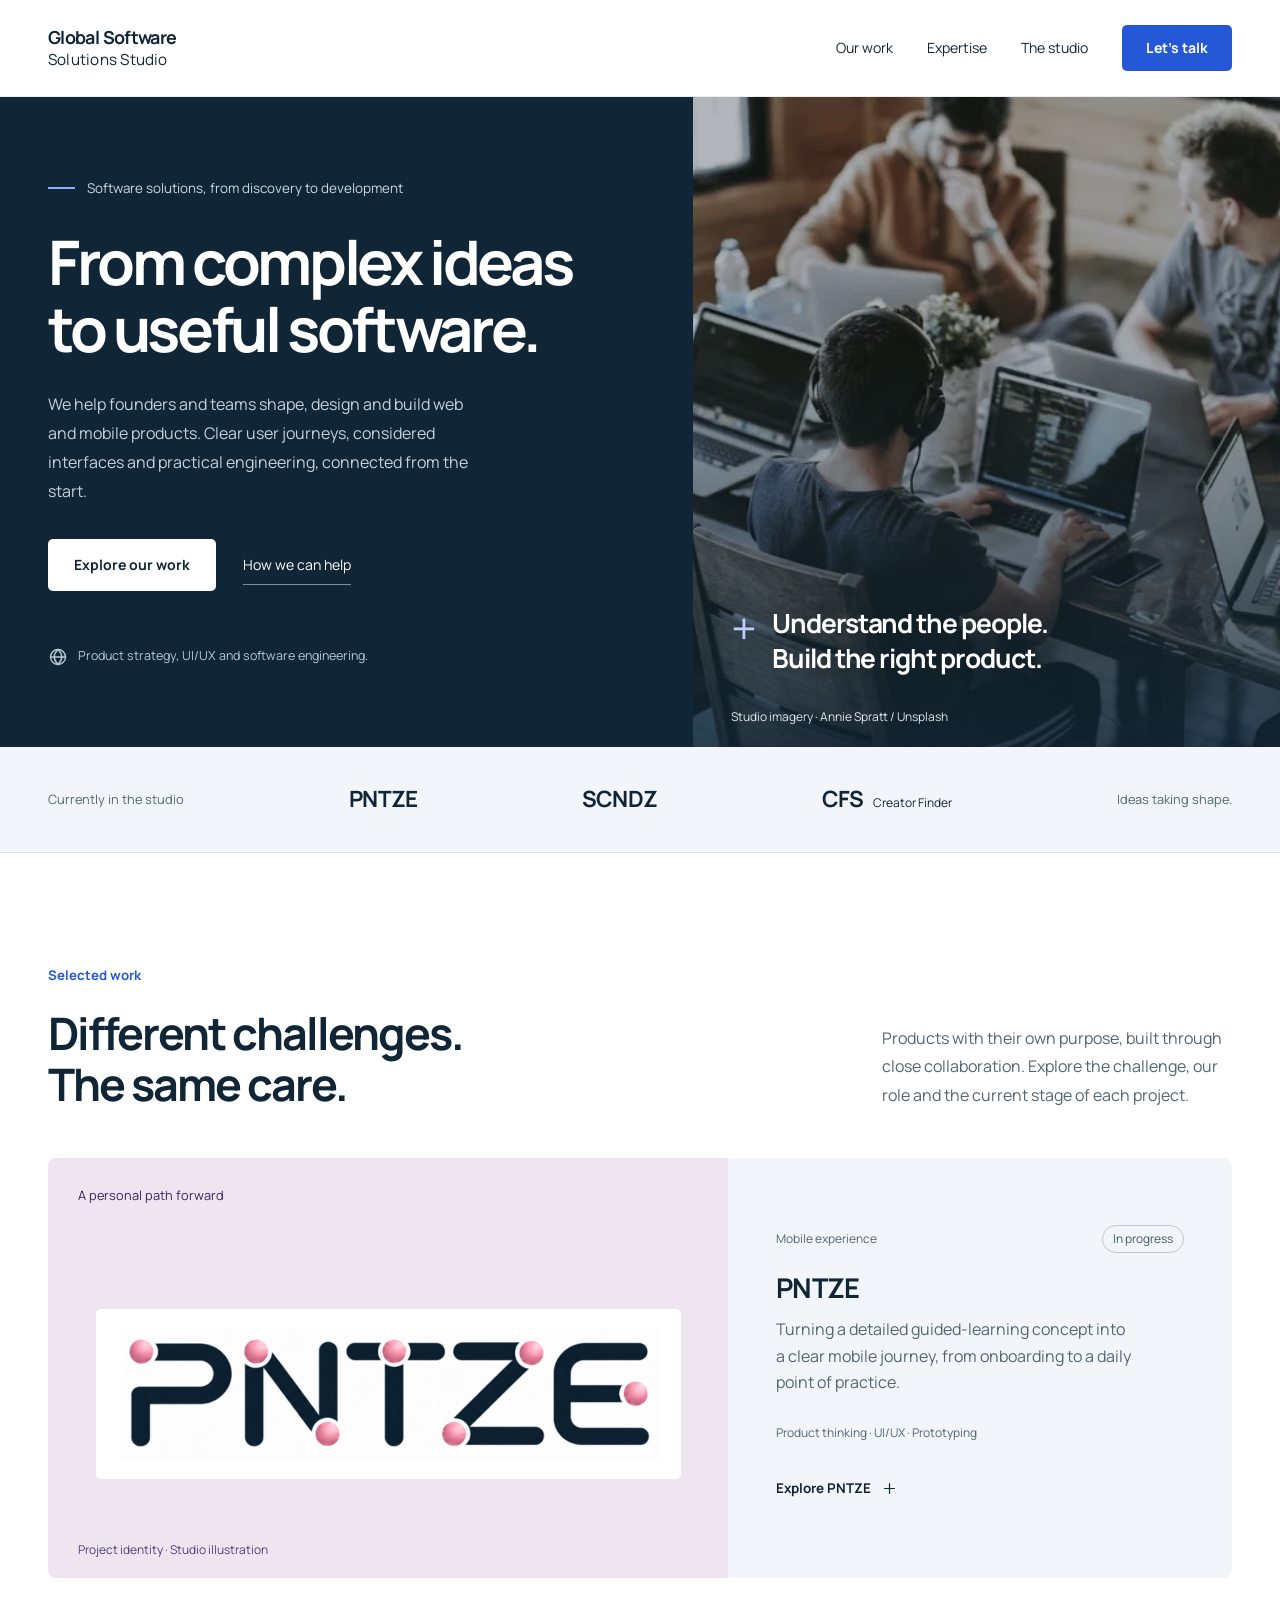
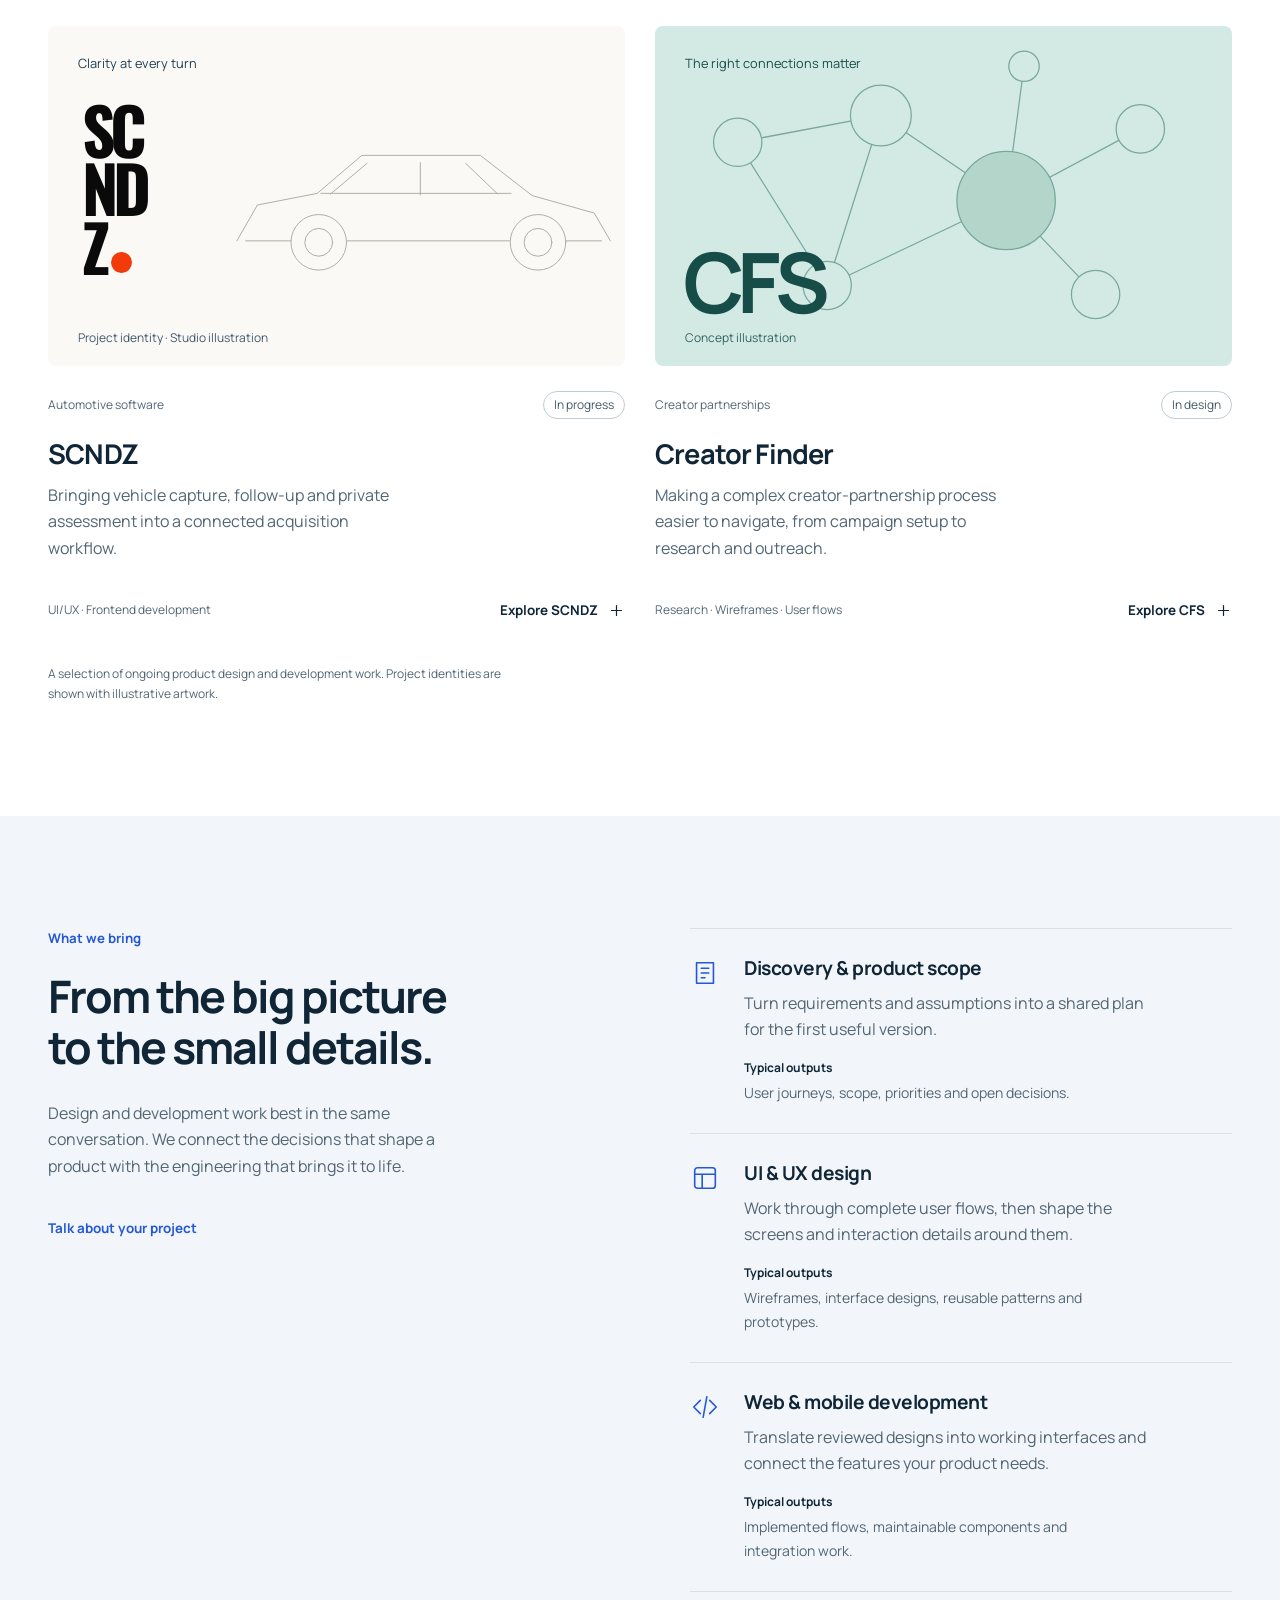
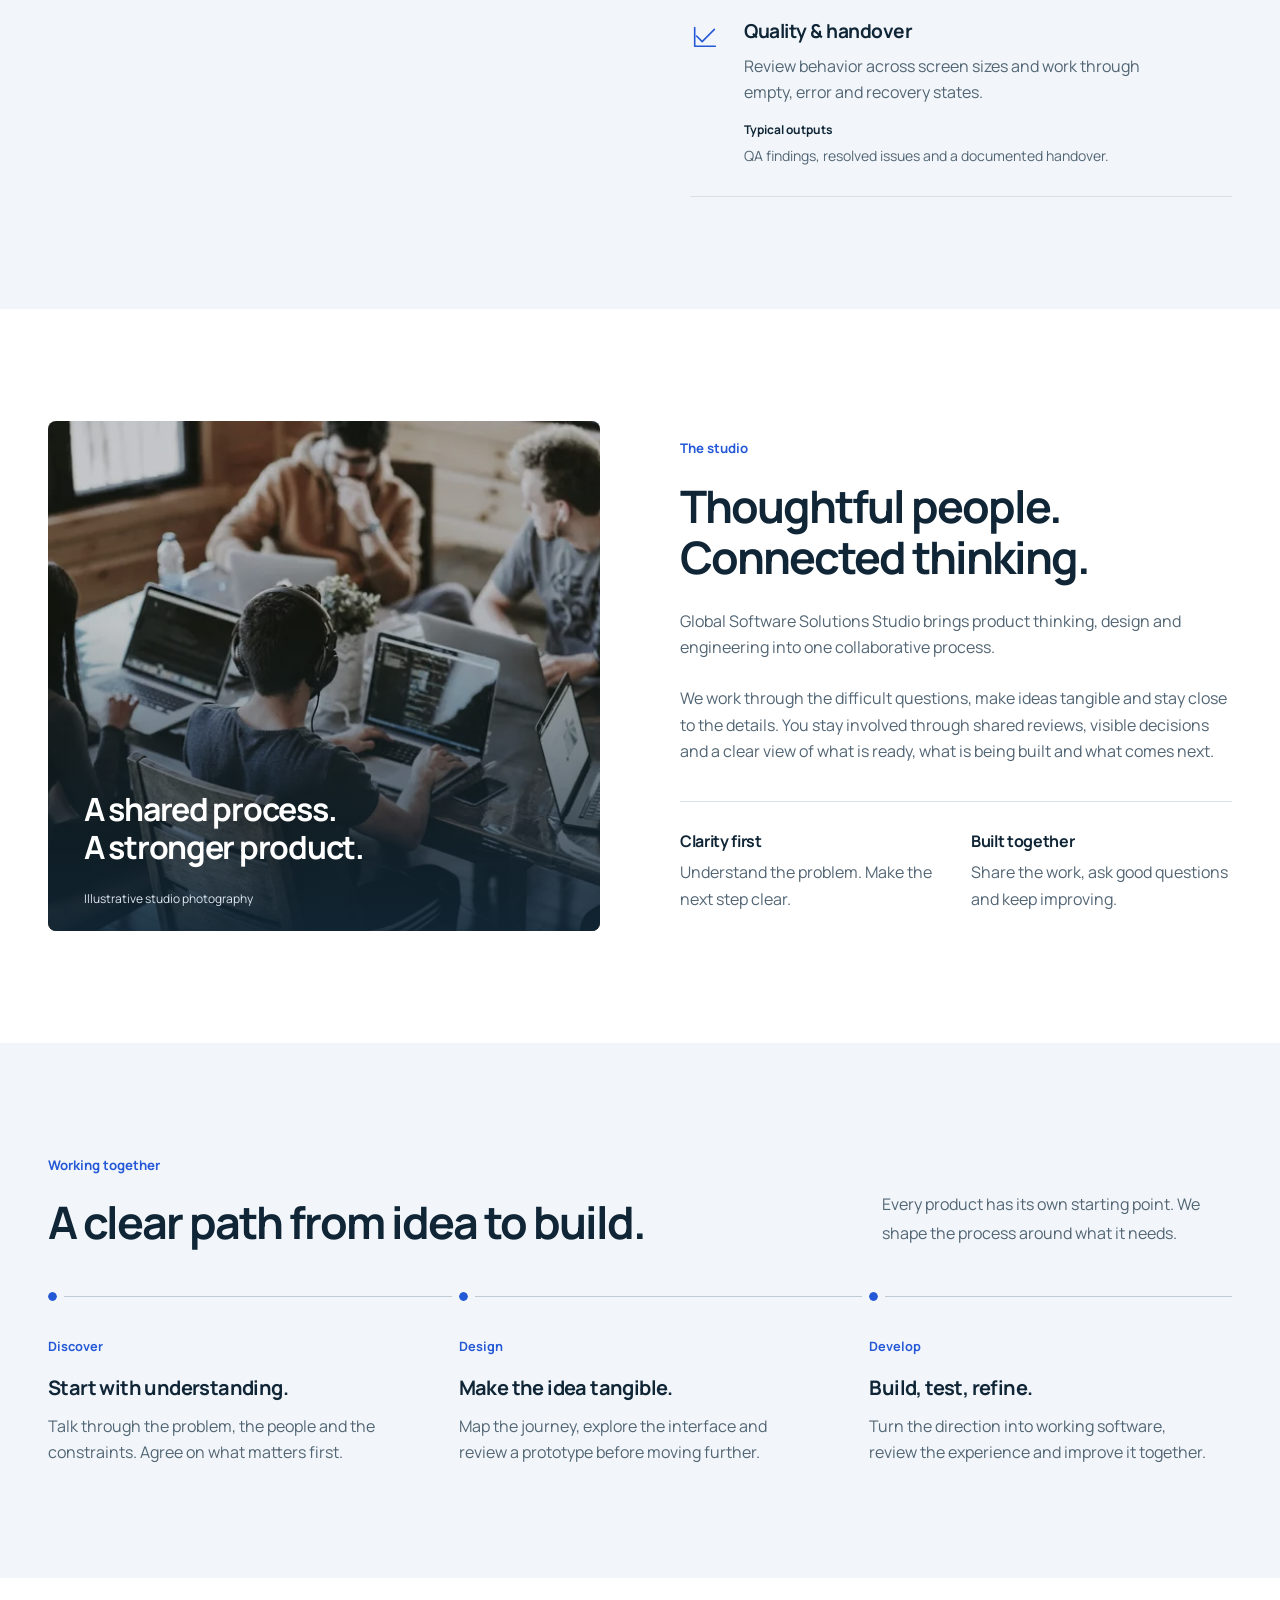
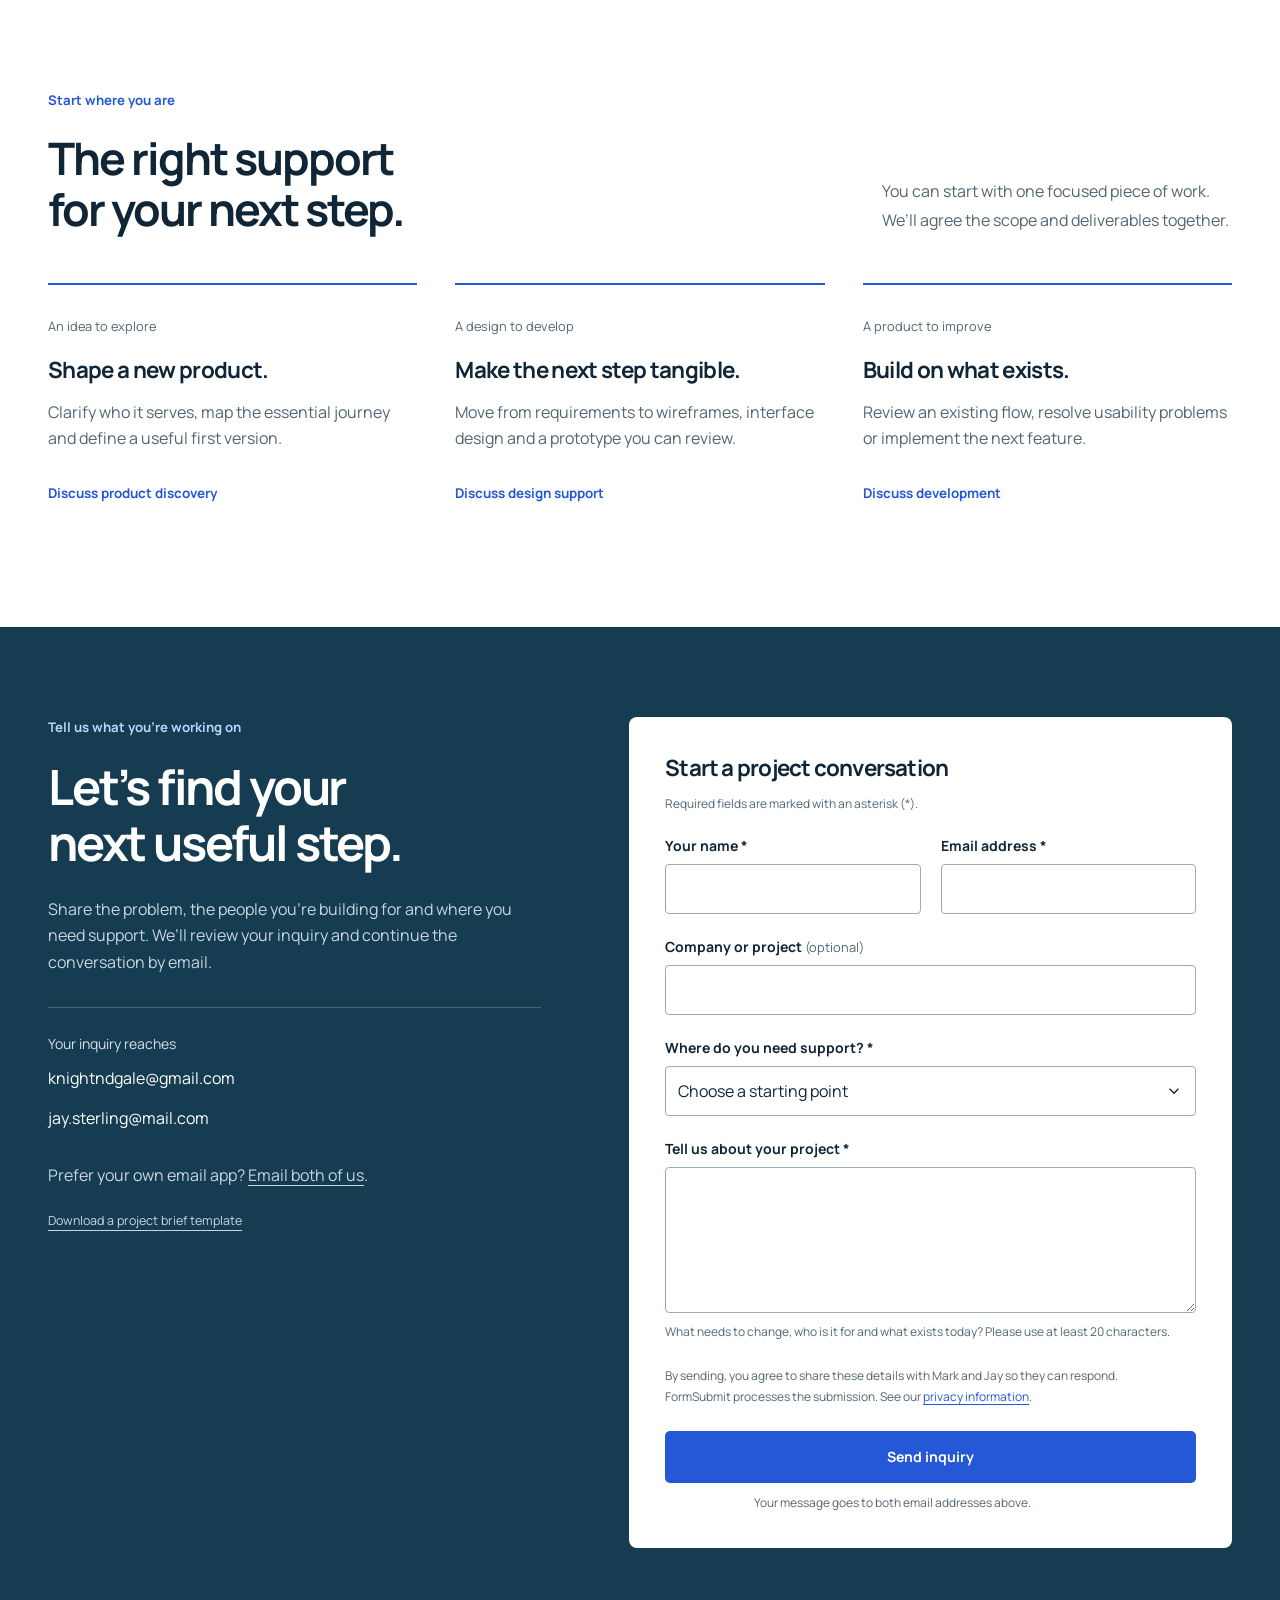
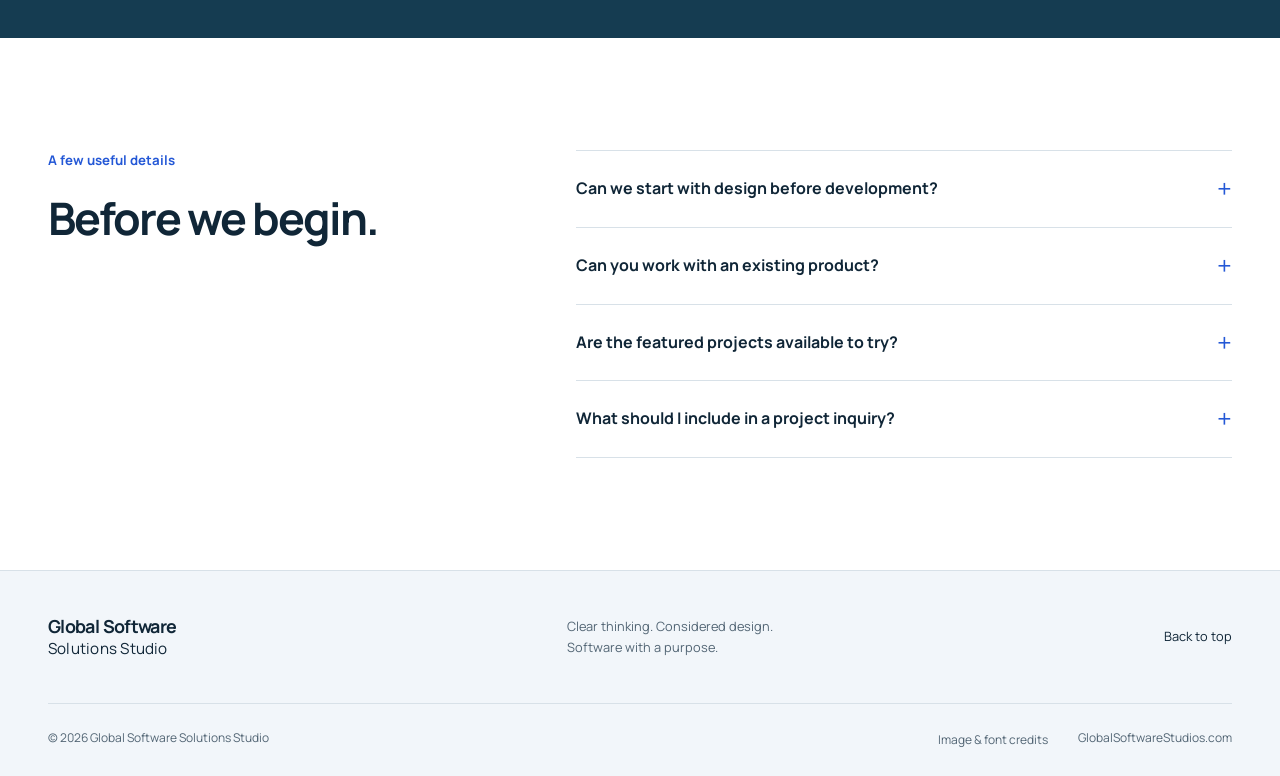
==== index.html @ b0d58d8c "Update studio identity, source project logos and email inquiry flow" ====
<!doctype html>
<html lang="en">
<head>
  <meta charset="utf-8">
  <meta name="viewport" content="width=device-width, initial-scale=1">
  <meta name="theme-color" content="#102637">
  <title>Global Software Solutions Studio — Web, mobile & product design</title>
  <meta name="description" content="Global Software Solutions Studio brings product thinking, UI/UX design and software engineering together. Explore our ongoing work on PNTZE, SCNDZ and CFS.">
  <meta property="og:type" content="website">
  <meta property="og:title" content="Global Software Solutions Studio">
  <meta property="og:description" content="We help founders and teams shape, design and build useful web and mobile products.">
  <meta property="og:url" content="https://globalsoftwarestudios.com/">
  <meta property="og:image" content="https://globalsoftwarestudios.com/assets/social-card.png">
  <meta name="twitter:card" content="summary_large_image">
  <link rel="canonical" href="https://globalsoftwarestudios.com/">
  <link rel="preload" href="assets/manrope-regular.woff2" as="font" type="font/woff2" crossorigin>
  <link rel="stylesheet" href="styles.css">
  <script src="script.js" defer></script>
<link rel="icon" href="data:,"></head>
<body>
  <a class="skip-link" href="#main">Skip to content</a>
  <header class="site-header">
    <div class="container header-inner">
      <a class="brand" href="#" aria-label="Global Software Solutions Studio home"><span>Global Software<span class="brand-second">Solutions Studio</span></span></a>
      <button class="menu-toggle" aria-expanded="false" aria-controls="navigation" hidden><span>Menu</span><svg viewBox="0 0 24 24" aria-hidden="true"><path d="M4 8h16M4 16h16"/></svg></button>
      <nav id="navigation" aria-label="Main navigation">
        <a href="#work">Our work</a><a href="#expertise">Expertise</a><a href="#studio">The studio</a><a class="button button-small" href="#contact">Let’s talk</a>
      </nav>
    </div>
  </header>
  <main id="main">
    <section class="hero" aria-labelledby="hero-title">
      <div class="container hero-grid">
        <div class="hero-copy">
          <p class="intro-label"><span class="line"></span> Software solutions, from discovery to development</p>
          <h1 id="hero-title">From complex ideas<br>to useful software.</h1>
          <p class="hero-description">We help founders and teams shape, design and build web and mobile products. Clear user journeys, considered interfaces and practical engineering, connected from the start.</p>
          <div class="hero-actions"><a class="button button-white" href="#work">Explore our work</a><a class="hero-text-link" href="#expertise">How we can help</a></div>
          <div class="hero-footnote"><svg viewBox="0 0 24 24" aria-hidden="true"><circle cx="12" cy="12" r="9"/><path d="M3 12h18M12 3c6 6 6 12 0 18-6-6-6-12 0-18Z"/></svg><span>Product strategy, UI/UX and software engineering.</span></div>
        </div>
        <div class="hero-art">
          <img class="hero-photo" src="assets/studio-team.webp" srcset="assets/studio-team-small.webp 750w, assets/studio-team.webp 1500w" sizes="(max-width: 620px) 100vw, 50vw" alt="People collaborating around a laptop in a shared workspace" width="1500" height="1001" fetchpriority="high">
          <div class="photo-shade"></div>
          <div class="photo-caption"><span class="caption-cross" aria-hidden="true">+</span><p>Understand the people.<br>Build the right product.</p></div>
          <span class="photo-credit">Studio imagery · Annie Spratt / Unsplash</span>
        </div>
      </div>
    </section>
    <div class="project-index"><div class="container index-inner"><span>Currently in the studio</span><a href="#pntze">PNTZE</a><a href="#scndz">SCNDZ</a><a href="#cfs">CFS <span class="index-detail">Creator Finder</span></a><span class="index-note">Ideas taking shape.</span></div></div>
    <section class="section work-section container" id="work" aria-labelledby="work-title">
      <div class="section-heading"><div><p class="section-kicker">Selected work</p><h2 id="work-title">Different challenges.<br>The same care.</h2></div><p>Products with their own purpose, built through close collaboration. Explore the challenge, our role and the current stage of each project.</p></div>
      <div class="projects">
        <article class="project project-featured" id="pntze">
          <div class="project-art pntze-art" aria-label="PNTZE source wordmark" role="img">
            <span class="art-note">A personal path forward</span>
            <div class="project-logo-panel"><img class="pntze-project-logo" src="assets/pntze-logo.png" alt="PNTZE" width="1020" height="249" loading="lazy"></div>
            <span class="visual-caption">Project identity · Studio illustration</span>
          </div>
          <div class="project-copy"><div class="project-meta"><span>Mobile experience</span><span class="status">In progress</span></div><h3>PNTZE</h3><p>Turning a detailed guided-learning concept into a clear mobile journey, from onboarding to a daily point of practice.</p><div class="project-bottom"><span>Product thinking · UI/UX · Prototyping</span><a class="text-link" href="#project-pntze" data-project="pntze">Explore PNTZE <svg viewBox="0 0 24 24" aria-hidden="true"><path d="M12 5v14M5 12h14"/></svg></a></div></div>
        </article>
        <article class="project" id="scndz">
          <div class="project-art scndz-art" role="img" aria-label="SCNDZ project wordmark and automotive illustration"><span class="art-note">Clarity at every turn</span><svg class="car-drawing" viewBox="0 0 600 250" aria-hidden="true"><path d="m45 164 28-49 82-16 61-52h162l71 55 85 24 22 38M57 164h62m77 0h222m77 0h49M160 99h260M223 58l-50 42m185-42 44 42M296 57v44"/><circle cx="157" cy="166" r="38"/><circle cx="457" cy="166" r="38"/><circle cx="157" cy="166" r="19"/><circle cx="457" cy="166" r="19"/></svg><span class="scndz-project-logo" role="img" aria-label="SCNDZ"><span>SC</span><span>ND</span><span>Z<i aria-hidden="true"></i></span></span><span class="visual-caption">Project identity · Studio illustration</span></div>
          <div class="project-copy"><div class="project-meta"><span>Automotive software</span><span class="status">In progress</span></div><h3>SCNDZ</h3><p>Bringing vehicle capture, follow-up and private assessment into a connected acquisition workflow.</p><div class="project-bottom"><span>UI/UX · Frontend development</span><a class="text-link" href="#project-scndz" data-project="scndz">Explore SCNDZ <svg viewBox="0 0 24 24" aria-hidden="true"><path d="M12 5v14M5 12h14"/></svg></a></div></div>
        </article>
        <article class="project" id="cfs">
          <div class="project-art cfs-art" role="img" aria-label="Abstract connected creator network for CFS"><span class="art-note">The right connections matter</span><svg class="network-lines" viewBox="0 0 600 380" aria-hidden="true"><path d="m70 130 160-30 140 95 150-80M230 100l-60 190 200-95 100 105M70 130l100 160m200-95 20-150"/><circle cx="70" cy="130" r="27"/><circle cx="230" cy="100" r="34"/><circle cx="170" cy="290" r="27"/><circle cx="520" cy="115" r="27"/><circle cx="470" cy="300" r="27"/><circle cx="390" cy="45" r="17"/><circle class="center-node" cx="370" cy="195" r="55"/></svg><span class="art-word cfs-word">CFS</span><span class="visual-caption">Concept illustration</span></div>
          <div class="project-copy"><div class="project-meta"><span>Creator partnerships</span><span class="status">In design</span></div><h3>Creator Finder</h3><p>Making a complex creator-partnership process easier to navigate, from campaign setup to research and outreach.</p><div class="project-bottom"><span>Research · Wireframes · User flows</span><a class="text-link" href="#project-cfs" data-project="cfs">Explore CFS <svg viewBox="0 0 24 24" aria-hidden="true"><path d="M12 5v14M5 12h14"/></svg></a></div></div>
        </article>
      </div>
      <p class="work-note">A selection of ongoing product design and development work. Project identities are shown with illustrative artwork.</p>
    </section>
    <section class="expertise-section section" id="expertise" aria-labelledby="expertise-title"><div class="container expertise-layout"><div class="expertise-intro"><p class="section-kicker">What we bring</p><h2 id="expertise-title">From the big picture<br>to the small details.</h2><p>Design and development work best in the same conversation. We connect the decisions that shape a product with the engineering that brings it to life.</p><a class="text-link" href="#contact">Talk about your project</a></div><div class="service-list"><div class="service"><svg viewBox="0 0 32 32" aria-hidden="true"><path d="M7 5h18v22H7zM12 11h8M12 16h8M12 21h4"/></svg><div><h3>Discovery & product scope</h3><p>Turn requirements and assumptions into a shared plan for the first useful version.</p><p class="service-output"><strong>Typical outputs</strong> User journeys, scope, priorities and open decisions.</p></div></div><div class="service"><svg viewBox="0 0 32 32" aria-hidden="true"><rect x="5" y="5" width="22" height="22" rx="3"/><path d="M5 12h22M13 12v15"/></svg><div><h3>UI & UX design</h3><p>Work through complete user flows, then shape the screens and interaction details around them.</p><p class="service-output"><strong>Typical outputs</strong> Wireframes, interface designs, reusable patterns and prototypes.</p></div></div><div class="service"><svg viewBox="0 0 32 32" aria-hidden="true"><path d="m11 9-7 7 7 7m10-14 7 7-7 7M18 5l-4 22"/></svg><div><h3>Web & mobile development</h3><p>Translate reviewed designs into working interfaces and connect the features your product needs.</p><p class="service-output"><strong>Typical outputs</strong> Implemented flows, maintainable components and integration work.</p></div></div><div class="service"><svg viewBox="0 0 32 32" aria-hidden="true"><path d="m7 16 6 6L26 9M5 7v20h22"/></svg><div><h3>Quality & handover</h3><p>Review behavior across screen sizes and work through empty, error and recovery states.</p><p class="service-output"><strong>Typical outputs</strong> QA findings, resolved issues and a documented handover.</p></div></div></div></div></section>
    <section class="studio-section section container" id="studio" aria-labelledby="studio-title"><div class="studio-visual"><img src="assets/studio-team.webp" srcset="assets/studio-team-small.webp 750w, assets/studio-team.webp 1500w" sizes="(max-width: 620px) 100vw, 50vw" alt="A collaborative workspace with laptops and people sharing ideas" width="1500" height="1001" loading="lazy"><div class="studio-image-label">A shared process.<br>A stronger product.</div><span class="studio-photo-note">Illustrative studio photography</span></div><div class="studio-copy"><p class="section-kicker">The studio</p><h2 id="studio-title">Thoughtful people.<br>Connected thinking.</h2><p>Global Software Solutions Studio brings product thinking, design and engineering into one collaborative process.</p><p>We work through the difficult questions, make ideas tangible and stay close to the details. You stay involved through shared reviews, visible decisions and a clear view of what is ready, what is being built and what comes next.</p><div class="studio-values"><div><h3>Clarity first</h3><p>Understand the problem. Make the next step clear.</p></div><div><h3>Built together</h3><p>Share the work, ask good questions and keep improving.</p></div></div></div></section>
    <section class="process-section section"><div class="container"><div class="section-heading"><div><p class="section-kicker">Working together</p><h2>A clear path from idea to build.</h2></div><p>Every product has its own starting point. We shape the process around what it needs.</p></div><div class="process-grid"><div><span class="process-step">Discover</span><h3>Start with understanding.</h3><p>Talk through the problem, the people and the constraints. Agree on what matters first.</p></div><div><span class="process-step">Design</span><h3>Make the idea tangible.</h3><p>Map the journey, explore the interface and review a prototype before moving further.</p></div><div><span class="process-step">Develop</span><h3>Build, test, refine.</h3><p>Turn the direction into working software, review the experience and improve it together.</p></div></div></div></section>
<section class="starting-section section container" aria-labelledby="starting-title">
<div class="section-heading"><div><p class="section-kicker">Start where you are</p><h2 id="starting-title">The right support<br>for your next step.</h2></div><p>You can start with one focused piece of work. We’ll agree the scope and deliverables together.</p></div>
<div class="starting-grid">
<article><span class="starting-label">An idea to explore</span><h3>Shape a new product.</h3><p>Clarify who it serves, map the essential journey and define a useful first version.</p><button type="button" class="text-link" data-inquiry-service="Discovery & product scope">Discuss product discovery</button></article>
<article><span class="starting-label">A design to develop</span><h3>Make the next step tangible.</h3><p>Move from requirements to wireframes, interface design and a prototype you can review.</p><button type="button" class="text-link" data-inquiry-service="UI & UX design">Discuss design support</button></article>
<article><span class="starting-label">A product to improve</span><h3>Build on what exists.</h3><p>Review an existing flow, resolve usability problems or implement the next feature.</p><button type="button" class="text-link" data-inquiry-service="Web & mobile development">Discuss development</button></article>
</div></section>
    <section class="contact-section" id="contact" aria-labelledby="contact-title"><div class="container contact-inner">
<div class="inquiry-intro"><p class="section-kicker">Tell us what you’re working on</p><h2 id="contact-title">Let’s find your<br>next useful step.</h2><p>Share the problem, the people you’re building for and where you need support. We’ll review your inquiry and continue the conversation by email.</p>
<div class="inquiry-route"><h3>Your inquiry reaches</h3><a href="mailto:knightndgale@gmail.com">knightndgale@gmail.com</a><a href="mailto:jay.sterling@mail.com">jay.sterling@mail.com</a></div>
<p class="contact-help">Prefer your own email app? <a href="mailto:knightndgale@gmail.com?cc=jay.sterling%40mail.com&amp;subject=Project%20inquiry%20%E2%80%94%20Global%20Software%20Solutions%20Studio">Email both of us</a>.</p><a class="contact-secondary" href="assets/project-brief.txt" download>Download a project brief template</a></div>
<form id="inquiry-form" class="inquiry-form" action="https://formsubmit.co/knightndgale@gmail.com" method="POST" aria-labelledby="inquiry-form-title">
<h3 id="inquiry-form-title">Start a project conversation</h3><p class="form-hint">Required fields are marked with an asterisk (*).</p>
<input type="hidden" name="_cc" value="jay.sterling@mail.com"><input type="hidden" name="_subject" value="New project inquiry — Global Software Solutions Studio"><input type="hidden" name="_template" value="table"><input type="hidden" name="_next" value="https://knightndgale.github.io/global-software-studios/thank-you.html"><input type="hidden" name="_url" value="https://knightndgale.github.io/global-software-studios/">
<div class="honey-field" aria-hidden="true"><label for="website-url">Leave this field empty</label><input id="website-url" name="_honey" type="text" tabindex="-1" autocomplete="off"></div>
<div class="form-row"><div class="form-field"><label for="inquiry-name">Your name *</label><input id="inquiry-name" name="name" autocomplete="name" maxlength="100" required aria-describedby="name-error"><span class="field-error" id="name-error"></span></div><div class="form-field"><label for="inquiry-email">Email address *</label><input id="inquiry-email" type="email" name="email" autocomplete="email" maxlength="254" required aria-describedby="email-error"><span class="field-error" id="email-error"></span></div></div>
<div class="form-field"><label for="inquiry-company">Company or project <span>(optional)</span></label><input id="inquiry-company" name="company" autocomplete="organization" maxlength="150"></div>
<div class="form-field"><label for="inquiry-service">Where do you need support? *</label><select id="inquiry-service" name="service" required aria-describedby="service-error"><option value="">Choose a starting point</option><option>Discovery & product scope</option><option>UI & UX design</option><option>Web & mobile development</option><option>Quality review & refinement</option><option>Help me define the scope</option></select><span class="field-error" id="service-error"></span></div>
<div class="form-field"><label for="inquiry-message">Tell us about your project *</label><textarea id="inquiry-message" name="message" rows="5" required minlength="20" maxlength="5000" aria-describedby="message-hint message-error"></textarea><span class="field-hint" id="message-hint">What needs to change, who is it for and what exists today? Please use at least 20 characters.</span><span class="field-error" id="message-error"></span></div>
<p class="form-privacy">By sending, you agree to share these details with Mark and Jay so they can respond. FormSubmit processes the submission. See our <a href="credits.html#privacy">privacy information</a>.</p>
<div id="inquiry-feedback" class="form-feedback" role="status" aria-live="polite" tabindex="-1" hidden></div>
<button type="submit" class="button inquiry-submit">Send inquiry</button><p class="form-hint submit-hint">Your message goes to both email addresses above.</p>
<noscript><p class="form-hint">You’ll continue to FormSubmit to complete any verification and send your inquiry.</p></noscript>
</form></div></section>
    <section class="faq-section section container" aria-labelledby="faq-title"><div><p class="section-kicker">A few useful details</p><h2 id="faq-title">Before we begin.</h2></div><div class="faq-list"><details><summary>Can we start with design before development?<span aria-hidden="true">+</span></summary><p>Yes. We can begin with product discovery, user flows, wireframes or a prototype, then use that work to define the development scope.</p></details><details><summary>Can you work with an existing product?<span aria-hidden="true">+</span></summary><p>Yes. We can review an existing experience, work through specific usability problems or help shape the next part of the product.</p></details><details><summary>Are the featured projects available to try?<span aria-hidden="true">+</span></summary><p>The featured work is ongoing. The project overviews describe the current design and development scope; public product demos are not linked at this stage.</p></details><details><summary>What should I include in a project inquiry?<span aria-hidden="true">+</span></summary><p>A short description of the problem, who the product is for, what already exists and any timing constraints is a useful start. Use the inquiry form above, or download the project brief template to organize your thoughts.</p></details></div></section>
  </main>
  <footer><div class="container footer-main"><a class="brand" href="#" aria-label="Global Software Solutions Studio home"><span>Global Software<span class="brand-second">Solutions Studio</span></span></a><p>Clear thinking. Considered design.<br>Software with a purpose.</p><a href="#main" class="back-top">Back to top</a></div><div class="container footer-bottom"><span>© <span id="year">2026</span> Global Software Solutions Studio</span><div><a href="credits.html">Image & font credits</a><span>GlobalSoftwareStudios.com</span></div></div></footer>
  <dialog id="project-dialog" aria-labelledby="dialog-title"><button class="dialog-close" aria-label="Close project overview"><svg viewBox="0 0 24 24" aria-hidden="true"><path d="m6 6 12 12M18 6 6 18"/></svg></button><div id="dialog-content"></div></dialog>
  <section class="project-fallbacks" aria-label="Project overviews">
    <article id="project-pntze"><h2>PNTZE</h2><p>A guided mobile experience focused on a personal journey. Current work includes product interpretation, UI/UX design and prototype planning. The product is ongoing; no public demo is available here.</p><a href="#pntze">Back to selected work</a></article>
    <article id="project-scndz"><h2>SCNDZ</h2><p>Vehicle acquisition software. Current work covers onboarding, acquisition capture, follow-up and assessment interfaces. Frontend implementation is ongoing; backend-connected behavior and newer design changes remain in progress.</p><a href="#scndz">Back to selected work</a></article>
    <article id="project-cfs"><h2>Creator Finder (CFS)</h2><p>A creator discovery and partnership workflow covering research, campaigns, outreach and partnerships. Current work is low-fidelity wireframes, user flows and specification alignment. This is design-stage work, not a released application.</p><a href="#cfs">Back to selected work</a></article>
  </section>
</body>
</html>
---- styles.css ----
@font-face{font-family:Manrope;src:url('assets/manrope-regular.woff2') format('woff2');font-weight:400 600;font-display:swap}@font-face{font-family:Manrope;src:url('assets/manrope-bold.woff2') format('woff2');font-weight:650 800;font-display:swap}
:root{--ink:#102637;--ocean:#153c51;--blue:#2458d6;--blue-hover:#1944ae;--mist:#f2f6fa;--paper:#fff;--muted:#526574;--line:#d8e1e8;--sea:#cde9e4;--radius:8px;--content:1280px}
*{box-sizing:border-box}html{scroll-behavior:auto;scroll-padding-top:110px}body{margin:0;font-family:Manrope,Arial,sans-serif;color:var(--ink);background:var(--paper);font-size:17px;line-height:1.65;-webkit-font-smoothing:antialiased}body.modal-open{overflow:hidden}button,a,summary{-webkit-tap-highlight-color:transparent;touch-action:manipulation}button,summary{cursor:pointer}a{color:inherit;text-decoration:none}button,input{font:inherit}button{color:inherit}a,button,summary{transition:background-color .18s,color .18s,border-color .18s}a:focus-visible,button:focus-visible,summary:focus-visible{outline:3px solid var(--blue);outline-offset:5px}.hero a:focus-visible,.contact-section a:focus-visible{outline-color:#fff}svg{width:24px;height:24px;fill:none;stroke:currentColor;stroke-width:1.7;stroke-linecap:round;stroke-linejoin:round;flex-shrink:0}img{display:block;max-width:100%}h1,h2,h3,p{margin:0}h1,h2,h3{font-weight:700;line-height:1.15;letter-spacing:-.045em;text-wrap:balance}h2{font-size:clamp(2rem,3.5vw,3.1rem)}h3{font-size:1.45rem;letter-spacing:-.03em}p{max-width:65ch}p+p{margin-top:20px}.container{width:min(var(--content),calc(100% - 96px));margin-inline:auto}.section{padding-block:112px}section[id],article[id]{scroll-margin-top:18px}.skip-link{position:fixed;z-index:100;top:12px;left:12px;padding:12px 20px;color:#fff;background:var(--ink);transform:translateY(-160%)}.skip-link:focus{transform:none}.site-header{position:sticky;top:0;z-index:20;background:#fffffff5;border-bottom:1px solid #e9eef2;backdrop-filter:blur(12px)}.header-inner{display:flex;align-items:center;justify-content:space-between;min-height:96px;gap:30px}.brand{display:inline-flex;align-items:center;gap:12px;font-size:1.02rem;font-weight:700;line-height:1.25;letter-spacing:-.02em}.brand-second{display:block}.header-inner nav{display:flex;align-items:center;gap:34px;font-size:.88rem;font-weight:600}.header-inner nav>a:not(.button){padding-block:12px}.header-inner nav>a:not(.button):hover{color:var(--blue)}.button{display:inline-flex;justify-content:center;align-items:center;gap:12px;min-height:52px;padding:14px 25px;border:1px solid transparent;border-radius:5px;background:var(--blue);color:#fff;font-weight:700;font-size:.88rem;line-height:1.4}.button:hover{background:var(--blue-hover)}.button:active{filter:brightness(.94)}.button-small{min-height:44px;padding:12px 23px}.button-white{color:var(--ink);background:#fff}.button-white:hover{background:#e3edf5}.menu-toggle{display:none;align-items:center;gap:9px;border:1px solid var(--line);border-radius:5px;padding:10px 12px;background:#fff;font-size:.88rem;min-height:44px}.hero{background:var(--ink);color:#fff;overflow:hidden}.hero-grid{display:grid;grid-template-columns:1.1fr 1fr;gap:52px;min-height:650px;align-items:center}.hero-copy{padding-block:64px}.intro-label{display:flex;align-items:center;gap:12px;font-size:.84rem;color:#c9d8e3;margin-bottom:30px}.line{height:2px;width:27px;background:#88b1fb;flex-shrink:0}h1{font-size:clamp(2.75rem,4.8vw,4.65rem);line-height:1.09;letter-spacing:-.055em}.hero-description{font-size:1.05rem;color:#c4d1dc;max-width:440px;line-height:1.8;margin-top:27px}.hero-actions{display:flex;align-items:center;gap:27px;margin-top:34px}.hero-text-link{font-size:.88rem;border-bottom:1px solid #7c8f9d;padding-block:8px}.hero-text-link:hover{color:#bdd4ff;border-color:#bdd4ff}.hero-footnote{margin-top:55px;display:flex;align-items:center;gap:10px;font-size:.78rem;color:#b7c8d5}.hero-footnote svg{width:20px;height:20px}.hero-art{position:relative;align-self:stretch;margin-right:calc((min(1280px,100vw - 96px) - 100vw)/2);min-height:560px;overflow:hidden}.hero-photo{height:100%;width:100%;object-fit:cover;object-position:48% center;filter:saturate(.65)}.photo-shade{position:absolute;inset:0;background:linear-gradient(180deg,rgba(16,38,55,.1) 40%,rgba(16,38,55,.8))}.hero-monogram{position:absolute;width:79%;height:83%;top:1%;left:6%;stroke:#fff;stroke-width:1.1;opacity:.36;fill:none}.photo-caption{position:absolute;bottom:72px;left:38px;display:flex;align-items:flex-start;gap:15px}.caption-cross{font-size:2.8rem;line-height:1;font-weight:400;color:#b9d0ff}.photo-caption p{font-size:1.65rem;line-height:1.3;font-weight:700;letter-spacing:-.04em}.photo-credit{position:absolute;bottom:20px;left:38px;font-size:.75rem;color:#e0e7ed}.project-index{background:var(--mist);border-bottom:1px solid var(--line)}.index-inner{display:flex;align-items:center;justify-content:space-between;gap:25px;min-height:105px}.index-inner>span:first-child{font-size:.8rem;color:var(--muted)}.index-inner>a{font-weight:700;font-size:1.4rem;letter-spacing:-.04em;padding:12px 0}.index-inner>a:hover{color:var(--blue)}.index-detail{font-size:.75rem;letter-spacing:0;font-weight:400;margin-left:6px}.index-note{font-size:.8rem;color:var(--muted)}.section-kicker{font-size:.83rem;font-weight:700;color:var(--blue);margin-bottom:20px}.section-heading{display:flex;justify-content:space-between;align-items:flex-end;gap:50px;margin-bottom:48px}.section-heading>p{max-width:350px;font-size:.95rem;color:var(--muted);line-height:1.8}.projects{display:grid;grid-template-columns:1fr 1fr;gap:48px 30px}.project{min-width:0}.project-featured{grid-column:1/-1;display:grid;grid-template-columns:1.35fr 1fr;background:var(--mist);border-radius:var(--radius);overflow:hidden}.project-art{height:340px;position:relative;overflow:hidden;border-radius:var(--radius)}.project-featured .project-art{height:420px;border-radius:0}.art-note{position:absolute;top:27px;left:30px;font-size:.8rem;z-index:2}.visual-caption{position:absolute;bottom:18px;left:30px;font-size:.75rem;z-index:2;opacity:.85}.art-word{position:absolute;font-weight:800;line-height:1;letter-spacing:-.08em}.pntze-art{background:#dcdcf1;color:#32275b;isolation:isolate}.pntze-word{font-size:6.6rem;top:145px;left:70px}.word-point{color:#6a4d98}.pntze-orbit{position:absolute;border:1px solid #b9b0d4;border-radius:50%;height:560px;width:560px;left:215px;top:-40px;transform:rotate(-25deg)}.orbit-two{width:700px;height:700px;left:145px;top:-110px}.orbit-three{width:850px;height:850px;left:70px;top:-185px}.pntze-point{position:absolute;z-index:1;border-radius:50%;background:#7968a0;border:9px solid #dcdcf1}.point-one{height:48px;width:48px;left:245px;top:74px}.point-two{height:65px;width:65px;right:100px;bottom:65px;background:#b48082}.point-three{height:30px;width:30px;left:130px;bottom:54px;background:#447c74}.project-copy{padding:25px 0 0}.project-featured .project-copy{padding:48px;display:flex;flex-direction:column;justify-content:center}.project-meta{display:flex;justify-content:space-between;gap:12px;font-size:.75rem;color:var(--muted);align-items:center}.status{border:1px solid #bfcbd3;border-radius:100px;padding:3px 10px;font-size:.75rem;color:#445968;white-space:nowrap}.project-copy h3{font-size:1.7rem;margin-top:19px}.project-copy>p{color:var(--muted);font-size:.95rem;margin-top:13px;max-width:36ch}.project-bottom{display:flex;flex-wrap:wrap;align-items:center;justify-content:space-between;gap:20px;margin-top:27px}.project-bottom>span{font-size:.75rem;color:var(--muted)}.project-featured .project-bottom{align-items:flex-start;flex-direction:column;gap:24px}.text-link{display:inline-flex;align-items:center;gap:10px;font-weight:700;font-size:.84rem;min-height:44px;line-height:1.4}.text-link svg{width:17px;height:17px}.text-link:hover{color:var(--blue);text-decoration:underline;text-underline-offset:5px}.scndz-art{background:#e6edf2;color:#233e55}.car-drawing{position:absolute;top:56px;left:5%;width:90%;height:auto;stroke:#70899e;stroke-width:1.5}.scndz-word{font-size:4.6rem;left:30px;bottom:45px;letter-spacing:.02em}.cfs-art{background:#d3e9e4;color:#174d49}.network-lines{position:absolute;inset:0;width:100%;height:100%;stroke:#79a79d;stroke-width:1.4}.network-lines circle{fill:#d3e9e4}.network-lines .center-node{fill:#b3d5ca}.cfs-word{font-size:5.2rem;left:28px;bottom:43px}.work-note{margin-top:32px;font-size:.75rem;color:var(--muted)}.expertise-section{background:var(--mist)}.expertise-layout{display:grid;grid-template-columns:1fr 1fr;gap:100px}.expertise-intro>p:not(.section-kicker){margin-top:27px;color:var(--muted);font-size:.95rem;max-width:42ch}.expertise-intro .text-link{margin-top:28px;color:var(--blue)}.service-list{border-top:1px solid var(--line)}.service{display:flex;gap:24px;padding:28px 0;border-bottom:1px solid var(--line)}.service>svg{width:30px;height:30px;color:var(--blue);margin-top:1px}.service h3{font-size:1.2rem;letter-spacing:-.025em}.service p{font-size:.9rem;color:var(--muted);margin-top:11px;max-width:42ch}.studio-section{display:grid;grid-template-columns:1fr 1fr;align-items:center;gap:80px}.studio-visual{position:relative;border-radius:var(--radius);overflow:hidden;min-height:510px;align-self:stretch}.studio-visual:after{content:'';position:absolute;inset:40% 0 0;background:linear-gradient(transparent,#102637d9)}.studio-visual img{width:100%;height:100%;position:absolute;inset:0;object-fit:cover;object-position:25% center;filter:saturate(.65)}.studio-image-label{position:absolute;bottom:64px;left:36px;z-index:1;font-size:2rem;font-weight:700;letter-spacing:-.04em;line-height:1.2;color:#fff}.studio-photo-note{position:absolute;z-index:1;bottom:22px;left:36px;font-size:.75rem;color:#dde7ef}.studio-copy>p:not(.section-kicker){color:var(--muted);font-size:.95rem;margin-top:25px}.studio-values{display:grid;grid-template-columns:1fr 1fr;gap:30px;margin-top:36px;padding-top:30px;border-top:1px solid var(--line)}.studio-values h3{font-size:1rem;letter-spacing:-.02em}.studio-values p{font-size:.82rem;line-height:1.7;color:var(--muted);margin-top:9px}.process-section{background:var(--mist)}.process-grid{display:grid;grid-template-columns:repeat(3,1fr);gap:48px;position:relative;padding-top:34px;border-top:1px solid #bfcbd5}.process-grid>div{position:relative}.process-grid>div:before{content:'';height:9px;width:9px;position:absolute;top:-39px;border-radius:50%;background:var(--blue);outline:7px solid var(--mist)}.process-step{font-size:.8rem;font-weight:700;color:var(--blue)}.process-grid h3{font-size:1.25rem;margin-top:17px}.process-grid p{font-size:.9rem;color:var(--muted);margin-top:14px;max-width:34ch}.contact-section{background:var(--ocean);color:#fff;padding-block:90px}.contact-inner{display:grid;grid-template-columns:1.5fr 1fr;gap:80px;align-items:center}.contact-section .section-kicker{color:#bcd4ff}.contact-section h2{font-size:clamp(2.25rem,3.8vw,3.4rem);max-width:20ch}.contact-inner>div>p:last-child{margin-top:26px;color:#c7d7e2;max-width:47ch;font-size:.95rem}.contact-actions{display:flex;align-items:flex-start;flex-direction:column;gap:16px;justify-self:end}.contact-actions .button{min-width:245px}.contact-caption{font-size:.78rem;color:#c7d7e2}.contact-secondary{font-size:.78rem;text-decoration:underline;text-underline-offset:5px;margin-top:12px;padding-block:10px}.contact-secondary:hover{color:#bcd4ff}.faq-section{display:grid;grid-template-columns:1fr 1.5fr;gap:90px}.faq-list{border-top:1px solid var(--line)}details{border-bottom:1px solid var(--line)}summary{display:flex;list-style:none;justify-content:space-between;gap:24px;align-items:center;padding:25px 0;font-size:.93rem;font-weight:700;line-height:1.6}summary::-webkit-details-marker{display:none}summary>span{font-size:1.6rem;line-height:1;color:var(--blue);font-weight:400}details[open] summary>span{transform:rotate(45deg)}details>p{padding:0 40px 26px 0;color:var(--muted);font-size:.9rem}summary:hover{color:var(--blue)}footer{border-top:1px solid var(--line);background:var(--mist)}.footer-main{display:flex;justify-content:space-between;gap:40px;align-items:center;padding-block:44px}.footer-main>p{font-size:.8rem;color:var(--muted)}.back-top{font-size:.8rem;display:flex;gap:12px;align-items:center;min-height:44px}.back-top svg{width:18px;height:18px}.back-top:hover{color:var(--blue)}.footer-bottom{display:flex;justify-content:space-between;gap:24px;border-top:1px solid var(--line);padding-block:24px;font-size:.75rem;color:var(--muted)}.footer-bottom>div{display:flex;gap:30px}.footer-bottom a:hover{text-decoration:underline}.footer-bottom a{display:inline-flex;align-items:center;min-height:24px}dialog{color:var(--ink);border:0;border-radius:12px;max-width:670px;width:calc(100% - 36px);max-height:calc(100dvh - 48px);padding:55px;box-shadow:0 20px 100px #10263740}dialog::backdrop{background:#102637b8;backdrop-filter:blur(4px)}.dialog-close{position:absolute;right:14px;top:14px;display:grid;place-items:center;width:44px;height:44px;border:0;background:var(--mist);border-radius:50%}.dialog-close:hover{background:#dce5ed}.dialog-status{font-size:.78rem;color:var(--blue);font-weight:700;margin-bottom:16px}.dialog-lead{font-size:1.08rem;color:var(--muted);margin-top:22px}dialog h3{font-size:1rem;letter-spacing:-.02em;margin-top:30px}dialog ul{padding-left:22px;font-size:.92rem;color:var(--muted)}dialog li+li{margin-top:9px}.dialog-note{padding:18px 20px;background:var(--mist);font-size:.82rem;margin-top:28px;border-radius:5px}dialog .button{margin-top:26px}.project-fallbacks{display:none}.project-fallbacks:has(article:target){display:block;padding:40px max(24px,calc((100vw - 1280px)/2));background:var(--mist)}.project-fallbacks article{display:none}.project-fallbacks article:target{display:block}.project-fallbacks h2{margin-bottom:20px}.project-fallbacks a{display:inline-block;text-decoration:underline;padding:15px 0}.credits-main{max-width:800px;padding-block:90px}.credits-main h1{font-size:3rem}.credits-main h2{font-size:1.6rem;margin-top:40px;margin-bottom:15px}.credits-main p{color:var(--muted)}.credits-main a:not(.button){color:var(--blue);text-decoration:underline}.credits-main .button{margin-top:35px}
@media(min-width:1500px){.hero-art{margin-right:0;border-radius:0 0 8px 8px}.hero-grid{gap:70px;min-height:680px}}
@media(max-width:1100px){.container{width:calc(100% - 64px)}.hero-grid{gap:30px;min-height:610px;grid-template-columns:1.15fr 1fr}.hero-art{margin-right:-32px}.hero-copy{padding-block:48px}.intro-label{font-size:.75rem}.hero-footnote{font-size:.75rem}.hero-actions{gap:18px}.hero-actions .button{padding-inline:18px}.hero-text-link{font-size:.8rem}.index-note{display:none}.expertise-layout{gap:55px}.studio-section{gap:45px}.project-featured .project-copy{padding:32px}.pntze-word{left:36px;font-size:5.8rem}.contact-inner{gap:45px}.faq-section{gap:50px}.header-inner nav{gap:24px}.section{padding-block:88px}}
@media(max-width:800px){html{scroll-padding-top:95px}.container{width:calc(100% - 48px)}.header-inner{min-height:80px}.brand{font-size:.9rem}.brand img{width:39px;height:39px}.header-inner nav{gap:18px;font-size:.8rem}.header-inner nav .button{padding:11px 16px}.hero-grid{grid-template-columns:1.2fr 1fr;gap:24px}.hero-copy{padding-block:48px}h1{font-size:3rem}.intro-label{font-size:.75rem;gap:8px;align-items:flex-start}.intro-label .line{margin-top:8px;width:18px}.hero-description{font-size:.9rem}.hero-actions{flex-direction:column;align-items:flex-start;gap:12px;margin-top:28px}.hero-footnote{margin-top:28px;align-items:flex-start}.hero-footnote svg{width:18px;height:18px}.hero-art{margin-right:-24px;min-height:500px}.photo-caption{left:22px;bottom:65px;gap:8px}.photo-caption p{font-size:1.3rem}.photo-credit{left:22px;max-width:160px;font-size:.75rem}.index-inner{min-height:90px;gap:24px}.index-inner>span:first-child{max-width:100px;line-height:1.5;font-size:.75rem}.index-inner>a{font-size:1.2rem}.index-detail{display:none}.section-heading{gap:32px;align-items:flex-start}.section-heading>p{max-width:260px;font-size:.86rem}.projects{gap:38px 24px}.project-featured{grid-template-columns:1.1fr 1fr}.project-featured .project-art{height:380px}.project-featured .project-copy{padding:25px}.pntze-word{font-size:4.6rem;left:26px;top:158px}.project-art{height:290px}.project-copy>p{font-size:.88rem}.art-note{left:22px;font-size:.75rem}.visual-caption{left:22px}.scndz-word{font-size:3.8rem;left:22px}.cfs-word{font-size:4.5rem;left:22px}.project-meta{font-size:.75rem;align-items:flex-start}.status{font-size:.75rem}.project-bottom{gap:7px}.expertise-layout{grid-template-columns:1fr;gap:40px}.expertise-intro{max-width:580px}.expertise-intro>p:not(.section-kicker){max-width:56ch}.service-list{display:grid;grid-template-columns:1fr 1fr;column-gap:38px}.service{gap:17px}.studio-section{gap:30px}.studio-visual{min-height:530px}.studio-image-label{left:24px;font-size:1.7rem}.studio-photo-note{left:24px;font-size:.75rem}.studio-copy>p:not(.section-kicker){font-size:.88rem}.studio-values{grid-template-columns:1fr;gap:22px;margin-top:26px}.process-grid{gap:28px}.process-grid h3{font-size:1.1rem}.process-grid p{font-size:.85rem}.contact-inner{grid-template-columns:1fr;gap:35px}.contact-actions{justify-self:start}.faq-section{grid-template-columns:1fr;gap:35px}.footer-main{gap:30px}.footer-main>p{display:none}.footer-bottom{font-size:.75rem;gap:16px}.footer-bottom>div{gap:20px}}
@media(max-width:620px){.container{width:calc(100% - 40px)}.section{padding-block:70px}.header-inner{min-height:76px}.menu-toggle:not([hidden]){display:flex}.js .header-inner nav{display:none;position:absolute;top:75px;left:0;right:0;background:#fff;padding:18px 20px 24px;border-bottom:1px solid var(--line);box-shadow:0 14px 18px #1026370a}.js .header-inner nav.is-open{display:flex;flex-direction:column;align-items:stretch;gap:6px}.js .header-inner nav>a:not(.button){padding:12px}.js .header-inner nav .button{margin-top:8px}.header-inner{flex-wrap:wrap;gap:0}.header-inner nav{flex-wrap:wrap;width:100%;padding:12px 0 18px;justify-content:space-between;gap:10px}.hero-grid{display:flex;flex-direction:column;align-items:stretch;gap:0}.hero-copy{padding:45px 0 40px}.intro-label{font-size:.75rem;margin-bottom:24px;align-items:center;gap:10px}.intro-label .line{margin:0}h1{font-size:clamp(2.7rem,10.8vw,4.1rem)}.hero-description{font-size:.95rem;max-width:43ch;margin-top:23px}.hero-actions{flex-direction:row;align-items:center;gap:24px}.hero-actions .button{padding-inline:20px}.hero-footnote{margin-top:32px;font-size:.75rem;align-items:center}.hero-art{margin-inline:-20px;height:315px;min-height:0}.hero-photo{object-position:50% 39%}.hero-monogram{width:65%;height:120%;top:-20%;left:32%}.photo-caption{left:24px;bottom:56px}.photo-caption p{font-size:1.45rem}.photo-credit{left:24px;max-width:none;font-size:.75rem}.photo-shade{background:linear-gradient(180deg,transparent,rgba(16,38,55,.8))}.index-inner{display:grid;grid-template-columns:repeat(3,1fr);gap:7px;text-align:center;padding:19px 0 20px}.index-inner>span:first-child{grid-column:1/-1;max-width:none;font-size:.75rem}.index-inner>a{font-size:1.2rem;padding:6px}.section-heading{flex-direction:column;gap:23px;margin-bottom:32px}.section-heading>p{max-width:43ch;font-size:.9rem}.section-kicker{font-size:.78rem;margin-bottom:16px}h2{font-size:2.2rem}.projects{grid-template-columns:1fr;gap:38px}.project-featured{display:block;background:none;border-radius:0}.project-featured .project-art{height:310px;border-radius:var(--radius)}.project-featured .project-copy{padding:22px 0 0}.project-art{height:300px}.pntze-word{top:119px;left:32px;font-size:5.4rem}.pntze-orbit{left:190px;top:-75px}.orbit-two{left:120px;top:-145px}.orbit-three{left:45px;top:-220px}.point-one{left:228px;top:24px}.point-two{right:35px;bottom:40px}.point-three{left:125px;bottom:43px}.project-meta{font-size:.75rem;align-items:center}.status{font-size:.75rem}.project-copy h3{font-size:1.5rem;margin-top:14px}.project-copy>p{font-size:.9rem;max-width:44ch;margin-top:10px}.project-bottom,.project-featured .project-bottom{flex-direction:row;align-items:center;gap:8px;margin-top:16px}.project-bottom>span{font-size:.75rem}.text-link{font-size:.8rem;gap:7px}.project-featured .project-bottom>span{flex-basis:100%}.scndz-word{font-size:4rem}.cfs-word{font-size:4.8rem}.work-note{font-size:.75rem;line-height:1.7}.expertise-layout{gap:35px}.expertise-intro>p:not(.section-kicker){margin-top:22px;font-size:.9rem}.expertise-intro .text-link{margin-top:18px}.service-list{grid-template-columns:1fr}.service{padding:25px 0;gap:20px}.service h3{font-size:1.15rem}.service p{font-size:.9rem}.studio-section{grid-template-columns:1fr;gap:40px}.studio-visual{min-height:350px}.studio-visual img{object-position:center 40%}.studio-image-label{font-size:1.8rem}.studio-copy>p:not(.section-kicker){font-size:.93rem;margin-top:22px}.studio-values{grid-template-columns:1fr 1fr;gap:26px}.studio-values p{font-size:.8rem}.process-grid{grid-template-columns:1fr;border:0;padding:0;gap:32px}.process-grid>div{padding-left:25px;border-left:1px solid #bfcbd5}.process-grid>div:before{left:-5px;top:7px;height:9px;width:9px;outline:5px solid var(--mist)}.process-grid h3{font-size:1.22rem;margin-top:9px}.process-grid p{max-width:40ch;font-size:.9rem;margin-top:12px}.contact-section{padding-block:65px}.contact-section h2{font-size:2.4rem}.contact-inner{gap:32px}.contact-inner>div>p:last-child{font-size:.9rem;margin-top:22px}.contact-actions{gap:13px;width:100%}.contact-actions .button{min-width:245px}.contact-secondary{margin-top:5px;font-size:.75rem}.faq-section{gap:25px}summary{font-size:.88rem;padding:22px 0;gap:17px}details>p{font-size:.86rem;padding-right:10px}.footer-main{padding-block:32px;gap:15px}.back-top{font-size:.75rem;gap:7px}.footer-bottom{flex-direction:column;padding-block:22px;gap:10px;font-size:.75rem}.footer-bottom>div{flex-wrap:wrap;gap:10px 24px}dialog{padding:52px 25px 28px}.dialog-lead{font-size:.98rem}dialog h2{font-size:2rem}.credits-main{padding-block:60px}.credits-main h1{font-size:2.4rem}}
@media(prefers-reduced-motion:reduce){html{scroll-behavior:auto}*,*:before,*:after{animation:none!important;transition:none!important}}
@media print{.site-header,.hero-art,.project-art,.contact-actions,.faq-section,footer,.hero-actions{display:none}.hero,.contact-section{background:#fff;color:#000}.container{width:100%}.section{padding-block:30px}.hero-grid{display:block;min-height:0}.hero-copy{padding:0}.hero-description,.hero-footnote,.contact-inner>div>p:last-child{color:#222}.project-featured{display:block}.project-featured .project-copy{padding:0}.projects{display:block}.project{break-inside:avoid;margin-bottom:30px}.expertise-layout,.studio-section,.contact-inner{display:block}.studio-visual{display:none}.section-kicker{color:#222}}

/* Readable prose at every breakpoint; compact sizes are reserved for metadata. */
.hero-description,.project-copy>p,.section-heading>p,.expertise-intro>p:not(.section-kicker),.service p,.studio-copy>p:not(.section-kicker),.studio-values p,.process-grid p,.contact-inner>div>p:last-child,details>p{font-size:1rem}
summary{font-size:1rem}

/* Revised studio identity, source project wordmarks and inquiry experience. */
@font-face{font-family:Oswald;src:url('assets/oswald-bold.woff2') format('woff2');font-weight:700 900;font-display:swap}
.brand{font-size:1.12rem;line-height:1.17;letter-spacing:-.035em}.brand-second{font-size:.85em;font-weight:400;letter-spacing:.015em;margin-top:3px}.hero-monogram{display:none}.project-logo-panel{position:absolute;left:7%;right:7%;top:36%;padding:19px 22px;background:#fff;border-radius:5px}.pntze-project-logo{width:100%;height:auto}.pntze-art{background:#eee5f1}.pntze-orbit{opacity:.55}.scndz-art{background:#faf9f6}.scndz-project-logo{position:absolute;left:34px;top:74px;display:flex;flex-direction:column;align-items:flex-start;color:#0a0a0a;font:900 65px/.9 Oswald,Arial,sans-serif;letter-spacing:-.08em}.scndz-project-logo>span{display:block}.scndz-project-logo i{display:inline-block;width:.32em;height:.32em;border-radius:50%;background:#f23a0a;margin-left:.1em;margin-bottom:.03em}.scndz-art .car-drawing{left:27%;top:95px;width:76%;stroke:#b0a99e;stroke-width:1.3}.service p.service-output{font-size:.875rem;color:var(--muted);margin-top:15px;line-height:1.7}.service-output strong{display:block;color:var(--ink);font-size:.75rem;font-weight:700;margin-bottom:3px}.starting-grid{display:grid;grid-template-columns:repeat(3,1fr);gap:38px}.starting-grid article{border-top:2px solid var(--blue);padding:26px 0 0}.starting-label{font-size:.8rem;color:var(--muted)}.starting-grid h3{font-size:1.4rem;margin-top:18px}.starting-grid p{margin-top:16px;color:var(--muted);font-size:1rem}.starting-grid button{border:0;background:none;color:var(--blue);padding:10px 0;margin-top:20px;text-align:left}.starting-grid button:hover{text-decoration:underline}.contact-inner{grid-template-columns:.9fr 1.1fr;gap:88px;align-items:start}.contact-section h2{font-size:clamp(2.5rem,3.8vw,3.5rem)}.inquiry-intro>p:not(.section-kicker){color:#c7d7e2;font-size:1rem;margin-top:25px}.inquiry-route{border-top:1px solid #476477;padding-top:28px;margin-top:32px;display:flex;flex-direction:column;align-items:flex-start;gap:8px}.inquiry-route h3{font-size:.875rem;letter-spacing:0;color:#d5e2ec;font-weight:400;margin-bottom:5px}.inquiry-route a{font-size:1rem;min-height:32px;overflow-wrap:anywhere}.inquiry-route a:hover,.contact-help a:hover{text-decoration:underline;text-underline-offset:5px}.inquiry-intro .contact-help{font-size:.875rem;margin-top:26px}.contact-help a{text-decoration:underline;text-underline-offset:4px}.inquiry-intro>.contact-secondary{display:inline-block;color:#c7d7e2}.inquiry-form{background:#fff;color:var(--ink);padding:36px;border-radius:8px;min-width:0}.inquiry-form>h3{font-size:1.4rem;letter-spacing:-.035em;line-height:1.35}.form-hint{font-size:.75rem;line-height:1.6;color:var(--muted);margin-top:10px}.form-row{display:grid;grid-template-columns:1fr 1fr;gap:20px}.form-field{display:flex;flex-direction:column;min-width:0;margin-top:22px}.form-field label{font-size:.875rem;font-weight:700;line-height:1.5;margin-bottom:8px}.form-field label>span{font-weight:400;color:var(--muted);font-size:.8rem}.form-field input,.form-field select,.form-field textarea{color:var(--ink);background:#fff;border:1px solid #9babb7;border-radius:4px;padding:12px;font:400 1rem/1.5 Manrope,Arial,sans-serif;min-height:48px;width:100%;max-width:100%}.form-field textarea{resize:vertical;min-height:130px}.form-field select{appearance:none;padding-right:38px;background-image:url("data:image/svg+xml,%3Csvg xmlns='http://www.w3.org/2000/svg' width='18' height='18' viewBox='0 0 24 24' fill='none' stroke='%23102637' stroke-width='1.7'%3E%3Cpath d='m6 9 6 6 6-6'/%3E%3C/svg%3E");background-repeat:no-repeat;background-position:right 12px center}.form-field input:focus-visible,.form-field select:focus-visible,.form-field textarea:focus-visible{outline:3px solid var(--blue);outline-offset:2px;border-color:var(--blue)}.form-field [aria-invalid=true]{border-color:#a92525;box-shadow:0 0 0 1px #a92525}.field-error{color:#a92525;font-size:.8rem;line-height:1.5;margin-top:6px}.field-error:empty{display:none}.field-hint{font-size:.75rem;line-height:1.6;color:var(--muted);margin-top:9px}.inquiry-form .form-privacy{font-size:.75rem;color:var(--muted);line-height:1.75;margin-top:24px}.form-privacy a{color:var(--blue);text-decoration:underline;text-underline-offset:3px}.inquiry-submit{width:100%;margin-top:24px;min-height:52px}.inquiry-submit:disabled{cursor:wait;opacity:.75}.submit-hint{text-align:center}.form-feedback{margin-top:22px;padding:17px 18px;border-left:3px solid var(--blue);background:var(--mist);font-size:.875rem;line-height:1.7}.form-feedback[data-state=error]{border-color:#a92525;background:#fff1f1;color:#751919}.form-feedback[data-state=success]{border-color:#25635b;background:#edf7f4;color:#174d49}.form-feedback:focus{outline:3px solid var(--blue);outline-offset:3px}.form-feedback ul{padding-left:20px;margin:8px 0 0}.form-feedback a{text-decoration:underline;text-underline-offset:3px}.honey-field{display:none}.inquiry-form a:focus-visible{outline-color:var(--blue)}
@media(max-width:1100px){.contact-inner{gap:45px;grid-template-columns:.85fr 1.15fr}.inquiry-form{padding:28px}.form-row{grid-template-columns:1fr;gap:0}.starting-grid{gap:28px}}
@media(max-width:800px){.brand{font-size:1rem}.contact-inner{grid-template-columns:1fr;gap:38px}.inquiry-intro{max-width:600px}.inquiry-form{max-width:680px;width:100%}.form-row{grid-template-columns:1fr 1fr;gap:18px}.starting-grid{grid-template-columns:1fr;gap:26px}.starting-grid article{display:grid;grid-template-columns:1fr 1fr;gap:0 35px}.starting-label,.starting-grid h3{grid-column:1}.starting-grid p{grid-column:2;grid-row:1/3;margin-top:0}.starting-grid button{grid-column:2;margin-top:10px}.starting-grid h3{margin-top:10px}.project-logo-panel{left:6%;right:6%;padding:13px}.scndz-project-logo{left:25px;font-size:57px}}
@media(max-width:620px){.brand{font-size:1rem}.brand-second{font-size:.83em}.hero-copy .intro-label{max-width:280px;align-items:flex-start}.hero-copy .intro-label .line{margin-top:9px}.hero-footnote{font-size:.75rem}.project-logo-panel{top:38%;padding:14px 15px;left:6%;right:6%}.scndz-project-logo{left:25px;top:76px;font-size:62px}.starting-grid article{display:block}.starting-grid h3{margin-top:12px}.starting-grid p{margin-top:14px}.starting-grid button{margin-top:10px}.contact-section h2{font-size:2.5rem}.contact-inner{gap:32px}.inquiry-form{padding:25px 20px}.form-row{grid-template-columns:1fr;gap:0}.form-field{margin-top:20px}.inquiry-form>h3{font-size:1.3rem}.inquiry-route a{font-size:.95rem}.inquiry-intro .contact-help{font-size:.875rem}.contact-inner>div>p:last-child{font-size:.875rem}.starting-grid{gap:28px}}
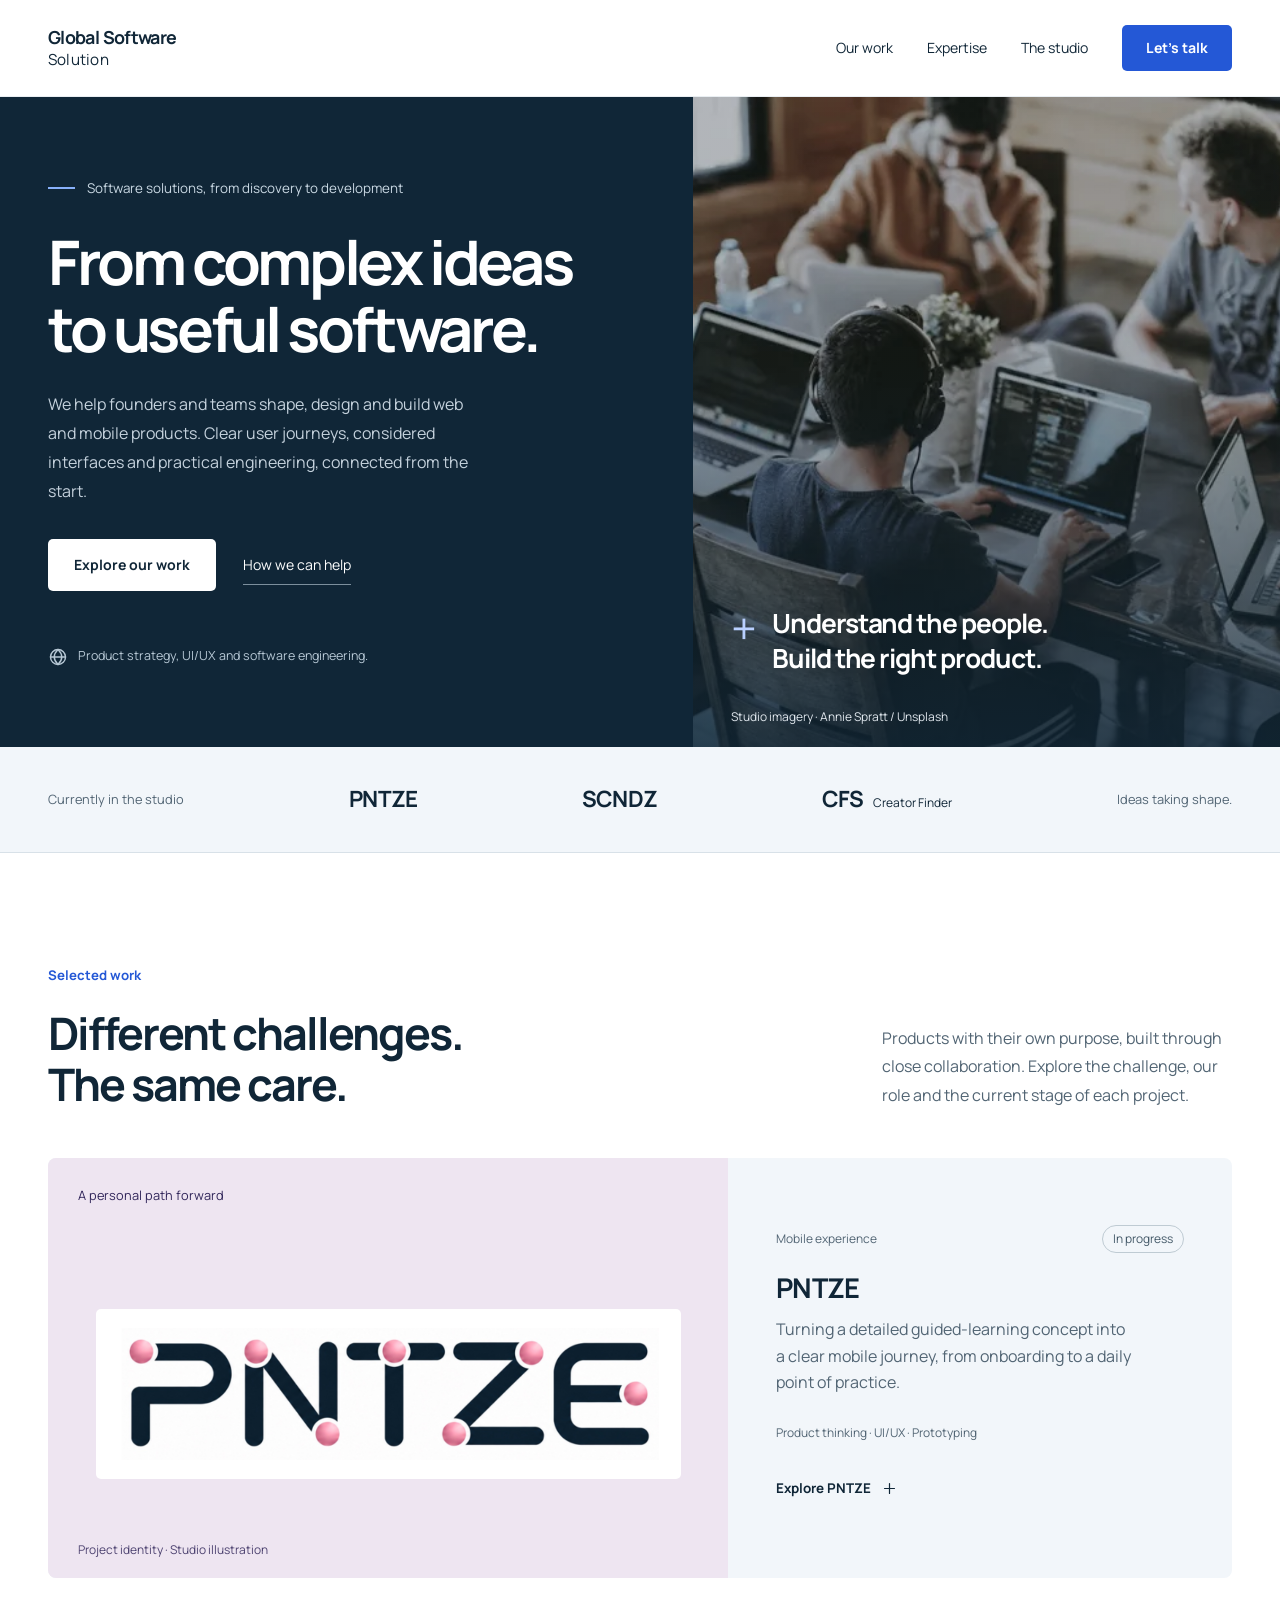
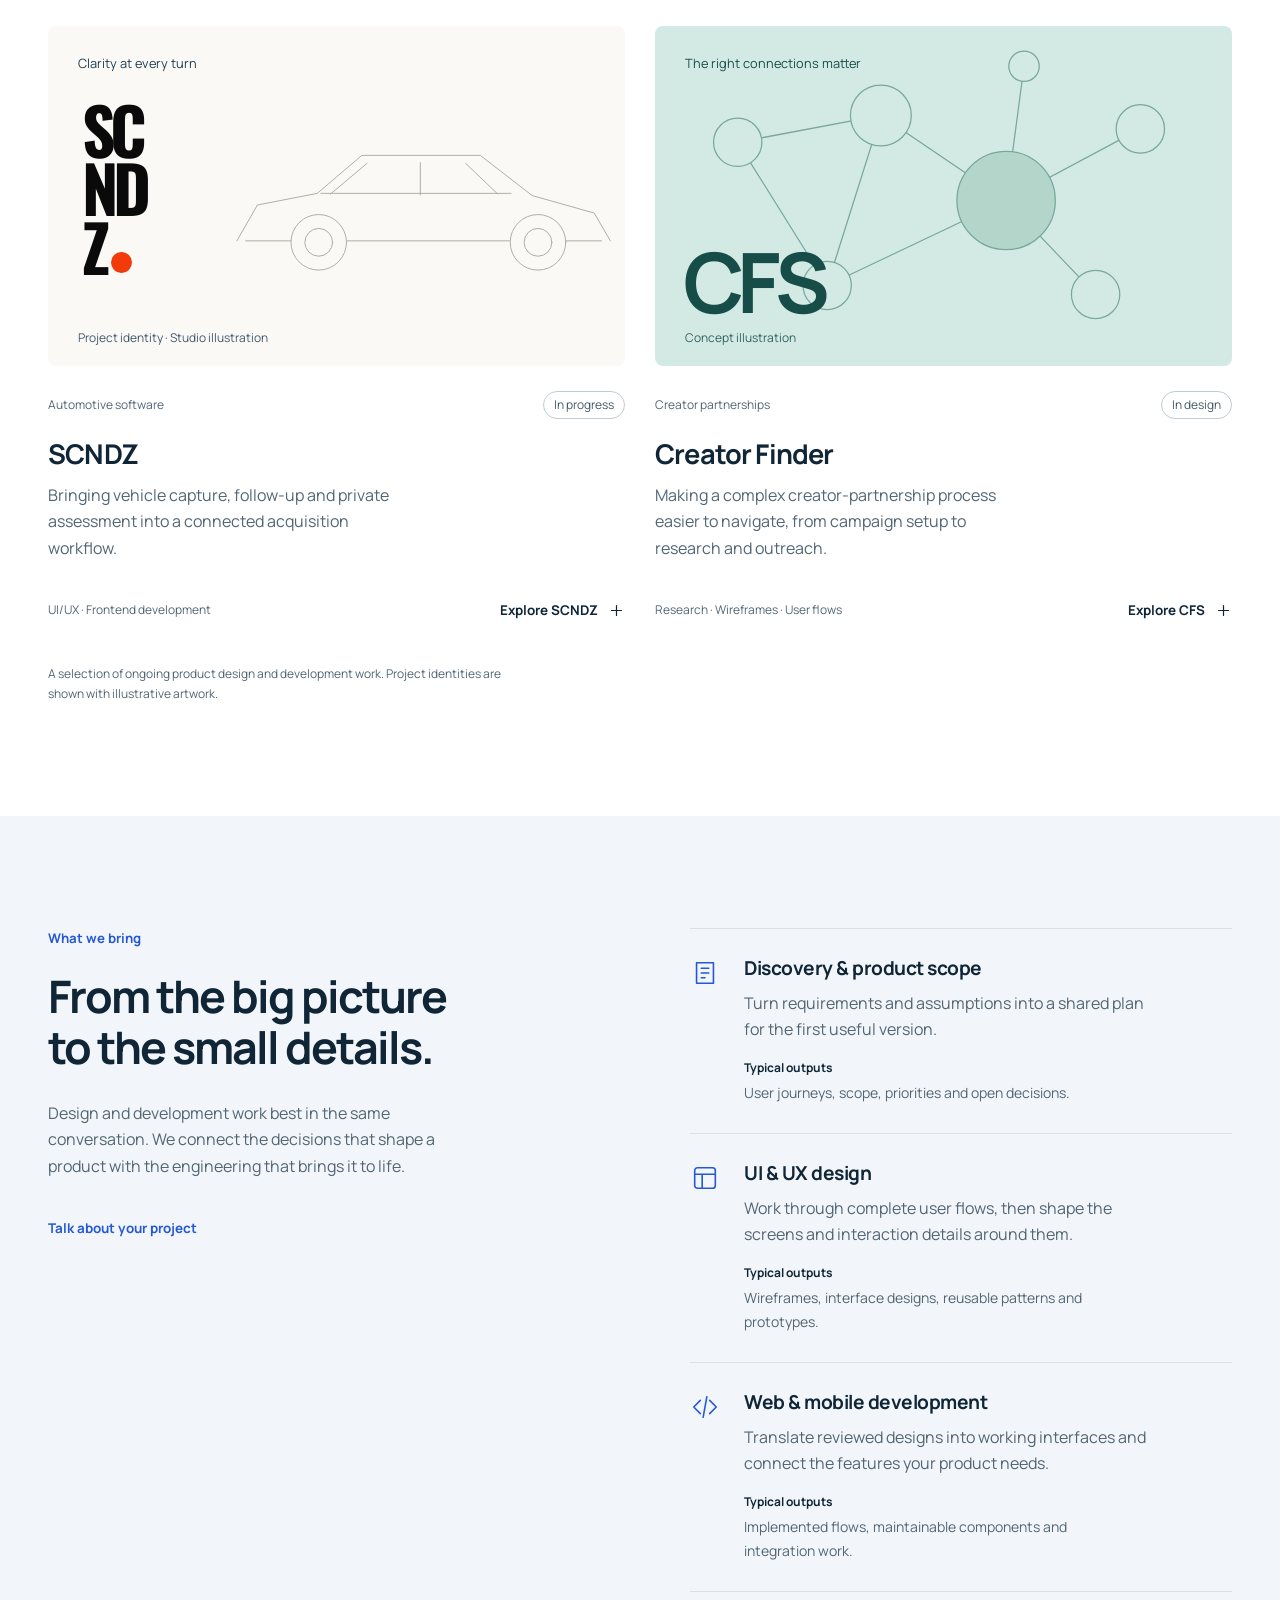
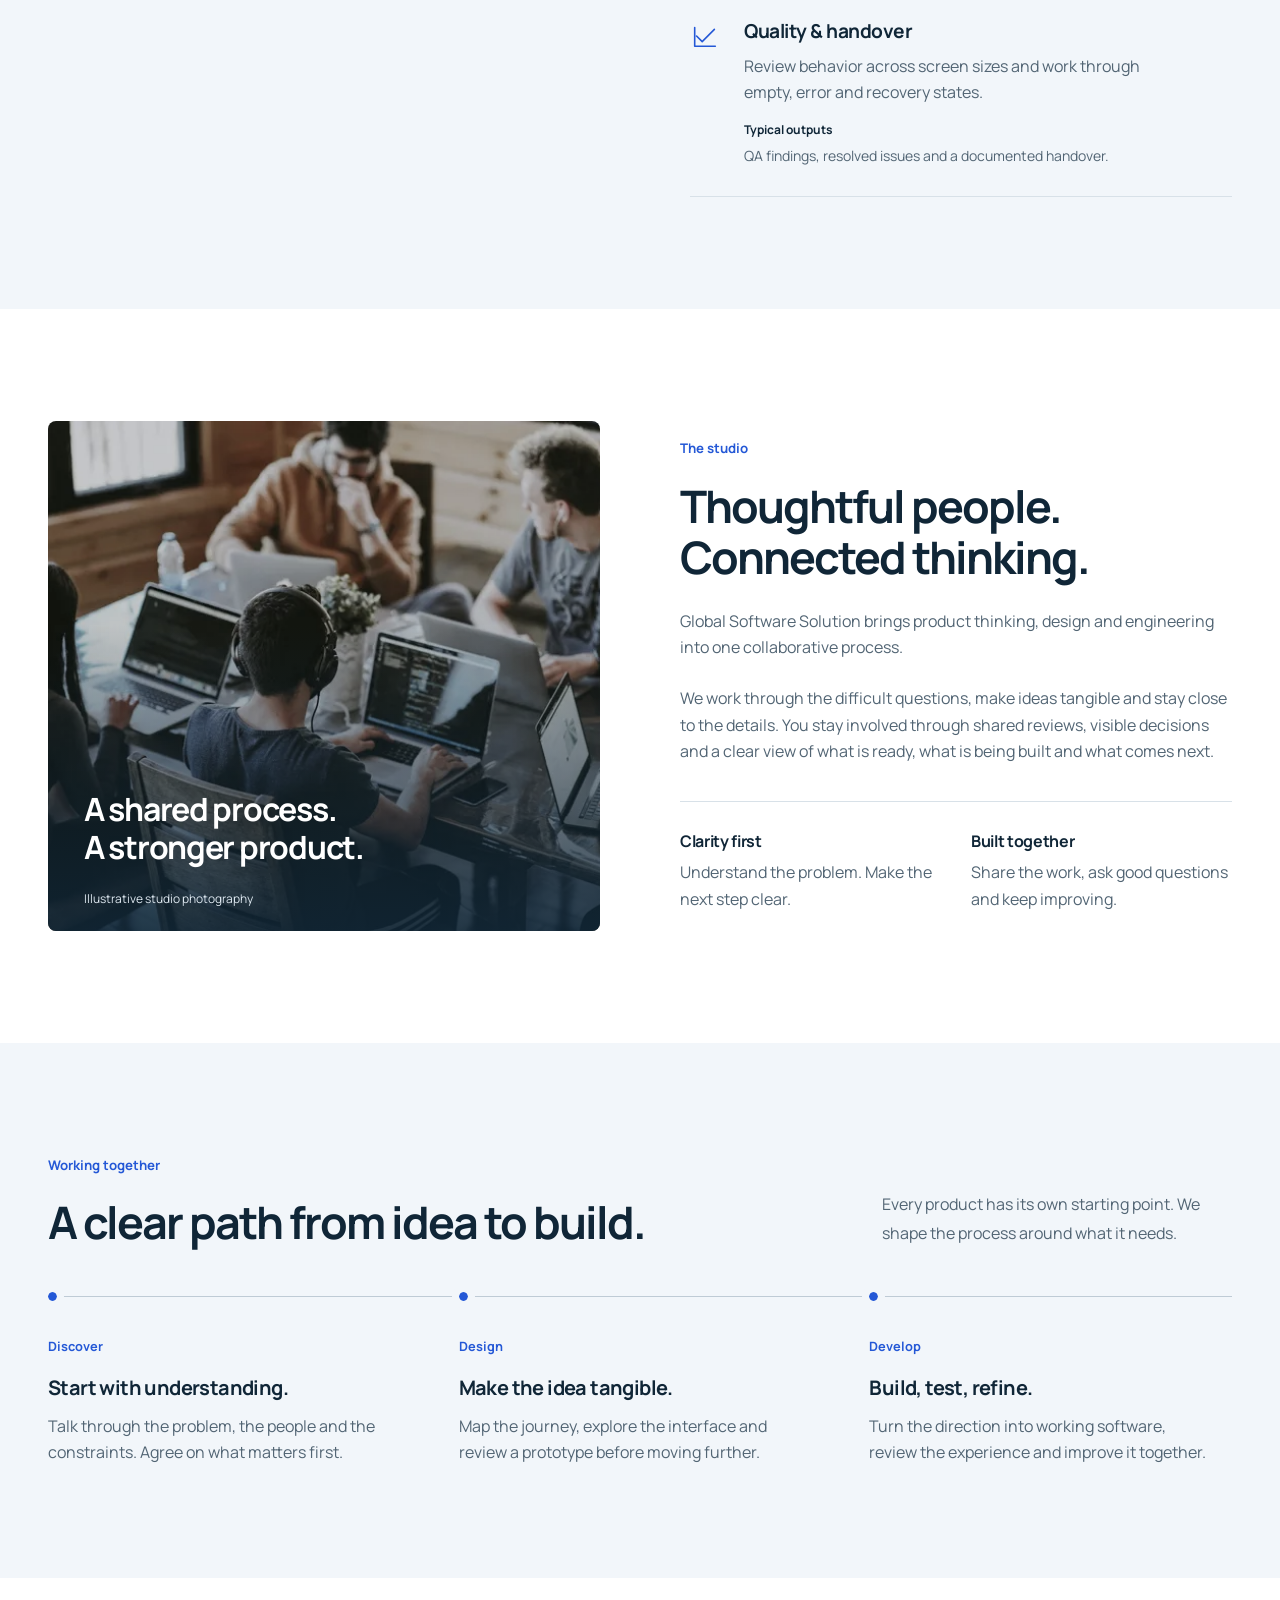
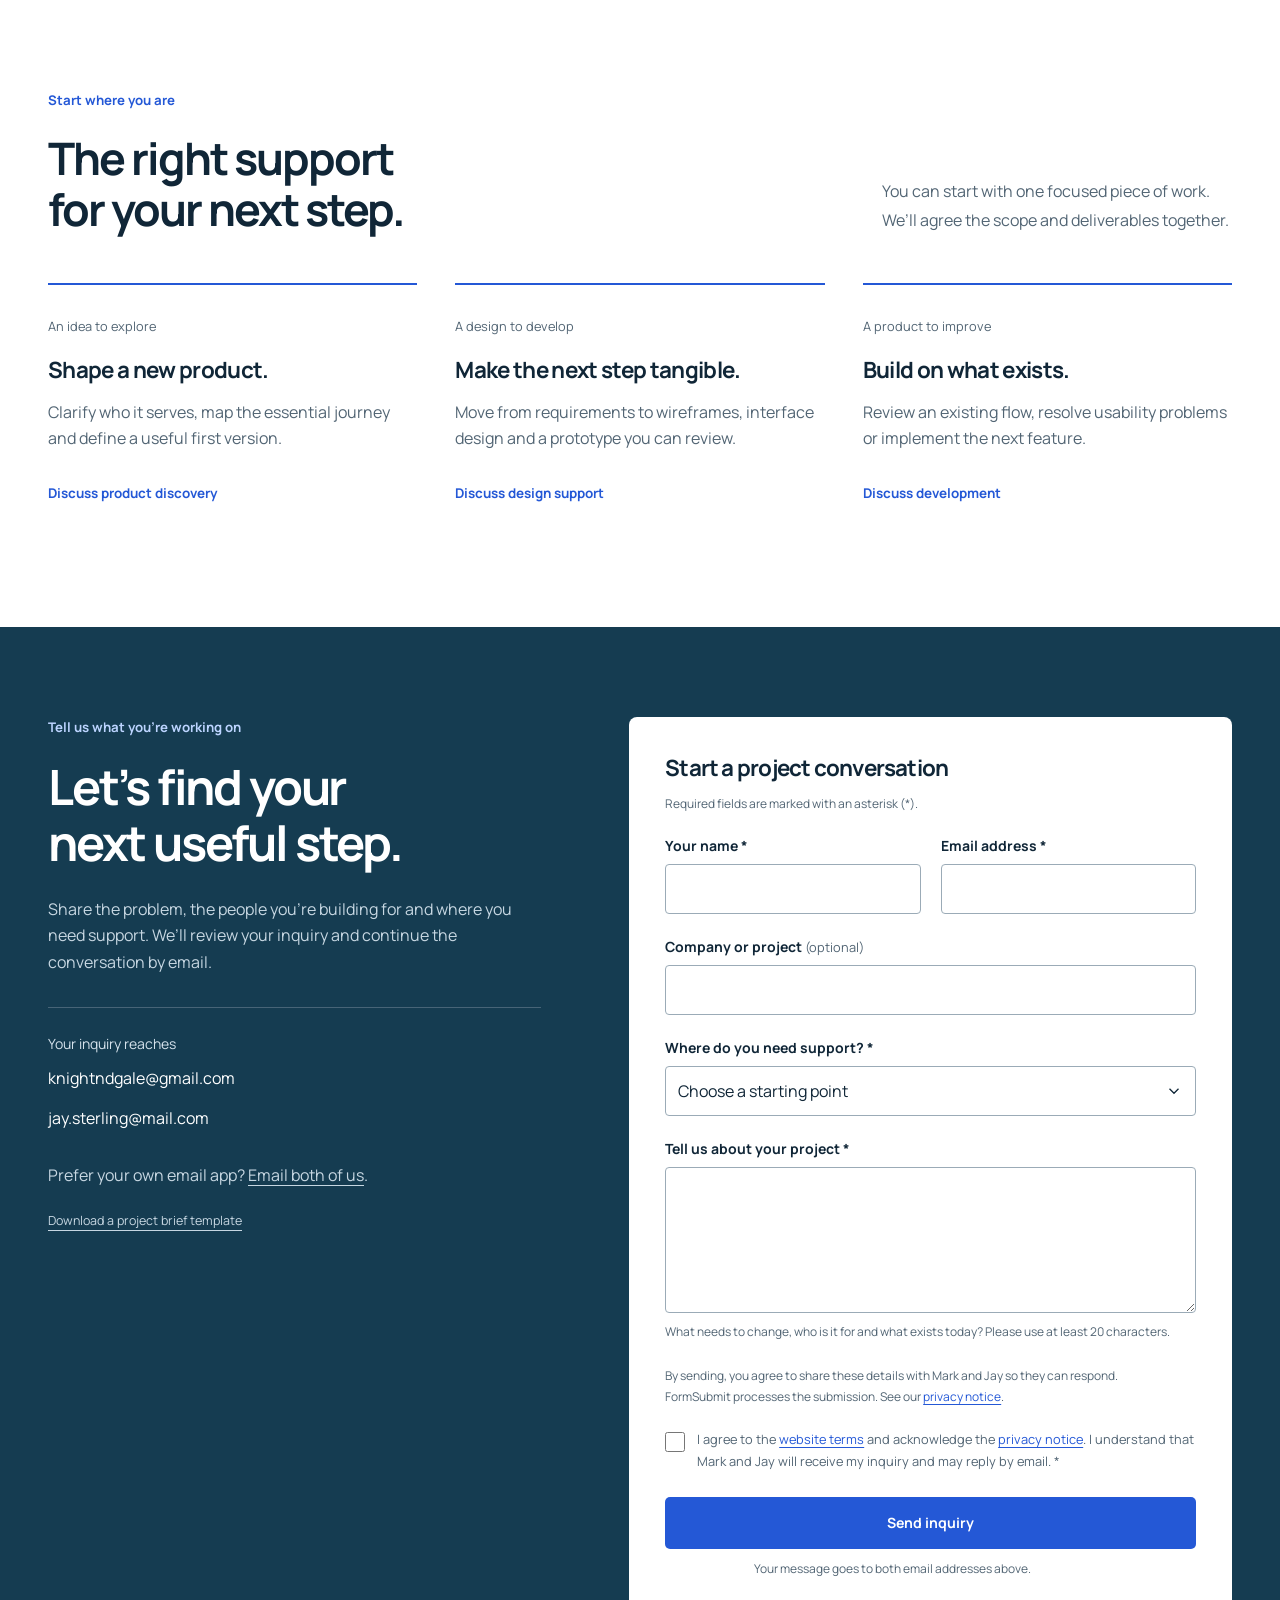
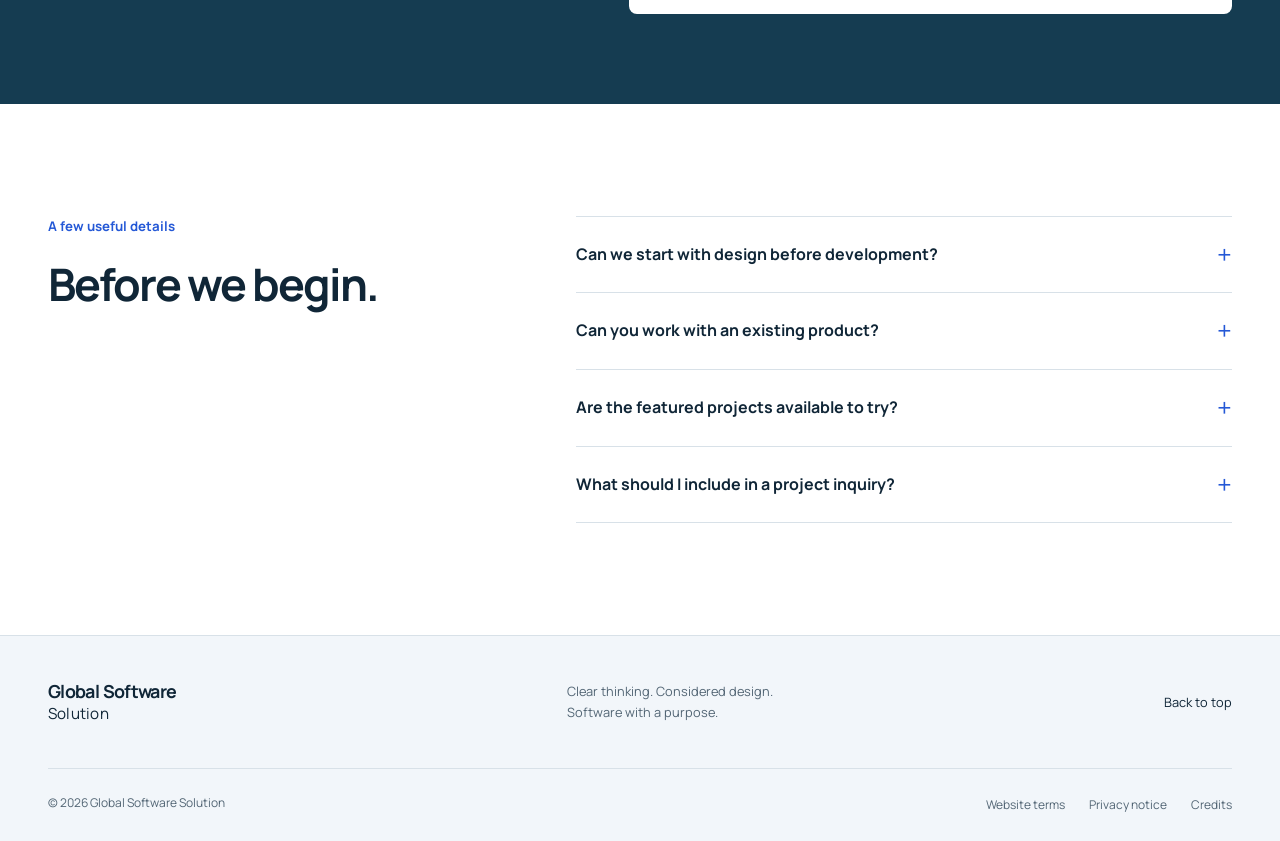
==== commit ed275800: "Rename to Global Software Solution and add SEO, website terms and security hardening" ====
--- a/index.html
+++ b/index.html
@@ -2,26 +2,43 @@
 <html lang="en">
 <head>
   <meta charset="utf-8">
+<meta http-equiv="Content-Security-Policy" content="default-src &#x27;none&#x27;; base-uri &#x27;none&#x27;; object-src &#x27;none&#x27;; script-src &#x27;self&#x27; &#x27;sha256-puVJmqgkwS+sCDdNh8s+AOS+agQoVk58NEGxx3ntono=&#x27;; script-src-attr &#x27;none&#x27;; style-src &#x27;self&#x27;; img-src &#x27;self&#x27; data:; font-src &#x27;self&#x27;; connect-src https://formsubmit.co; form-action https://formsubmit.co; frame-src &#x27;none&#x27;; manifest-src &#x27;self&#x27;; upgrade-insecure-requests">
+
   <meta name="viewport" content="width=device-width, initial-scale=1">
   <meta name="theme-color" content="#102637">
-  <title>Global Software Solutions Studio — Web, mobile & product design</title>
-  <meta name="description" content="Global Software Solutions Studio brings product thinking, UI/UX design and software engineering together. Explore our ongoing work on PNTZE, SCNDZ and CFS.">
-  <meta property="og:type" content="website">
-  <meta property="og:title" content="Global Software Solutions Studio">
-  <meta property="og:description" content="We help founders and teams shape, design and build useful web and mobile products.">
-  <meta property="og:url" content="https://globalsoftwarestudios.com/">
-  <meta property="og:image" content="https://globalsoftwarestudios.com/assets/social-card.png">
-  <meta name="twitter:card" content="summary_large_image">
-  <link rel="canonical" href="https://globalsoftwarestudios.com/">
+
   <link rel="preload" href="assets/manrope-regular.woff2" as="font" type="font/woff2" crossorigin>
   <link rel="stylesheet" href="styles.css">
   <script src="script.js" defer></script>
-<link rel="icon" href="data:,"></head>
+<link rel="icon" href="data:,">
+
+<title>Global Software Solution | Software Development &amp; UI/UX</title>
+<meta name="description" content="Global Software Solution helps founders and teams with software development, web and mobile apps, product discovery, and thoughtful UI/UX design.">
+<meta name="robots" content="index,follow,max-image-preview:large">
+<meta name="referrer" content="strict-origin-when-cross-origin">
+<meta name="author" content="Global Software Solution">
+<link rel="canonical" href="https://scndz-development.github.io/global-software-studios/">
+<meta property="og:type" content="website">
+<meta property="og:site_name" content="Global Software Solution">
+<meta property="og:title" content="Global Software Solution | Software Development &amp; UI/UX">
+<meta property="og:description" content="Global Software Solution helps founders and teams with software development, web and mobile apps, product discovery, and thoughtful UI/UX design.">
+<meta property="og:url" content="https://scndz-development.github.io/global-software-studios/">
+<meta property="og:image" content="https://scndz-development.github.io/global-software-studios/assets/social-card.png">
+<meta property="og:image:width" content="1200">
+<meta property="og:image:height" content="630">
+<meta property="og:image:alt" content="Global Software Solution — software development, web, mobile and UI/UX design">
+<meta name="twitter:card" content="summary_large_image">
+<meta name="twitter:title" content="Global Software Solution | Software Development &amp; UI/UX">
+<meta name="twitter:description" content="Global Software Solution helps founders and teams with software development, web and mobile apps, product discovery, and thoughtful UI/UX design.">
+<meta name="twitter:image" content="https://scndz-development.github.io/global-software-studios/assets/social-card.png">
+<meta name="twitter:image:alt" content="Global Software Solution — software development and UI/UX design">
+<script type="application/ld+json">{"@context":"https://schema.org","@graph":[{"@type":"Organization","@id":"https://scndz-development.github.io/global-software-studios/#organization","name":"Global Software Solution","url":"https://scndz-development.github.io/global-software-studios/","description":"Global Software Solution helps founders and teams with software development, web and mobile apps, product discovery, and thoughtful UI/UX design.","email":"knightndgale@gmail.com","contactPoint":[{"@type":"ContactPoint","contactType":"project inquiries","email":"knightndgale@gmail.com"},{"@type":"ContactPoint","contactType":"project inquiries","email":"jay.sterling@mail.com"}]},{"@type":"WebSite","@id":"https://scndz-development.github.io/global-software-studios/#website","url":"https://scndz-development.github.io/global-software-studios/","name":"Global Software Solution","publisher":{"@id":"https://scndz-development.github.io/global-software-studios/#organization"},"inLanguage":"en"},{"@type":"WebPage","@id":"https://scndz-development.github.io/global-software-studios/#webpage","url":"https://scndz-development.github.io/global-software-studios/","name":"Global Software Solution | Software Development & UI/UX","description":"Global Software Solution helps founders and teams with software development, web and mobile apps, product discovery, and thoughtful UI/UX design.","isPartOf":{"@id":"https://scndz-development.github.io/global-software-studios/#website"},"about":{"@id":"https://scndz-development.github.io/global-software-studios/#organization"},"inLanguage":"en"}]}</script>
+</head>
 <body>
   <a class="skip-link" href="#main">Skip to content</a>
   <header class="site-header">
     <div class="container header-inner">
-      <a class="brand" href="#" aria-label="Global Software Solutions Studio home"><span>Global Software<span class="brand-second">Solutions Studio</span></span></a>
+      <a class="brand" href="#" aria-label="Global Software Solution home"><span>Global Software <span class="brand-second">Solution</span></span></a>
       <button class="menu-toggle" aria-expanded="false" aria-controls="navigation" hidden><span>Menu</span><svg viewBox="0 0 24 24" aria-hidden="true"><path d="M4 8h16M4 16h16"/></svg></button>
       <nav id="navigation" aria-label="Main navigation">
         <a href="#work">Our work</a><a href="#expertise">Expertise</a><a href="#studio">The studio</a><a class="button button-small" href="#contact">Let’s talk</a>
@@ -70,7 +87,7 @@
       <p class="work-note">A selection of ongoing product design and development work. Project identities are shown with illustrative artwork.</p>
     </section>
     <section class="expertise-section section" id="expertise" aria-labelledby="expertise-title"><div class="container expertise-layout"><div class="expertise-intro"><p class="section-kicker">What we bring</p><h2 id="expertise-title">From the big picture<br>to the small details.</h2><p>Design and development work best in the same conversation. We connect the decisions that shape a product with the engineering that brings it to life.</p><a class="text-link" href="#contact">Talk about your project</a></div><div class="service-list"><div class="service"><svg viewBox="0 0 32 32" aria-hidden="true"><path d="M7 5h18v22H7zM12 11h8M12 16h8M12 21h4"/></svg><div><h3>Discovery & product scope</h3><p>Turn requirements and assumptions into a shared plan for the first useful version.</p><p class="service-output"><strong>Typical outputs</strong> User journeys, scope, priorities and open decisions.</p></div></div><div class="service"><svg viewBox="0 0 32 32" aria-hidden="true"><rect x="5" y="5" width="22" height="22" rx="3"/><path d="M5 12h22M13 12v15"/></svg><div><h3>UI & UX design</h3><p>Work through complete user flows, then shape the screens and interaction details around them.</p><p class="service-output"><strong>Typical outputs</strong> Wireframes, interface designs, reusable patterns and prototypes.</p></div></div><div class="service"><svg viewBox="0 0 32 32" aria-hidden="true"><path d="m11 9-7 7 7 7m10-14 7 7-7 7M18 5l-4 22"/></svg><div><h3>Web & mobile development</h3><p>Translate reviewed designs into working interfaces and connect the features your product needs.</p><p class="service-output"><strong>Typical outputs</strong> Implemented flows, maintainable components and integration work.</p></div></div><div class="service"><svg viewBox="0 0 32 32" aria-hidden="true"><path d="m7 16 6 6L26 9M5 7v20h22"/></svg><div><h3>Quality & handover</h3><p>Review behavior across screen sizes and work through empty, error and recovery states.</p><p class="service-output"><strong>Typical outputs</strong> QA findings, resolved issues and a documented handover.</p></div></div></div></div></section>
-    <section class="studio-section section container" id="studio" aria-labelledby="studio-title"><div class="studio-visual"><img src="assets/studio-team.webp" srcset="assets/studio-team-small.webp 750w, assets/studio-team.webp 1500w" sizes="(max-width: 620px) 100vw, 50vw" alt="A collaborative workspace with laptops and people sharing ideas" width="1500" height="1001" loading="lazy"><div class="studio-image-label">A shared process.<br>A stronger product.</div><span class="studio-photo-note">Illustrative studio photography</span></div><div class="studio-copy"><p class="section-kicker">The studio</p><h2 id="studio-title">Thoughtful people.<br>Connected thinking.</h2><p>Global Software Solutions Studio brings product thinking, design and engineering into one collaborative process.</p><p>We work through the difficult questions, make ideas tangible and stay close to the details. You stay involved through shared reviews, visible decisions and a clear view of what is ready, what is being built and what comes next.</p><div class="studio-values"><div><h3>Clarity first</h3><p>Understand the problem. Make the next step clear.</p></div><div><h3>Built together</h3><p>Share the work, ask good questions and keep improving.</p></div></div></div></section>
+    <section class="studio-section section container" id="studio" aria-labelledby="studio-title"><div class="studio-visual"><img src="assets/studio-team.webp" srcset="assets/studio-team-small.webp 750w, assets/studio-team.webp 1500w" sizes="(max-width: 620px) 100vw, 50vw" alt="A collaborative workspace with laptops and people sharing ideas" width="1500" height="1001" loading="lazy"><div class="studio-image-label">A shared process.<br>A stronger product.</div><span class="studio-photo-note">Illustrative studio photography</span></div><div class="studio-copy"><p class="section-kicker">The studio</p><h2 id="studio-title">Thoughtful people.<br>Connected thinking.</h2><p>Global Software Solution brings product thinking, design and engineering into one collaborative process.</p><p>We work through the difficult questions, make ideas tangible and stay close to the details. You stay involved through shared reviews, visible decisions and a clear view of what is ready, what is being built and what comes next.</p><div class="studio-values"><div><h3>Clarity first</h3><p>Understand the problem. Make the next step clear.</p></div><div><h3>Built together</h3><p>Share the work, ask good questions and keep improving.</p></div></div></div></section>
     <section class="process-section section"><div class="container"><div class="section-heading"><div><p class="section-kicker">Working together</p><h2>A clear path from idea to build.</h2></div><p>Every product has its own starting point. We shape the process around what it needs.</p></div><div class="process-grid"><div><span class="process-step">Discover</span><h3>Start with understanding.</h3><p>Talk through the problem, the people and the constraints. Agree on what matters first.</p></div><div><span class="process-step">Design</span><h3>Make the idea tangible.</h3><p>Map the journey, explore the interface and review a prototype before moving further.</p></div><div><span class="process-step">Develop</span><h3>Build, test, refine.</h3><p>Turn the direction into working software, review the experience and improve it together.</p></div></div></div></section>
 <section class="starting-section section container" aria-labelledby="starting-title">
 <div class="section-heading"><div><p class="section-kicker">Start where you are</p><h2 id="starting-title">The right support<br>for your next step.</h2></div><p>You can start with one focused piece of work. We’ll agree the scope and deliverables together.</p></div>
@@ -82,23 +99,25 @@
     <section class="contact-section" id="contact" aria-labelledby="contact-title"><div class="container contact-inner">
 <div class="inquiry-intro"><p class="section-kicker">Tell us what you’re working on</p><h2 id="contact-title">Let’s find your<br>next useful step.</h2><p>Share the problem, the people you’re building for and where you need support. We’ll review your inquiry and continue the conversation by email.</p>
 <div class="inquiry-route"><h3>Your inquiry reaches</h3><a href="mailto:knightndgale@gmail.com">knightndgale@gmail.com</a><a href="mailto:jay.sterling@mail.com">jay.sterling@mail.com</a></div>
-<p class="contact-help">Prefer your own email app? <a href="mailto:knightndgale@gmail.com?cc=jay.sterling%40mail.com&amp;subject=Project%20inquiry%20%E2%80%94%20Global%20Software%20Solutions%20Studio">Email both of us</a>.</p><a class="contact-secondary" href="assets/project-brief.txt" download>Download a project brief template</a></div>
+<p class="contact-help">Prefer your own email app? <a href="mailto:knightndgale@gmail.com?cc=jay.sterling%40mail.com&amp;subject=Project%20inquiry%20%E2%80%94%20Global%20Software%20Solution">Email both of us</a>.</p><a class="contact-secondary" href="assets/project-brief.txt" download>Download a project brief template</a></div>
 <form id="inquiry-form" class="inquiry-form" action="https://formsubmit.co/knightndgale@gmail.com" method="POST" aria-labelledby="inquiry-form-title">
 <h3 id="inquiry-form-title">Start a project conversation</h3><p class="form-hint">Required fields are marked with an asterisk (*).</p>
-<input type="hidden" name="_cc" value="jay.sterling@mail.com"><input type="hidden" name="_subject" value="New project inquiry — Global Software Solutions Studio"><input type="hidden" name="_template" value="table"><input type="hidden" name="_next" value="https://knightndgale.github.io/global-software-studios/thank-you.html"><input type="hidden" name="_url" value="https://knightndgale.github.io/global-software-studios/">
+<input type="hidden" name="_cc" value="jay.sterling@mail.com"><input type="hidden" name="_subject" value="New project inquiry — Global Software Solution"><input type="hidden" name="_template" value="table"><input type="hidden" name="_next" value="https://scndz-development.github.io/global-software-studios/thank-you.html"><input type="hidden" name="_url" value="https://scndz-development.github.io/global-software-studios/">
 <div class="honey-field" aria-hidden="true"><label for="website-url">Leave this field empty</label><input id="website-url" name="_honey" type="text" tabindex="-1" autocomplete="off"></div>
-<div class="form-row"><div class="form-field"><label for="inquiry-name">Your name *</label><input id="inquiry-name" name="name" autocomplete="name" maxlength="100" required aria-describedby="name-error"><span class="field-error" id="name-error"></span></div><div class="form-field"><label for="inquiry-email">Email address *</label><input id="inquiry-email" type="email" name="email" autocomplete="email" maxlength="254" required aria-describedby="email-error"><span class="field-error" id="email-error"></span></div></div>
+<div class="form-row"><div class="form-field"><label for="inquiry-name">Your name *</label><input id="inquiry-name" name="name" autocomplete="name" maxlength="100" required aria-describedby="name-error"><span class="field-error" id="name-error"></span></div><div class="form-field"><label for="inquiry-email">Email address *</label><input id="inquiry-email" inputmode="email" spellcheck="false" type="email" name="email" autocomplete="email" maxlength="254" required aria-describedby="email-error"><span class="field-error" id="email-error"></span></div></div>
 <div class="form-field"><label for="inquiry-company">Company or project <span>(optional)</span></label><input id="inquiry-company" name="company" autocomplete="organization" maxlength="150"></div>
 <div class="form-field"><label for="inquiry-service">Where do you need support? *</label><select id="inquiry-service" name="service" required aria-describedby="service-error"><option value="">Choose a starting point</option><option>Discovery & product scope</option><option>UI & UX design</option><option>Web & mobile development</option><option>Quality review & refinement</option><option>Help me define the scope</option></select><span class="field-error" id="service-error"></span></div>
 <div class="form-field"><label for="inquiry-message">Tell us about your project *</label><textarea id="inquiry-message" name="message" rows="5" required minlength="20" maxlength="5000" aria-describedby="message-hint message-error"></textarea><span class="field-hint" id="message-hint">What needs to change, who is it for and what exists today? Please use at least 20 characters.</span><span class="field-error" id="message-error"></span></div>
-<p class="form-privacy">By sending, you agree to share these details with Mark and Jay so they can respond. FormSubmit processes the submission. See our <a href="credits.html#privacy">privacy information</a>.</p>
+<p class="form-privacy">By sending, you agree to share these details with Mark and Jay so they can respond. FormSubmit processes the submission. See our <a href="privacy.html">privacy notice</a>.</p>
+<div class="form-field consent-field"><label class="consent-label" for="inquiry-consent"><input type="checkbox" id="inquiry-consent" name="consent" value="accepted" required aria-describedby="consent-error"><span>I agree to the <a href="terms.html" target="_blank" rel="noopener noreferrer">website terms</a> and acknowledge the <a href="privacy.html" target="_blank" rel="noopener noreferrer">privacy notice</a>. I understand that Mark and Jay will receive my inquiry and may reply by email. *</span></label><span class="field-error" id="consent-error"></span></div>
+<input type="hidden" name="terms_version" value="2026-11-26">
 <div id="inquiry-feedback" class="form-feedback" role="status" aria-live="polite" tabindex="-1" hidden></div>
 <button type="submit" class="button inquiry-submit">Send inquiry</button><p class="form-hint submit-hint">Your message goes to both email addresses above.</p>
 <noscript><p class="form-hint">You’ll continue to FormSubmit to complete any verification and send your inquiry.</p></noscript>
 </form></div></section>
     <section class="faq-section section container" aria-labelledby="faq-title"><div><p class="section-kicker">A few useful details</p><h2 id="faq-title">Before we begin.</h2></div><div class="faq-list"><details><summary>Can we start with design before development?<span aria-hidden="true">+</span></summary><p>Yes. We can begin with product discovery, user flows, wireframes or a prototype, then use that work to define the development scope.</p></details><details><summary>Can you work with an existing product?<span aria-hidden="true">+</span></summary><p>Yes. We can review an existing experience, work through specific usability problems or help shape the next part of the product.</p></details><details><summary>Are the featured projects available to try?<span aria-hidden="true">+</span></summary><p>The featured work is ongoing. The project overviews describe the current design and development scope; public product demos are not linked at this stage.</p></details><details><summary>What should I include in a project inquiry?<span aria-hidden="true">+</span></summary><p>A short description of the problem, who the product is for, what already exists and any timing constraints is a useful start. Use the inquiry form above, or download the project brief template to organize your thoughts.</p></details></div></section>
   </main>
-  <footer><div class="container footer-main"><a class="brand" href="#" aria-label="Global Software Solutions Studio home"><span>Global Software<span class="brand-second">Solutions Studio</span></span></a><p>Clear thinking. Considered design.<br>Software with a purpose.</p><a href="#main" class="back-top">Back to top</a></div><div class="container footer-bottom"><span>© <span id="year">2026</span> Global Software Solutions Studio</span><div><a href="credits.html">Image & font credits</a><span>GlobalSoftwareStudios.com</span></div></div></footer>
+  <footer><div class="container footer-main"><a class="brand" href="#" aria-label="Global Software Solution home"><span>Global Software <span class="brand-second">Solution</span></span></a><p>Clear thinking. Considered design.<br>Software with a purpose.</p><a href="#main" class="back-top">Back to top</a></div><div class="container footer-bottom"><span>© <span id="year">2026</span> Global Software Solution</span><nav aria-label="Legal and site information"><a href="terms.html">Website terms</a><a href="privacy.html">Privacy notice</a><a href="credits.html">Credits</a></nav></div></footer>
   <dialog id="project-dialog" aria-labelledby="dialog-title"><button class="dialog-close" aria-label="Close project overview"><svg viewBox="0 0 24 24" aria-hidden="true"><path d="m6 6 12 12M18 6 6 18"/></svg></button><div id="dialog-content"></div></dialog>
   <section class="project-fallbacks" aria-label="Project overviews">
     <article id="project-pntze"><h2>PNTZE</h2><p>A guided mobile experience focused on a personal journey. Current work includes product interpretation, UI/UX design and prototype planning. The product is ongoing; no public demo is available here.</p><a href="#pntze">Back to selected work</a></article>
--- a/styles.css
+++ b/styles.css
@@ -18,3 +18,6 @@
 @media(max-width:1100px){.contact-inner{gap:45px;grid-template-columns:.85fr 1.15fr}.inquiry-form{padding:28px}.form-row{grid-template-columns:1fr;gap:0}.starting-grid{gap:28px}}
 @media(max-width:800px){.brand{font-size:1rem}.contact-inner{grid-template-columns:1fr;gap:38px}.inquiry-intro{max-width:600px}.inquiry-form{max-width:680px;width:100%}.form-row{grid-template-columns:1fr 1fr;gap:18px}.starting-grid{grid-template-columns:1fr;gap:26px}.starting-grid article{display:grid;grid-template-columns:1fr 1fr;gap:0 35px}.starting-label,.starting-grid h3{grid-column:1}.starting-grid p{grid-column:2;grid-row:1/3;margin-top:0}.starting-grid button{grid-column:2;margin-top:10px}.starting-grid h3{margin-top:10px}.project-logo-panel{left:6%;right:6%;padding:13px}.scndz-project-logo{left:25px;font-size:57px}}
 @media(max-width:620px){.brand{font-size:1rem}.brand-second{font-size:.83em}.hero-copy .intro-label{max-width:280px;align-items:flex-start}.hero-copy .intro-label .line{margin-top:9px}.hero-footnote{font-size:.75rem}.project-logo-panel{top:38%;padding:14px 15px;left:6%;right:6%}.scndz-project-logo{left:25px;top:76px;font-size:62px}.starting-grid article{display:block}.starting-grid h3{margin-top:12px}.starting-grid p{margin-top:14px}.starting-grid button{margin-top:10px}.contact-section h2{font-size:2.5rem}.contact-inner{gap:32px}.inquiry-form{padding:25px 20px}.form-row{grid-template-columns:1fr;gap:0}.form-field{margin-top:20px}.inquiry-form>h3{font-size:1.3rem}.inquiry-route a{font-size:.95rem}.inquiry-intro .contact-help{font-size:.875rem}.contact-inner>div>p:last-child{font-size:.875rem}.starting-grid{gap:28px}}
+/* Legal documents and accessible inquiry agreement. */
+.legal-main{max-width:840px;padding-block:80px}.legal-main h1{font-size:clamp(2.5rem,5vw,4rem)}.legal-main h2{font-size:1.5rem;line-height:1.3;margin:38px 0 16px;letter-spacing:-.03em}.legal-main p{color:var(--muted);font-size:1rem;line-height:1.85}.legal-main .legal-date{font-size:.8rem;margin:22px 0 30px}.legal-main a:not(.button){color:var(--blue);text-decoration:underline;text-underline-offset:3px;overflow-wrap:anywhere}.legal-main .button{margin-top:32px}.footer-bottom nav{display:flex;flex-wrap:wrap;gap:12px 24px}.consent-label{display:flex;align-items:flex-start;gap:12px;font-weight:400!important;cursor:pointer;margin:0!important}.consent-label input{appearance:auto;width:20px;height:20px;min-height:20px;flex:0 0 20px;margin:3px 0 0;accent-color:var(--blue);padding:0}.consent-label>span{font-size:.8rem!important;color:var(--muted);line-height:1.7}.consent-label a{color:var(--blue);text-decoration:underline;text-underline-offset:3px}.not-found-page{min-height:100dvh;display:grid;place-items:center;background:var(--mist)}.not-found-page main{max-width:660px;padding:40px}.not-found-page h1{font-size:clamp(2.25rem,7vw,4rem)}.not-found-page p{margin-block:24px}.not-found-page main>a{display:inline-block;color:#fff;background:var(--blue);padding:14px 24px;border-radius:5px}
+@media(max-width:620px){.legal-main{padding-block:55px}.legal-main h2{font-size:1.35rem}.footer-bottom nav{gap:10px 18px}.consent-label>span{font-size:.8rem!important}}
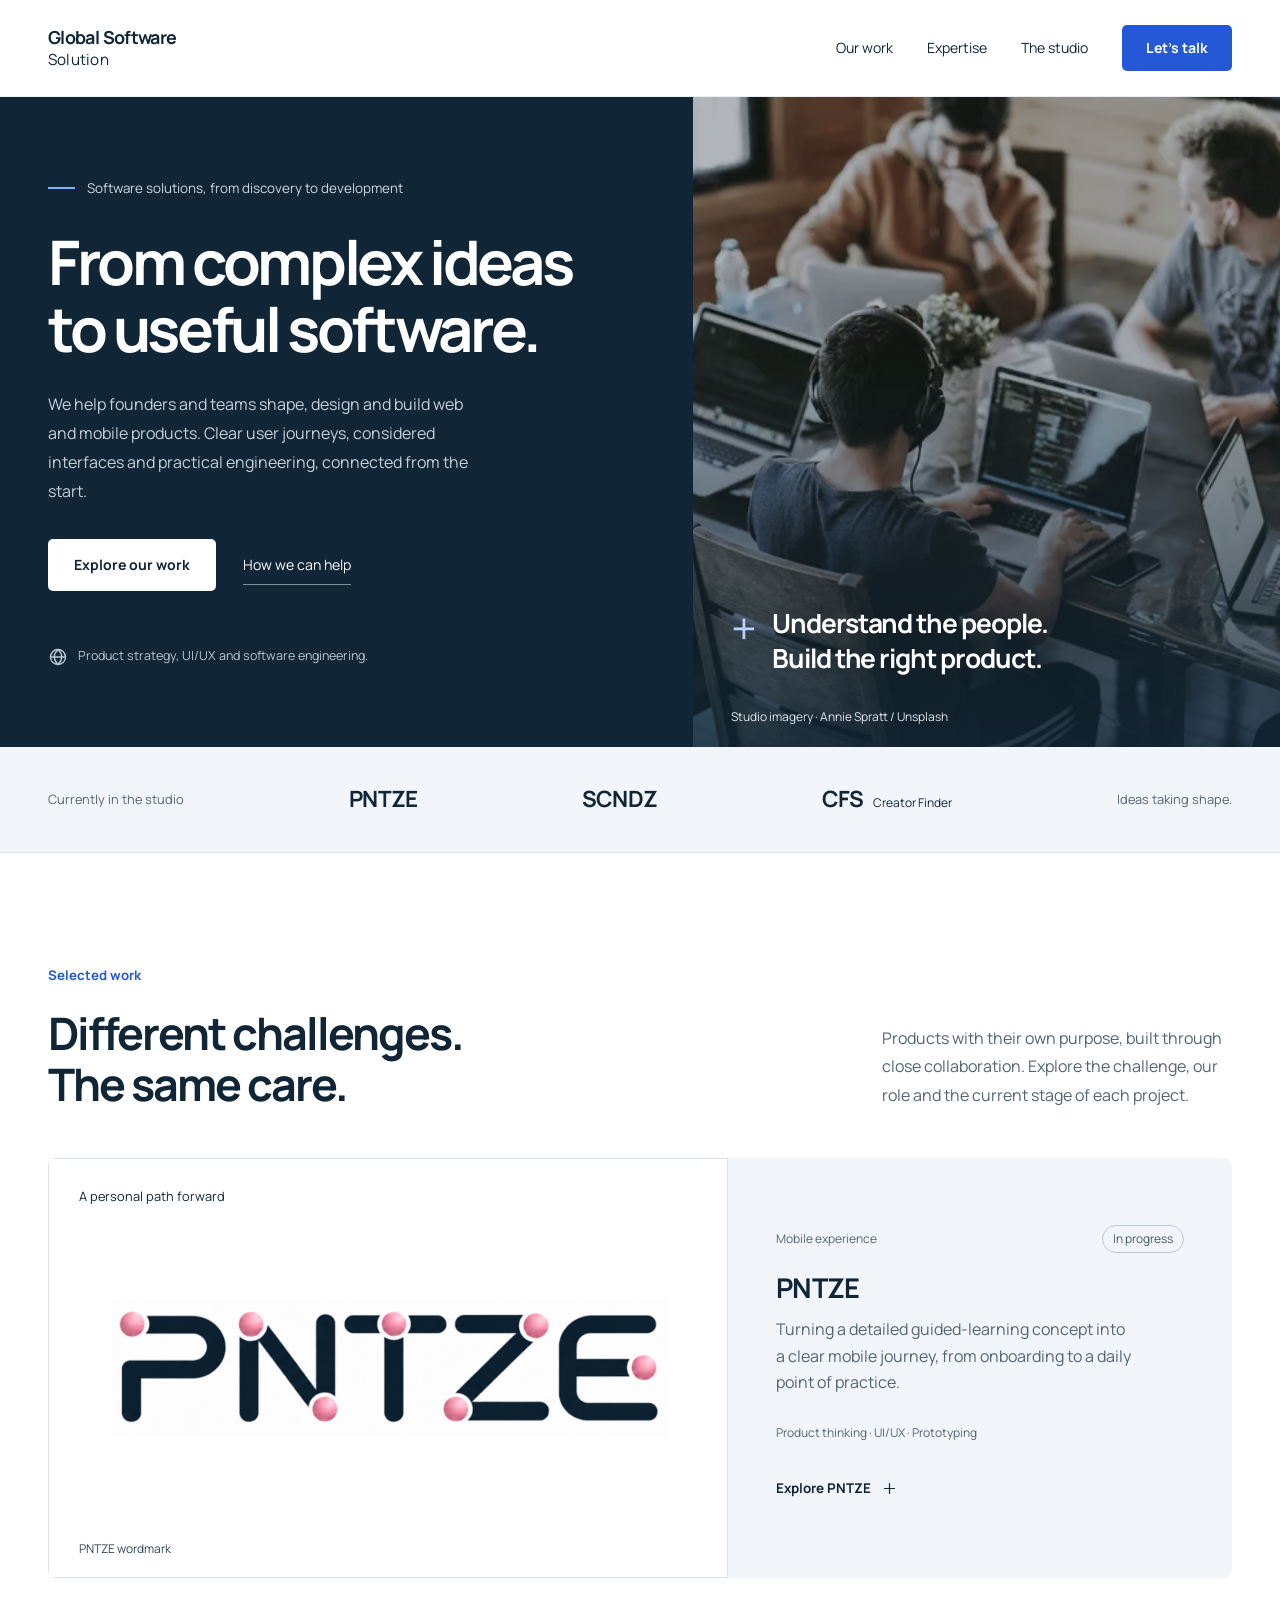
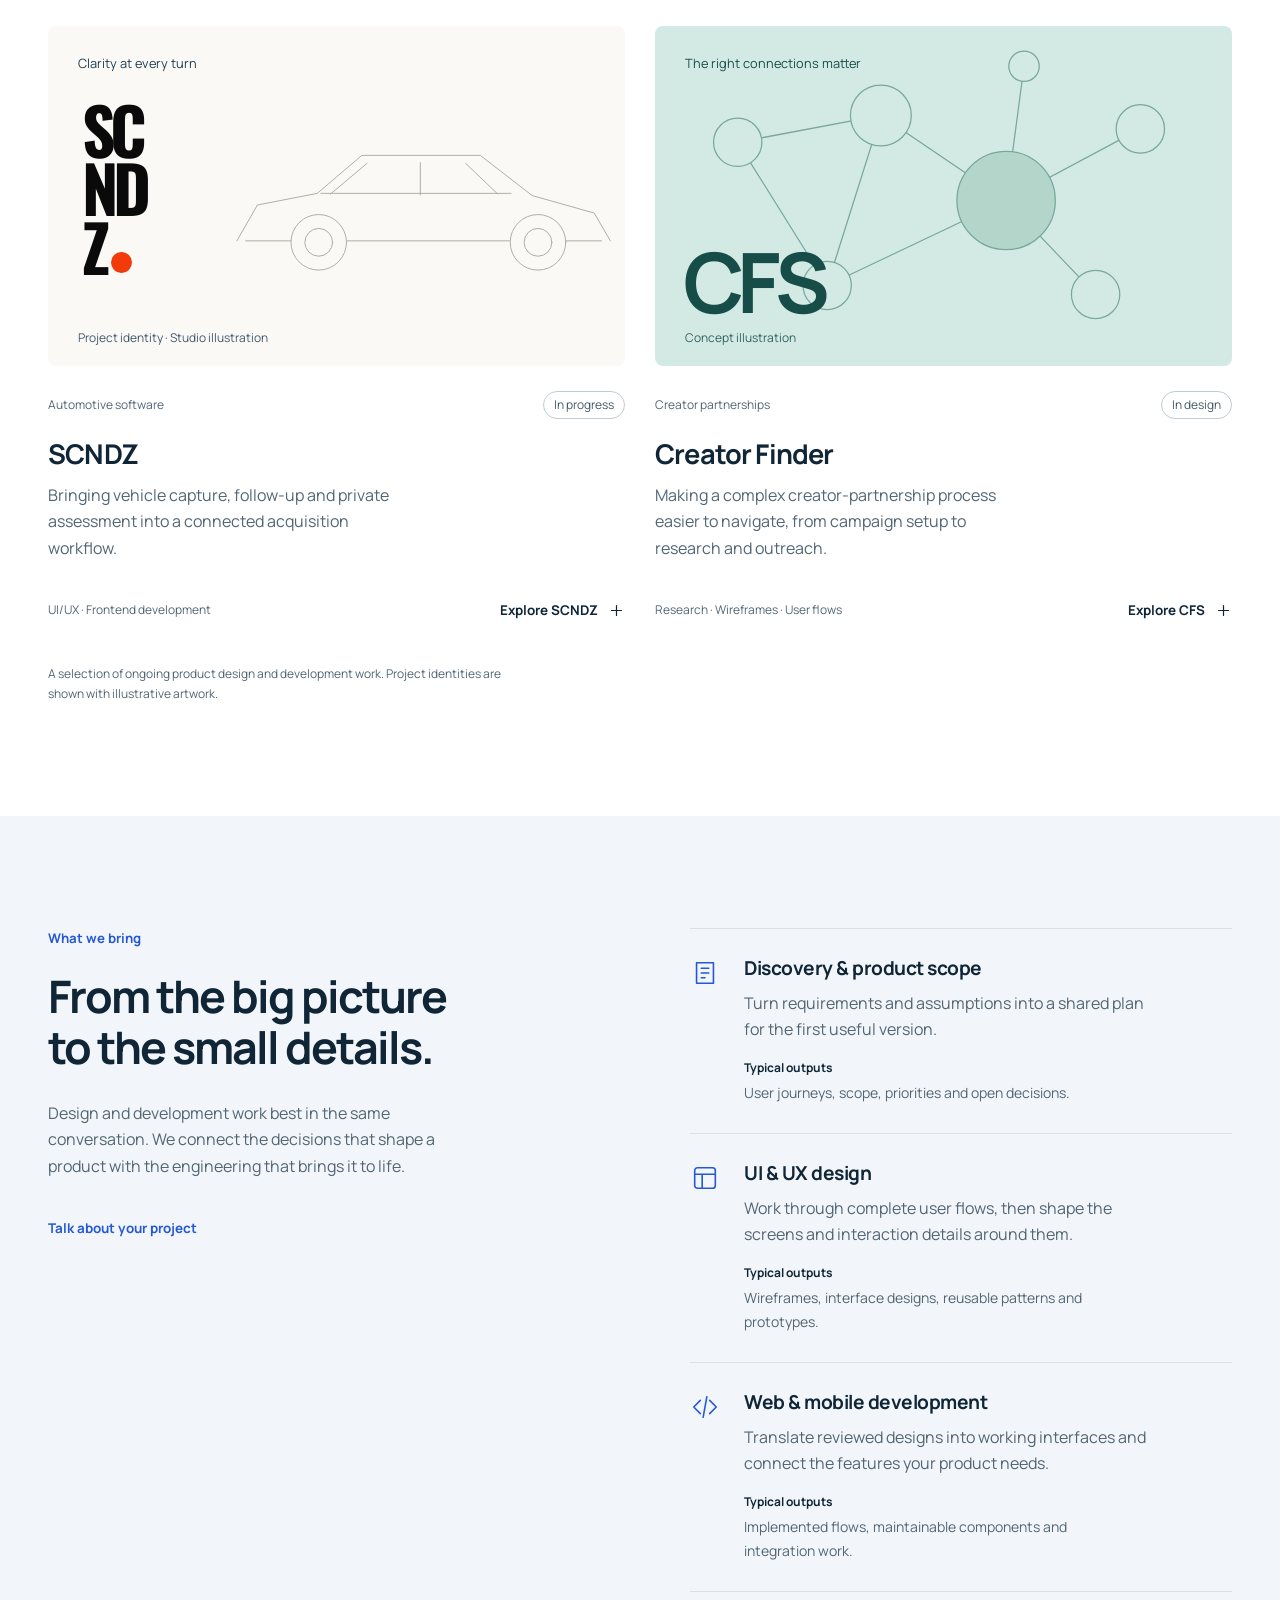
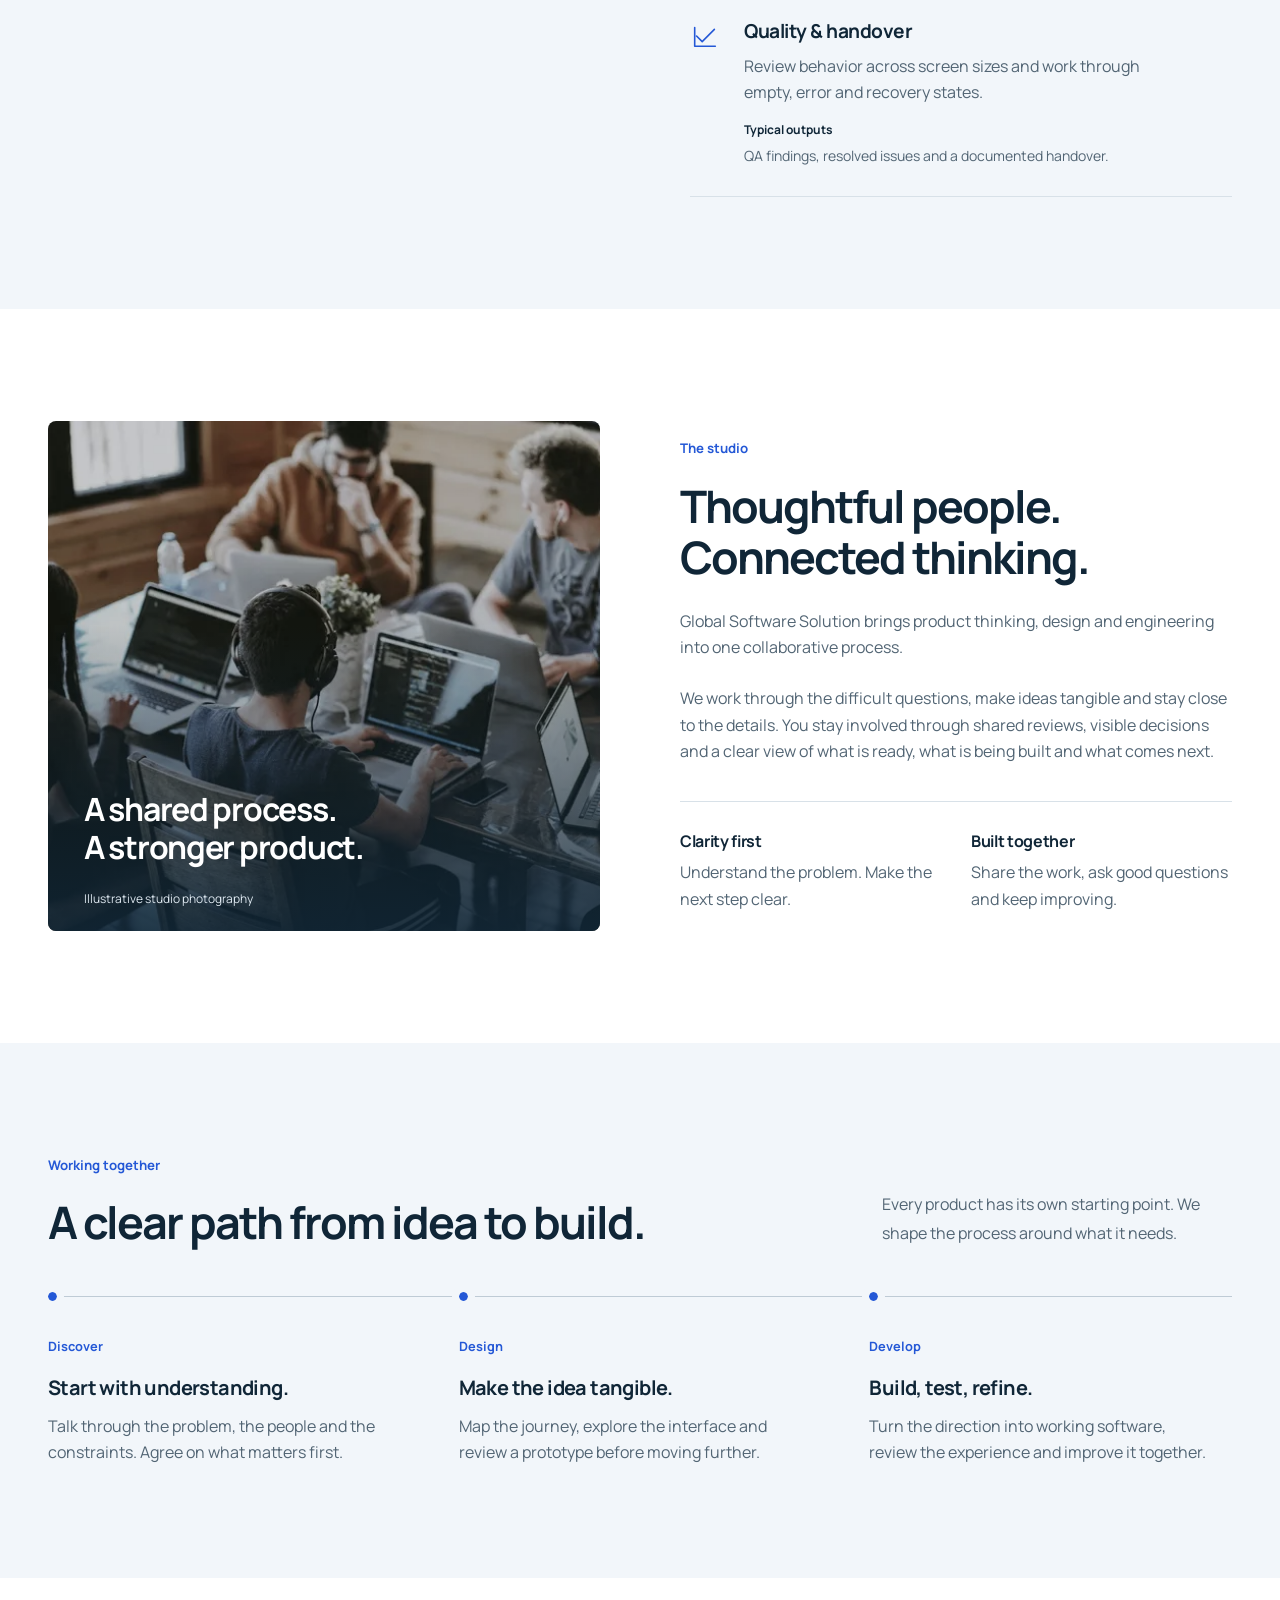
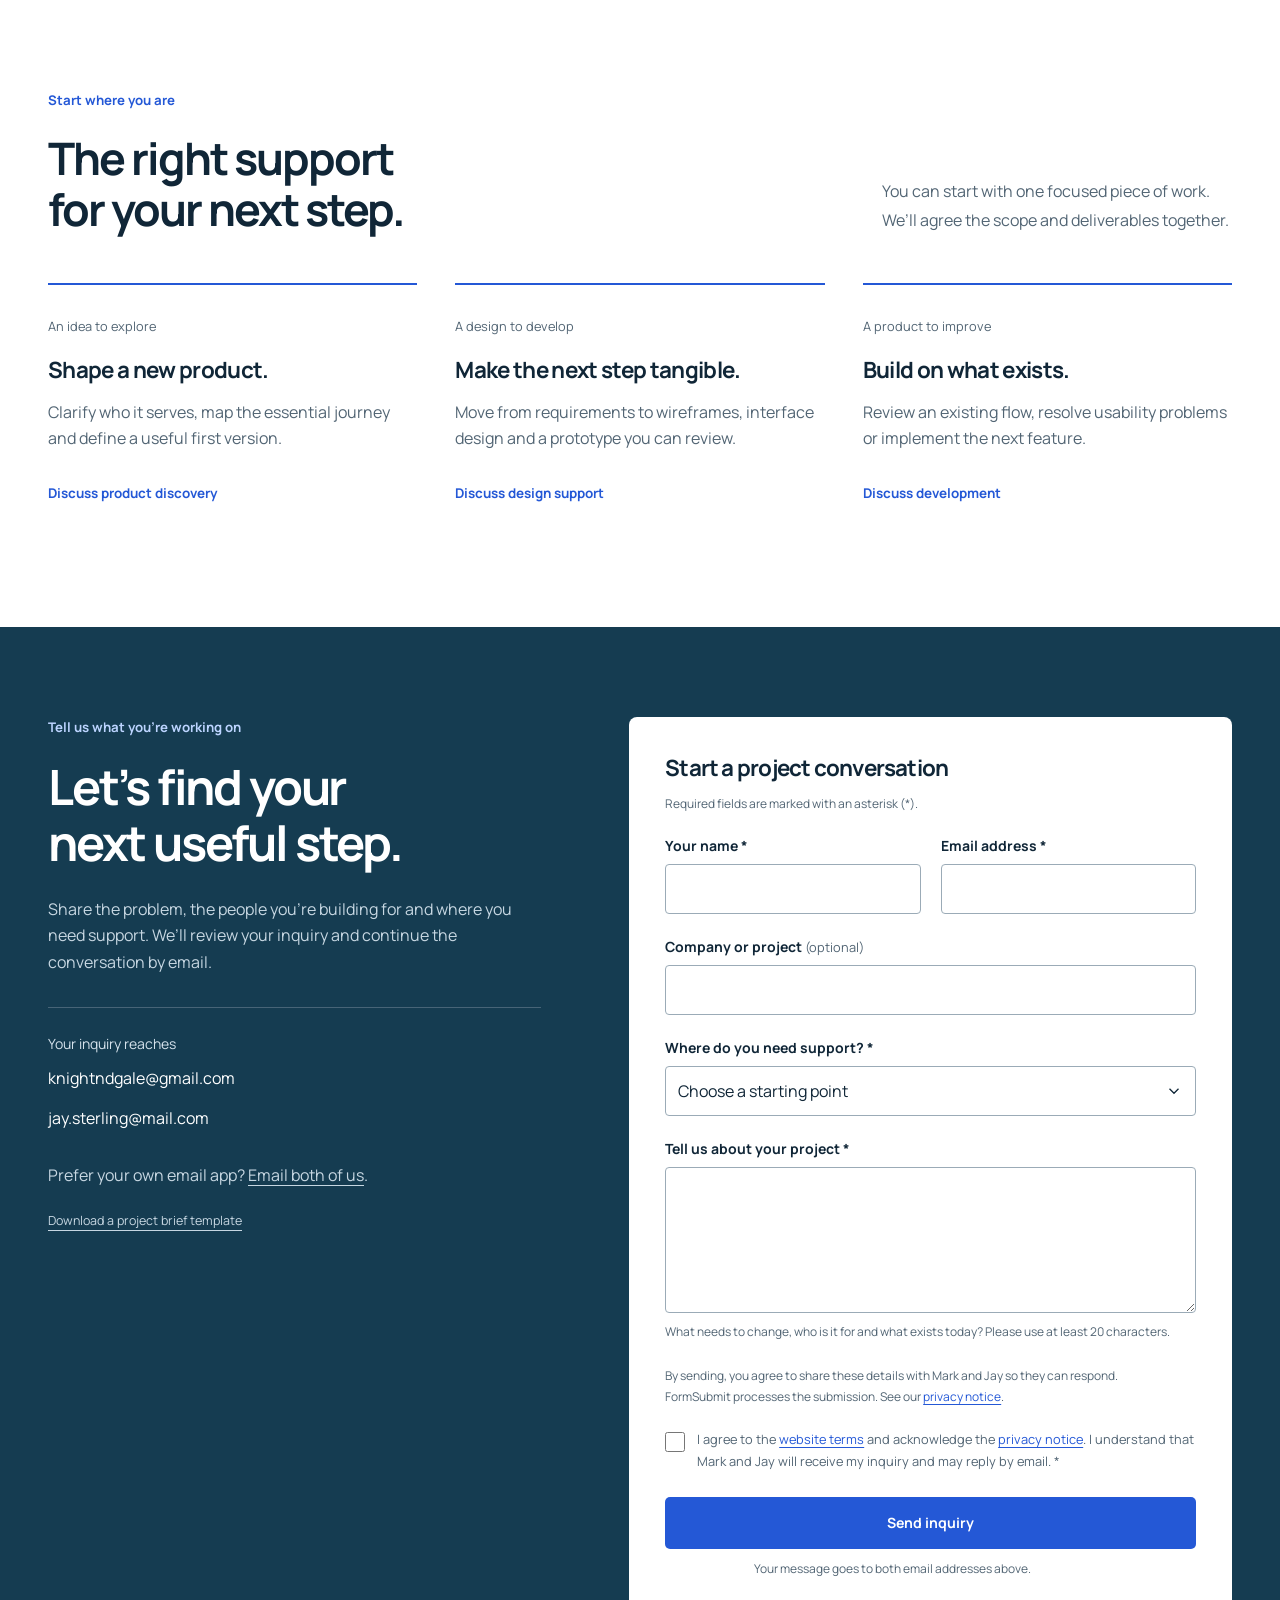
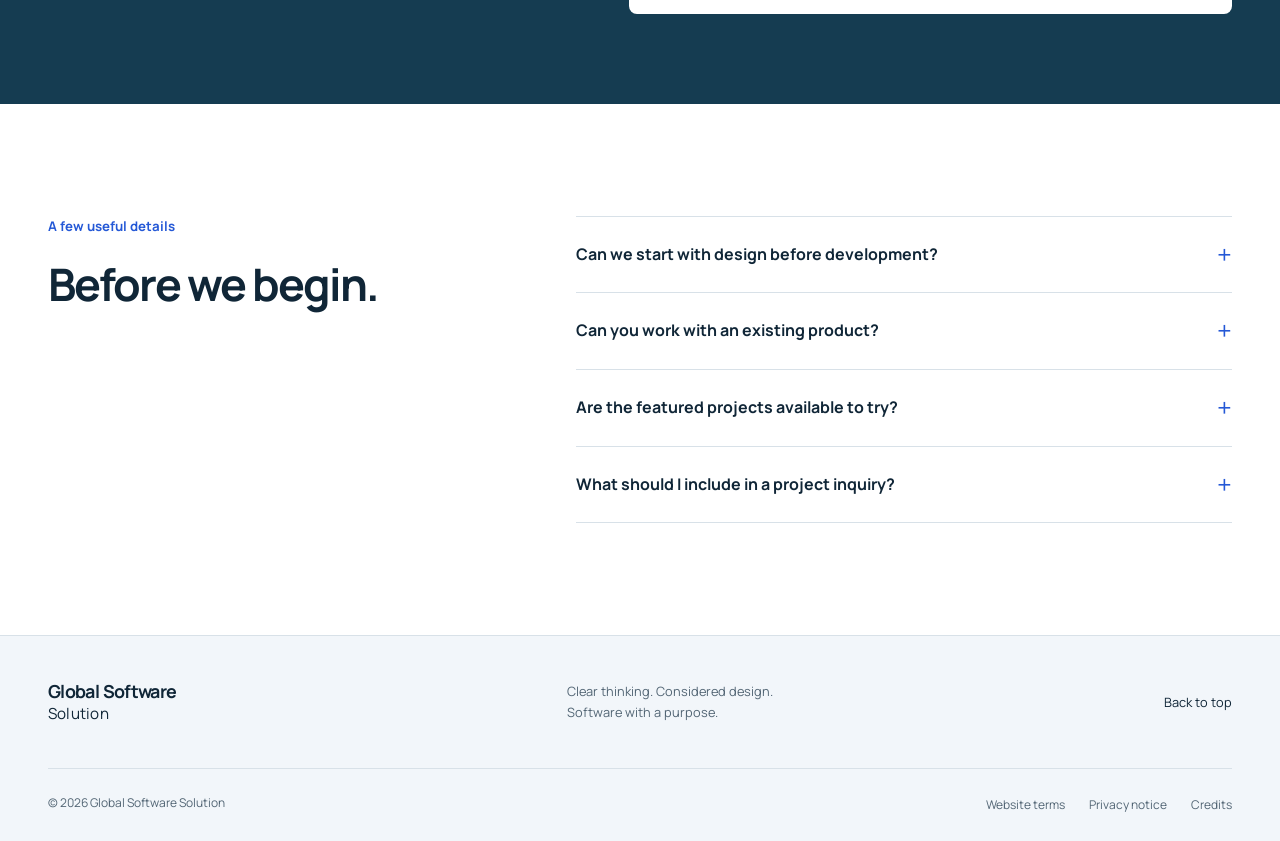
==== commit 40526ecd: "Unify PNTZE logo presentation on a clean white surface" ====
--- a/index.html
+++ b/index.html
@@ -71,7 +71,7 @@
           <div class="project-art pntze-art" aria-label="PNTZE source wordmark" role="img">
             <span class="art-note">A personal path forward</span>
             <div class="project-logo-panel"><img class="pntze-project-logo" src="assets/pntze-logo.png" alt="PNTZE" width="1020" height="249" loading="lazy"></div>
-            <span class="visual-caption">Project identity · Studio illustration</span>
+            <span class="visual-caption">PNTZE wordmark</span>
           </div>
           <div class="project-copy"><div class="project-meta"><span>Mobile experience</span><span class="status">In progress</span></div><h3>PNTZE</h3><p>Turning a detailed guided-learning concept into a clear mobile journey, from onboarding to a daily point of practice.</p><div class="project-bottom"><span>Product thinking · UI/UX · Prototyping</span><a class="text-link" href="#project-pntze" data-project="pntze">Explore PNTZE <svg viewBox="0 0 24 24" aria-hidden="true"><path d="M12 5v14M5 12h14"/></svg></a></div></div>
         </article>
--- a/styles.css
+++ b/styles.css
@@ -1,6 +1,6 @@
 @font-face{font-family:Manrope;src:url('assets/manrope-regular.woff2') format('woff2');font-weight:400 600;font-display:swap}@font-face{font-family:Manrope;src:url('assets/manrope-bold.woff2') format('woff2');font-weight:650 800;font-display:swap}
 :root{--ink:#102637;--ocean:#153c51;--blue:#2458d6;--blue-hover:#1944ae;--mist:#f2f6fa;--paper:#fff;--muted:#526574;--line:#d8e1e8;--sea:#cde9e4;--radius:8px;--content:1280px}
-*{box-sizing:border-box}html{scroll-behavior:auto;scroll-padding-top:110px}body{margin:0;font-family:Manrope,Arial,sans-serif;color:var(--ink);background:var(--paper);font-size:17px;line-height:1.65;-webkit-font-smoothing:antialiased}body.modal-open{overflow:hidden}button,a,summary{-webkit-tap-highlight-color:transparent;touch-action:manipulation}button,summary{cursor:pointer}a{color:inherit;text-decoration:none}button,input{font:inherit}button{color:inherit}a,button,summary{transition:background-color .18s,color .18s,border-color .18s}a:focus-visible,button:focus-visible,summary:focus-visible{outline:3px solid var(--blue);outline-offset:5px}.hero a:focus-visible,.contact-section a:focus-visible{outline-color:#fff}svg{width:24px;height:24px;fill:none;stroke:currentColor;stroke-width:1.7;stroke-linecap:round;stroke-linejoin:round;flex-shrink:0}img{display:block;max-width:100%}h1,h2,h3,p{margin:0}h1,h2,h3{font-weight:700;line-height:1.15;letter-spacing:-.045em;text-wrap:balance}h2{font-size:clamp(2rem,3.5vw,3.1rem)}h3{font-size:1.45rem;letter-spacing:-.03em}p{max-width:65ch}p+p{margin-top:20px}.container{width:min(var(--content),calc(100% - 96px));margin-inline:auto}.section{padding-block:112px}section[id],article[id]{scroll-margin-top:18px}.skip-link{position:fixed;z-index:100;top:12px;left:12px;padding:12px 20px;color:#fff;background:var(--ink);transform:translateY(-160%)}.skip-link:focus{transform:none}.site-header{position:sticky;top:0;z-index:20;background:#fffffff5;border-bottom:1px solid #e9eef2;backdrop-filter:blur(12px)}.header-inner{display:flex;align-items:center;justify-content:space-between;min-height:96px;gap:30px}.brand{display:inline-flex;align-items:center;gap:12px;font-size:1.02rem;font-weight:700;line-height:1.25;letter-spacing:-.02em}.brand-second{display:block}.header-inner nav{display:flex;align-items:center;gap:34px;font-size:.88rem;font-weight:600}.header-inner nav>a:not(.button){padding-block:12px}.header-inner nav>a:not(.button):hover{color:var(--blue)}.button{display:inline-flex;justify-content:center;align-items:center;gap:12px;min-height:52px;padding:14px 25px;border:1px solid transparent;border-radius:5px;background:var(--blue);color:#fff;font-weight:700;font-size:.88rem;line-height:1.4}.button:hover{background:var(--blue-hover)}.button:active{filter:brightness(.94)}.button-small{min-height:44px;padding:12px 23px}.button-white{color:var(--ink);background:#fff}.button-white:hover{background:#e3edf5}.menu-toggle{display:none;align-items:center;gap:9px;border:1px solid var(--line);border-radius:5px;padding:10px 12px;background:#fff;font-size:.88rem;min-height:44px}.hero{background:var(--ink);color:#fff;overflow:hidden}.hero-grid{display:grid;grid-template-columns:1.1fr 1fr;gap:52px;min-height:650px;align-items:center}.hero-copy{padding-block:64px}.intro-label{display:flex;align-items:center;gap:12px;font-size:.84rem;color:#c9d8e3;margin-bottom:30px}.line{height:2px;width:27px;background:#88b1fb;flex-shrink:0}h1{font-size:clamp(2.75rem,4.8vw,4.65rem);line-height:1.09;letter-spacing:-.055em}.hero-description{font-size:1.05rem;color:#c4d1dc;max-width:440px;line-height:1.8;margin-top:27px}.hero-actions{display:flex;align-items:center;gap:27px;margin-top:34px}.hero-text-link{font-size:.88rem;border-bottom:1px solid #7c8f9d;padding-block:8px}.hero-text-link:hover{color:#bdd4ff;border-color:#bdd4ff}.hero-footnote{margin-top:55px;display:flex;align-items:center;gap:10px;font-size:.78rem;color:#b7c8d5}.hero-footnote svg{width:20px;height:20px}.hero-art{position:relative;align-self:stretch;margin-right:calc((min(1280px,100vw - 96px) - 100vw)/2);min-height:560px;overflow:hidden}.hero-photo{height:100%;width:100%;object-fit:cover;object-position:48% center;filter:saturate(.65)}.photo-shade{position:absolute;inset:0;background:linear-gradient(180deg,rgba(16,38,55,.1) 40%,rgba(16,38,55,.8))}.hero-monogram{position:absolute;width:79%;height:83%;top:1%;left:6%;stroke:#fff;stroke-width:1.1;opacity:.36;fill:none}.photo-caption{position:absolute;bottom:72px;left:38px;display:flex;align-items:flex-start;gap:15px}.caption-cross{font-size:2.8rem;line-height:1;font-weight:400;color:#b9d0ff}.photo-caption p{font-size:1.65rem;line-height:1.3;font-weight:700;letter-spacing:-.04em}.photo-credit{position:absolute;bottom:20px;left:38px;font-size:.75rem;color:#e0e7ed}.project-index{background:var(--mist);border-bottom:1px solid var(--line)}.index-inner{display:flex;align-items:center;justify-content:space-between;gap:25px;min-height:105px}.index-inner>span:first-child{font-size:.8rem;color:var(--muted)}.index-inner>a{font-weight:700;font-size:1.4rem;letter-spacing:-.04em;padding:12px 0}.index-inner>a:hover{color:var(--blue)}.index-detail{font-size:.75rem;letter-spacing:0;font-weight:400;margin-left:6px}.index-note{font-size:.8rem;color:var(--muted)}.section-kicker{font-size:.83rem;font-weight:700;color:var(--blue);margin-bottom:20px}.section-heading{display:flex;justify-content:space-between;align-items:flex-end;gap:50px;margin-bottom:48px}.section-heading>p{max-width:350px;font-size:.95rem;color:var(--muted);line-height:1.8}.projects{display:grid;grid-template-columns:1fr 1fr;gap:48px 30px}.project{min-width:0}.project-featured{grid-column:1/-1;display:grid;grid-template-columns:1.35fr 1fr;background:var(--mist);border-radius:var(--radius);overflow:hidden}.project-art{height:340px;position:relative;overflow:hidden;border-radius:var(--radius)}.project-featured .project-art{height:420px;border-radius:0}.art-note{position:absolute;top:27px;left:30px;font-size:.8rem;z-index:2}.visual-caption{position:absolute;bottom:18px;left:30px;font-size:.75rem;z-index:2;opacity:.85}.art-word{position:absolute;font-weight:800;line-height:1;letter-spacing:-.08em}.pntze-art{background:#dcdcf1;color:#32275b;isolation:isolate}.pntze-word{font-size:6.6rem;top:145px;left:70px}.word-point{color:#6a4d98}.pntze-orbit{position:absolute;border:1px solid #b9b0d4;border-radius:50%;height:560px;width:560px;left:215px;top:-40px;transform:rotate(-25deg)}.orbit-two{width:700px;height:700px;left:145px;top:-110px}.orbit-three{width:850px;height:850px;left:70px;top:-185px}.pntze-point{position:absolute;z-index:1;border-radius:50%;background:#7968a0;border:9px solid #dcdcf1}.point-one{height:48px;width:48px;left:245px;top:74px}.point-two{height:65px;width:65px;right:100px;bottom:65px;background:#b48082}.point-three{height:30px;width:30px;left:130px;bottom:54px;background:#447c74}.project-copy{padding:25px 0 0}.project-featured .project-copy{padding:48px;display:flex;flex-direction:column;justify-content:center}.project-meta{display:flex;justify-content:space-between;gap:12px;font-size:.75rem;color:var(--muted);align-items:center}.status{border:1px solid #bfcbd3;border-radius:100px;padding:3px 10px;font-size:.75rem;color:#445968;white-space:nowrap}.project-copy h3{font-size:1.7rem;margin-top:19px}.project-copy>p{color:var(--muted);font-size:.95rem;margin-top:13px;max-width:36ch}.project-bottom{display:flex;flex-wrap:wrap;align-items:center;justify-content:space-between;gap:20px;margin-top:27px}.project-bottom>span{font-size:.75rem;color:var(--muted)}.project-featured .project-bottom{align-items:flex-start;flex-direction:column;gap:24px}.text-link{display:inline-flex;align-items:center;gap:10px;font-weight:700;font-size:.84rem;min-height:44px;line-height:1.4}.text-link svg{width:17px;height:17px}.text-link:hover{color:var(--blue);text-decoration:underline;text-underline-offset:5px}.scndz-art{background:#e6edf2;color:#233e55}.car-drawing{position:absolute;top:56px;left:5%;width:90%;height:auto;stroke:#70899e;stroke-width:1.5}.scndz-word{font-size:4.6rem;left:30px;bottom:45px;letter-spacing:.02em}.cfs-art{background:#d3e9e4;color:#174d49}.network-lines{position:absolute;inset:0;width:100%;height:100%;stroke:#79a79d;stroke-width:1.4}.network-lines circle{fill:#d3e9e4}.network-lines .center-node{fill:#b3d5ca}.cfs-word{font-size:5.2rem;left:28px;bottom:43px}.work-note{margin-top:32px;font-size:.75rem;color:var(--muted)}.expertise-section{background:var(--mist)}.expertise-layout{display:grid;grid-template-columns:1fr 1fr;gap:100px}.expertise-intro>p:not(.section-kicker){margin-top:27px;color:var(--muted);font-size:.95rem;max-width:42ch}.expertise-intro .text-link{margin-top:28px;color:var(--blue)}.service-list{border-top:1px solid var(--line)}.service{display:flex;gap:24px;padding:28px 0;border-bottom:1px solid var(--line)}.service>svg{width:30px;height:30px;color:var(--blue);margin-top:1px}.service h3{font-size:1.2rem;letter-spacing:-.025em}.service p{font-size:.9rem;color:var(--muted);margin-top:11px;max-width:42ch}.studio-section{display:grid;grid-template-columns:1fr 1fr;align-items:center;gap:80px}.studio-visual{position:relative;border-radius:var(--radius);overflow:hidden;min-height:510px;align-self:stretch}.studio-visual:after{content:'';position:absolute;inset:40% 0 0;background:linear-gradient(transparent,#102637d9)}.studio-visual img{width:100%;height:100%;position:absolute;inset:0;object-fit:cover;object-position:25% center;filter:saturate(.65)}.studio-image-label{position:absolute;bottom:64px;left:36px;z-index:1;font-size:2rem;font-weight:700;letter-spacing:-.04em;line-height:1.2;color:#fff}.studio-photo-note{position:absolute;z-index:1;bottom:22px;left:36px;font-size:.75rem;color:#dde7ef}.studio-copy>p:not(.section-kicker){color:var(--muted);font-size:.95rem;margin-top:25px}.studio-values{display:grid;grid-template-columns:1fr 1fr;gap:30px;margin-top:36px;padding-top:30px;border-top:1px solid var(--line)}.studio-values h3{font-size:1rem;letter-spacing:-.02em}.studio-values p{font-size:.82rem;line-height:1.7;color:var(--muted);margin-top:9px}.process-section{background:var(--mist)}.process-grid{display:grid;grid-template-columns:repeat(3,1fr);gap:48px;position:relative;padding-top:34px;border-top:1px solid #bfcbd5}.process-grid>div{position:relative}.process-grid>div:before{content:'';height:9px;width:9px;position:absolute;top:-39px;border-radius:50%;background:var(--blue);outline:7px solid var(--mist)}.process-step{font-size:.8rem;font-weight:700;color:var(--blue)}.process-grid h3{font-size:1.25rem;margin-top:17px}.process-grid p{font-size:.9rem;color:var(--muted);margin-top:14px;max-width:34ch}.contact-section{background:var(--ocean);color:#fff;padding-block:90px}.contact-inner{display:grid;grid-template-columns:1.5fr 1fr;gap:80px;align-items:center}.contact-section .section-kicker{color:#bcd4ff}.contact-section h2{font-size:clamp(2.25rem,3.8vw,3.4rem);max-width:20ch}.contact-inner>div>p:last-child{margin-top:26px;color:#c7d7e2;max-width:47ch;font-size:.95rem}.contact-actions{display:flex;align-items:flex-start;flex-direction:column;gap:16px;justify-self:end}.contact-actions .button{min-width:245px}.contact-caption{font-size:.78rem;color:#c7d7e2}.contact-secondary{font-size:.78rem;text-decoration:underline;text-underline-offset:5px;margin-top:12px;padding-block:10px}.contact-secondary:hover{color:#bcd4ff}.faq-section{display:grid;grid-template-columns:1fr 1.5fr;gap:90px}.faq-list{border-top:1px solid var(--line)}details{border-bottom:1px solid var(--line)}summary{display:flex;list-style:none;justify-content:space-between;gap:24px;align-items:center;padding:25px 0;font-size:.93rem;font-weight:700;line-height:1.6}summary::-webkit-details-marker{display:none}summary>span{font-size:1.6rem;line-height:1;color:var(--blue);font-weight:400}details[open] summary>span{transform:rotate(45deg)}details>p{padding:0 40px 26px 0;color:var(--muted);font-size:.9rem}summary:hover{color:var(--blue)}footer{border-top:1px solid var(--line);background:var(--mist)}.footer-main{display:flex;justify-content:space-between;gap:40px;align-items:center;padding-block:44px}.footer-main>p{font-size:.8rem;color:var(--muted)}.back-top{font-size:.8rem;display:flex;gap:12px;align-items:center;min-height:44px}.back-top svg{width:18px;height:18px}.back-top:hover{color:var(--blue)}.footer-bottom{display:flex;justify-content:space-between;gap:24px;border-top:1px solid var(--line);padding-block:24px;font-size:.75rem;color:var(--muted)}.footer-bottom>div{display:flex;gap:30px}.footer-bottom a:hover{text-decoration:underline}.footer-bottom a{display:inline-flex;align-items:center;min-height:24px}dialog{color:var(--ink);border:0;border-radius:12px;max-width:670px;width:calc(100% - 36px);max-height:calc(100dvh - 48px);padding:55px;box-shadow:0 20px 100px #10263740}dialog::backdrop{background:#102637b8;backdrop-filter:blur(4px)}.dialog-close{position:absolute;right:14px;top:14px;display:grid;place-items:center;width:44px;height:44px;border:0;background:var(--mist);border-radius:50%}.dialog-close:hover{background:#dce5ed}.dialog-status{font-size:.78rem;color:var(--blue);font-weight:700;margin-bottom:16px}.dialog-lead{font-size:1.08rem;color:var(--muted);margin-top:22px}dialog h3{font-size:1rem;letter-spacing:-.02em;margin-top:30px}dialog ul{padding-left:22px;font-size:.92rem;color:var(--muted)}dialog li+li{margin-top:9px}.dialog-note{padding:18px 20px;background:var(--mist);font-size:.82rem;margin-top:28px;border-radius:5px}dialog .button{margin-top:26px}.project-fallbacks{display:none}.project-fallbacks:has(article:target){display:block;padding:40px max(24px,calc((100vw - 1280px)/2));background:var(--mist)}.project-fallbacks article{display:none}.project-fallbacks article:target{display:block}.project-fallbacks h2{margin-bottom:20px}.project-fallbacks a{display:inline-block;text-decoration:underline;padding:15px 0}.credits-main{max-width:800px;padding-block:90px}.credits-main h1{font-size:3rem}.credits-main h2{font-size:1.6rem;margin-top:40px;margin-bottom:15px}.credits-main p{color:var(--muted)}.credits-main a:not(.button){color:var(--blue);text-decoration:underline}.credits-main .button{margin-top:35px}
+*{box-sizing:border-box}html{scroll-behavior:auto;scroll-padding-top:110px}body{margin:0;font-family:Manrope,Arial,sans-serif;color:var(--ink);background:var(--paper);font-size:17px;line-height:1.65;-webkit-font-smoothing:antialiased}body.modal-open{overflow:hidden}button,a,summary{-webkit-tap-highlight-color:transparent;touch-action:manipulation}button,summary{cursor:pointer}a{color:inherit;text-decoration:none}button,input{font:inherit}button{color:inherit}a,button,summary{transition:background-color .18s,color .18s,border-color .18s}a:focus-visible,button:focus-visible,summary:focus-visible{outline:3px solid var(--blue);outline-offset:5px}.hero a:focus-visible,.contact-section a:focus-visible{outline-color:#fff}svg{width:24px;height:24px;fill:none;stroke:currentColor;stroke-width:1.7;stroke-linecap:round;stroke-linejoin:round;flex-shrink:0}img{display:block;max-width:100%}h1,h2,h3,p{margin:0}h1,h2,h3{font-weight:700;line-height:1.15;letter-spacing:-.045em;text-wrap:balance}h2{font-size:clamp(2rem,3.5vw,3.1rem)}h3{font-size:1.45rem;letter-spacing:-.03em}p{max-width:65ch}p+p{margin-top:20px}.container{width:min(var(--content),calc(100% - 96px));margin-inline:auto}.section{padding-block:112px}section[id],article[id]{scroll-margin-top:18px}.skip-link{position:fixed;z-index:100;top:12px;left:12px;padding:12px 20px;color:#fff;background:var(--ink);transform:translateY(-160%)}.skip-link:focus{transform:none}.site-header{position:sticky;top:0;z-index:20;background:#fffffff5;border-bottom:1px solid #e9eef2;backdrop-filter:blur(12px)}.header-inner{display:flex;align-items:center;justify-content:space-between;min-height:96px;gap:30px}.brand{display:inline-flex;align-items:center;gap:12px;font-size:1.02rem;font-weight:700;line-height:1.25;letter-spacing:-.02em}.brand-second{display:block}.header-inner nav{display:flex;align-items:center;gap:34px;font-size:.88rem;font-weight:600}.header-inner nav>a:not(.button){padding-block:12px}.header-inner nav>a:not(.button):hover{color:var(--blue)}.button{display:inline-flex;justify-content:center;align-items:center;gap:12px;min-height:52px;padding:14px 25px;border:1px solid transparent;border-radius:5px;background:var(--blue);color:#fff;font-weight:700;font-size:.88rem;line-height:1.4}.button:hover{background:var(--blue-hover)}.button:active{filter:brightness(.94)}.button-small{min-height:44px;padding:12px 23px}.button-white{color:var(--ink);background:#fff}.button-white:hover{background:#e3edf5}.menu-toggle{display:none;align-items:center;gap:9px;border:1px solid var(--line);border-radius:5px;padding:10px 12px;background:#fff;font-size:.88rem;min-height:44px}.hero{background:var(--ink);color:#fff;overflow:hidden}.hero-grid{display:grid;grid-template-columns:1.1fr 1fr;gap:52px;min-height:650px;align-items:center}.hero-copy{padding-block:64px}.intro-label{display:flex;align-items:center;gap:12px;font-size:.84rem;color:#c9d8e3;margin-bottom:30px}.line{height:2px;width:27px;background:#88b1fb;flex-shrink:0}h1{font-size:clamp(2.75rem,4.8vw,4.65rem);line-height:1.09;letter-spacing:-.055em}.hero-description{font-size:1.05rem;color:#c4d1dc;max-width:440px;line-height:1.8;margin-top:27px}.hero-actions{display:flex;align-items:center;gap:27px;margin-top:34px}.hero-text-link{font-size:.88rem;border-bottom:1px solid #7c8f9d;padding-block:8px}.hero-text-link:hover{color:#bdd4ff;border-color:#bdd4ff}.hero-footnote{margin-top:55px;display:flex;align-items:center;gap:10px;font-size:.78rem;color:#b7c8d5}.hero-footnote svg{width:20px;height:20px}.hero-art{position:relative;align-self:stretch;margin-right:calc((min(1280px,100vw - 96px) - 100vw)/2);min-height:560px;overflow:hidden}.hero-photo{height:100%;width:100%;object-fit:cover;object-position:48% center;filter:saturate(.65)}.photo-shade{position:absolute;inset:0;background:linear-gradient(180deg,rgba(16,38,55,.1) 40%,rgba(16,38,55,.8))}.hero-monogram{position:absolute;width:79%;height:83%;top:1%;left:6%;stroke:#fff;stroke-width:1.1;opacity:.36;fill:none}.photo-caption{position:absolute;bottom:72px;left:38px;display:flex;align-items:flex-start;gap:15px}.caption-cross{font-size:2.8rem;line-height:1;font-weight:400;color:#b9d0ff}.photo-caption p{font-size:1.65rem;line-height:1.3;font-weight:700;letter-spacing:-.04em}.photo-credit{position:absolute;bottom:20px;left:38px;font-size:.75rem;color:#e0e7ed}.project-index{background:var(--mist);border-bottom:1px solid var(--line)}.index-inner{display:flex;align-items:center;justify-content:space-between;gap:25px;min-height:105px}.index-inner>span:first-child{font-size:.8rem;color:var(--muted)}.index-inner>a{font-weight:700;font-size:1.4rem;letter-spacing:-.04em;padding:12px 0}.index-inner>a:hover{color:var(--blue)}.index-detail{font-size:.75rem;letter-spacing:0;font-weight:400;margin-left:6px}.index-note{font-size:.8rem;color:var(--muted)}.section-kicker{font-size:.83rem;font-weight:700;color:var(--blue);margin-bottom:20px}.section-heading{display:flex;justify-content:space-between;align-items:flex-end;gap:50px;margin-bottom:48px}.section-heading>p{max-width:350px;font-size:.95rem;color:var(--muted);line-height:1.8}.projects{display:grid;grid-template-columns:1fr 1fr;gap:48px 30px}.project{min-width:0}.project-featured{grid-column:1/-1;display:grid;grid-template-columns:1.35fr 1fr;background:var(--mist);border-radius:var(--radius);overflow:hidden}.project-art{height:340px;position:relative;overflow:hidden;border-radius:var(--radius)}.project-featured .project-art{height:420px;border-radius:0}.art-note{position:absolute;top:27px;left:30px;font-size:.8rem;z-index:2}.visual-caption{position:absolute;bottom:18px;left:30px;font-size:.75rem;z-index:2;opacity:.85}.art-word{position:absolute;font-weight:800;line-height:1;letter-spacing:-.08em}.pntze-art{background:var(--paper);color:var(--ink);isolation:isolate;display:grid;place-items:center;border:1px solid var(--line)}.pntze-word{font-size:6.6rem;top:145px;left:70px}.word-point{color:#6a4d98}.pntze-orbit{position:absolute;border:1px solid #b9b0d4;border-radius:50%;height:560px;width:560px;left:215px;top:-40px;transform:rotate(-25deg)}.orbit-two{width:700px;height:700px;left:145px;top:-110px}.orbit-three{width:850px;height:850px;left:70px;top:-185px}.pntze-point{position:absolute;z-index:1;border-radius:50%;background:#7968a0;border:9px solid #dcdcf1}.point-one{height:48px;width:48px;left:245px;top:74px}.point-two{height:65px;width:65px;right:100px;bottom:65px;background:#b48082}.point-three{height:30px;width:30px;left:130px;bottom:54px;background:#447c74}.project-copy{padding:25px 0 0}.project-featured .project-copy{padding:48px;display:flex;flex-direction:column;justify-content:center}.project-meta{display:flex;justify-content:space-between;gap:12px;font-size:.75rem;color:var(--muted);align-items:center}.status{border:1px solid #bfcbd3;border-radius:100px;padding:3px 10px;font-size:.75rem;color:#445968;white-space:nowrap}.project-copy h3{font-size:1.7rem;margin-top:19px}.project-copy>p{color:var(--muted);font-size:.95rem;margin-top:13px;max-width:36ch}.project-bottom{display:flex;flex-wrap:wrap;align-items:center;justify-content:space-between;gap:20px;margin-top:27px}.project-bottom>span{font-size:.75rem;color:var(--muted)}.project-featured .project-bottom{align-items:flex-start;flex-direction:column;gap:24px}.text-link{display:inline-flex;align-items:center;gap:10px;font-weight:700;font-size:.84rem;min-height:44px;line-height:1.4}.text-link svg{width:17px;height:17px}.text-link:hover{color:var(--blue);text-decoration:underline;text-underline-offset:5px}.scndz-art{background:#e6edf2;color:#233e55}.car-drawing{position:absolute;top:56px;left:5%;width:90%;height:auto;stroke:#70899e;stroke-width:1.5}.scndz-word{font-size:4.6rem;left:30px;bottom:45px;letter-spacing:.02em}.cfs-art{background:#d3e9e4;color:#174d49}.network-lines{position:absolute;inset:0;width:100%;height:100%;stroke:#79a79d;stroke-width:1.4}.network-lines circle{fill:#d3e9e4}.network-lines .center-node{fill:#b3d5ca}.cfs-word{font-size:5.2rem;left:28px;bottom:43px}.work-note{margin-top:32px;font-size:.75rem;color:var(--muted)}.expertise-section{background:var(--mist)}.expertise-layout{display:grid;grid-template-columns:1fr 1fr;gap:100px}.expertise-intro>p:not(.section-kicker){margin-top:27px;color:var(--muted);font-size:.95rem;max-width:42ch}.expertise-intro .text-link{margin-top:28px;color:var(--blue)}.service-list{border-top:1px solid var(--line)}.service{display:flex;gap:24px;padding:28px 0;border-bottom:1px solid var(--line)}.service>svg{width:30px;height:30px;color:var(--blue);margin-top:1px}.service h3{font-size:1.2rem;letter-spacing:-.025em}.service p{font-size:.9rem;color:var(--muted);margin-top:11px;max-width:42ch}.studio-section{display:grid;grid-template-columns:1fr 1fr;align-items:center;gap:80px}.studio-visual{position:relative;border-radius:var(--radius);overflow:hidden;min-height:510px;align-self:stretch}.studio-visual:after{content:'';position:absolute;inset:40% 0 0;background:linear-gradient(transparent,#102637d9)}.studio-visual img{width:100%;height:100%;position:absolute;inset:0;object-fit:cover;object-position:25% center;filter:saturate(.65)}.studio-image-label{position:absolute;bottom:64px;left:36px;z-index:1;font-size:2rem;font-weight:700;letter-spacing:-.04em;line-height:1.2;color:#fff}.studio-photo-note{position:absolute;z-index:1;bottom:22px;left:36px;font-size:.75rem;color:#dde7ef}.studio-copy>p:not(.section-kicker){color:var(--muted);font-size:.95rem;margin-top:25px}.studio-values{display:grid;grid-template-columns:1fr 1fr;gap:30px;margin-top:36px;padding-top:30px;border-top:1px solid var(--line)}.studio-values h3{font-size:1rem;letter-spacing:-.02em}.studio-values p{font-size:.82rem;line-height:1.7;color:var(--muted);margin-top:9px}.process-section{background:var(--mist)}.process-grid{display:grid;grid-template-columns:repeat(3,1fr);gap:48px;position:relative;padding-top:34px;border-top:1px solid #bfcbd5}.process-grid>div{position:relative}.process-grid>div:before{content:'';height:9px;width:9px;position:absolute;top:-39px;border-radius:50%;background:var(--blue);outline:7px solid var(--mist)}.process-step{font-size:.8rem;font-weight:700;color:var(--blue)}.process-grid h3{font-size:1.25rem;margin-top:17px}.process-grid p{font-size:.9rem;color:var(--muted);margin-top:14px;max-width:34ch}.contact-section{background:var(--ocean);color:#fff;padding-block:90px}.contact-inner{display:grid;grid-template-columns:1.5fr 1fr;gap:80px;align-items:center}.contact-section .section-kicker{color:#bcd4ff}.contact-section h2{font-size:clamp(2.25rem,3.8vw,3.4rem);max-width:20ch}.contact-inner>div>p:last-child{margin-top:26px;color:#c7d7e2;max-width:47ch;font-size:.95rem}.contact-actions{display:flex;align-items:flex-start;flex-direction:column;gap:16px;justify-self:end}.contact-actions .button{min-width:245px}.contact-caption{font-size:.78rem;color:#c7d7e2}.contact-secondary{font-size:.78rem;text-decoration:underline;text-underline-offset:5px;margin-top:12px;padding-block:10px}.contact-secondary:hover{color:#bcd4ff}.faq-section{display:grid;grid-template-columns:1fr 1.5fr;gap:90px}.faq-list{border-top:1px solid var(--line)}details{border-bottom:1px solid var(--line)}summary{display:flex;list-style:none;justify-content:space-between;gap:24px;align-items:center;padding:25px 0;font-size:.93rem;font-weight:700;line-height:1.6}summary::-webkit-details-marker{display:none}summary>span{font-size:1.6rem;line-height:1;color:var(--blue);font-weight:400}details[open] summary>span{transform:rotate(45deg)}details>p{padding:0 40px 26px 0;color:var(--muted);font-size:.9rem}summary:hover{color:var(--blue)}footer{border-top:1px solid var(--line);background:var(--mist)}.footer-main{display:flex;justify-content:space-between;gap:40px;align-items:center;padding-block:44px}.footer-main>p{font-size:.8rem;color:var(--muted)}.back-top{font-size:.8rem;display:flex;gap:12px;align-items:center;min-height:44px}.back-top svg{width:18px;height:18px}.back-top:hover{color:var(--blue)}.footer-bottom{display:flex;justify-content:space-between;gap:24px;border-top:1px solid var(--line);padding-block:24px;font-size:.75rem;color:var(--muted)}.footer-bottom>div{display:flex;gap:30px}.footer-bottom a:hover{text-decoration:underline}.footer-bottom a{display:inline-flex;align-items:center;min-height:24px}dialog{color:var(--ink);border:0;border-radius:12px;max-width:670px;width:calc(100% - 36px);max-height:calc(100dvh - 48px);padding:55px;box-shadow:0 20px 100px #10263740}dialog::backdrop{background:#102637b8;backdrop-filter:blur(4px)}.dialog-close{position:absolute;right:14px;top:14px;display:grid;place-items:center;width:44px;height:44px;border:0;background:var(--mist);border-radius:50%}.dialog-close:hover{background:#dce5ed}.dialog-status{font-size:.78rem;color:var(--blue);font-weight:700;margin-bottom:16px}.dialog-lead{font-size:1.08rem;color:var(--muted);margin-top:22px}dialog h3{font-size:1rem;letter-spacing:-.02em;margin-top:30px}dialog ul{padding-left:22px;font-size:.92rem;color:var(--muted)}dialog li+li{margin-top:9px}.dialog-note{padding:18px 20px;background:var(--mist);font-size:.82rem;margin-top:28px;border-radius:5px}dialog .button{margin-top:26px}.project-fallbacks{display:none}.project-fallbacks:has(article:target){display:block;padding:40px max(24px,calc((100vw - 1280px)/2));background:var(--mist)}.project-fallbacks article{display:none}.project-fallbacks article:target{display:block}.project-fallbacks h2{margin-bottom:20px}.project-fallbacks a{display:inline-block;text-decoration:underline;padding:15px 0}.credits-main{max-width:800px;padding-block:90px}.credits-main h1{font-size:3rem}.credits-main h2{font-size:1.6rem;margin-top:40px;margin-bottom:15px}.credits-main p{color:var(--muted)}.credits-main a:not(.button){color:var(--blue);text-decoration:underline}.credits-main .button{margin-top:35px}
 @media(min-width:1500px){.hero-art{margin-right:0;border-radius:0 0 8px 8px}.hero-grid{gap:70px;min-height:680px}}
 @media(max-width:1100px){.container{width:calc(100% - 64px)}.hero-grid{gap:30px;min-height:610px;grid-template-columns:1.15fr 1fr}.hero-art{margin-right:-32px}.hero-copy{padding-block:48px}.intro-label{font-size:.75rem}.hero-footnote{font-size:.75rem}.hero-actions{gap:18px}.hero-actions .button{padding-inline:18px}.hero-text-link{font-size:.8rem}.index-note{display:none}.expertise-layout{gap:55px}.studio-section{gap:45px}.project-featured .project-copy{padding:32px}.pntze-word{left:36px;font-size:5.8rem}.contact-inner{gap:45px}.faq-section{gap:50px}.header-inner nav{gap:24px}.section{padding-block:88px}}
 @media(max-width:800px){html{scroll-padding-top:95px}.container{width:calc(100% - 48px)}.header-inner{min-height:80px}.brand{font-size:.9rem}.brand img{width:39px;height:39px}.header-inner nav{gap:18px;font-size:.8rem}.header-inner nav .button{padding:11px 16px}.hero-grid{grid-template-columns:1.2fr 1fr;gap:24px}.hero-copy{padding-block:48px}h1{font-size:3rem}.intro-label{font-size:.75rem;gap:8px;align-items:flex-start}.intro-label .line{margin-top:8px;width:18px}.hero-description{font-size:.9rem}.hero-actions{flex-direction:column;align-items:flex-start;gap:12px;margin-top:28px}.hero-footnote{margin-top:28px;align-items:flex-start}.hero-footnote svg{width:18px;height:18px}.hero-art{margin-right:-24px;min-height:500px}.photo-caption{left:22px;bottom:65px;gap:8px}.photo-caption p{font-size:1.3rem}.photo-credit{left:22px;max-width:160px;font-size:.75rem}.index-inner{min-height:90px;gap:24px}.index-inner>span:first-child{max-width:100px;line-height:1.5;font-size:.75rem}.index-inner>a{font-size:1.2rem}.index-detail{display:none}.section-heading{gap:32px;align-items:flex-start}.section-heading>p{max-width:260px;font-size:.86rem}.projects{gap:38px 24px}.project-featured{grid-template-columns:1.1fr 1fr}.project-featured .project-art{height:380px}.project-featured .project-copy{padding:25px}.pntze-word{font-size:4.6rem;left:26px;top:158px}.project-art{height:290px}.project-copy>p{font-size:.88rem}.art-note{left:22px;font-size:.75rem}.visual-caption{left:22px}.scndz-word{font-size:3.8rem;left:22px}.cfs-word{font-size:4.5rem;left:22px}.project-meta{font-size:.75rem;align-items:flex-start}.status{font-size:.75rem}.project-bottom{gap:7px}.expertise-layout{grid-template-columns:1fr;gap:40px}.expertise-intro{max-width:580px}.expertise-intro>p:not(.section-kicker){max-width:56ch}.service-list{display:grid;grid-template-columns:1fr 1fr;column-gap:38px}.service{gap:17px}.studio-section{gap:30px}.studio-visual{min-height:530px}.studio-image-label{left:24px;font-size:1.7rem}.studio-photo-note{left:24px;font-size:.75rem}.studio-copy>p:not(.section-kicker){font-size:.88rem}.studio-values{grid-template-columns:1fr;gap:22px;margin-top:26px}.process-grid{gap:28px}.process-grid h3{font-size:1.1rem}.process-grid p{font-size:.85rem}.contact-inner{grid-template-columns:1fr;gap:35px}.contact-actions{justify-self:start}.faq-section{grid-template-columns:1fr;gap:35px}.footer-main{gap:30px}.footer-main>p{display:none}.footer-bottom{font-size:.75rem;gap:16px}.footer-bottom>div{gap:20px}}
@@ -14,10 +14,10 @@
 
 /* Revised studio identity, source project wordmarks and inquiry experience. */
 @font-face{font-family:Oswald;src:url('assets/oswald-bold.woff2') format('woff2');font-weight:700 900;font-display:swap}
-.brand{font-size:1.12rem;line-height:1.17;letter-spacing:-.035em}.brand-second{font-size:.85em;font-weight:400;letter-spacing:.015em;margin-top:3px}.hero-monogram{display:none}.project-logo-panel{position:absolute;left:7%;right:7%;top:36%;padding:19px 22px;background:#fff;border-radius:5px}.pntze-project-logo{width:100%;height:auto}.pntze-art{background:#eee5f1}.pntze-orbit{opacity:.55}.scndz-art{background:#faf9f6}.scndz-project-logo{position:absolute;left:34px;top:74px;display:flex;flex-direction:column;align-items:flex-start;color:#0a0a0a;font:900 65px/.9 Oswald,Arial,sans-serif;letter-spacing:-.08em}.scndz-project-logo>span{display:block}.scndz-project-logo i{display:inline-block;width:.32em;height:.32em;border-radius:50%;background:#f23a0a;margin-left:.1em;margin-bottom:.03em}.scndz-art .car-drawing{left:27%;top:95px;width:76%;stroke:#b0a99e;stroke-width:1.3}.service p.service-output{font-size:.875rem;color:var(--muted);margin-top:15px;line-height:1.7}.service-output strong{display:block;color:var(--ink);font-size:.75rem;font-weight:700;margin-bottom:3px}.starting-grid{display:grid;grid-template-columns:repeat(3,1fr);gap:38px}.starting-grid article{border-top:2px solid var(--blue);padding:26px 0 0}.starting-label{font-size:.8rem;color:var(--muted)}.starting-grid h3{font-size:1.4rem;margin-top:18px}.starting-grid p{margin-top:16px;color:var(--muted);font-size:1rem}.starting-grid button{border:0;background:none;color:var(--blue);padding:10px 0;margin-top:20px;text-align:left}.starting-grid button:hover{text-decoration:underline}.contact-inner{grid-template-columns:.9fr 1.1fr;gap:88px;align-items:start}.contact-section h2{font-size:clamp(2.5rem,3.8vw,3.5rem)}.inquiry-intro>p:not(.section-kicker){color:#c7d7e2;font-size:1rem;margin-top:25px}.inquiry-route{border-top:1px solid #476477;padding-top:28px;margin-top:32px;display:flex;flex-direction:column;align-items:flex-start;gap:8px}.inquiry-route h3{font-size:.875rem;letter-spacing:0;color:#d5e2ec;font-weight:400;margin-bottom:5px}.inquiry-route a{font-size:1rem;min-height:32px;overflow-wrap:anywhere}.inquiry-route a:hover,.contact-help a:hover{text-decoration:underline;text-underline-offset:5px}.inquiry-intro .contact-help{font-size:.875rem;margin-top:26px}.contact-help a{text-decoration:underline;text-underline-offset:4px}.inquiry-intro>.contact-secondary{display:inline-block;color:#c7d7e2}.inquiry-form{background:#fff;color:var(--ink);padding:36px;border-radius:8px;min-width:0}.inquiry-form>h3{font-size:1.4rem;letter-spacing:-.035em;line-height:1.35}.form-hint{font-size:.75rem;line-height:1.6;color:var(--muted);margin-top:10px}.form-row{display:grid;grid-template-columns:1fr 1fr;gap:20px}.form-field{display:flex;flex-direction:column;min-width:0;margin-top:22px}.form-field label{font-size:.875rem;font-weight:700;line-height:1.5;margin-bottom:8px}.form-field label>span{font-weight:400;color:var(--muted);font-size:.8rem}.form-field input,.form-field select,.form-field textarea{color:var(--ink);background:#fff;border:1px solid #9babb7;border-radius:4px;padding:12px;font:400 1rem/1.5 Manrope,Arial,sans-serif;min-height:48px;width:100%;max-width:100%}.form-field textarea{resize:vertical;min-height:130px}.form-field select{appearance:none;padding-right:38px;background-image:url("data:image/svg+xml,%3Csvg xmlns='http://www.w3.org/2000/svg' width='18' height='18' viewBox='0 0 24 24' fill='none' stroke='%23102637' stroke-width='1.7'%3E%3Cpath d='m6 9 6 6 6-6'/%3E%3C/svg%3E");background-repeat:no-repeat;background-position:right 12px center}.form-field input:focus-visible,.form-field select:focus-visible,.form-field textarea:focus-visible{outline:3px solid var(--blue);outline-offset:2px;border-color:var(--blue)}.form-field [aria-invalid=true]{border-color:#a92525;box-shadow:0 0 0 1px #a92525}.field-error{color:#a92525;font-size:.8rem;line-height:1.5;margin-top:6px}.field-error:empty{display:none}.field-hint{font-size:.75rem;line-height:1.6;color:var(--muted);margin-top:9px}.inquiry-form .form-privacy{font-size:.75rem;color:var(--muted);line-height:1.75;margin-top:24px}.form-privacy a{color:var(--blue);text-decoration:underline;text-underline-offset:3px}.inquiry-submit{width:100%;margin-top:24px;min-height:52px}.inquiry-submit:disabled{cursor:wait;opacity:.75}.submit-hint{text-align:center}.form-feedback{margin-top:22px;padding:17px 18px;border-left:3px solid var(--blue);background:var(--mist);font-size:.875rem;line-height:1.7}.form-feedback[data-state=error]{border-color:#a92525;background:#fff1f1;color:#751919}.form-feedback[data-state=success]{border-color:#25635b;background:#edf7f4;color:#174d49}.form-feedback:focus{outline:3px solid var(--blue);outline-offset:3px}.form-feedback ul{padding-left:20px;margin:8px 0 0}.form-feedback a{text-decoration:underline;text-underline-offset:3px}.honey-field{display:none}.inquiry-form a:focus-visible{outline-color:var(--blue)}
+.brand{font-size:1.12rem;line-height:1.17;letter-spacing:-.035em}.brand-second{font-size:.85em;font-weight:400;letter-spacing:.015em;margin-top:3px}.hero-monogram{display:none}.project-logo-panel{width:84%;max-width:560px;min-width:0}.pntze-project-logo{width:100%;height:auto}.pntze-orbit{opacity:.55}.scndz-art{background:#faf9f6}.scndz-project-logo{position:absolute;left:34px;top:74px;display:flex;flex-direction:column;align-items:flex-start;color:#0a0a0a;font:900 65px/.9 Oswald,Arial,sans-serif;letter-spacing:-.08em}.scndz-project-logo>span{display:block}.scndz-project-logo i{display:inline-block;width:.32em;height:.32em;border-radius:50%;background:#f23a0a;margin-left:.1em;margin-bottom:.03em}.scndz-art .car-drawing{left:27%;top:95px;width:76%;stroke:#b0a99e;stroke-width:1.3}.service p.service-output{font-size:.875rem;color:var(--muted);margin-top:15px;line-height:1.7}.service-output strong{display:block;color:var(--ink);font-size:.75rem;font-weight:700;margin-bottom:3px}.starting-grid{display:grid;grid-template-columns:repeat(3,1fr);gap:38px}.starting-grid article{border-top:2px solid var(--blue);padding:26px 0 0}.starting-label{font-size:.8rem;color:var(--muted)}.starting-grid h3{font-size:1.4rem;margin-top:18px}.starting-grid p{margin-top:16px;color:var(--muted);font-size:1rem}.starting-grid button{border:0;background:none;color:var(--blue);padding:10px 0;margin-top:20px;text-align:left}.starting-grid button:hover{text-decoration:underline}.contact-inner{grid-template-columns:.9fr 1.1fr;gap:88px;align-items:start}.contact-section h2{font-size:clamp(2.5rem,3.8vw,3.5rem)}.inquiry-intro>p:not(.section-kicker){color:#c7d7e2;font-size:1rem;margin-top:25px}.inquiry-route{border-top:1px solid #476477;padding-top:28px;margin-top:32px;display:flex;flex-direction:column;align-items:flex-start;gap:8px}.inquiry-route h3{font-size:.875rem;letter-spacing:0;color:#d5e2ec;font-weight:400;margin-bottom:5px}.inquiry-route a{font-size:1rem;min-height:32px;overflow-wrap:anywhere}.inquiry-route a:hover,.contact-help a:hover{text-decoration:underline;text-underline-offset:5px}.inquiry-intro .contact-help{font-size:.875rem;margin-top:26px}.contact-help a{text-decoration:underline;text-underline-offset:4px}.inquiry-intro>.contact-secondary{display:inline-block;color:#c7d7e2}.inquiry-form{background:#fff;color:var(--ink);padding:36px;border-radius:8px;min-width:0}.inquiry-form>h3{font-size:1.4rem;letter-spacing:-.035em;line-height:1.35}.form-hint{font-size:.75rem;line-height:1.6;color:var(--muted);margin-top:10px}.form-row{display:grid;grid-template-columns:1fr 1fr;gap:20px}.form-field{display:flex;flex-direction:column;min-width:0;margin-top:22px}.form-field label{font-size:.875rem;font-weight:700;line-height:1.5;margin-bottom:8px}.form-field label>span{font-weight:400;color:var(--muted);font-size:.8rem}.form-field input,.form-field select,.form-field textarea{color:var(--ink);background:#fff;border:1px solid #9babb7;border-radius:4px;padding:12px;font:400 1rem/1.5 Manrope,Arial,sans-serif;min-height:48px;width:100%;max-width:100%}.form-field textarea{resize:vertical;min-height:130px}.form-field select{appearance:none;padding-right:38px;background-image:url("data:image/svg+xml,%3Csvg xmlns='http://www.w3.org/2000/svg' width='18' height='18' viewBox='0 0 24 24' fill='none' stroke='%23102637' stroke-width='1.7'%3E%3Cpath d='m6 9 6 6 6-6'/%3E%3C/svg%3E");background-repeat:no-repeat;background-position:right 12px center}.form-field input:focus-visible,.form-field select:focus-visible,.form-field textarea:focus-visible{outline:3px solid var(--blue);outline-offset:2px;border-color:var(--blue)}.form-field [aria-invalid=true]{border-color:#a92525;box-shadow:0 0 0 1px #a92525}.field-error{color:#a92525;font-size:.8rem;line-height:1.5;margin-top:6px}.field-error:empty{display:none}.field-hint{font-size:.75rem;line-height:1.6;color:var(--muted);margin-top:9px}.inquiry-form .form-privacy{font-size:.75rem;color:var(--muted);line-height:1.75;margin-top:24px}.form-privacy a{color:var(--blue);text-decoration:underline;text-underline-offset:3px}.inquiry-submit{width:100%;margin-top:24px;min-height:52px}.inquiry-submit:disabled{cursor:wait;opacity:.75}.submit-hint{text-align:center}.form-feedback{margin-top:22px;padding:17px 18px;border-left:3px solid var(--blue);background:var(--mist);font-size:.875rem;line-height:1.7}.form-feedback[data-state=error]{border-color:#a92525;background:#fff1f1;color:#751919}.form-feedback[data-state=success]{border-color:#25635b;background:#edf7f4;color:#174d49}.form-feedback:focus{outline:3px solid var(--blue);outline-offset:3px}.form-feedback ul{padding-left:20px;margin:8px 0 0}.form-feedback a{text-decoration:underline;text-underline-offset:3px}.honey-field{display:none}.inquiry-form a:focus-visible{outline-color:var(--blue)}
 @media(max-width:1100px){.contact-inner{gap:45px;grid-template-columns:.85fr 1.15fr}.inquiry-form{padding:28px}.form-row{grid-template-columns:1fr;gap:0}.starting-grid{gap:28px}}
-@media(max-width:800px){.brand{font-size:1rem}.contact-inner{grid-template-columns:1fr;gap:38px}.inquiry-intro{max-width:600px}.inquiry-form{max-width:680px;width:100%}.form-row{grid-template-columns:1fr 1fr;gap:18px}.starting-grid{grid-template-columns:1fr;gap:26px}.starting-grid article{display:grid;grid-template-columns:1fr 1fr;gap:0 35px}.starting-label,.starting-grid h3{grid-column:1}.starting-grid p{grid-column:2;grid-row:1/3;margin-top:0}.starting-grid button{grid-column:2;margin-top:10px}.starting-grid h3{margin-top:10px}.project-logo-panel{left:6%;right:6%;padding:13px}.scndz-project-logo{left:25px;font-size:57px}}
-@media(max-width:620px){.brand{font-size:1rem}.brand-second{font-size:.83em}.hero-copy .intro-label{max-width:280px;align-items:flex-start}.hero-copy .intro-label .line{margin-top:9px}.hero-footnote{font-size:.75rem}.project-logo-panel{top:38%;padding:14px 15px;left:6%;right:6%}.scndz-project-logo{left:25px;top:76px;font-size:62px}.starting-grid article{display:block}.starting-grid h3{margin-top:12px}.starting-grid p{margin-top:14px}.starting-grid button{margin-top:10px}.contact-section h2{font-size:2.5rem}.contact-inner{gap:32px}.inquiry-form{padding:25px 20px}.form-row{grid-template-columns:1fr;gap:0}.form-field{margin-top:20px}.inquiry-form>h3{font-size:1.3rem}.inquiry-route a{font-size:.95rem}.inquiry-intro .contact-help{font-size:.875rem}.contact-inner>div>p:last-child{font-size:.875rem}.starting-grid{gap:28px}}
+@media(max-width:800px){.brand{font-size:1rem}.contact-inner{grid-template-columns:1fr;gap:38px}.inquiry-intro{max-width:600px}.inquiry-form{max-width:680px;width:100%}.form-row{grid-template-columns:1fr 1fr;gap:18px}.starting-grid{grid-template-columns:1fr;gap:26px}.starting-grid article{display:grid;grid-template-columns:1fr 1fr;gap:0 35px}.starting-label,.starting-grid h3{grid-column:1}.starting-grid p{grid-column:2;grid-row:1/3;margin-top:0}.starting-grid button{grid-column:2;margin-top:10px}.starting-grid h3{margin-top:10px}.scndz-project-logo{left:25px;font-size:57px}}
+@media(max-width:620px){.brand{font-size:1rem}.brand-second{font-size:.83em}.hero-copy .intro-label{max-width:280px;align-items:flex-start}.hero-copy .intro-label .line{margin-top:9px}.hero-footnote{font-size:.75rem}.scndz-project-logo{left:25px;top:76px;font-size:62px}.starting-grid article{display:block}.starting-grid h3{margin-top:12px}.starting-grid p{margin-top:14px}.starting-grid button{margin-top:10px}.contact-section h2{font-size:2.5rem}.contact-inner{gap:32px}.inquiry-form{padding:25px 20px}.form-row{grid-template-columns:1fr;gap:0}.form-field{margin-top:20px}.inquiry-form>h3{font-size:1.3rem}.inquiry-route a{font-size:.95rem}.inquiry-intro .contact-help{font-size:.875rem}.contact-inner>div>p:last-child{font-size:.875rem}.starting-grid{gap:28px}}
 /* Legal documents and accessible inquiry agreement. */
 .legal-main{max-width:840px;padding-block:80px}.legal-main h1{font-size:clamp(2.5rem,5vw,4rem)}.legal-main h2{font-size:1.5rem;line-height:1.3;margin:38px 0 16px;letter-spacing:-.03em}.legal-main p{color:var(--muted);font-size:1rem;line-height:1.85}.legal-main .legal-date{font-size:.8rem;margin:22px 0 30px}.legal-main a:not(.button){color:var(--blue);text-decoration:underline;text-underline-offset:3px;overflow-wrap:anywhere}.legal-main .button{margin-top:32px}.footer-bottom nav{display:flex;flex-wrap:wrap;gap:12px 24px}.consent-label{display:flex;align-items:flex-start;gap:12px;font-weight:400!important;cursor:pointer;margin:0!important}.consent-label input{appearance:auto;width:20px;height:20px;min-height:20px;flex:0 0 20px;margin:3px 0 0;accent-color:var(--blue);padding:0}.consent-label>span{font-size:.8rem!important;color:var(--muted);line-height:1.7}.consent-label a{color:var(--blue);text-decoration:underline;text-underline-offset:3px}.not-found-page{min-height:100dvh;display:grid;place-items:center;background:var(--mist)}.not-found-page main{max-width:660px;padding:40px}.not-found-page h1{font-size:clamp(2.25rem,7vw,4rem)}.not-found-page p{margin-block:24px}.not-found-page main>a{display:inline-block;color:#fff;background:var(--blue);padding:14px 24px;border-radius:5px}
 @media(max-width:620px){.legal-main{padding-block:55px}.legal-main h2{font-size:1.35rem}.footer-bottom nav{gap:10px 18px}.consent-label>span{font-size:.8rem!important}}
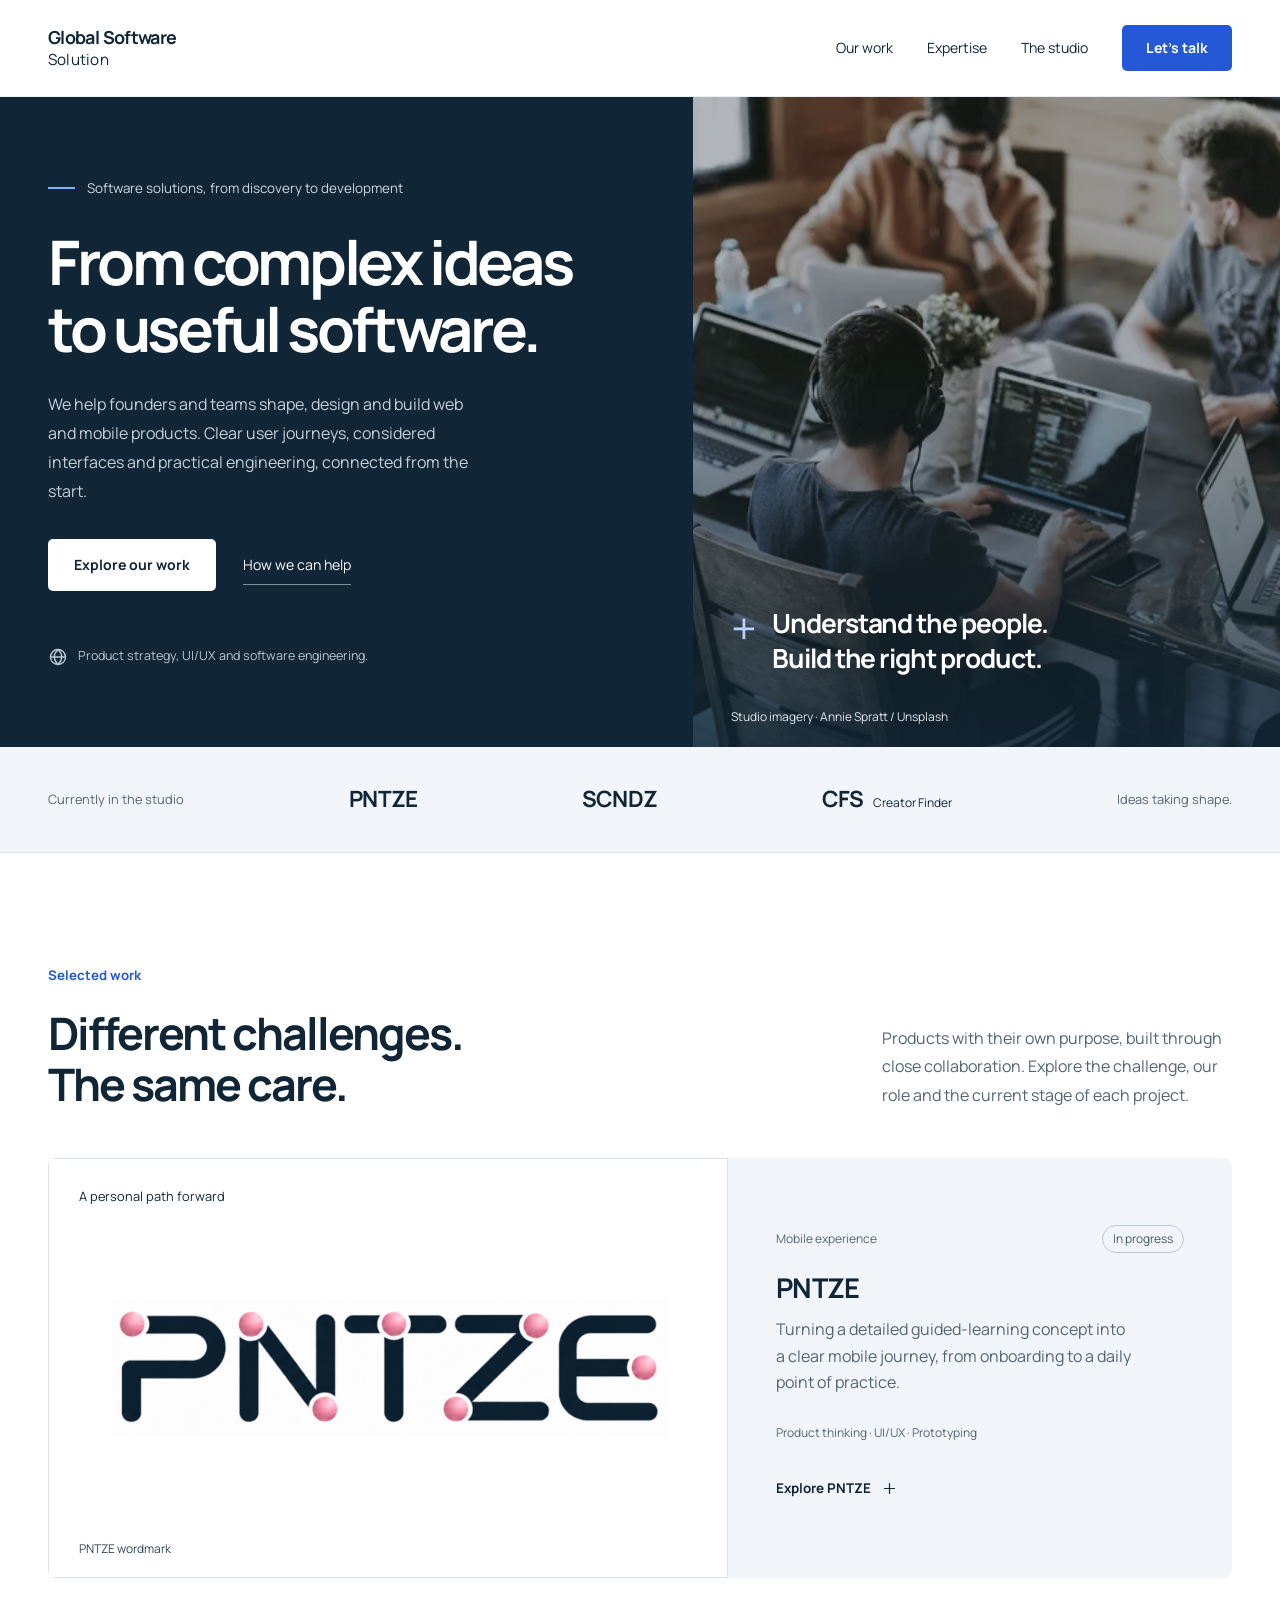
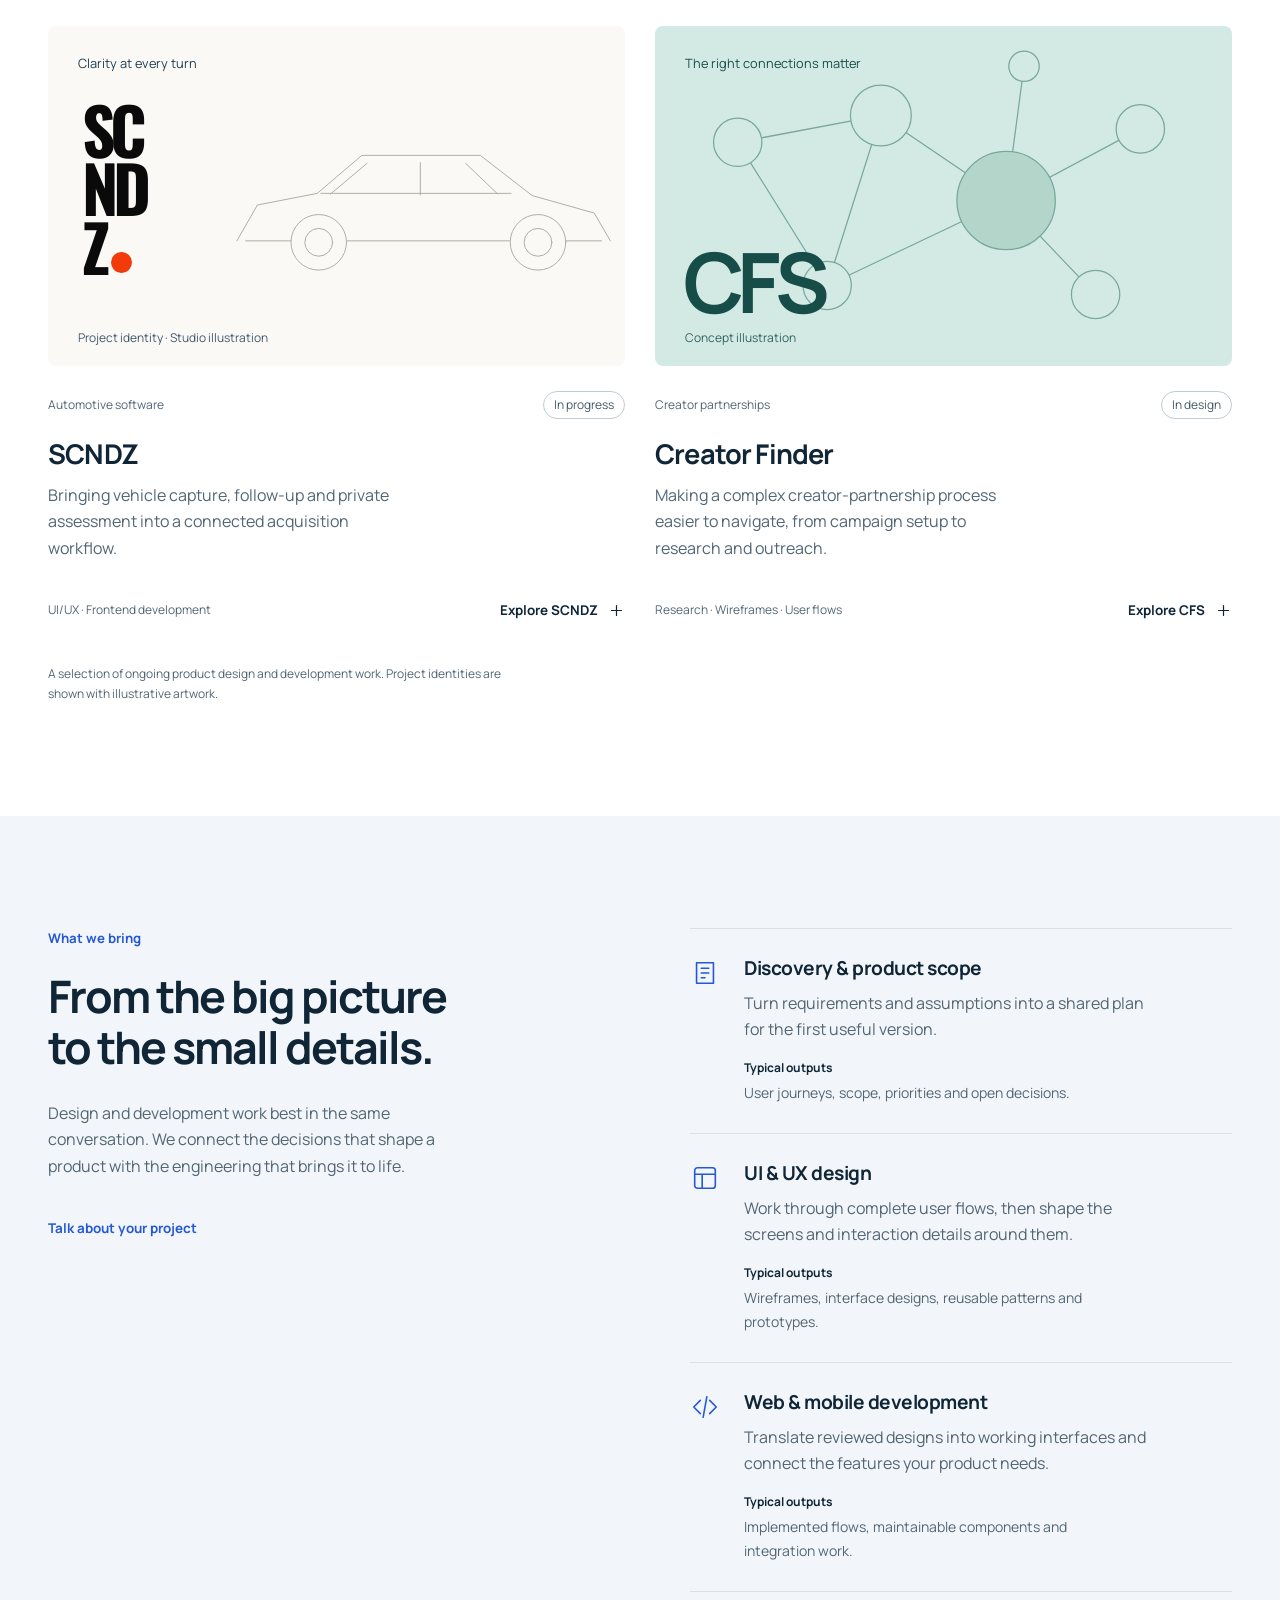
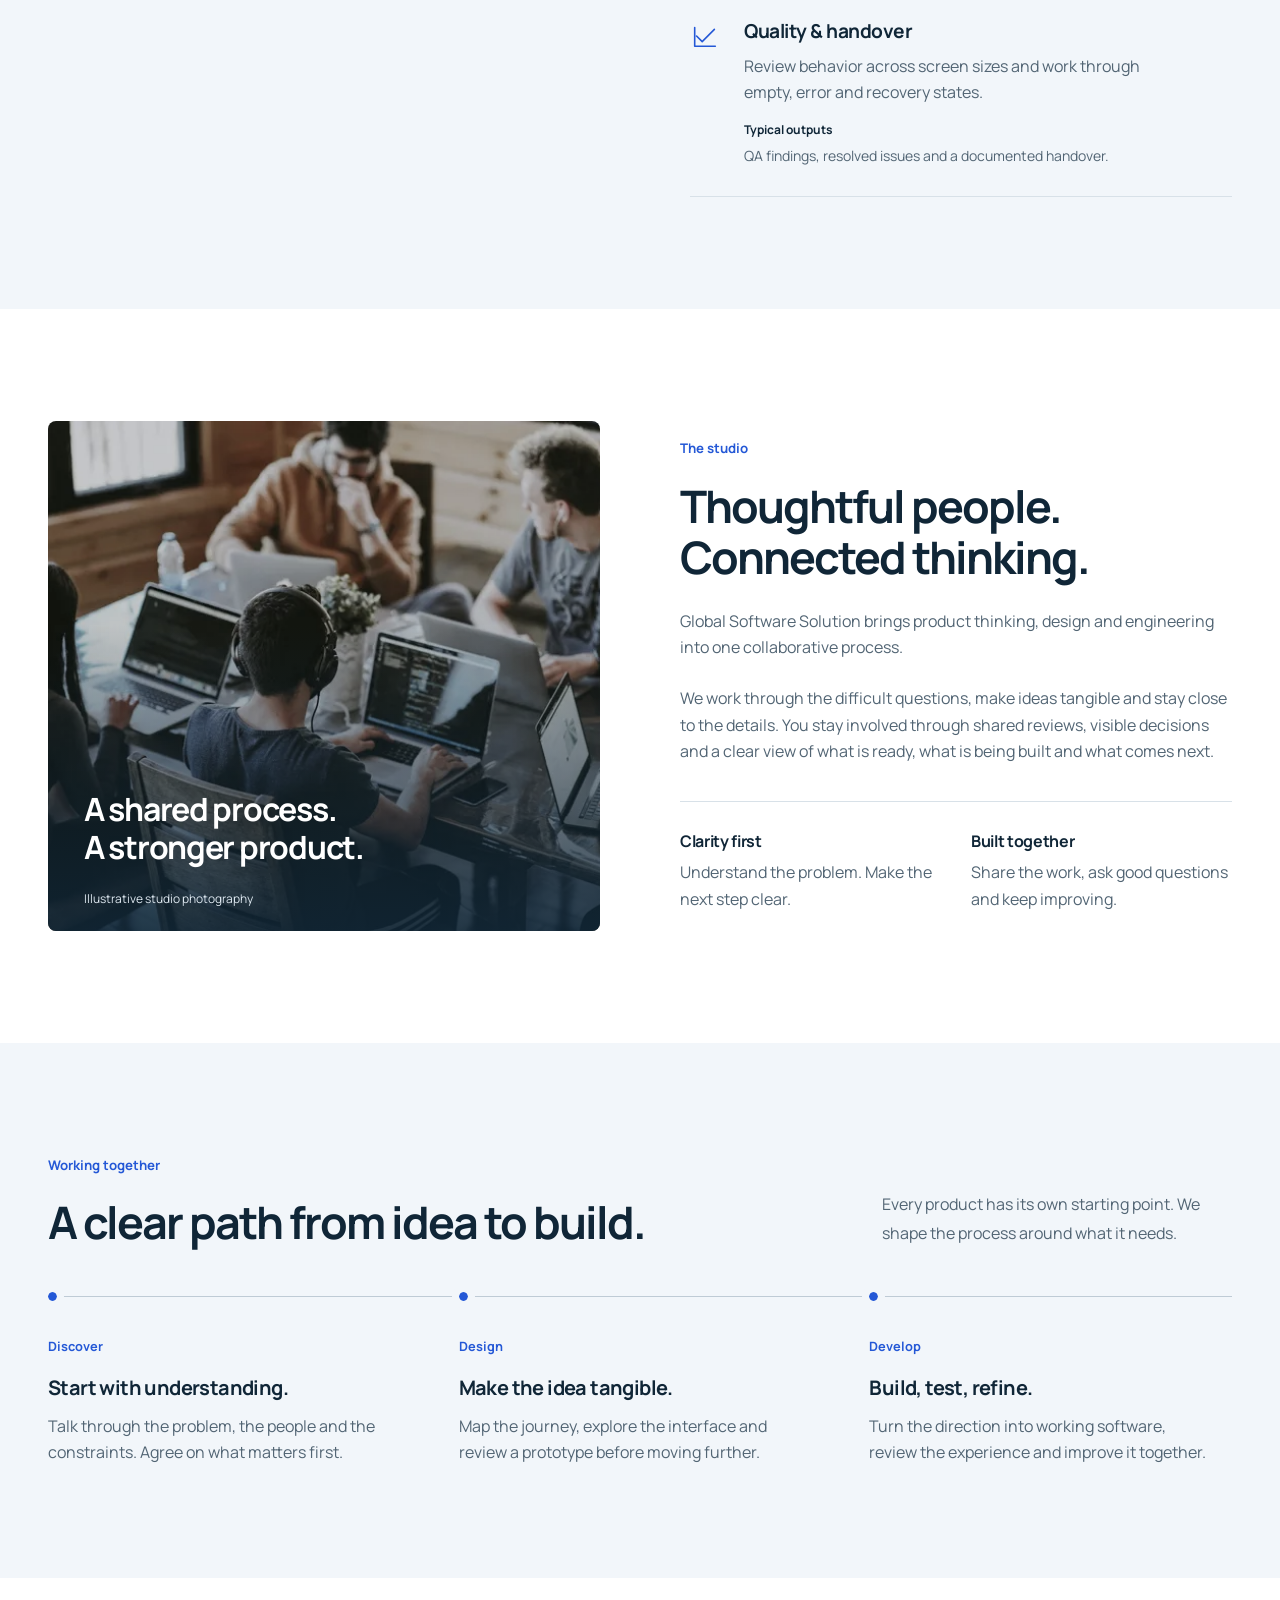
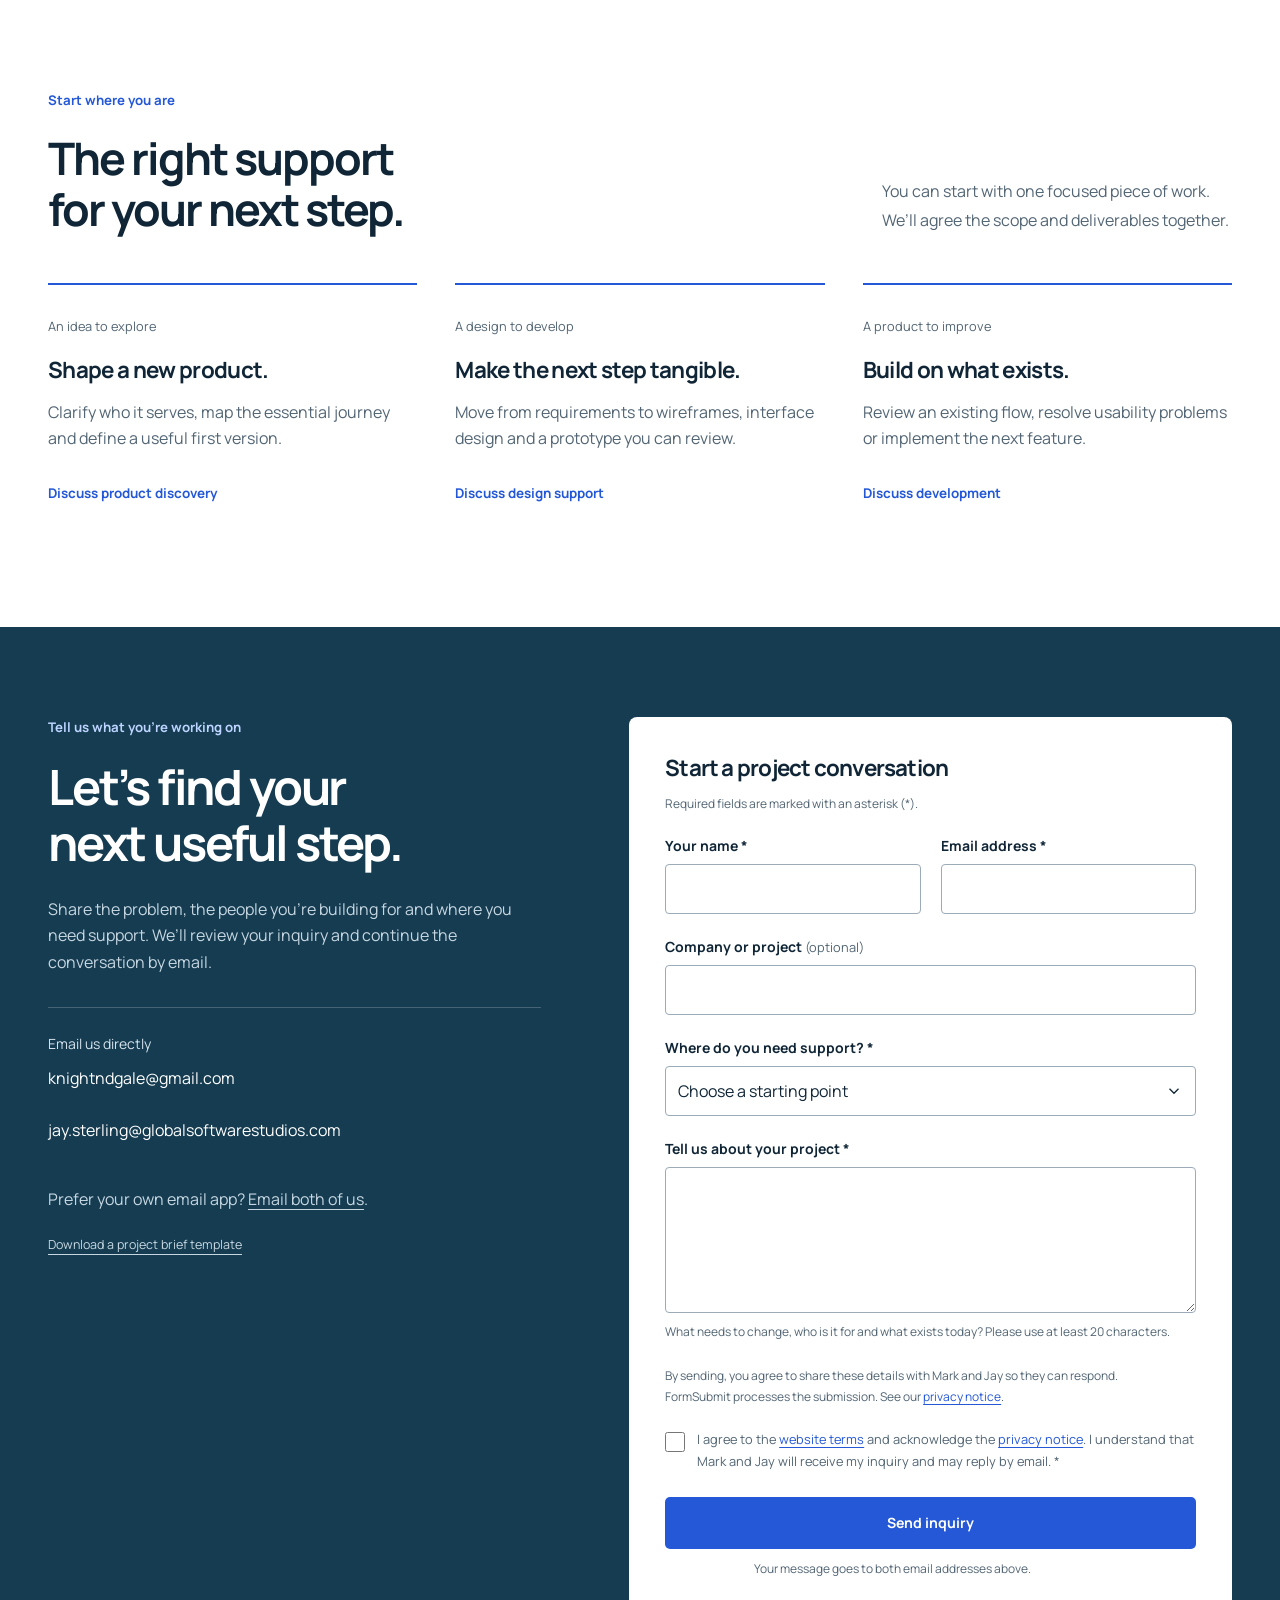
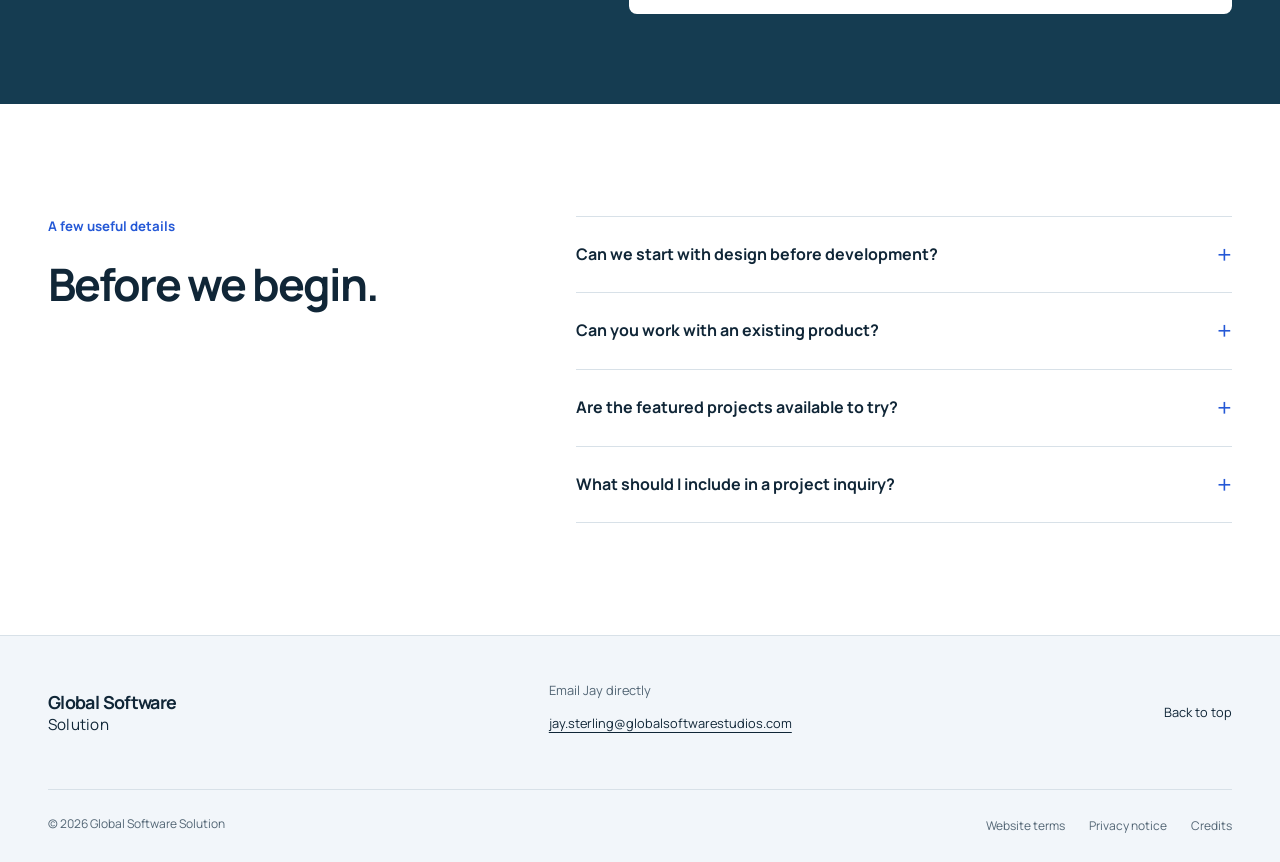
==== commit 8cc4d5ca: "Update Jay contact email and expose direct contact links" ====
--- a/index.html
+++ b/index.html
@@ -2,7 +2,7 @@
 <html lang="en">
 <head>
   <meta charset="utf-8">
-<meta http-equiv="Content-Security-Policy" content="default-src &#x27;none&#x27;; base-uri &#x27;none&#x27;; object-src &#x27;none&#x27;; script-src &#x27;self&#x27; &#x27;sha256-puVJmqgkwS+sCDdNh8s+AOS+agQoVk58NEGxx3ntono=&#x27;; script-src-attr &#x27;none&#x27;; style-src &#x27;self&#x27;; img-src &#x27;self&#x27; data:; font-src &#x27;self&#x27;; connect-src https://formsubmit.co; form-action https://formsubmit.co; frame-src &#x27;none&#x27;; manifest-src &#x27;self&#x27;; upgrade-insecure-requests">
+<meta http-equiv="Content-Security-Policy" content="default-src &#x27;none&#x27;; base-uri &#x27;none&#x27;; object-src &#x27;none&#x27;; script-src &#x27;self&#x27; &#x27;sha256-OFUl+fofadjNLdyvsOQYJw3C6TkaP2KH8nqJeXRxBQU=&#x27;; script-src-attr &#x27;none&#x27;; style-src &#x27;self&#x27;; img-src &#x27;self&#x27; data:; font-src &#x27;self&#x27;; connect-src https://formsubmit.co; form-action https://formsubmit.co; frame-src &#x27;none&#x27;; manifest-src &#x27;self&#x27;; upgrade-insecure-requests">
 
   <meta name="viewport" content="width=device-width, initial-scale=1">
   <meta name="theme-color" content="#102637">
@@ -32,7 +32,7 @@
 <meta name="twitter:description" content="Global Software Solution helps founders and teams with software development, web and mobile apps, product discovery, and thoughtful UI/UX design.">
 <meta name="twitter:image" content="https://scndz-development.github.io/global-software-studios/assets/social-card.png">
 <meta name="twitter:image:alt" content="Global Software Solution — software development and UI/UX design">
-<script type="application/ld+json">{"@context":"https://schema.org","@graph":[{"@type":"Organization","@id":"https://scndz-development.github.io/global-software-studios/#organization","name":"Global Software Solution","url":"https://scndz-development.github.io/global-software-studios/","description":"Global Software Solution helps founders and teams with software development, web and mobile apps, product discovery, and thoughtful UI/UX design.","email":"knightndgale@gmail.com","contactPoint":[{"@type":"ContactPoint","contactType":"project inquiries","email":"knightndgale@gmail.com"},{"@type":"ContactPoint","contactType":"project inquiries","email":"jay.sterling@mail.com"}]},{"@type":"WebSite","@id":"https://scndz-development.github.io/global-software-studios/#website","url":"https://scndz-development.github.io/global-software-studios/","name":"Global Software Solution","publisher":{"@id":"https://scndz-development.github.io/global-software-studios/#organization"},"inLanguage":"en"},{"@type":"WebPage","@id":"https://scndz-development.github.io/global-software-studios/#webpage","url":"https://scndz-development.github.io/global-software-studios/","name":"Global Software Solution | Software Development & UI/UX","description":"Global Software Solution helps founders and teams with software development, web and mobile apps, product discovery, and thoughtful UI/UX design.","isPartOf":{"@id":"https://scndz-development.github.io/global-software-studios/#website"},"about":{"@id":"https://scndz-development.github.io/global-software-studios/#organization"},"inLanguage":"en"}]}</script>
+<script type="application/ld+json">{"@context":"https://schema.org","@graph":[{"@type":"Organization","@id":"https://scndz-development.github.io/global-software-studios/#organization","name":"Global Software Solution","url":"https://scndz-development.github.io/global-software-studios/","description":"Global Software Solution helps founders and teams with software development, web and mobile apps, product discovery, and thoughtful UI/UX design.","email":"knightndgale@gmail.com","contactPoint":[{"@type":"ContactPoint","contactType":"project inquiries","email":"knightndgale@gmail.com"},{"@type":"ContactPoint","contactType":"project inquiries","email":"jay.sterling@globalsoftwarestudios.com"}]},{"@type":"WebSite","@id":"https://scndz-development.github.io/global-software-studios/#website","url":"https://scndz-development.github.io/global-software-studios/","name":"Global Software Solution","publisher":{"@id":"https://scndz-development.github.io/global-software-studios/#organization"},"inLanguage":"en"},{"@type":"WebPage","@id":"https://scndz-development.github.io/global-software-studios/#webpage","url":"https://scndz-development.github.io/global-software-studios/","name":"Global Software Solution | Software Development & UI/UX","description":"Global Software Solution helps founders and teams with software development, web and mobile apps, product discovery, and thoughtful UI/UX design.","isPartOf":{"@id":"https://scndz-development.github.io/global-software-studios/#website"},"about":{"@id":"https://scndz-development.github.io/global-software-studios/#organization"},"inLanguage":"en"}]}</script>
 </head>
 <body>
   <a class="skip-link" href="#main">Skip to content</a>
@@ -98,11 +98,11 @@
 </div></section>
     <section class="contact-section" id="contact" aria-labelledby="contact-title"><div class="container contact-inner">
 <div class="inquiry-intro"><p class="section-kicker">Tell us what you’re working on</p><h2 id="contact-title">Let’s find your<br>next useful step.</h2><p>Share the problem, the people you’re building for and where you need support. We’ll review your inquiry and continue the conversation by email.</p>
-<div class="inquiry-route"><h3>Your inquiry reaches</h3><a href="mailto:knightndgale@gmail.com">knightndgale@gmail.com</a><a href="mailto:jay.sterling@mail.com">jay.sterling@mail.com</a></div>
-<p class="contact-help">Prefer your own email app? <a href="mailto:knightndgale@gmail.com?cc=jay.sterling%40mail.com&amp;subject=Project%20inquiry%20%E2%80%94%20Global%20Software%20Solution">Email both of us</a>.</p><a class="contact-secondary" href="assets/project-brief.txt" download>Download a project brief template</a></div>
+<div class="inquiry-route"><h3>Email us directly</h3><a href="mailto:knightndgale@gmail.com">knightndgale@gmail.com</a><a href="mailto:jay.sterling@globalsoftwarestudios.com">jay.sterling@globalsoftwarestudios.com</a></div>
+<p class="contact-help">Prefer your own email app? <a href="mailto:knightndgale@gmail.com?cc=jay.sterling%40globalsoftwarestudios.com&amp;subject=Project%20inquiry%20%E2%80%94%20Global%20Software%20Solution">Email both of us</a>.</p><a class="contact-secondary" href="assets/project-brief.txt" download>Download a project brief template</a></div>
 <form id="inquiry-form" class="inquiry-form" action="https://formsubmit.co/knightndgale@gmail.com" method="POST" aria-labelledby="inquiry-form-title">
 <h3 id="inquiry-form-title">Start a project conversation</h3><p class="form-hint">Required fields are marked with an asterisk (*).</p>
-<input type="hidden" name="_cc" value="jay.sterling@mail.com"><input type="hidden" name="_subject" value="New project inquiry — Global Software Solution"><input type="hidden" name="_template" value="table"><input type="hidden" name="_next" value="https://scndz-development.github.io/global-software-studios/thank-you.html"><input type="hidden" name="_url" value="https://scndz-development.github.io/global-software-studios/">
+<input type="hidden" name="_cc" value="jay.sterling@globalsoftwarestudios.com"><input type="hidden" name="_subject" value="New project inquiry — Global Software Solution"><input type="hidden" name="_template" value="table"><input type="hidden" name="_next" value="https://scndz-development.github.io/global-software-studios/thank-you.html"><input type="hidden" name="_url" value="https://scndz-development.github.io/global-software-studios/">
 <div class="honey-field" aria-hidden="true"><label for="website-url">Leave this field empty</label><input id="website-url" name="_honey" type="text" tabindex="-1" autocomplete="off"></div>
 <div class="form-row"><div class="form-field"><label for="inquiry-name">Your name *</label><input id="inquiry-name" name="name" autocomplete="name" maxlength="100" required aria-describedby="name-error"><span class="field-error" id="name-error"></span></div><div class="form-field"><label for="inquiry-email">Email address *</label><input id="inquiry-email" inputmode="email" spellcheck="false" type="email" name="email" autocomplete="email" maxlength="254" required aria-describedby="email-error"><span class="field-error" id="email-error"></span></div></div>
 <div class="form-field"><label for="inquiry-company">Company or project <span>(optional)</span></label><input id="inquiry-company" name="company" autocomplete="organization" maxlength="150"></div>
@@ -117,7 +117,7 @@
 </form></div></section>
     <section class="faq-section section container" aria-labelledby="faq-title"><div><p class="section-kicker">A few useful details</p><h2 id="faq-title">Before we begin.</h2></div><div class="faq-list"><details><summary>Can we start with design before development?<span aria-hidden="true">+</span></summary><p>Yes. We can begin with product discovery, user flows, wireframes or a prototype, then use that work to define the development scope.</p></details><details><summary>Can you work with an existing product?<span aria-hidden="true">+</span></summary><p>Yes. We can review an existing experience, work through specific usability problems or help shape the next part of the product.</p></details><details><summary>Are the featured projects available to try?<span aria-hidden="true">+</span></summary><p>The featured work is ongoing. The project overviews describe the current design and development scope; public product demos are not linked at this stage.</p></details><details><summary>What should I include in a project inquiry?<span aria-hidden="true">+</span></summary><p>A short description of the problem, who the product is for, what already exists and any timing constraints is a useful start. Use the inquiry form above, or download the project brief template to organize your thoughts.</p></details></div></section>
   </main>
-  <footer><div class="container footer-main"><a class="brand" href="#" aria-label="Global Software Solution home"><span>Global Software <span class="brand-second">Solution</span></span></a><p>Clear thinking. Considered design.<br>Software with a purpose.</p><a href="#main" class="back-top">Back to top</a></div><div class="container footer-bottom"><span>© <span id="year">2026</span> Global Software Solution</span><nav aria-label="Legal and site information"><a href="terms.html">Website terms</a><a href="privacy.html">Privacy notice</a><a href="credits.html">Credits</a></nav></div></footer>
+  <footer><div class="container footer-main"><a class="brand" href="#" aria-label="Global Software Solution home"><span>Global Software <span class="brand-second">Solution</span></span></a><div class="footer-contact"><span>Email Jay directly</span><a href="mailto:jay.sterling@globalsoftwarestudios.com">jay.sterling@globalsoftwarestudios.com</a></div><a href="#main" class="back-top">Back to top</a></div><div class="container footer-bottom"><span>© <span id="year">2026</span> Global Software Solution</span><nav aria-label="Legal and site information"><a href="terms.html">Website terms</a><a href="privacy.html">Privacy notice</a><a href="credits.html">Credits</a></nav></div></footer>
   <dialog id="project-dialog" aria-labelledby="dialog-title"><button class="dialog-close" aria-label="Close project overview"><svg viewBox="0 0 24 24" aria-hidden="true"><path d="m6 6 12 12M18 6 6 18"/></svg></button><div id="dialog-content"></div></dialog>
   <section class="project-fallbacks" aria-label="Project overviews">
     <article id="project-pntze"><h2>PNTZE</h2><p>A guided mobile experience focused on a personal journey. Current work includes product interpretation, UI/UX design and prototype planning. The product is ongoing; no public demo is available here.</p><a href="#pntze">Back to selected work</a></article>
--- a/styles.css
+++ b/styles.css
@@ -21,3 +21,5 @@
 /* Legal documents and accessible inquiry agreement. */
 .legal-main{max-width:840px;padding-block:80px}.legal-main h1{font-size:clamp(2.5rem,5vw,4rem)}.legal-main h2{font-size:1.5rem;line-height:1.3;margin:38px 0 16px;letter-spacing:-.03em}.legal-main p{color:var(--muted);font-size:1rem;line-height:1.85}.legal-main .legal-date{font-size:.8rem;margin:22px 0 30px}.legal-main a:not(.button){color:var(--blue);text-decoration:underline;text-underline-offset:3px;overflow-wrap:anywhere}.legal-main .button{margin-top:32px}.footer-bottom nav{display:flex;flex-wrap:wrap;gap:12px 24px}.consent-label{display:flex;align-items:flex-start;gap:12px;font-weight:400!important;cursor:pointer;margin:0!important}.consent-label input{appearance:auto;width:20px;height:20px;min-height:20px;flex:0 0 20px;margin:3px 0 0;accent-color:var(--blue);padding:0}.consent-label>span{font-size:.8rem!important;color:var(--muted);line-height:1.7}.consent-label a{color:var(--blue);text-decoration:underline;text-underline-offset:3px}.not-found-page{min-height:100dvh;display:grid;place-items:center;background:var(--mist)}.not-found-page main{max-width:660px;padding:40px}.not-found-page h1{font-size:clamp(2.25rem,7vw,4rem)}.not-found-page p{margin-block:24px}.not-found-page main>a{display:inline-block;color:#fff;background:var(--blue);padding:14px 24px;border-radius:5px}
 @media(max-width:620px){.legal-main{padding-block:55px}.legal-main h2{font-size:1.35rem}.footer-bottom nav{gap:10px 18px}.consent-label>span{font-size:.8rem!important}}
+
+.footer-contact{min-width:0;font-size:.8rem}.footer-contact>span{display:block;color:var(--muted)}.footer-contact a{display:inline-flex;align-items:center;min-height:44px;overflow-wrap:anywhere;text-decoration:underline;text-underline-offset:4px}.inquiry-route a{min-height:44px}@media(max-width:620px){.footer-main{flex-wrap:wrap}.footer-contact{order:3;flex-basis:100%}}
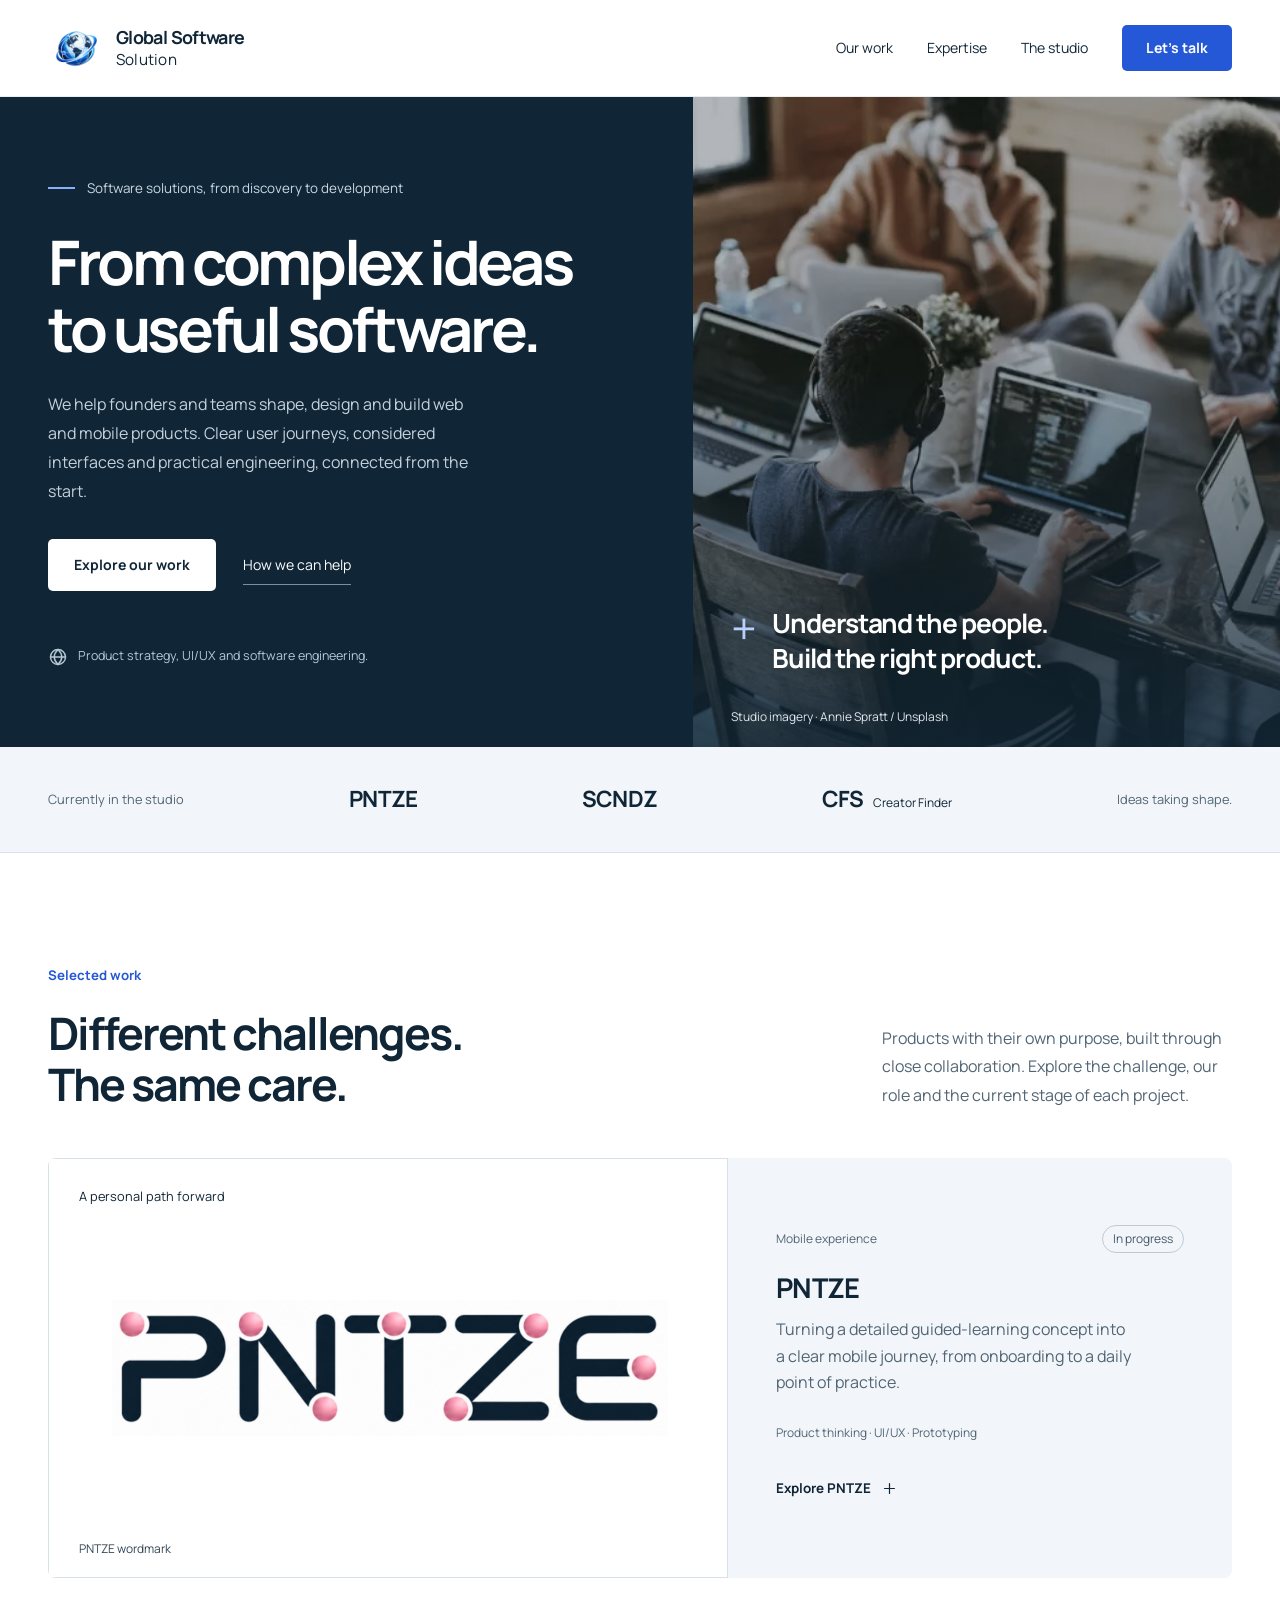
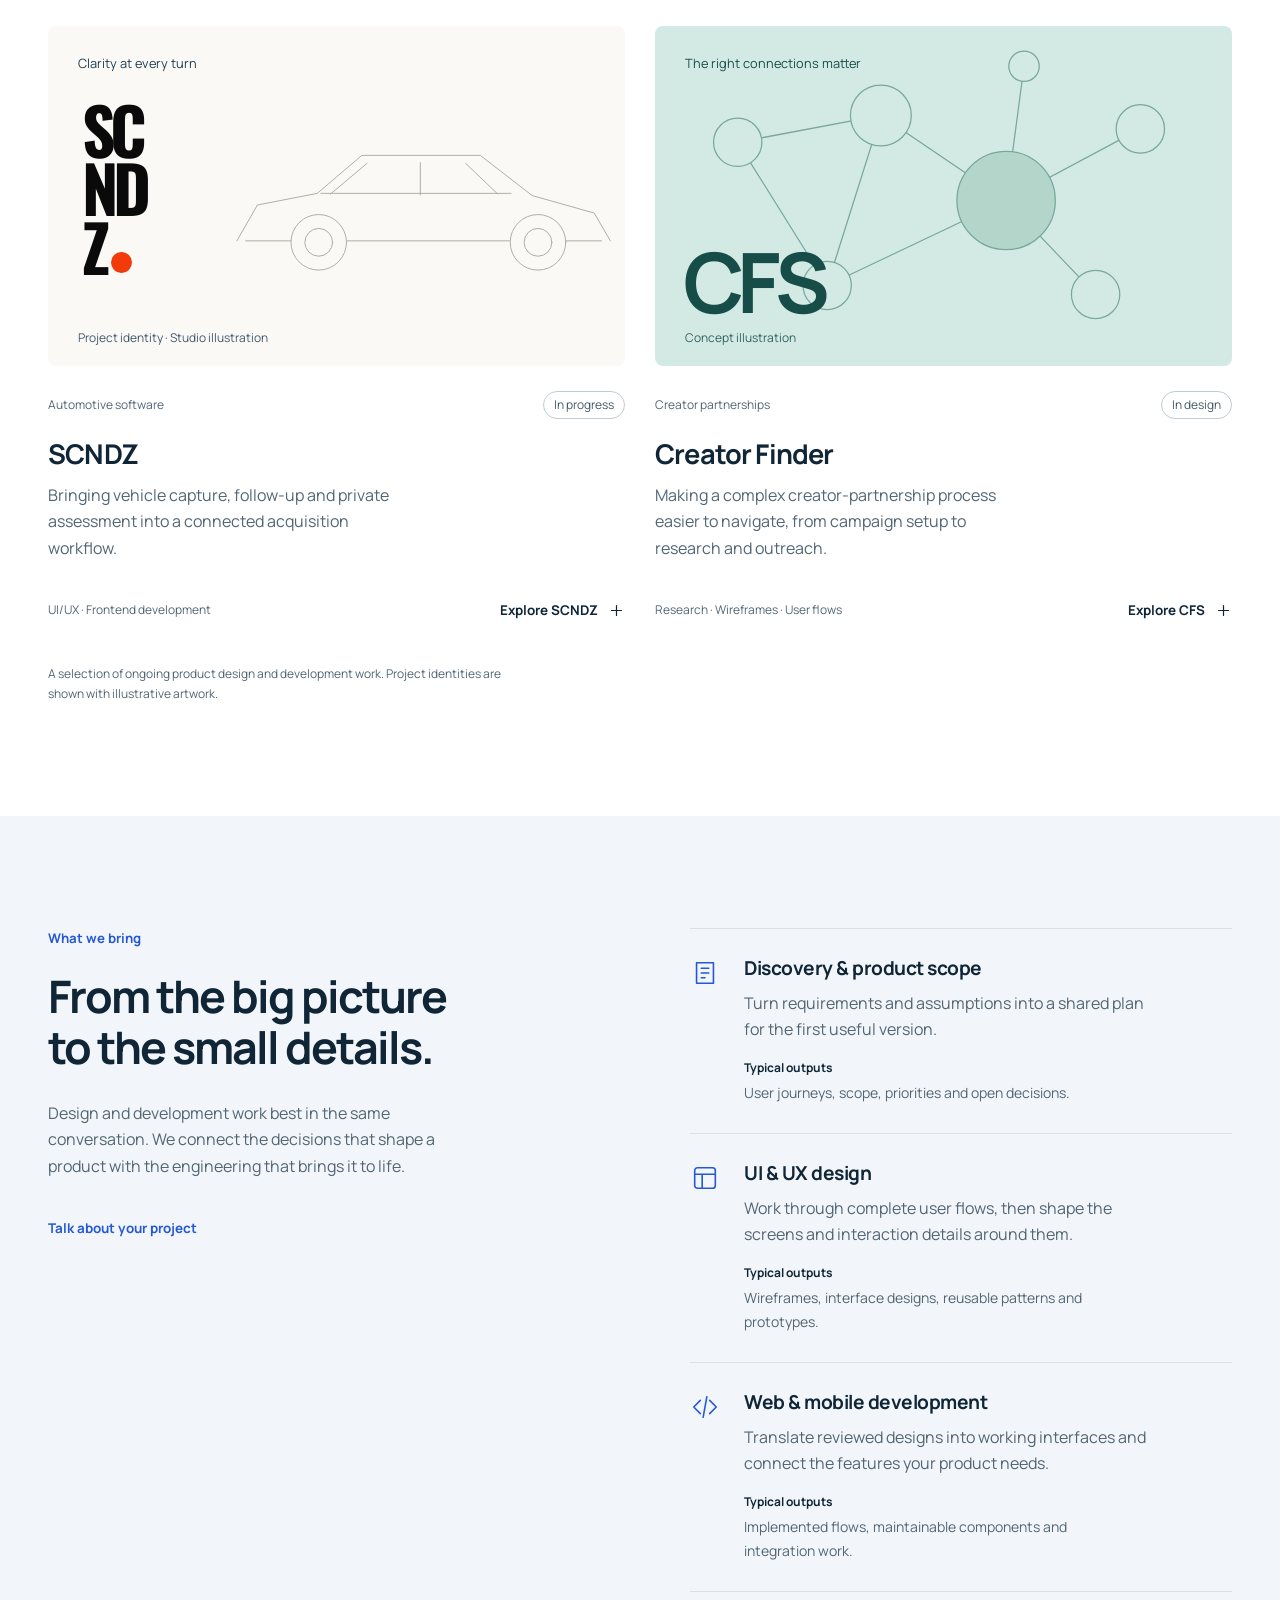
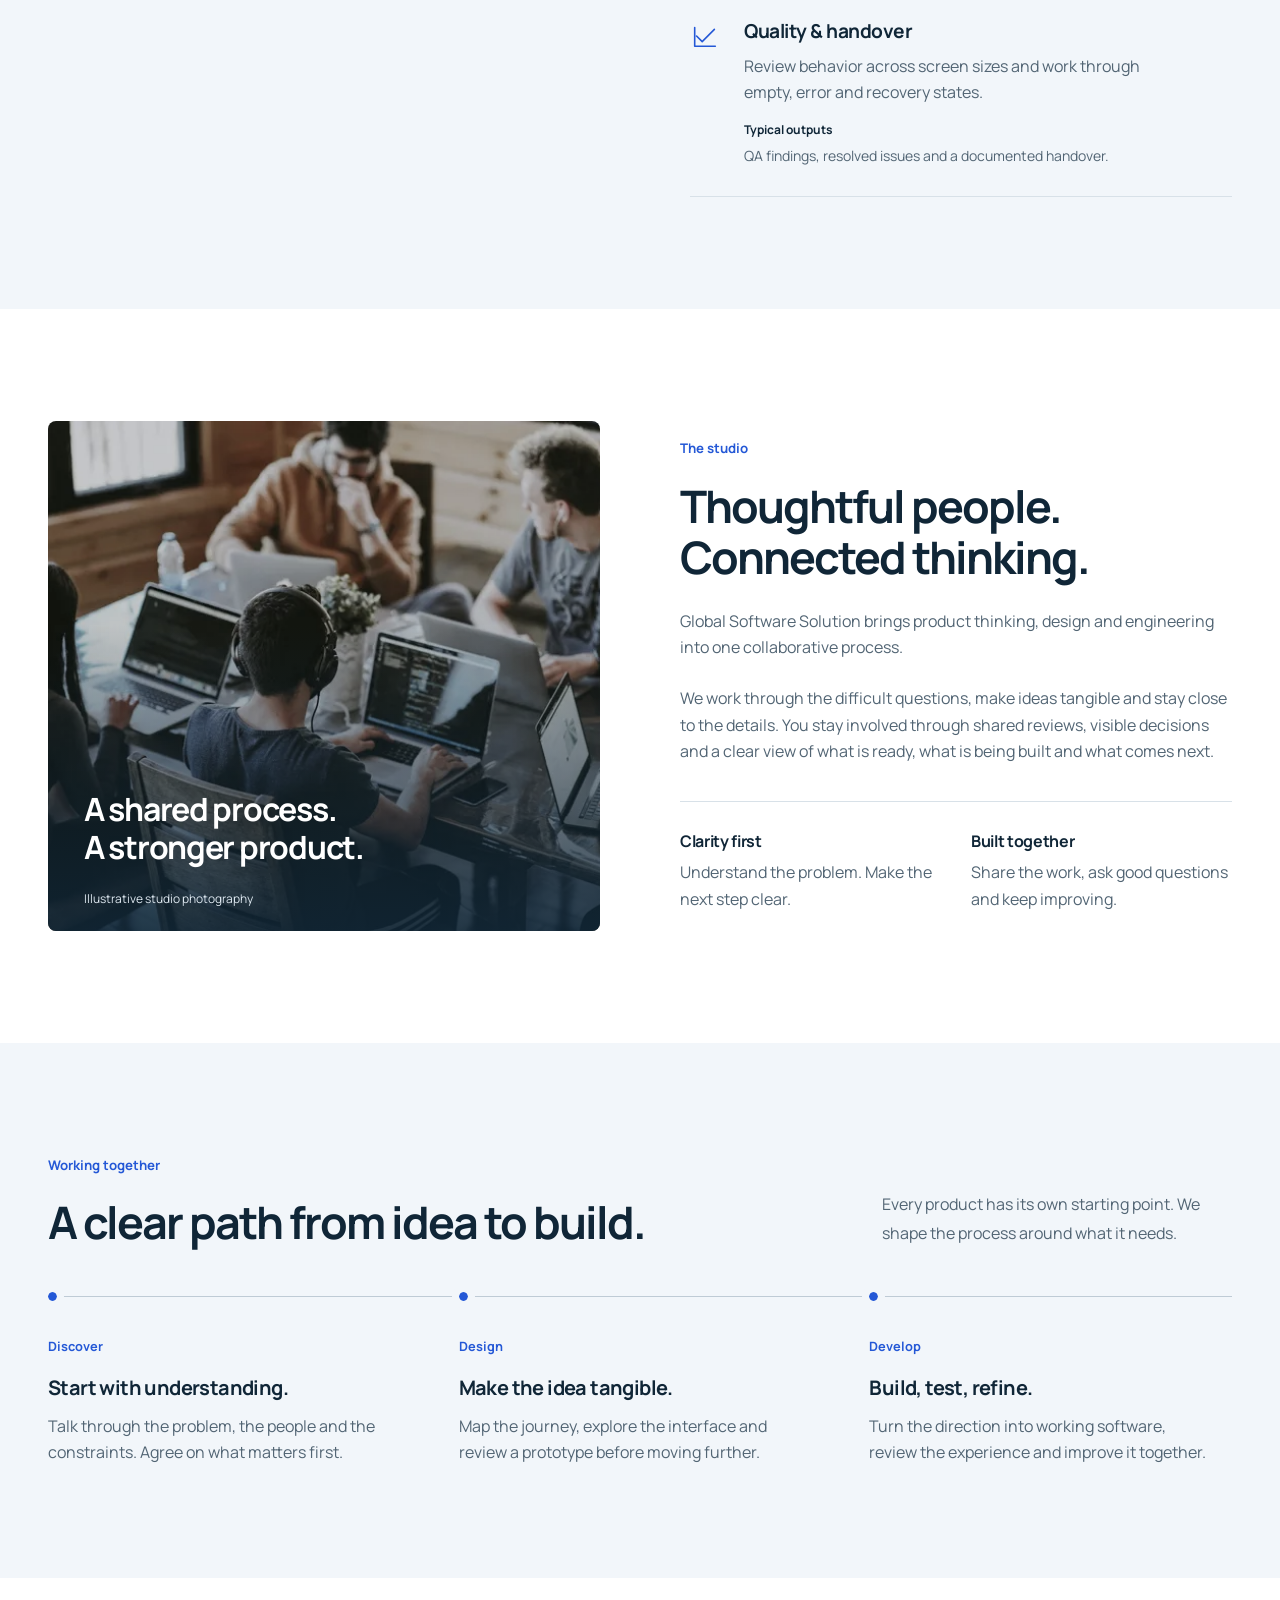
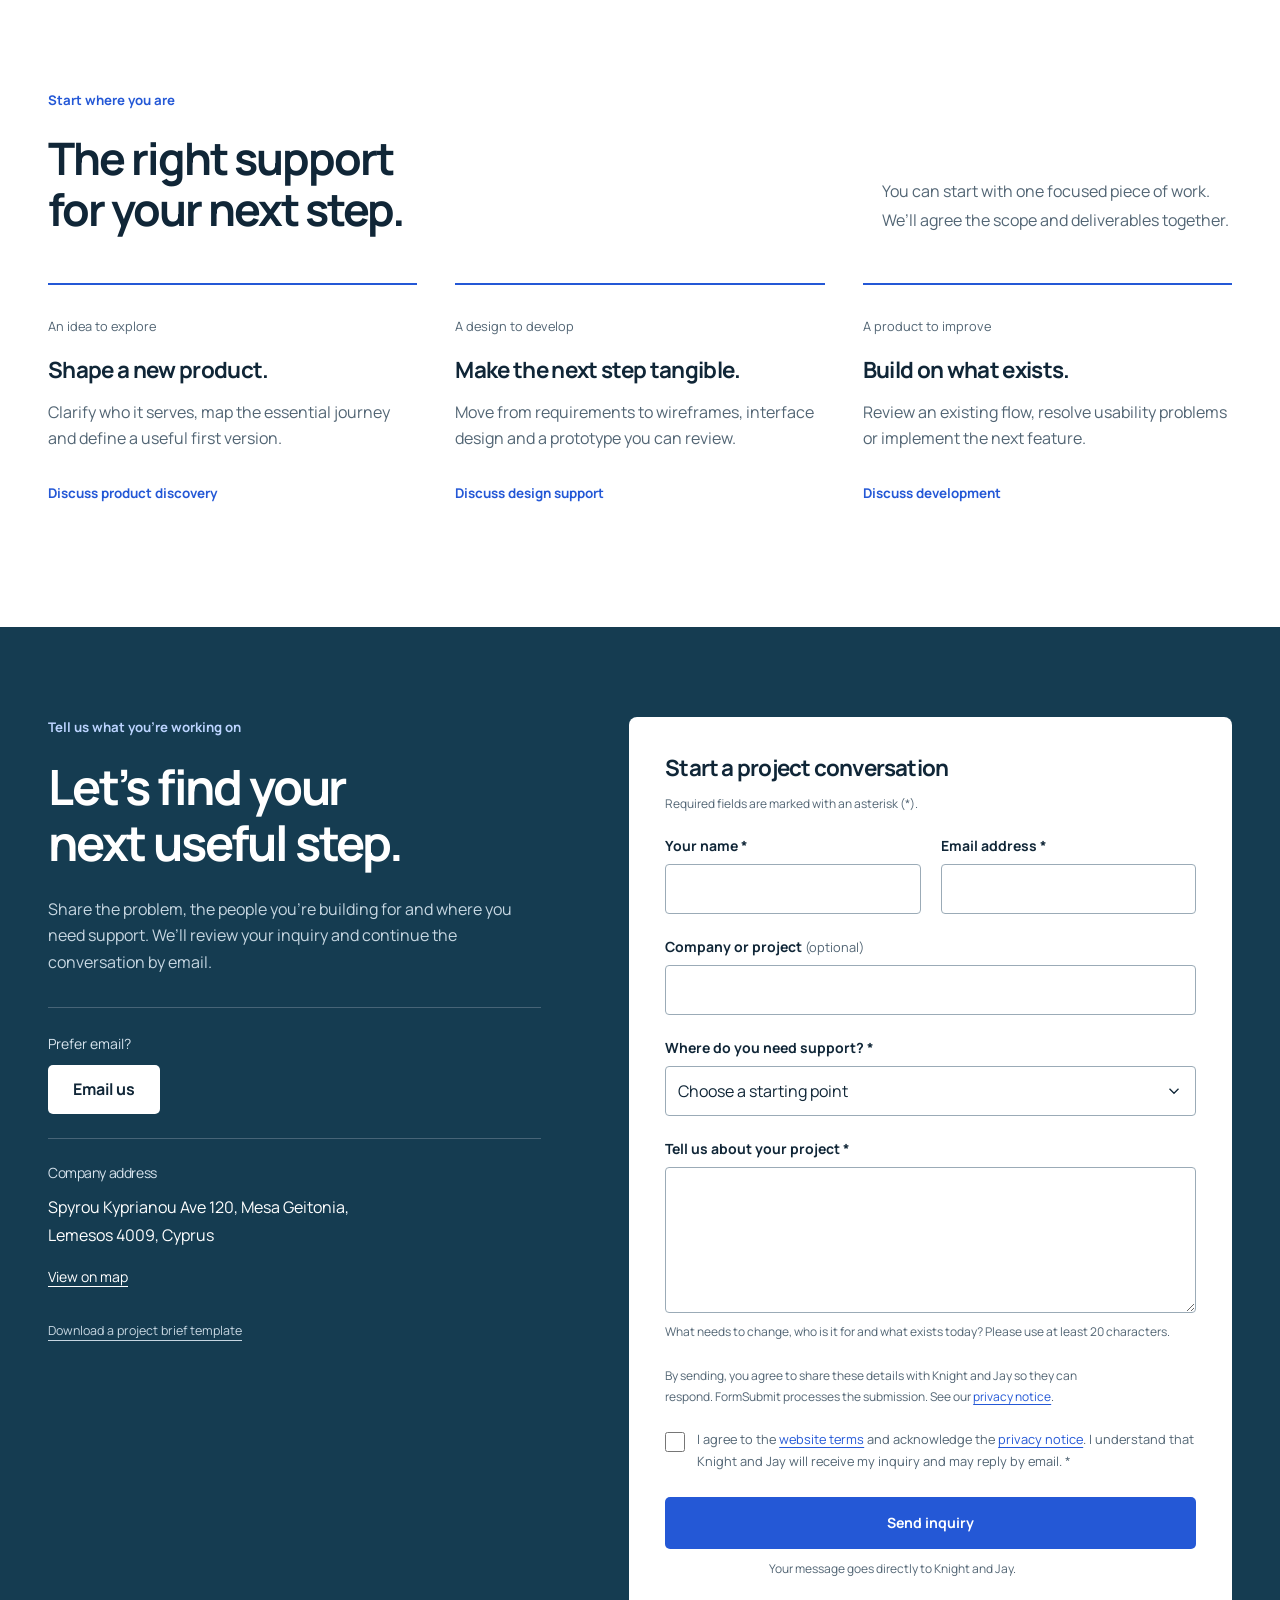
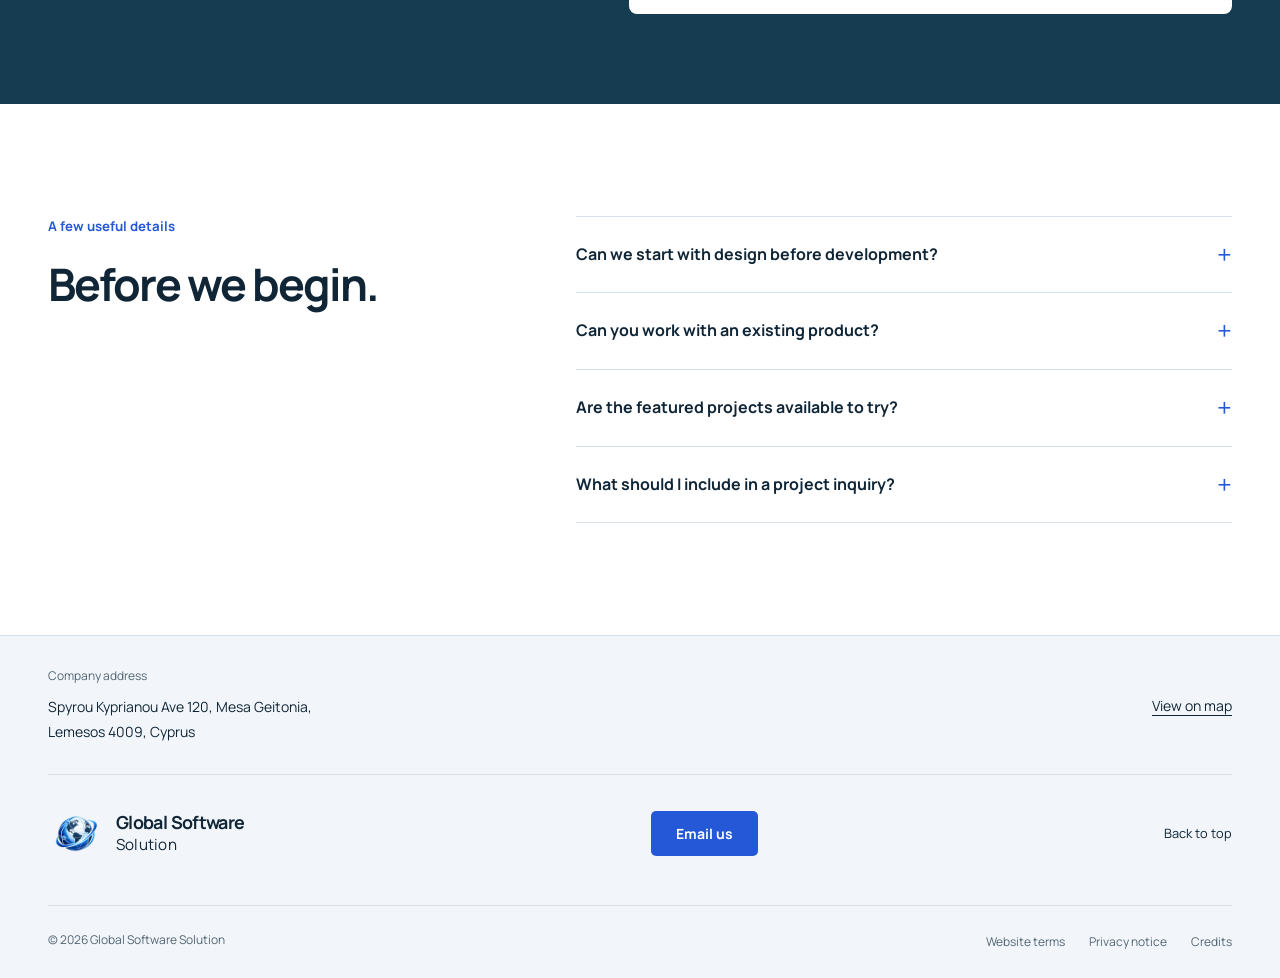
==== commit a2389aa4: "Add globe branding, Cyprus address and discreet email contact buttons" ====
--- a/index.html
+++ b/index.html
@@ -2,7 +2,7 @@
 <html lang="en">
 <head>
   <meta charset="utf-8">
-<meta http-equiv="Content-Security-Policy" content="default-src &#x27;none&#x27;; base-uri &#x27;none&#x27;; object-src &#x27;none&#x27;; script-src &#x27;self&#x27; &#x27;sha256-OFUl+fofadjNLdyvsOQYJw3C6TkaP2KH8nqJeXRxBQU=&#x27;; script-src-attr &#x27;none&#x27;; style-src &#x27;self&#x27;; img-src &#x27;self&#x27; data:; font-src &#x27;self&#x27;; connect-src https://formsubmit.co; form-action https://formsubmit.co; frame-src &#x27;none&#x27;; manifest-src &#x27;self&#x27;; upgrade-insecure-requests">
+<meta http-equiv="Content-Security-Policy" content="default-src &#x27;none&#x27;; base-uri &#x27;none&#x27;; object-src &#x27;none&#x27;; script-src &#x27;self&#x27; &#x27;sha256-yvL3pnUNTHCL8IyqZlwhKdg6uucOcuVKdAGLNqWfsmY=&#x27;; script-src-attr &#x27;none&#x27;; style-src &#x27;self&#x27;; img-src &#x27;self&#x27; data:; font-src &#x27;self&#x27;; connect-src https://formsubmit.co; form-action https://formsubmit.co; frame-src &#x27;none&#x27;; manifest-src &#x27;self&#x27;; upgrade-insecure-requests">
 
   <meta name="viewport" content="width=device-width, initial-scale=1">
   <meta name="theme-color" content="#102637">
@@ -10,35 +10,35 @@
   <link rel="preload" href="assets/manrope-regular.woff2" as="font" type="font/woff2" crossorigin>
   <link rel="stylesheet" href="styles.css">
   <script src="script.js" defer></script>
-<link rel="icon" href="data:,">
+<link rel="icon" type="image/png" sizes="256x256" href="assets/company-globe.png">
 
 <title>Global Software Solution | Software Development &amp; UI/UX</title>
 <meta name="description" content="Global Software Solution helps founders and teams with software development, web and mobile apps, product discovery, and thoughtful UI/UX design.">
 <meta name="robots" content="index,follow,max-image-preview:large">
 <meta name="referrer" content="strict-origin-when-cross-origin">
 <meta name="author" content="Global Software Solution">
-<link rel="canonical" href="https://scndz-development.github.io/global-software-studios/">
+<link rel="canonical" href="https://globalsoftwarestudios.com/">
 <meta property="og:type" content="website">
 <meta property="og:site_name" content="Global Software Solution">
 <meta property="og:title" content="Global Software Solution | Software Development &amp; UI/UX">
 <meta property="og:description" content="Global Software Solution helps founders and teams with software development, web and mobile apps, product discovery, and thoughtful UI/UX design.">
-<meta property="og:url" content="https://scndz-development.github.io/global-software-studios/">
-<meta property="og:image" content="https://scndz-development.github.io/global-software-studios/assets/social-card.png">
+<meta property="og:url" content="https://globalsoftwarestudios.com/">
+<meta property="og:image" content="https://globalsoftwarestudios.com/assets/social-card.png">
 <meta property="og:image:width" content="1200">
 <meta property="og:image:height" content="630">
 <meta property="og:image:alt" content="Global Software Solution — software development, web, mobile and UI/UX design">
 <meta name="twitter:card" content="summary_large_image">
 <meta name="twitter:title" content="Global Software Solution | Software Development &amp; UI/UX">
 <meta name="twitter:description" content="Global Software Solution helps founders and teams with software development, web and mobile apps, product discovery, and thoughtful UI/UX design.">
-<meta name="twitter:image" content="https://scndz-development.github.io/global-software-studios/assets/social-card.png">
+<meta name="twitter:image" content="https://globalsoftwarestudios.com/assets/social-card.png">
 <meta name="twitter:image:alt" content="Global Software Solution — software development and UI/UX design">
-<script type="application/ld+json">{"@context":"https://schema.org","@graph":[{"@type":"Organization","@id":"https://scndz-development.github.io/global-software-studios/#organization","name":"Global Software Solution","url":"https://scndz-development.github.io/global-software-studios/","description":"Global Software Solution helps founders and teams with software development, web and mobile apps, product discovery, and thoughtful UI/UX design.","email":"knightndgale@gmail.com","contactPoint":[{"@type":"ContactPoint","contactType":"project inquiries","email":"knightndgale@gmail.com"},{"@type":"ContactPoint","contactType":"project inquiries","email":"jay.sterling@globalsoftwarestudios.com"}]},{"@type":"WebSite","@id":"https://scndz-development.github.io/global-software-studios/#website","url":"https://scndz-development.github.io/global-software-studios/","name":"Global Software Solution","publisher":{"@id":"https://scndz-development.github.io/global-software-studios/#organization"},"inLanguage":"en"},{"@type":"WebPage","@id":"https://scndz-development.github.io/global-software-studios/#webpage","url":"https://scndz-development.github.io/global-software-studios/","name":"Global Software Solution | Software Development & UI/UX","description":"Global Software Solution helps founders and teams with software development, web and mobile apps, product discovery, and thoughtful UI/UX design.","isPartOf":{"@id":"https://scndz-development.github.io/global-software-studios/#website"},"about":{"@id":"https://scndz-development.github.io/global-software-studios/#organization"},"inLanguage":"en"}]}</script>
+<script type="application/ld+json">{"@context":"https://schema.org","@graph":[{"@type":"Organization","@id":"https://globalsoftwarestudios.com/#organization","name":"Global Software Solution","url":"https://globalsoftwarestudios.com/","description":"Global Software Solution helps founders and teams with software development, web and mobile apps, product discovery, and thoughtful UI/UX design.","email":"jay.sterling@globalsoftwarestudios.com","logo":{"@type":"ImageObject","url":"https://globalsoftwarestudios.com/assets/company-globe.png","width":256,"height":256},"address":{"@type":"PostalAddress","streetAddress":"Spyrou Kyprianou Ave 120, Mesa Geitonia","addressLocality":"Lemesos","postalCode":"4009","addressCountry":"CY"},"contactPoint":[{"@type":"ContactPoint","contactType":"project inquiries","email":"jay.sterling@globalsoftwarestudios.com"}]},{"@type":"WebSite","@id":"https://globalsoftwarestudios.com/#website","url":"https://globalsoftwarestudios.com/","name":"Global Software Solution","publisher":{"@id":"https://globalsoftwarestudios.com/#organization"},"inLanguage":"en"},{"@type":"WebPage","@id":"https://globalsoftwarestudios.com/#webpage","url":"https://globalsoftwarestudios.com/","name":"Global Software Solution | Software Development & UI/UX","description":"Global Software Solution helps founders and teams with software development, web and mobile apps, product discovery, and thoughtful UI/UX design.","isPartOf":{"@id":"https://globalsoftwarestudios.com/#website"},"about":{"@id":"https://globalsoftwarestudios.com/#organization"},"inLanguage":"en"}]}</script>
 </head>
 <body>
   <a class="skip-link" href="#main">Skip to content</a>
   <header class="site-header">
     <div class="container header-inner">
-      <a class="brand" href="#" aria-label="Global Software Solution home"><span>Global Software <span class="brand-second">Solution</span></span></a>
+      <a class="brand" href="#" aria-label="Global Software Solution home"><img class="brand-globe" src="assets/company-globe.png" width="256" height="256" alt=""><span>Global Software <span class="brand-second">Solution</span></span></a>
       <button class="menu-toggle" aria-expanded="false" aria-controls="navigation" hidden><span>Menu</span><svg viewBox="0 0 24 24" aria-hidden="true"><path d="M4 8h16M4 16h16"/></svg></button>
       <nav id="navigation" aria-label="Main navigation">
         <a href="#work">Our work</a><a href="#expertise">Expertise</a><a href="#studio">The studio</a><a class="button button-small" href="#contact">Let’s talk</a>
@@ -98,26 +98,26 @@
 </div></section>
     <section class="contact-section" id="contact" aria-labelledby="contact-title"><div class="container contact-inner">
 <div class="inquiry-intro"><p class="section-kicker">Tell us what you’re working on</p><h2 id="contact-title">Let’s find your<br>next useful step.</h2><p>Share the problem, the people you’re building for and where you need support. We’ll review your inquiry and continue the conversation by email.</p>
-<div class="inquiry-route"><h3>Email us directly</h3><a href="mailto:knightndgale@gmail.com">knightndgale@gmail.com</a><a href="mailto:jay.sterling@globalsoftwarestudios.com">jay.sterling@globalsoftwarestudios.com</a></div>
-<p class="contact-help">Prefer your own email app? <a href="mailto:knightndgale@gmail.com?cc=jay.sterling%40globalsoftwarestudios.com&amp;subject=Project%20inquiry%20%E2%80%94%20Global%20Software%20Solution">Email both of us</a>.</p><a class="contact-secondary" href="assets/project-brief.txt" download>Download a project brief template</a></div>
+<div class="inquiry-route"><h3>Prefer email?</h3><a class="button contact-email" href="mailto:jay.sterling@globalsoftwarestudios.com">Email us</a></div>
+<div class="contact-location"><h3>Company address</h3><address>Spyrou Kyprianou Ave 120, Mesa Geitonia,<br>Lemesos 4009, Cyprus</address><a href="https://www.google.com/maps/search/?api=1&amp;query=Spyrou%20Kyprianou%20Ave%20120%2C%20Mesa%20Geitonia%2C%20Lemesos%204009%2C%20Cyprus" target="_blank" rel="noopener noreferrer">View on map</a></div><a class="contact-secondary" href="assets/project-brief.txt" download>Download a project brief template</a></div>
 <form id="inquiry-form" class="inquiry-form" action="https://formsubmit.co/knightndgale@gmail.com" method="POST" aria-labelledby="inquiry-form-title">
 <h3 id="inquiry-form-title">Start a project conversation</h3><p class="form-hint">Required fields are marked with an asterisk (*).</p>
-<input type="hidden" name="_cc" value="jay.sterling@globalsoftwarestudios.com"><input type="hidden" name="_subject" value="New project inquiry — Global Software Solution"><input type="hidden" name="_template" value="table"><input type="hidden" name="_next" value="https://scndz-development.github.io/global-software-studios/thank-you.html"><input type="hidden" name="_url" value="https://scndz-development.github.io/global-software-studios/">
+<input type="hidden" name="_cc" value="jay.sterling@globalsoftwarestudios.com"><input type="hidden" name="_subject" value="New project inquiry — Global Software Solution"><input type="hidden" name="_template" value="table"><input type="hidden" name="_next" value="https://globalsoftwarestudios.com/thank-you.html"><input type="hidden" name="_url" value="https://globalsoftwarestudios.com/">
 <div class="honey-field" aria-hidden="true"><label for="website-url">Leave this field empty</label><input id="website-url" name="_honey" type="text" tabindex="-1" autocomplete="off"></div>
 <div class="form-row"><div class="form-field"><label for="inquiry-name">Your name *</label><input id="inquiry-name" name="name" autocomplete="name" maxlength="100" required aria-describedby="name-error"><span class="field-error" id="name-error"></span></div><div class="form-field"><label for="inquiry-email">Email address *</label><input id="inquiry-email" inputmode="email" spellcheck="false" type="email" name="email" autocomplete="email" maxlength="254" required aria-describedby="email-error"><span class="field-error" id="email-error"></span></div></div>
 <div class="form-field"><label for="inquiry-company">Company or project <span>(optional)</span></label><input id="inquiry-company" name="company" autocomplete="organization" maxlength="150"></div>
 <div class="form-field"><label for="inquiry-service">Where do you need support? *</label><select id="inquiry-service" name="service" required aria-describedby="service-error"><option value="">Choose a starting point</option><option>Discovery & product scope</option><option>UI & UX design</option><option>Web & mobile development</option><option>Quality review & refinement</option><option>Help me define the scope</option></select><span class="field-error" id="service-error"></span></div>
 <div class="form-field"><label for="inquiry-message">Tell us about your project *</label><textarea id="inquiry-message" name="message" rows="5" required minlength="20" maxlength="5000" aria-describedby="message-hint message-error"></textarea><span class="field-hint" id="message-hint">What needs to change, who is it for and what exists today? Please use at least 20 characters.</span><span class="field-error" id="message-error"></span></div>
-<p class="form-privacy">By sending, you agree to share these details with Mark and Jay so they can respond. FormSubmit processes the submission. See our <a href="privacy.html">privacy notice</a>.</p>
-<div class="form-field consent-field"><label class="consent-label" for="inquiry-consent"><input type="checkbox" id="inquiry-consent" name="consent" value="accepted" required aria-describedby="consent-error"><span>I agree to the <a href="terms.html" target="_blank" rel="noopener noreferrer">website terms</a> and acknowledge the <a href="privacy.html" target="_blank" rel="noopener noreferrer">privacy notice</a>. I understand that Mark and Jay will receive my inquiry and may reply by email. *</span></label><span class="field-error" id="consent-error"></span></div>
+<p class="form-privacy">By sending, you agree to share these details with Knight and Jay so they can respond. FormSubmit processes the submission. See our <a href="privacy.html">privacy notice</a>.</p>
+<div class="form-field consent-field"><label class="consent-label" for="inquiry-consent"><input type="checkbox" id="inquiry-consent" name="consent" value="accepted" required aria-describedby="consent-error"><span>I agree to the <a href="terms.html" target="_blank" rel="noopener noreferrer">website terms</a> and acknowledge the <a href="privacy.html" target="_blank" rel="noopener noreferrer">privacy notice</a>. I understand that Knight and Jay will receive my inquiry and may reply by email. *</span></label><span class="field-error" id="consent-error"></span></div>
 <input type="hidden" name="terms_version" value="2026-11-26">
 <div id="inquiry-feedback" class="form-feedback" role="status" aria-live="polite" tabindex="-1" hidden></div>
-<button type="submit" class="button inquiry-submit">Send inquiry</button><p class="form-hint submit-hint">Your message goes to both email addresses above.</p>
+<button type="submit" class="button inquiry-submit">Send inquiry</button><p class="form-hint submit-hint">Your message goes directly to Knight and Jay.</p>
 <noscript><p class="form-hint">You’ll continue to FormSubmit to complete any verification and send your inquiry.</p></noscript>
 </form></div></section>
     <section class="faq-section section container" aria-labelledby="faq-title"><div><p class="section-kicker">A few useful details</p><h2 id="faq-title">Before we begin.</h2></div><div class="faq-list"><details><summary>Can we start with design before development?<span aria-hidden="true">+</span></summary><p>Yes. We can begin with product discovery, user flows, wireframes or a prototype, then use that work to define the development scope.</p></details><details><summary>Can you work with an existing product?<span aria-hidden="true">+</span></summary><p>Yes. We can review an existing experience, work through specific usability problems or help shape the next part of the product.</p></details><details><summary>Are the featured projects available to try?<span aria-hidden="true">+</span></summary><p>The featured work is ongoing. The project overviews describe the current design and development scope; public product demos are not linked at this stage.</p></details><details><summary>What should I include in a project inquiry?<span aria-hidden="true">+</span></summary><p>A short description of the problem, who the product is for, what already exists and any timing constraints is a useful start. Use the inquiry form above, or download the project brief template to organize your thoughts.</p></details></div></section>
   </main>
-  <footer><div class="container footer-main"><a class="brand" href="#" aria-label="Global Software Solution home"><span>Global Software <span class="brand-second">Solution</span></span></a><div class="footer-contact"><span>Email Jay directly</span><a href="mailto:jay.sterling@globalsoftwarestudios.com">jay.sterling@globalsoftwarestudios.com</a></div><a href="#main" class="back-top">Back to top</a></div><div class="container footer-bottom"><span>© <span id="year">2026</span> Global Software Solution</span><nav aria-label="Legal and site information"><a href="terms.html">Website terms</a><a href="privacy.html">Privacy notice</a><a href="credits.html">Credits</a></nav></div></footer>
+  <footer><div class="container footer-address"><div><span>Company address</span><address>Spyrou Kyprianou Ave 120, Mesa Geitonia,<br>Lemesos 4009, Cyprus</address></div><a href="https://www.google.com/maps/search/?api=1&amp;query=Spyrou%20Kyprianou%20Ave%20120%2C%20Mesa%20Geitonia%2C%20Lemesos%204009%2C%20Cyprus" target="_blank" rel="noopener noreferrer">View on map</a></div><div class="container footer-main"><a class="brand" href="#" aria-label="Global Software Solution home"><img class="brand-globe" src="assets/company-globe.png" width="256" height="256" alt=""><span>Global Software <span class="brand-second">Solution</span></span></a><div class="footer-contact"><a class="button" href="mailto:jay.sterling@globalsoftwarestudios.com">Email us</a></div><a href="#main" class="back-top">Back to top</a></div><div class="container footer-bottom"><span>© <span id="year">2026</span> Global Software Solution</span><nav aria-label="Legal and site information"><a href="terms.html">Website terms</a><a href="privacy.html">Privacy notice</a><a href="credits.html">Credits</a></nav></div></footer>
   <dialog id="project-dialog" aria-labelledby="dialog-title"><button class="dialog-close" aria-label="Close project overview"><svg viewBox="0 0 24 24" aria-hidden="true"><path d="m6 6 12 12M18 6 6 18"/></svg></button><div id="dialog-content"></div></dialog>
   <section class="project-fallbacks" aria-label="Project overviews">
     <article id="project-pntze"><h2>PNTZE</h2><p>A guided mobile experience focused on a personal journey. Current work includes product interpretation, UI/UX design and prototype planning. The product is ongoing; no public demo is available here.</p><a href="#pntze">Back to selected work</a></article>
--- a/styles.css
+++ b/styles.css
@@ -23,3 +23,8 @@
 @media(max-width:620px){.legal-main{padding-block:55px}.legal-main h2{font-size:1.35rem}.footer-bottom nav{gap:10px 18px}.consent-label>span{font-size:.8rem!important}}
 
 .footer-contact{min-width:0;font-size:.8rem}.footer-contact>span{display:block;color:var(--muted)}.footer-contact a{display:inline-flex;align-items:center;min-height:44px;overflow-wrap:anywhere;text-decoration:underline;text-underline-offset:4px}.inquiry-route a{min-height:44px}@media(max-width:620px){.footer-main{flex-wrap:wrap}.footer-contact{order:3;flex-basis:100%}}
+
+/* Owner-supplied globe identity and company location. */
+.brand .brand-globe{width:56px;height:56px;object-fit:contain;flex:0 0 56px}.contact-location{border-top:1px solid #476477;padding-top:26px;margin-top:24px}.contact-location h3{font-size:.875rem;font-weight:400;color:#d5e2ec;margin-bottom:12px}.contact-location address{font-style:normal;font-size:1rem;line-height:1.75;color:#fff}.contact-location a{display:inline-flex;align-items:center;min-height:44px;margin-top:6px;text-decoration:underline;text-underline-offset:4px;font-size:.875rem}.footer-address{display:flex;align-items:center;justify-content:space-between;gap:24px;padding-block:30px;border-bottom:1px solid var(--line)}.footer-address span{display:block;color:var(--muted);font-size:.75rem;margin-bottom:8px}.footer-address address{font-style:normal;font-size:.875rem;line-height:1.8}.footer-address>a{display:inline-flex;align-items:center;min-height:44px;font-size:.875rem;text-decoration:underline;text-underline-offset:4px}.footer-address+.footer-main{padding-top:30px}@media(max-width:620px){.brand .brand-globe{width:44px;height:44px;flex-basis:44px}.brand{gap:8px}.footer-address{align-items:flex-start;flex-direction:column;gap:8px}.footer-address address{font-size:.8rem}.contact-location address{font-size:.95rem}}
+
+.inquiry-route .contact-email{background:#fff;color:var(--ink);min-height:48px;padding:12px 24px;text-decoration:none}.inquiry-route .contact-email:hover{background:#e5eef5}.footer-contact .button{padding:12px 24px;color:#fff;text-decoration:none;font-size:.875rem}
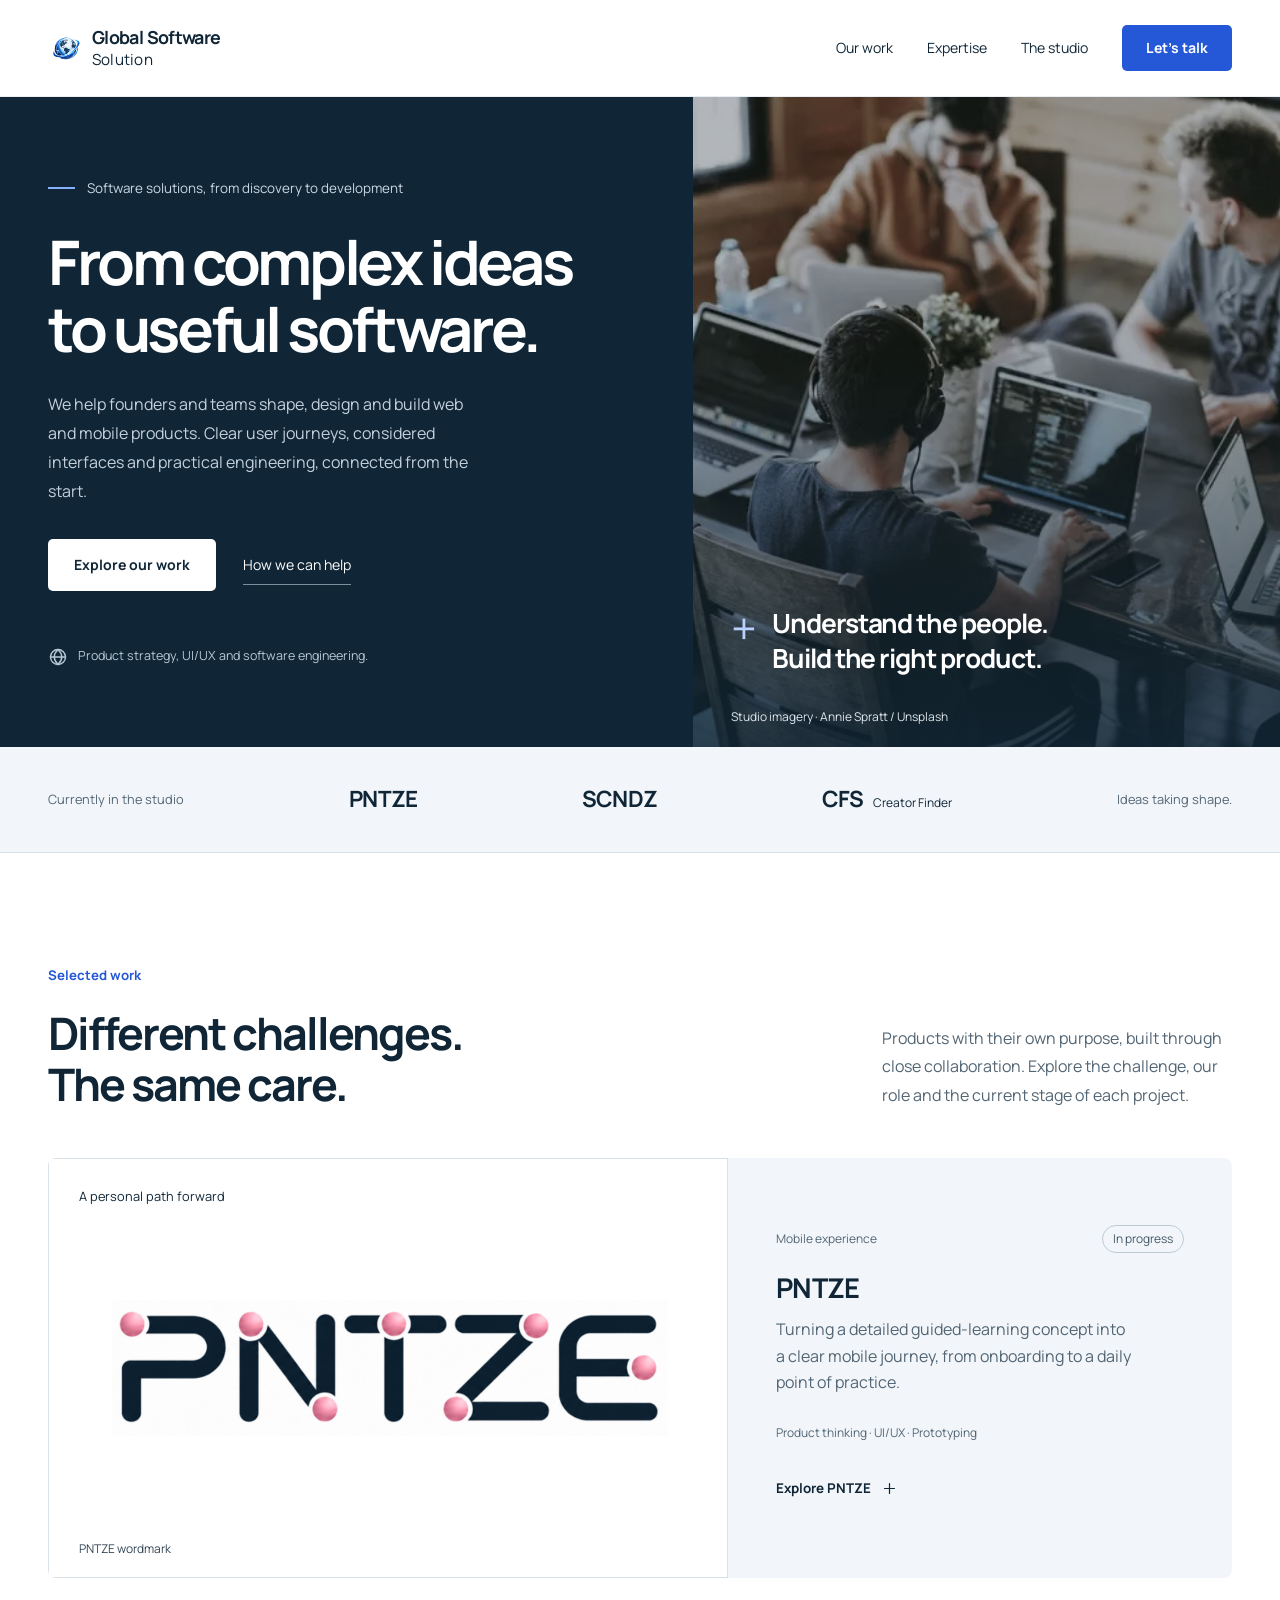
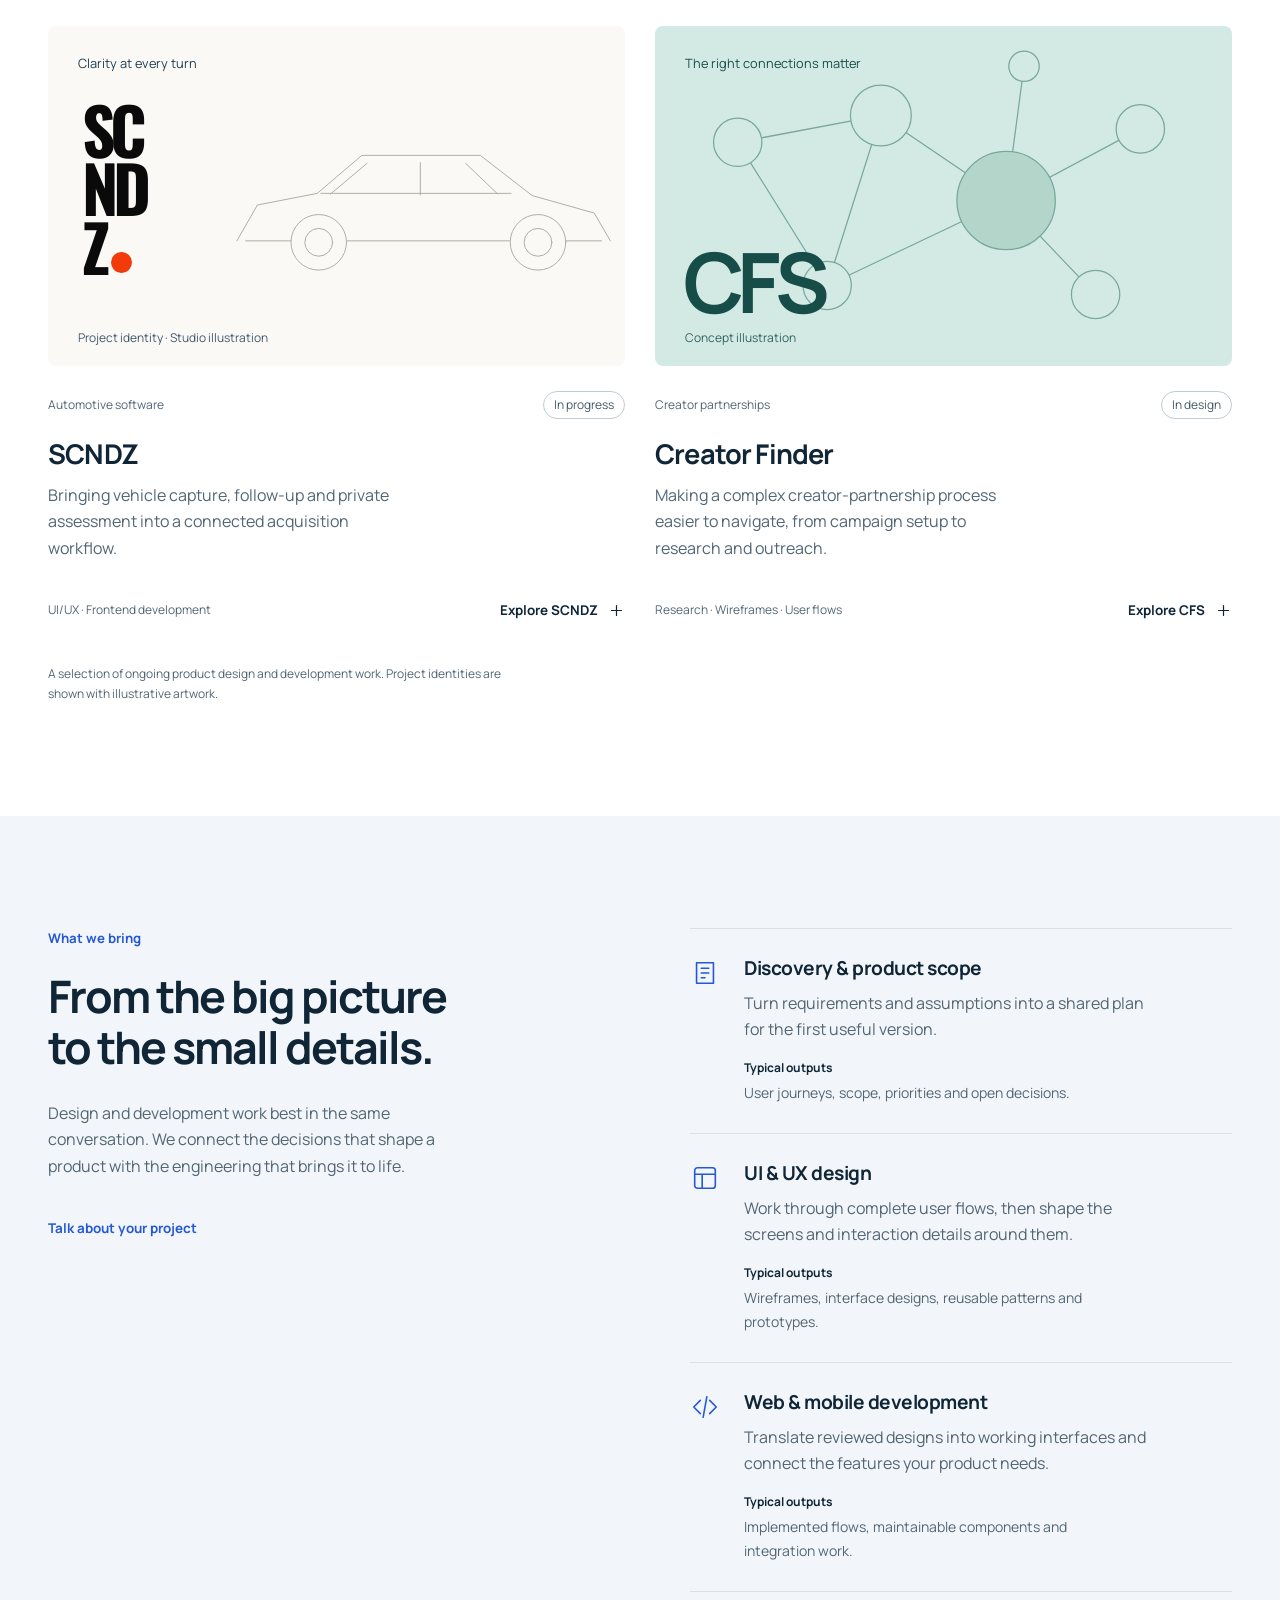
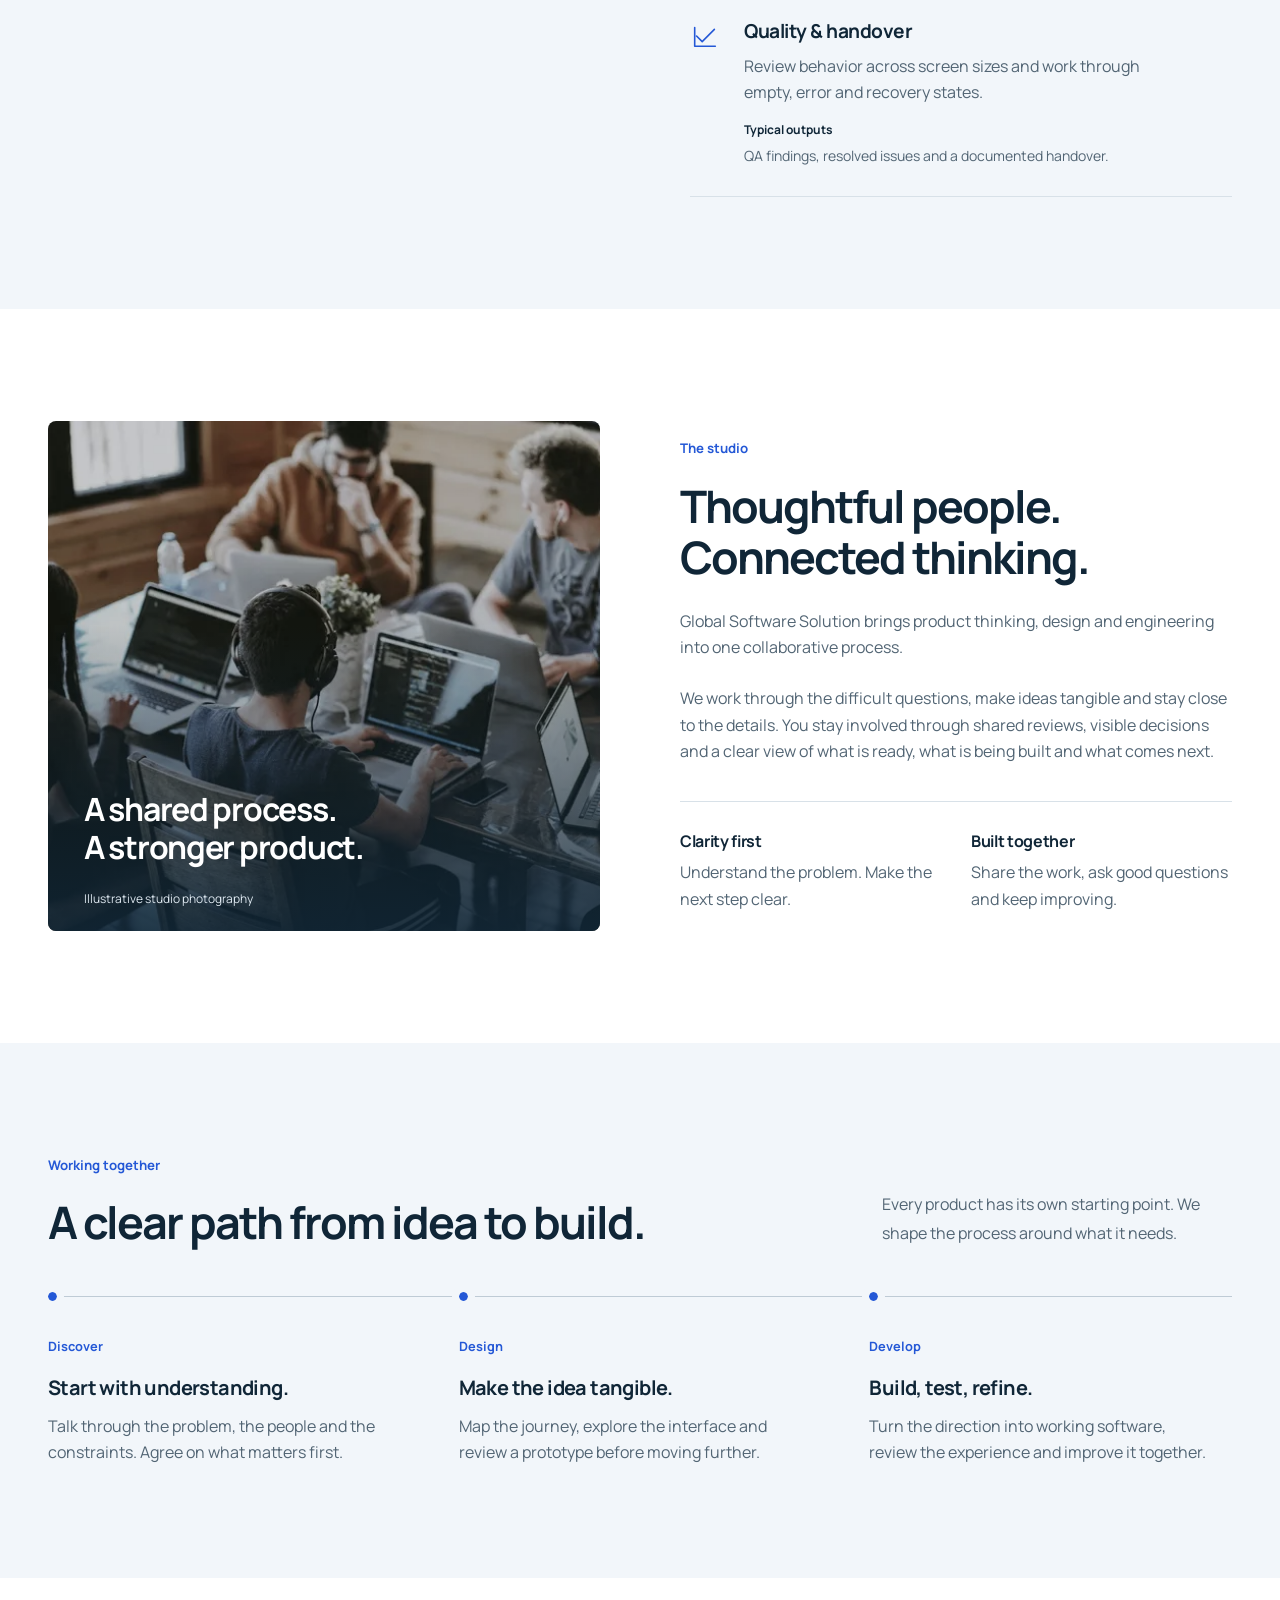
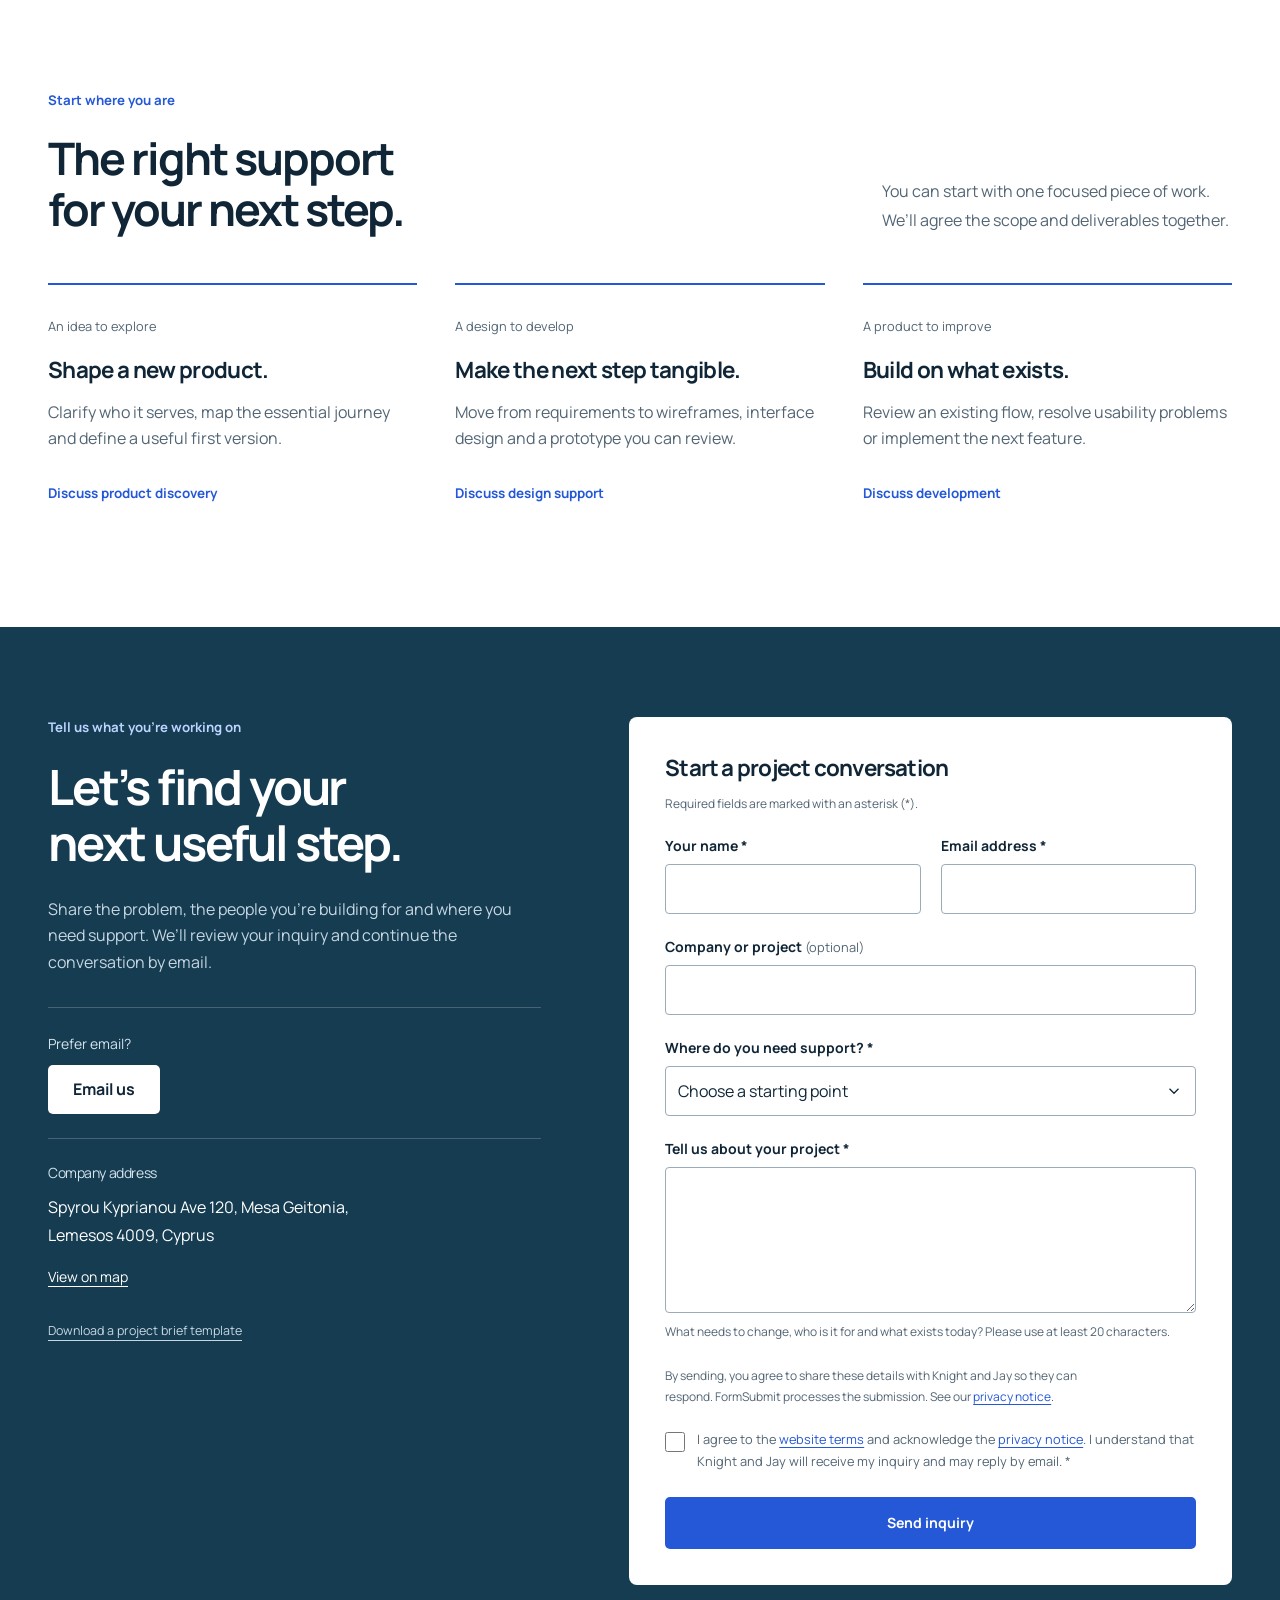
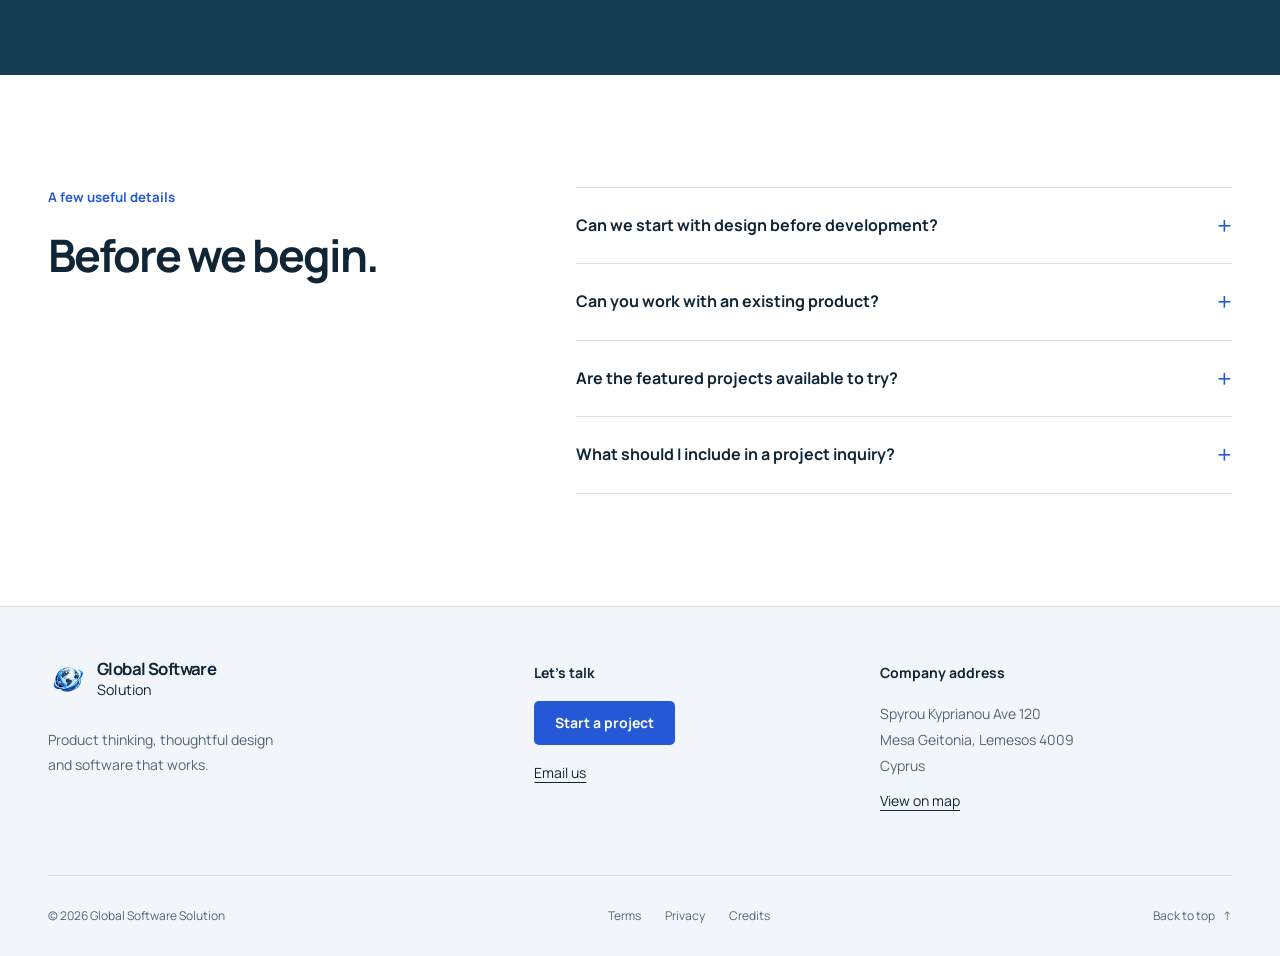
==== commit 11f9ba62: "Refine footer hierarchy, compact navigation logo and ship favicon package" ====
--- a/index.html
+++ b/index.html
@@ -10,7 +10,10 @@
   <link rel="preload" href="assets/manrope-regular.woff2" as="font" type="font/woff2" crossorigin>
   <link rel="stylesheet" href="styles.css">
   <script src="script.js" defer></script>
-<link rel="icon" type="image/png" sizes="256x256" href="assets/company-globe.png">
+<link rel="icon" type="image/x-icon" href="/favicon.ico?v=2" sizes="16x16 32x32 48x48">
+<link rel="icon" type="image/png" sizes="32x32" href="/assets/favicon-32x32.png?v=2">
+<link rel="icon" type="image/png" sizes="16x16" href="/assets/favicon-16x16.png?v=2">
+<link rel="apple-touch-icon" sizes="180x180" href="/assets/apple-touch-icon.png?v=2">
 
 <title>Global Software Solution | Software Development &amp; UI/UX</title>
 <meta name="description" content="Global Software Solution helps founders and teams with software development, web and mobile apps, product discovery, and thoughtful UI/UX design.">
@@ -112,12 +115,33 @@
 <div class="form-field consent-field"><label class="consent-label" for="inquiry-consent"><input type="checkbox" id="inquiry-consent" name="consent" value="accepted" required aria-describedby="consent-error"><span>I agree to the <a href="terms.html" target="_blank" rel="noopener noreferrer">website terms</a> and acknowledge the <a href="privacy.html" target="_blank" rel="noopener noreferrer">privacy notice</a>. I understand that Knight and Jay will receive my inquiry and may reply by email. *</span></label><span class="field-error" id="consent-error"></span></div>
 <input type="hidden" name="terms_version" value="2026-11-26">
 <div id="inquiry-feedback" class="form-feedback" role="status" aria-live="polite" tabindex="-1" hidden></div>
-<button type="submit" class="button inquiry-submit">Send inquiry</button><p class="form-hint submit-hint">Your message goes directly to Knight and Jay.</p>
+<button type="submit" class="button inquiry-submit">Send inquiry</button>
 <noscript><p class="form-hint">You’ll continue to FormSubmit to complete any verification and send your inquiry.</p></noscript>
 </form></div></section>
     <section class="faq-section section container" aria-labelledby="faq-title"><div><p class="section-kicker">A few useful details</p><h2 id="faq-title">Before we begin.</h2></div><div class="faq-list"><details><summary>Can we start with design before development?<span aria-hidden="true">+</span></summary><p>Yes. We can begin with product discovery, user flows, wireframes or a prototype, then use that work to define the development scope.</p></details><details><summary>Can you work with an existing product?<span aria-hidden="true">+</span></summary><p>Yes. We can review an existing experience, work through specific usability problems or help shape the next part of the product.</p></details><details><summary>Are the featured projects available to try?<span aria-hidden="true">+</span></summary><p>The featured work is ongoing. The project overviews describe the current design and development scope; public product demos are not linked at this stage.</p></details><details><summary>What should I include in a project inquiry?<span aria-hidden="true">+</span></summary><p>A short description of the problem, who the product is for, what already exists and any timing constraints is a useful start. Use the inquiry form above, or download the project brief template to organize your thoughts.</p></details></div></section>
   </main>
-  <footer><div class="container footer-address"><div><span>Company address</span><address>Spyrou Kyprianou Ave 120, Mesa Geitonia,<br>Lemesos 4009, Cyprus</address></div><a href="https://www.google.com/maps/search/?api=1&amp;query=Spyrou%20Kyprianou%20Ave%20120%2C%20Mesa%20Geitonia%2C%20Lemesos%204009%2C%20Cyprus" target="_blank" rel="noopener noreferrer">View on map</a></div><div class="container footer-main"><a class="brand" href="#" aria-label="Global Software Solution home"><img class="brand-globe" src="assets/company-globe.png" width="256" height="256" alt=""><span>Global Software <span class="brand-second">Solution</span></span></a><div class="footer-contact"><a class="button" href="mailto:jay.sterling@globalsoftwarestudios.com">Email us</a></div><a href="#main" class="back-top">Back to top</a></div><div class="container footer-bottom"><span>© <span id="year">2026</span> Global Software Solution</span><nav aria-label="Legal and site information"><a href="terms.html">Website terms</a><a href="privacy.html">Privacy notice</a><a href="credits.html">Credits</a></nav></div></footer>
+  <footer class="site-footer" id="footer">
+  <div class="container footer-grid">
+    <div class="footer-brand">
+      <a class="brand" href="./" aria-label="Global Software Solution home"><img class="brand-globe" src="assets/company-globe.png" width="256" height="256" alt=""><span>Global Software <span class="brand-second">Solution</span></span></a>
+      <p>Product thinking, thoughtful design<br>and software that works.</p>
+    </div>
+    <div class="footer-column">
+      <h2 class="footer-heading">Let’s talk</h2>
+      <div class="footer-actions"><a class="button" href="./#contact">Start a project</a><a class="footer-link" href="mailto:jay.sterling@globalsoftwarestudios.com">Email us</a></div>
+    </div>
+    <div class="footer-column">
+      <h2 class="footer-heading">Company address</h2>
+      <address>Spyrou Kyprianou Ave 120<br>Mesa Geitonia, Lemesos 4009<br>Cyprus</address>
+      <a class="footer-link" href="https://www.google.com/maps/search/?api=1&amp;query=Spyrou%20Kyprianou%20Ave%20120%2C%20Mesa%20Geitonia%2C%20Lemesos%204009%2C%20Cyprus" target="_blank" rel="noopener noreferrer">View on map</a>
+    </div>
+  </div>
+  <div class="container footer-meta">
+    <span>© 2026 Global Software Solution</span>
+    <nav aria-label="Legal and site information"><a href="terms.html">Terms</a><a href="privacy.html">Privacy</a><a href="credits.html">Credits</a></nav>
+    <a class="footer-top" href="#main">Back to top <span aria-hidden="true">↑</span></a>
+  </div>
+</footer>
   <dialog id="project-dialog" aria-labelledby="dialog-title"><button class="dialog-close" aria-label="Close project overview"><svg viewBox="0 0 24 24" aria-hidden="true"><path d="m6 6 12 12M18 6 6 18"/></svg></button><div id="dialog-content"></div></dialog>
   <section class="project-fallbacks" aria-label="Project overviews">
     <article id="project-pntze"><h2>PNTZE</h2><p>A guided mobile experience focused on a personal journey. Current work includes product interpretation, UI/UX design and prototype planning. The product is ongoing; no public demo is available here.</p><a href="#pntze">Back to selected work</a></article>
--- a/styles.css
+++ b/styles.css
@@ -1,10 +1,10 @@
 @font-face{font-family:Manrope;src:url('assets/manrope-regular.woff2') format('woff2');font-weight:400 600;font-display:swap}@font-face{font-family:Manrope;src:url('assets/manrope-bold.woff2') format('woff2');font-weight:650 800;font-display:swap}
 :root{--ink:#102637;--ocean:#153c51;--blue:#2458d6;--blue-hover:#1944ae;--mist:#f2f6fa;--paper:#fff;--muted:#526574;--line:#d8e1e8;--sea:#cde9e4;--radius:8px;--content:1280px}
-*{box-sizing:border-box}html{scroll-behavior:auto;scroll-padding-top:110px}body{margin:0;font-family:Manrope,Arial,sans-serif;color:var(--ink);background:var(--paper);font-size:17px;line-height:1.65;-webkit-font-smoothing:antialiased}body.modal-open{overflow:hidden}button,a,summary{-webkit-tap-highlight-color:transparent;touch-action:manipulation}button,summary{cursor:pointer}a{color:inherit;text-decoration:none}button,input{font:inherit}button{color:inherit}a,button,summary{transition:background-color .18s,color .18s,border-color .18s}a:focus-visible,button:focus-visible,summary:focus-visible{outline:3px solid var(--blue);outline-offset:5px}.hero a:focus-visible,.contact-section a:focus-visible{outline-color:#fff}svg{width:24px;height:24px;fill:none;stroke:currentColor;stroke-width:1.7;stroke-linecap:round;stroke-linejoin:round;flex-shrink:0}img{display:block;max-width:100%}h1,h2,h3,p{margin:0}h1,h2,h3{font-weight:700;line-height:1.15;letter-spacing:-.045em;text-wrap:balance}h2{font-size:clamp(2rem,3.5vw,3.1rem)}h3{font-size:1.45rem;letter-spacing:-.03em}p{max-width:65ch}p+p{margin-top:20px}.container{width:min(var(--content),calc(100% - 96px));margin-inline:auto}.section{padding-block:112px}section[id],article[id]{scroll-margin-top:18px}.skip-link{position:fixed;z-index:100;top:12px;left:12px;padding:12px 20px;color:#fff;background:var(--ink);transform:translateY(-160%)}.skip-link:focus{transform:none}.site-header{position:sticky;top:0;z-index:20;background:#fffffff5;border-bottom:1px solid #e9eef2;backdrop-filter:blur(12px)}.header-inner{display:flex;align-items:center;justify-content:space-between;min-height:96px;gap:30px}.brand{display:inline-flex;align-items:center;gap:12px;font-size:1.02rem;font-weight:700;line-height:1.25;letter-spacing:-.02em}.brand-second{display:block}.header-inner nav{display:flex;align-items:center;gap:34px;font-size:.88rem;font-weight:600}.header-inner nav>a:not(.button){padding-block:12px}.header-inner nav>a:not(.button):hover{color:var(--blue)}.button{display:inline-flex;justify-content:center;align-items:center;gap:12px;min-height:52px;padding:14px 25px;border:1px solid transparent;border-radius:5px;background:var(--blue);color:#fff;font-weight:700;font-size:.88rem;line-height:1.4}.button:hover{background:var(--blue-hover)}.button:active{filter:brightness(.94)}.button-small{min-height:44px;padding:12px 23px}.button-white{color:var(--ink);background:#fff}.button-white:hover{background:#e3edf5}.menu-toggle{display:none;align-items:center;gap:9px;border:1px solid var(--line);border-radius:5px;padding:10px 12px;background:#fff;font-size:.88rem;min-height:44px}.hero{background:var(--ink);color:#fff;overflow:hidden}.hero-grid{display:grid;grid-template-columns:1.1fr 1fr;gap:52px;min-height:650px;align-items:center}.hero-copy{padding-block:64px}.intro-label{display:flex;align-items:center;gap:12px;font-size:.84rem;color:#c9d8e3;margin-bottom:30px}.line{height:2px;width:27px;background:#88b1fb;flex-shrink:0}h1{font-size:clamp(2.75rem,4.8vw,4.65rem);line-height:1.09;letter-spacing:-.055em}.hero-description{font-size:1.05rem;color:#c4d1dc;max-width:440px;line-height:1.8;margin-top:27px}.hero-actions{display:flex;align-items:center;gap:27px;margin-top:34px}.hero-text-link{font-size:.88rem;border-bottom:1px solid #7c8f9d;padding-block:8px}.hero-text-link:hover{color:#bdd4ff;border-color:#bdd4ff}.hero-footnote{margin-top:55px;display:flex;align-items:center;gap:10px;font-size:.78rem;color:#b7c8d5}.hero-footnote svg{width:20px;height:20px}.hero-art{position:relative;align-self:stretch;margin-right:calc((min(1280px,100vw - 96px) - 100vw)/2);min-height:560px;overflow:hidden}.hero-photo{height:100%;width:100%;object-fit:cover;object-position:48% center;filter:saturate(.65)}.photo-shade{position:absolute;inset:0;background:linear-gradient(180deg,rgba(16,38,55,.1) 40%,rgba(16,38,55,.8))}.hero-monogram{position:absolute;width:79%;height:83%;top:1%;left:6%;stroke:#fff;stroke-width:1.1;opacity:.36;fill:none}.photo-caption{position:absolute;bottom:72px;left:38px;display:flex;align-items:flex-start;gap:15px}.caption-cross{font-size:2.8rem;line-height:1;font-weight:400;color:#b9d0ff}.photo-caption p{font-size:1.65rem;line-height:1.3;font-weight:700;letter-spacing:-.04em}.photo-credit{position:absolute;bottom:20px;left:38px;font-size:.75rem;color:#e0e7ed}.project-index{background:var(--mist);border-bottom:1px solid var(--line)}.index-inner{display:flex;align-items:center;justify-content:space-between;gap:25px;min-height:105px}.index-inner>span:first-child{font-size:.8rem;color:var(--muted)}.index-inner>a{font-weight:700;font-size:1.4rem;letter-spacing:-.04em;padding:12px 0}.index-inner>a:hover{color:var(--blue)}.index-detail{font-size:.75rem;letter-spacing:0;font-weight:400;margin-left:6px}.index-note{font-size:.8rem;color:var(--muted)}.section-kicker{font-size:.83rem;font-weight:700;color:var(--blue);margin-bottom:20px}.section-heading{display:flex;justify-content:space-between;align-items:flex-end;gap:50px;margin-bottom:48px}.section-heading>p{max-width:350px;font-size:.95rem;color:var(--muted);line-height:1.8}.projects{display:grid;grid-template-columns:1fr 1fr;gap:48px 30px}.project{min-width:0}.project-featured{grid-column:1/-1;display:grid;grid-template-columns:1.35fr 1fr;background:var(--mist);border-radius:var(--radius);overflow:hidden}.project-art{height:340px;position:relative;overflow:hidden;border-radius:var(--radius)}.project-featured .project-art{height:420px;border-radius:0}.art-note{position:absolute;top:27px;left:30px;font-size:.8rem;z-index:2}.visual-caption{position:absolute;bottom:18px;left:30px;font-size:.75rem;z-index:2;opacity:.85}.art-word{position:absolute;font-weight:800;line-height:1;letter-spacing:-.08em}.pntze-art{background:var(--paper);color:var(--ink);isolation:isolate;display:grid;place-items:center;border:1px solid var(--line)}.pntze-word{font-size:6.6rem;top:145px;left:70px}.word-point{color:#6a4d98}.pntze-orbit{position:absolute;border:1px solid #b9b0d4;border-radius:50%;height:560px;width:560px;left:215px;top:-40px;transform:rotate(-25deg)}.orbit-two{width:700px;height:700px;left:145px;top:-110px}.orbit-three{width:850px;height:850px;left:70px;top:-185px}.pntze-point{position:absolute;z-index:1;border-radius:50%;background:#7968a0;border:9px solid #dcdcf1}.point-one{height:48px;width:48px;left:245px;top:74px}.point-two{height:65px;width:65px;right:100px;bottom:65px;background:#b48082}.point-three{height:30px;width:30px;left:130px;bottom:54px;background:#447c74}.project-copy{padding:25px 0 0}.project-featured .project-copy{padding:48px;display:flex;flex-direction:column;justify-content:center}.project-meta{display:flex;justify-content:space-between;gap:12px;font-size:.75rem;color:var(--muted);align-items:center}.status{border:1px solid #bfcbd3;border-radius:100px;padding:3px 10px;font-size:.75rem;color:#445968;white-space:nowrap}.project-copy h3{font-size:1.7rem;margin-top:19px}.project-copy>p{color:var(--muted);font-size:.95rem;margin-top:13px;max-width:36ch}.project-bottom{display:flex;flex-wrap:wrap;align-items:center;justify-content:space-between;gap:20px;margin-top:27px}.project-bottom>span{font-size:.75rem;color:var(--muted)}.project-featured .project-bottom{align-items:flex-start;flex-direction:column;gap:24px}.text-link{display:inline-flex;align-items:center;gap:10px;font-weight:700;font-size:.84rem;min-height:44px;line-height:1.4}.text-link svg{width:17px;height:17px}.text-link:hover{color:var(--blue);text-decoration:underline;text-underline-offset:5px}.scndz-art{background:#e6edf2;color:#233e55}.car-drawing{position:absolute;top:56px;left:5%;width:90%;height:auto;stroke:#70899e;stroke-width:1.5}.scndz-word{font-size:4.6rem;left:30px;bottom:45px;letter-spacing:.02em}.cfs-art{background:#d3e9e4;color:#174d49}.network-lines{position:absolute;inset:0;width:100%;height:100%;stroke:#79a79d;stroke-width:1.4}.network-lines circle{fill:#d3e9e4}.network-lines .center-node{fill:#b3d5ca}.cfs-word{font-size:5.2rem;left:28px;bottom:43px}.work-note{margin-top:32px;font-size:.75rem;color:var(--muted)}.expertise-section{background:var(--mist)}.expertise-layout{display:grid;grid-template-columns:1fr 1fr;gap:100px}.expertise-intro>p:not(.section-kicker){margin-top:27px;color:var(--muted);font-size:.95rem;max-width:42ch}.expertise-intro .text-link{margin-top:28px;color:var(--blue)}.service-list{border-top:1px solid var(--line)}.service{display:flex;gap:24px;padding:28px 0;border-bottom:1px solid var(--line)}.service>svg{width:30px;height:30px;color:var(--blue);margin-top:1px}.service h3{font-size:1.2rem;letter-spacing:-.025em}.service p{font-size:.9rem;color:var(--muted);margin-top:11px;max-width:42ch}.studio-section{display:grid;grid-template-columns:1fr 1fr;align-items:center;gap:80px}.studio-visual{position:relative;border-radius:var(--radius);overflow:hidden;min-height:510px;align-self:stretch}.studio-visual:after{content:'';position:absolute;inset:40% 0 0;background:linear-gradient(transparent,#102637d9)}.studio-visual img{width:100%;height:100%;position:absolute;inset:0;object-fit:cover;object-position:25% center;filter:saturate(.65)}.studio-image-label{position:absolute;bottom:64px;left:36px;z-index:1;font-size:2rem;font-weight:700;letter-spacing:-.04em;line-height:1.2;color:#fff}.studio-photo-note{position:absolute;z-index:1;bottom:22px;left:36px;font-size:.75rem;color:#dde7ef}.studio-copy>p:not(.section-kicker){color:var(--muted);font-size:.95rem;margin-top:25px}.studio-values{display:grid;grid-template-columns:1fr 1fr;gap:30px;margin-top:36px;padding-top:30px;border-top:1px solid var(--line)}.studio-values h3{font-size:1rem;letter-spacing:-.02em}.studio-values p{font-size:.82rem;line-height:1.7;color:var(--muted);margin-top:9px}.process-section{background:var(--mist)}.process-grid{display:grid;grid-template-columns:repeat(3,1fr);gap:48px;position:relative;padding-top:34px;border-top:1px solid #bfcbd5}.process-grid>div{position:relative}.process-grid>div:before{content:'';height:9px;width:9px;position:absolute;top:-39px;border-radius:50%;background:var(--blue);outline:7px solid var(--mist)}.process-step{font-size:.8rem;font-weight:700;color:var(--blue)}.process-grid h3{font-size:1.25rem;margin-top:17px}.process-grid p{font-size:.9rem;color:var(--muted);margin-top:14px;max-width:34ch}.contact-section{background:var(--ocean);color:#fff;padding-block:90px}.contact-inner{display:grid;grid-template-columns:1.5fr 1fr;gap:80px;align-items:center}.contact-section .section-kicker{color:#bcd4ff}.contact-section h2{font-size:clamp(2.25rem,3.8vw,3.4rem);max-width:20ch}.contact-inner>div>p:last-child{margin-top:26px;color:#c7d7e2;max-width:47ch;font-size:.95rem}.contact-actions{display:flex;align-items:flex-start;flex-direction:column;gap:16px;justify-self:end}.contact-actions .button{min-width:245px}.contact-caption{font-size:.78rem;color:#c7d7e2}.contact-secondary{font-size:.78rem;text-decoration:underline;text-underline-offset:5px;margin-top:12px;padding-block:10px}.contact-secondary:hover{color:#bcd4ff}.faq-section{display:grid;grid-template-columns:1fr 1.5fr;gap:90px}.faq-list{border-top:1px solid var(--line)}details{border-bottom:1px solid var(--line)}summary{display:flex;list-style:none;justify-content:space-between;gap:24px;align-items:center;padding:25px 0;font-size:.93rem;font-weight:700;line-height:1.6}summary::-webkit-details-marker{display:none}summary>span{font-size:1.6rem;line-height:1;color:var(--blue);font-weight:400}details[open] summary>span{transform:rotate(45deg)}details>p{padding:0 40px 26px 0;color:var(--muted);font-size:.9rem}summary:hover{color:var(--blue)}footer{border-top:1px solid var(--line);background:var(--mist)}.footer-main{display:flex;justify-content:space-between;gap:40px;align-items:center;padding-block:44px}.footer-main>p{font-size:.8rem;color:var(--muted)}.back-top{font-size:.8rem;display:flex;gap:12px;align-items:center;min-height:44px}.back-top svg{width:18px;height:18px}.back-top:hover{color:var(--blue)}.footer-bottom{display:flex;justify-content:space-between;gap:24px;border-top:1px solid var(--line);padding-block:24px;font-size:.75rem;color:var(--muted)}.footer-bottom>div{display:flex;gap:30px}.footer-bottom a:hover{text-decoration:underline}.footer-bottom a{display:inline-flex;align-items:center;min-height:24px}dialog{color:var(--ink);border:0;border-radius:12px;max-width:670px;width:calc(100% - 36px);max-height:calc(100dvh - 48px);padding:55px;box-shadow:0 20px 100px #10263740}dialog::backdrop{background:#102637b8;backdrop-filter:blur(4px)}.dialog-close{position:absolute;right:14px;top:14px;display:grid;place-items:center;width:44px;height:44px;border:0;background:var(--mist);border-radius:50%}.dialog-close:hover{background:#dce5ed}.dialog-status{font-size:.78rem;color:var(--blue);font-weight:700;margin-bottom:16px}.dialog-lead{font-size:1.08rem;color:var(--muted);margin-top:22px}dialog h3{font-size:1rem;letter-spacing:-.02em;margin-top:30px}dialog ul{padding-left:22px;font-size:.92rem;color:var(--muted)}dialog li+li{margin-top:9px}.dialog-note{padding:18px 20px;background:var(--mist);font-size:.82rem;margin-top:28px;border-radius:5px}dialog .button{margin-top:26px}.project-fallbacks{display:none}.project-fallbacks:has(article:target){display:block;padding:40px max(24px,calc((100vw - 1280px)/2));background:var(--mist)}.project-fallbacks article{display:none}.project-fallbacks article:target{display:block}.project-fallbacks h2{margin-bottom:20px}.project-fallbacks a{display:inline-block;text-decoration:underline;padding:15px 0}.credits-main{max-width:800px;padding-block:90px}.credits-main h1{font-size:3rem}.credits-main h2{font-size:1.6rem;margin-top:40px;margin-bottom:15px}.credits-main p{color:var(--muted)}.credits-main a:not(.button){color:var(--blue);text-decoration:underline}.credits-main .button{margin-top:35px}
+*{box-sizing:border-box}html{scroll-behavior:auto;scroll-padding-top:110px}body{margin:0;font-family:Manrope,Arial,sans-serif;color:var(--ink);background:var(--paper);font-size:17px;line-height:1.65;-webkit-font-smoothing:antialiased}body.modal-open{overflow:hidden}button,a,summary{-webkit-tap-highlight-color:transparent;touch-action:manipulation}button,summary{cursor:pointer}a{color:inherit;text-decoration:none}button,input{font:inherit}button{color:inherit}a,button,summary{transition:background-color .18s,color .18s,border-color .18s}a:focus-visible,button:focus-visible,summary:focus-visible{outline:3px solid var(--blue);outline-offset:5px}.hero a:focus-visible,.contact-section a:focus-visible{outline-color:#fff}svg{width:24px;height:24px;fill:none;stroke:currentColor;stroke-width:1.7;stroke-linecap:round;stroke-linejoin:round;flex-shrink:0}img{display:block;max-width:100%}h1,h2,h3,p{margin:0}h1,h2,h3{font-weight:700;line-height:1.15;letter-spacing:-.045em;text-wrap:balance}h2{font-size:clamp(2rem,3.5vw,3.1rem)}h3{font-size:1.45rem;letter-spacing:-.03em}p{max-width:65ch}p+p{margin-top:20px}.container{width:min(var(--content),calc(100% - 96px));margin-inline:auto}.section{padding-block:112px}section[id],article[id]{scroll-margin-top:18px}.skip-link{position:fixed;z-index:100;top:12px;left:12px;padding:12px 20px;color:#fff;background:var(--ink);transform:translateY(-160%)}.skip-link:focus{transform:none}.site-header{position:sticky;top:0;z-index:20;background:#fffffff5;border-bottom:1px solid #e9eef2;backdrop-filter:blur(12px)}.header-inner{display:flex;align-items:center;justify-content:space-between;min-height:96px;gap:30px}.brand{display:inline-flex;align-items:center;gap:12px;font-size:1.02rem;font-weight:700;line-height:1.25;letter-spacing:-.02em}.brand-second{display:block}.header-inner nav{display:flex;align-items:center;gap:34px;font-size:.88rem;font-weight:600}.header-inner nav>a:not(.button){padding-block:12px}.header-inner nav>a:not(.button):hover{color:var(--blue)}.button{display:inline-flex;justify-content:center;align-items:center;gap:12px;min-height:52px;padding:14px 25px;border:1px solid transparent;border-radius:5px;background:var(--blue);color:#fff;font-weight:700;font-size:.88rem;line-height:1.4}.button:hover{background:var(--blue-hover)}.button:active{filter:brightness(.94)}.button-small{min-height:44px;padding:12px 23px}.button-white{color:var(--ink);background:#fff}.button-white:hover{background:#e3edf5}.menu-toggle{display:none;align-items:center;gap:9px;border:1px solid var(--line);border-radius:5px;padding:10px 12px;background:#fff;font-size:.88rem;min-height:44px}.hero{background:var(--ink);color:#fff;overflow:hidden}.hero-grid{display:grid;grid-template-columns:1.1fr 1fr;gap:52px;min-height:650px;align-items:center}.hero-copy{padding-block:64px}.intro-label{display:flex;align-items:center;gap:12px;font-size:.84rem;color:#c9d8e3;margin-bottom:30px}.line{height:2px;width:27px;background:#88b1fb;flex-shrink:0}h1{font-size:clamp(2.75rem,4.8vw,4.65rem);line-height:1.09;letter-spacing:-.055em}.hero-description{font-size:1.05rem;color:#c4d1dc;max-width:440px;line-height:1.8;margin-top:27px}.hero-actions{display:flex;align-items:center;gap:27px;margin-top:34px}.hero-text-link{font-size:.88rem;border-bottom:1px solid #7c8f9d;padding-block:8px}.hero-text-link:hover{color:#bdd4ff;border-color:#bdd4ff}.hero-footnote{margin-top:55px;display:flex;align-items:center;gap:10px;font-size:.78rem;color:#b7c8d5}.hero-footnote svg{width:20px;height:20px}.hero-art{position:relative;align-self:stretch;margin-right:calc((min(1280px,100vw - 96px) - 100vw)/2);min-height:560px;overflow:hidden}.hero-photo{height:100%;width:100%;object-fit:cover;object-position:48% center;filter:saturate(.65)}.photo-shade{position:absolute;inset:0;background:linear-gradient(180deg,rgba(16,38,55,.1) 40%,rgba(16,38,55,.8))}.hero-monogram{position:absolute;width:79%;height:83%;top:1%;left:6%;stroke:#fff;stroke-width:1.1;opacity:.36;fill:none}.photo-caption{position:absolute;bottom:72px;left:38px;display:flex;align-items:flex-start;gap:15px}.caption-cross{font-size:2.8rem;line-height:1;font-weight:400;color:#b9d0ff}.photo-caption p{font-size:1.65rem;line-height:1.3;font-weight:700;letter-spacing:-.04em}.photo-credit{position:absolute;bottom:20px;left:38px;font-size:.75rem;color:#e0e7ed}.project-index{background:var(--mist);border-bottom:1px solid var(--line)}.index-inner{display:flex;align-items:center;justify-content:space-between;gap:25px;min-height:105px}.index-inner>span:first-child{font-size:.8rem;color:var(--muted)}.index-inner>a{font-weight:700;font-size:1.4rem;letter-spacing:-.04em;padding:12px 0}.index-inner>a:hover{color:var(--blue)}.index-detail{font-size:.75rem;letter-spacing:0;font-weight:400;margin-left:6px}.index-note{font-size:.8rem;color:var(--muted)}.section-kicker{font-size:.83rem;font-weight:700;color:var(--blue);margin-bottom:20px}.section-heading{display:flex;justify-content:space-between;align-items:flex-end;gap:50px;margin-bottom:48px}.section-heading>p{max-width:350px;font-size:.95rem;color:var(--muted);line-height:1.8}.projects{display:grid;grid-template-columns:1fr 1fr;gap:48px 30px}.project{min-width:0}.project-featured{grid-column:1/-1;display:grid;grid-template-columns:1.35fr 1fr;background:var(--mist);border-radius:var(--radius);overflow:hidden}.project-art{height:340px;position:relative;overflow:hidden;border-radius:var(--radius)}.project-featured .project-art{height:420px;border-radius:0}.art-note{position:absolute;top:27px;left:30px;font-size:.8rem;z-index:2}.visual-caption{position:absolute;bottom:18px;left:30px;font-size:.75rem;z-index:2;opacity:.85}.art-word{position:absolute;font-weight:800;line-height:1;letter-spacing:-.08em}.pntze-art{background:var(--paper);color:var(--ink);isolation:isolate;display:grid;place-items:center;border:1px solid var(--line)}.pntze-word{font-size:6.6rem;top:145px;left:70px}.word-point{color:#6a4d98}.pntze-orbit{position:absolute;border:1px solid #b9b0d4;border-radius:50%;height:560px;width:560px;left:215px;top:-40px;transform:rotate(-25deg)}.orbit-two{width:700px;height:700px;left:145px;top:-110px}.orbit-three{width:850px;height:850px;left:70px;top:-185px}.pntze-point{position:absolute;z-index:1;border-radius:50%;background:#7968a0;border:9px solid #dcdcf1}.point-one{height:48px;width:48px;left:245px;top:74px}.point-two{height:65px;width:65px;right:100px;bottom:65px;background:#b48082}.point-three{height:30px;width:30px;left:130px;bottom:54px;background:#447c74}.project-copy{padding:25px 0 0}.project-featured .project-copy{padding:48px;display:flex;flex-direction:column;justify-content:center}.project-meta{display:flex;justify-content:space-between;gap:12px;font-size:.75rem;color:var(--muted);align-items:center}.status{border:1px solid #bfcbd3;border-radius:100px;padding:3px 10px;font-size:.75rem;color:#445968;white-space:nowrap}.project-copy h3{font-size:1.7rem;margin-top:19px}.project-copy>p{color:var(--muted);font-size:.95rem;margin-top:13px;max-width:36ch}.project-bottom{display:flex;flex-wrap:wrap;align-items:center;justify-content:space-between;gap:20px;margin-top:27px}.project-bottom>span{font-size:.75rem;color:var(--muted)}.project-featured .project-bottom{align-items:flex-start;flex-direction:column;gap:24px}.text-link{display:inline-flex;align-items:center;gap:10px;font-weight:700;font-size:.84rem;min-height:44px;line-height:1.4}.text-link svg{width:17px;height:17px}.text-link:hover{color:var(--blue);text-decoration:underline;text-underline-offset:5px}.scndz-art{background:#e6edf2;color:#233e55}.car-drawing{position:absolute;top:56px;left:5%;width:90%;height:auto;stroke:#70899e;stroke-width:1.5}.scndz-word{font-size:4.6rem;left:30px;bottom:45px;letter-spacing:.02em}.cfs-art{background:#d3e9e4;color:#174d49}.network-lines{position:absolute;inset:0;width:100%;height:100%;stroke:#79a79d;stroke-width:1.4}.network-lines circle{fill:#d3e9e4}.network-lines .center-node{fill:#b3d5ca}.cfs-word{font-size:5.2rem;left:28px;bottom:43px}.work-note{margin-top:32px;font-size:.75rem;color:var(--muted)}.expertise-section{background:var(--mist)}.expertise-layout{display:grid;grid-template-columns:1fr 1fr;gap:100px}.expertise-intro>p:not(.section-kicker){margin-top:27px;color:var(--muted);font-size:.95rem;max-width:42ch}.expertise-intro .text-link{margin-top:28px;color:var(--blue)}.service-list{border-top:1px solid var(--line)}.service{display:flex;gap:24px;padding:28px 0;border-bottom:1px solid var(--line)}.service>svg{width:30px;height:30px;color:var(--blue);margin-top:1px}.service h3{font-size:1.2rem;letter-spacing:-.025em}.service p{font-size:.9rem;color:var(--muted);margin-top:11px;max-width:42ch}.studio-section{display:grid;grid-template-columns:1fr 1fr;align-items:center;gap:80px}.studio-visual{position:relative;border-radius:var(--radius);overflow:hidden;min-height:510px;align-self:stretch}.studio-visual:after{content:'';position:absolute;inset:40% 0 0;background:linear-gradient(transparent,#102637d9)}.studio-visual img{width:100%;height:100%;position:absolute;inset:0;object-fit:cover;object-position:25% center;filter:saturate(.65)}.studio-image-label{position:absolute;bottom:64px;left:36px;z-index:1;font-size:2rem;font-weight:700;letter-spacing:-.04em;line-height:1.2;color:#fff}.studio-photo-note{position:absolute;z-index:1;bottom:22px;left:36px;font-size:.75rem;color:#dde7ef}.studio-copy>p:not(.section-kicker){color:var(--muted);font-size:.95rem;margin-top:25px}.studio-values{display:grid;grid-template-columns:1fr 1fr;gap:30px;margin-top:36px;padding-top:30px;border-top:1px solid var(--line)}.studio-values h3{font-size:1rem;letter-spacing:-.02em}.studio-values p{font-size:.82rem;line-height:1.7;color:var(--muted);margin-top:9px}.process-section{background:var(--mist)}.process-grid{display:grid;grid-template-columns:repeat(3,1fr);gap:48px;position:relative;padding-top:34px;border-top:1px solid #bfcbd5}.process-grid>div{position:relative}.process-grid>div:before{content:'';height:9px;width:9px;position:absolute;top:-39px;border-radius:50%;background:var(--blue);outline:7px solid var(--mist)}.process-step{font-size:.8rem;font-weight:700;color:var(--blue)}.process-grid h3{font-size:1.25rem;margin-top:17px}.process-grid p{font-size:.9rem;color:var(--muted);margin-top:14px;max-width:34ch}.contact-section{background:var(--ocean);color:#fff;padding-block:90px}.contact-inner{display:grid;grid-template-columns:1.5fr 1fr;gap:80px;align-items:center}.contact-section .section-kicker{color:#bcd4ff}.contact-section h2{font-size:clamp(2.25rem,3.8vw,3.4rem);max-width:20ch}.contact-inner>div>p:last-child{margin-top:26px;color:#c7d7e2;max-width:47ch;font-size:.95rem}.contact-actions{display:flex;align-items:flex-start;flex-direction:column;gap:16px;justify-self:end}.contact-actions .button{min-width:245px}.contact-caption{font-size:.78rem;color:#c7d7e2}.contact-secondary{font-size:.78rem;text-decoration:underline;text-underline-offset:5px;margin-top:12px;padding-block:10px}.contact-secondary:hover{color:#bcd4ff}.faq-section{display:grid;grid-template-columns:1fr 1.5fr;gap:90px}.faq-list{border-top:1px solid var(--line)}details{border-bottom:1px solid var(--line)}summary{display:flex;list-style:none;justify-content:space-between;gap:24px;align-items:center;padding:25px 0;font-size:.93rem;font-weight:700;line-height:1.6}summary::-webkit-details-marker{display:none}summary>span{font-size:1.6rem;line-height:1;color:var(--blue);font-weight:400}details[open] summary>span{transform:rotate(45deg)}details>p{padding:0 40px 26px 0;color:var(--muted);font-size:.9rem}summary:hover{color:var(--blue)}footer{border-top:1px solid var(--line);background:var(--mist)}dialog{color:var(--ink);border:0;border-radius:12px;max-width:670px;width:calc(100% - 36px);max-height:calc(100dvh - 48px);padding:55px;box-shadow:0 20px 100px #10263740}dialog::backdrop{background:#102637b8;backdrop-filter:blur(4px)}.dialog-close{position:absolute;right:14px;top:14px;display:grid;place-items:center;width:44px;height:44px;border:0;background:var(--mist);border-radius:50%}.dialog-close:hover{background:#dce5ed}.dialog-status{font-size:.78rem;color:var(--blue);font-weight:700;margin-bottom:16px}.dialog-lead{font-size:1.08rem;color:var(--muted);margin-top:22px}dialog h3{font-size:1rem;letter-spacing:-.02em;margin-top:30px}dialog ul{padding-left:22px;font-size:.92rem;color:var(--muted)}dialog li+li{margin-top:9px}.dialog-note{padding:18px 20px;background:var(--mist);font-size:.82rem;margin-top:28px;border-radius:5px}dialog .button{margin-top:26px}.project-fallbacks{display:none}.project-fallbacks:has(article:target){display:block;padding:40px max(24px,calc((100vw - 1280px)/2));background:var(--mist)}.project-fallbacks article{display:none}.project-fallbacks article:target{display:block}.project-fallbacks h2{margin-bottom:20px}.project-fallbacks a{display:inline-block;text-decoration:underline;padding:15px 0}.credits-main{max-width:800px;padding-block:90px}.credits-main h1{font-size:3rem}.credits-main h2{font-size:1.6rem;margin-top:40px;margin-bottom:15px}.credits-main p{color:var(--muted)}.credits-main a:not(.button){color:var(--blue);text-decoration:underline}.credits-main .button{margin-top:35px}
 @media(min-width:1500px){.hero-art{margin-right:0;border-radius:0 0 8px 8px}.hero-grid{gap:70px;min-height:680px}}
 @media(max-width:1100px){.container{width:calc(100% - 64px)}.hero-grid{gap:30px;min-height:610px;grid-template-columns:1.15fr 1fr}.hero-art{margin-right:-32px}.hero-copy{padding-block:48px}.intro-label{font-size:.75rem}.hero-footnote{font-size:.75rem}.hero-actions{gap:18px}.hero-actions .button{padding-inline:18px}.hero-text-link{font-size:.8rem}.index-note{display:none}.expertise-layout{gap:55px}.studio-section{gap:45px}.project-featured .project-copy{padding:32px}.pntze-word{left:36px;font-size:5.8rem}.contact-inner{gap:45px}.faq-section{gap:50px}.header-inner nav{gap:24px}.section{padding-block:88px}}
-@media(max-width:800px){html{scroll-padding-top:95px}.container{width:calc(100% - 48px)}.header-inner{min-height:80px}.brand{font-size:.9rem}.brand img{width:39px;height:39px}.header-inner nav{gap:18px;font-size:.8rem}.header-inner nav .button{padding:11px 16px}.hero-grid{grid-template-columns:1.2fr 1fr;gap:24px}.hero-copy{padding-block:48px}h1{font-size:3rem}.intro-label{font-size:.75rem;gap:8px;align-items:flex-start}.intro-label .line{margin-top:8px;width:18px}.hero-description{font-size:.9rem}.hero-actions{flex-direction:column;align-items:flex-start;gap:12px;margin-top:28px}.hero-footnote{margin-top:28px;align-items:flex-start}.hero-footnote svg{width:18px;height:18px}.hero-art{margin-right:-24px;min-height:500px}.photo-caption{left:22px;bottom:65px;gap:8px}.photo-caption p{font-size:1.3rem}.photo-credit{left:22px;max-width:160px;font-size:.75rem}.index-inner{min-height:90px;gap:24px}.index-inner>span:first-child{max-width:100px;line-height:1.5;font-size:.75rem}.index-inner>a{font-size:1.2rem}.index-detail{display:none}.section-heading{gap:32px;align-items:flex-start}.section-heading>p{max-width:260px;font-size:.86rem}.projects{gap:38px 24px}.project-featured{grid-template-columns:1.1fr 1fr}.project-featured .project-art{height:380px}.project-featured .project-copy{padding:25px}.pntze-word{font-size:4.6rem;left:26px;top:158px}.project-art{height:290px}.project-copy>p{font-size:.88rem}.art-note{left:22px;font-size:.75rem}.visual-caption{left:22px}.scndz-word{font-size:3.8rem;left:22px}.cfs-word{font-size:4.5rem;left:22px}.project-meta{font-size:.75rem;align-items:flex-start}.status{font-size:.75rem}.project-bottom{gap:7px}.expertise-layout{grid-template-columns:1fr;gap:40px}.expertise-intro{max-width:580px}.expertise-intro>p:not(.section-kicker){max-width:56ch}.service-list{display:grid;grid-template-columns:1fr 1fr;column-gap:38px}.service{gap:17px}.studio-section{gap:30px}.studio-visual{min-height:530px}.studio-image-label{left:24px;font-size:1.7rem}.studio-photo-note{left:24px;font-size:.75rem}.studio-copy>p:not(.section-kicker){font-size:.88rem}.studio-values{grid-template-columns:1fr;gap:22px;margin-top:26px}.process-grid{gap:28px}.process-grid h3{font-size:1.1rem}.process-grid p{font-size:.85rem}.contact-inner{grid-template-columns:1fr;gap:35px}.contact-actions{justify-self:start}.faq-section{grid-template-columns:1fr;gap:35px}.footer-main{gap:30px}.footer-main>p{display:none}.footer-bottom{font-size:.75rem;gap:16px}.footer-bottom>div{gap:20px}}
-@media(max-width:620px){.container{width:calc(100% - 40px)}.section{padding-block:70px}.header-inner{min-height:76px}.menu-toggle:not([hidden]){display:flex}.js .header-inner nav{display:none;position:absolute;top:75px;left:0;right:0;background:#fff;padding:18px 20px 24px;border-bottom:1px solid var(--line);box-shadow:0 14px 18px #1026370a}.js .header-inner nav.is-open{display:flex;flex-direction:column;align-items:stretch;gap:6px}.js .header-inner nav>a:not(.button){padding:12px}.js .header-inner nav .button{margin-top:8px}.header-inner{flex-wrap:wrap;gap:0}.header-inner nav{flex-wrap:wrap;width:100%;padding:12px 0 18px;justify-content:space-between;gap:10px}.hero-grid{display:flex;flex-direction:column;align-items:stretch;gap:0}.hero-copy{padding:45px 0 40px}.intro-label{font-size:.75rem;margin-bottom:24px;align-items:center;gap:10px}.intro-label .line{margin:0}h1{font-size:clamp(2.7rem,10.8vw,4.1rem)}.hero-description{font-size:.95rem;max-width:43ch;margin-top:23px}.hero-actions{flex-direction:row;align-items:center;gap:24px}.hero-actions .button{padding-inline:20px}.hero-footnote{margin-top:32px;font-size:.75rem;align-items:center}.hero-art{margin-inline:-20px;height:315px;min-height:0}.hero-photo{object-position:50% 39%}.hero-monogram{width:65%;height:120%;top:-20%;left:32%}.photo-caption{left:24px;bottom:56px}.photo-caption p{font-size:1.45rem}.photo-credit{left:24px;max-width:none;font-size:.75rem}.photo-shade{background:linear-gradient(180deg,transparent,rgba(16,38,55,.8))}.index-inner{display:grid;grid-template-columns:repeat(3,1fr);gap:7px;text-align:center;padding:19px 0 20px}.index-inner>span:first-child{grid-column:1/-1;max-width:none;font-size:.75rem}.index-inner>a{font-size:1.2rem;padding:6px}.section-heading{flex-direction:column;gap:23px;margin-bottom:32px}.section-heading>p{max-width:43ch;font-size:.9rem}.section-kicker{font-size:.78rem;margin-bottom:16px}h2{font-size:2.2rem}.projects{grid-template-columns:1fr;gap:38px}.project-featured{display:block;background:none;border-radius:0}.project-featured .project-art{height:310px;border-radius:var(--radius)}.project-featured .project-copy{padding:22px 0 0}.project-art{height:300px}.pntze-word{top:119px;left:32px;font-size:5.4rem}.pntze-orbit{left:190px;top:-75px}.orbit-two{left:120px;top:-145px}.orbit-three{left:45px;top:-220px}.point-one{left:228px;top:24px}.point-two{right:35px;bottom:40px}.point-three{left:125px;bottom:43px}.project-meta{font-size:.75rem;align-items:center}.status{font-size:.75rem}.project-copy h3{font-size:1.5rem;margin-top:14px}.project-copy>p{font-size:.9rem;max-width:44ch;margin-top:10px}.project-bottom,.project-featured .project-bottom{flex-direction:row;align-items:center;gap:8px;margin-top:16px}.project-bottom>span{font-size:.75rem}.text-link{font-size:.8rem;gap:7px}.project-featured .project-bottom>span{flex-basis:100%}.scndz-word{font-size:4rem}.cfs-word{font-size:4.8rem}.work-note{font-size:.75rem;line-height:1.7}.expertise-layout{gap:35px}.expertise-intro>p:not(.section-kicker){margin-top:22px;font-size:.9rem}.expertise-intro .text-link{margin-top:18px}.service-list{grid-template-columns:1fr}.service{padding:25px 0;gap:20px}.service h3{font-size:1.15rem}.service p{font-size:.9rem}.studio-section{grid-template-columns:1fr;gap:40px}.studio-visual{min-height:350px}.studio-visual img{object-position:center 40%}.studio-image-label{font-size:1.8rem}.studio-copy>p:not(.section-kicker){font-size:.93rem;margin-top:22px}.studio-values{grid-template-columns:1fr 1fr;gap:26px}.studio-values p{font-size:.8rem}.process-grid{grid-template-columns:1fr;border:0;padding:0;gap:32px}.process-grid>div{padding-left:25px;border-left:1px solid #bfcbd5}.process-grid>div:before{left:-5px;top:7px;height:9px;width:9px;outline:5px solid var(--mist)}.process-grid h3{font-size:1.22rem;margin-top:9px}.process-grid p{max-width:40ch;font-size:.9rem;margin-top:12px}.contact-section{padding-block:65px}.contact-section h2{font-size:2.4rem}.contact-inner{gap:32px}.contact-inner>div>p:last-child{font-size:.9rem;margin-top:22px}.contact-actions{gap:13px;width:100%}.contact-actions .button{min-width:245px}.contact-secondary{margin-top:5px;font-size:.75rem}.faq-section{gap:25px}summary{font-size:.88rem;padding:22px 0;gap:17px}details>p{font-size:.86rem;padding-right:10px}.footer-main{padding-block:32px;gap:15px}.back-top{font-size:.75rem;gap:7px}.footer-bottom{flex-direction:column;padding-block:22px;gap:10px;font-size:.75rem}.footer-bottom>div{flex-wrap:wrap;gap:10px 24px}dialog{padding:52px 25px 28px}.dialog-lead{font-size:.98rem}dialog h2{font-size:2rem}.credits-main{padding-block:60px}.credits-main h1{font-size:2.4rem}}
+@media(max-width:800px){html{scroll-padding-top:95px}.container{width:calc(100% - 48px)}.header-inner{min-height:80px}.brand{font-size:.9rem}.brand img{width:39px;height:39px}.header-inner nav{gap:18px;font-size:.8rem}.header-inner nav .button{padding:11px 16px}.hero-grid{grid-template-columns:1.2fr 1fr;gap:24px}.hero-copy{padding-block:48px}h1{font-size:3rem}.intro-label{font-size:.75rem;gap:8px;align-items:flex-start}.intro-label .line{margin-top:8px;width:18px}.hero-description{font-size:.9rem}.hero-actions{flex-direction:column;align-items:flex-start;gap:12px;margin-top:28px}.hero-footnote{margin-top:28px;align-items:flex-start}.hero-footnote svg{width:18px;height:18px}.hero-art{margin-right:-24px;min-height:500px}.photo-caption{left:22px;bottom:65px;gap:8px}.photo-caption p{font-size:1.3rem}.photo-credit{left:22px;max-width:160px;font-size:.75rem}.index-inner{min-height:90px;gap:24px}.index-inner>span:first-child{max-width:100px;line-height:1.5;font-size:.75rem}.index-inner>a{font-size:1.2rem}.index-detail{display:none}.section-heading{gap:32px;align-items:flex-start}.section-heading>p{max-width:260px;font-size:.86rem}.projects{gap:38px 24px}.project-featured{grid-template-columns:1.1fr 1fr}.project-featured .project-art{height:380px}.project-featured .project-copy{padding:25px}.pntze-word{font-size:4.6rem;left:26px;top:158px}.project-art{height:290px}.project-copy>p{font-size:.88rem}.art-note{left:22px;font-size:.75rem}.visual-caption{left:22px}.scndz-word{font-size:3.8rem;left:22px}.cfs-word{font-size:4.5rem;left:22px}.project-meta{font-size:.75rem;align-items:flex-start}.status{font-size:.75rem}.project-bottom{gap:7px}.expertise-layout{grid-template-columns:1fr;gap:40px}.expertise-intro{max-width:580px}.expertise-intro>p:not(.section-kicker){max-width:56ch}.service-list{display:grid;grid-template-columns:1fr 1fr;column-gap:38px}.service{gap:17px}.studio-section{gap:30px}.studio-visual{min-height:530px}.studio-image-label{left:24px;font-size:1.7rem}.studio-photo-note{left:24px;font-size:.75rem}.studio-copy>p:not(.section-kicker){font-size:.88rem}.studio-values{grid-template-columns:1fr;gap:22px;margin-top:26px}.process-grid{gap:28px}.process-grid h3{font-size:1.1rem}.process-grid p{font-size:.85rem}.contact-inner{grid-template-columns:1fr;gap:35px}.contact-actions{justify-self:start}.faq-section{grid-template-columns:1fr;gap:35px}}
+@media(max-width:620px){.container{width:calc(100% - 40px)}.section{padding-block:70px}.header-inner{min-height:76px}.menu-toggle:not([hidden]){display:flex}.js .header-inner nav{display:none;position:absolute;top:75px;left:0;right:0;background:#fff;padding:18px 20px 24px;border-bottom:1px solid var(--line);box-shadow:0 14px 18px #1026370a}.js .header-inner nav.is-open{display:flex;flex-direction:column;align-items:stretch;gap:6px}.js .header-inner nav>a:not(.button){padding:12px}.js .header-inner nav .button{margin-top:8px}.header-inner{flex-wrap:wrap;gap:0}.header-inner nav{flex-wrap:wrap;width:100%;padding:12px 0 18px;justify-content:space-between;gap:10px}.hero-grid{display:flex;flex-direction:column;align-items:stretch;gap:0}.hero-copy{padding:45px 0 40px}.intro-label{font-size:.75rem;margin-bottom:24px;align-items:center;gap:10px}.intro-label .line{margin:0}h1{font-size:clamp(2.7rem,10.8vw,4.1rem)}.hero-description{font-size:.95rem;max-width:43ch;margin-top:23px}.hero-actions{flex-direction:row;align-items:center;gap:24px}.hero-actions .button{padding-inline:20px}.hero-footnote{margin-top:32px;font-size:.75rem;align-items:center}.hero-art{margin-inline:-20px;height:315px;min-height:0}.hero-photo{object-position:50% 39%}.hero-monogram{width:65%;height:120%;top:-20%;left:32%}.photo-caption{left:24px;bottom:56px}.photo-caption p{font-size:1.45rem}.photo-credit{left:24px;max-width:none;font-size:.75rem}.photo-shade{background:linear-gradient(180deg,transparent,rgba(16,38,55,.8))}.index-inner{display:grid;grid-template-columns:repeat(3,1fr);gap:7px;text-align:center;padding:19px 0 20px}.index-inner>span:first-child{grid-column:1/-1;max-width:none;font-size:.75rem}.index-inner>a{font-size:1.2rem;padding:6px}.section-heading{flex-direction:column;gap:23px;margin-bottom:32px}.section-heading>p{max-width:43ch;font-size:.9rem}.section-kicker{font-size:.78rem;margin-bottom:16px}h2{font-size:2.2rem}.projects{grid-template-columns:1fr;gap:38px}.project-featured{display:block;background:none;border-radius:0}.project-featured .project-art{height:310px;border-radius:var(--radius)}.project-featured .project-copy{padding:22px 0 0}.project-art{height:300px}.pntze-word{top:119px;left:32px;font-size:5.4rem}.pntze-orbit{left:190px;top:-75px}.orbit-two{left:120px;top:-145px}.orbit-three{left:45px;top:-220px}.point-one{left:228px;top:24px}.point-two{right:35px;bottom:40px}.point-three{left:125px;bottom:43px}.project-meta{font-size:.75rem;align-items:center}.status{font-size:.75rem}.project-copy h3{font-size:1.5rem;margin-top:14px}.project-copy>p{font-size:.9rem;max-width:44ch;margin-top:10px}.project-bottom,.project-featured .project-bottom{flex-direction:row;align-items:center;gap:8px;margin-top:16px}.project-bottom>span{font-size:.75rem}.text-link{font-size:.8rem;gap:7px}.project-featured .project-bottom>span{flex-basis:100%}.scndz-word{font-size:4rem}.cfs-word{font-size:4.8rem}.work-note{font-size:.75rem;line-height:1.7}.expertise-layout{gap:35px}.expertise-intro>p:not(.section-kicker){margin-top:22px;font-size:.9rem}.expertise-intro .text-link{margin-top:18px}.service-list{grid-template-columns:1fr}.service{padding:25px 0;gap:20px}.service h3{font-size:1.15rem}.service p{font-size:.9rem}.studio-section{grid-template-columns:1fr;gap:40px}.studio-visual{min-height:350px}.studio-visual img{object-position:center 40%}.studio-image-label{font-size:1.8rem}.studio-copy>p:not(.section-kicker){font-size:.93rem;margin-top:22px}.studio-values{grid-template-columns:1fr 1fr;gap:26px}.studio-values p{font-size:.8rem}.process-grid{grid-template-columns:1fr;border:0;padding:0;gap:32px}.process-grid>div{padding-left:25px;border-left:1px solid #bfcbd5}.process-grid>div:before{left:-5px;top:7px;height:9px;width:9px;outline:5px solid var(--mist)}.process-grid h3{font-size:1.22rem;margin-top:9px}.process-grid p{max-width:40ch;font-size:.9rem;margin-top:12px}.contact-section{padding-block:65px}.contact-section h2{font-size:2.4rem}.contact-inner{gap:32px}.contact-inner>div>p:last-child{font-size:.9rem;margin-top:22px}.contact-actions{gap:13px;width:100%}.contact-actions .button{min-width:245px}.contact-secondary{margin-top:5px;font-size:.75rem}.faq-section{gap:25px}summary{font-size:.88rem;padding:22px 0;gap:17px}details>p{font-size:.86rem;padding-right:10px}dialog{padding:52px 25px 28px}.dialog-lead{font-size:.98rem}dialog h2{font-size:2rem}.credits-main{padding-block:60px}.credits-main h1{font-size:2.4rem}}
 @media(prefers-reduced-motion:reduce){html{scroll-behavior:auto}*,*:before,*:after{animation:none!important;transition:none!important}}
 @media print{.site-header,.hero-art,.project-art,.contact-actions,.faq-section,footer,.hero-actions{display:none}.hero,.contact-section{background:#fff;color:#000}.container{width:100%}.section{padding-block:30px}.hero-grid{display:block;min-height:0}.hero-copy{padding:0}.hero-description,.hero-footnote,.contact-inner>div>p:last-child{color:#222}.project-featured{display:block}.project-featured .project-copy{padding:0}.projects{display:block}.project{break-inside:avoid;margin-bottom:30px}.expertise-layout,.studio-section,.contact-inner{display:block}.studio-visual{display:none}.section-kicker{color:#222}}
 
@@ -19,12 +19,18 @@
 @media(max-width:800px){.brand{font-size:1rem}.contact-inner{grid-template-columns:1fr;gap:38px}.inquiry-intro{max-width:600px}.inquiry-form{max-width:680px;width:100%}.form-row{grid-template-columns:1fr 1fr;gap:18px}.starting-grid{grid-template-columns:1fr;gap:26px}.starting-grid article{display:grid;grid-template-columns:1fr 1fr;gap:0 35px}.starting-label,.starting-grid h3{grid-column:1}.starting-grid p{grid-column:2;grid-row:1/3;margin-top:0}.starting-grid button{grid-column:2;margin-top:10px}.starting-grid h3{margin-top:10px}.scndz-project-logo{left:25px;font-size:57px}}
 @media(max-width:620px){.brand{font-size:1rem}.brand-second{font-size:.83em}.hero-copy .intro-label{max-width:280px;align-items:flex-start}.hero-copy .intro-label .line{margin-top:9px}.hero-footnote{font-size:.75rem}.scndz-project-logo{left:25px;top:76px;font-size:62px}.starting-grid article{display:block}.starting-grid h3{margin-top:12px}.starting-grid p{margin-top:14px}.starting-grid button{margin-top:10px}.contact-section h2{font-size:2.5rem}.contact-inner{gap:32px}.inquiry-form{padding:25px 20px}.form-row{grid-template-columns:1fr;gap:0}.form-field{margin-top:20px}.inquiry-form>h3{font-size:1.3rem}.inquiry-route a{font-size:.95rem}.inquiry-intro .contact-help{font-size:.875rem}.contact-inner>div>p:last-child{font-size:.875rem}.starting-grid{gap:28px}}
 /* Legal documents and accessible inquiry agreement. */
-.legal-main{max-width:840px;padding-block:80px}.legal-main h1{font-size:clamp(2.5rem,5vw,4rem)}.legal-main h2{font-size:1.5rem;line-height:1.3;margin:38px 0 16px;letter-spacing:-.03em}.legal-main p{color:var(--muted);font-size:1rem;line-height:1.85}.legal-main .legal-date{font-size:.8rem;margin:22px 0 30px}.legal-main a:not(.button){color:var(--blue);text-decoration:underline;text-underline-offset:3px;overflow-wrap:anywhere}.legal-main .button{margin-top:32px}.footer-bottom nav{display:flex;flex-wrap:wrap;gap:12px 24px}.consent-label{display:flex;align-items:flex-start;gap:12px;font-weight:400!important;cursor:pointer;margin:0!important}.consent-label input{appearance:auto;width:20px;height:20px;min-height:20px;flex:0 0 20px;margin:3px 0 0;accent-color:var(--blue);padding:0}.consent-label>span{font-size:.8rem!important;color:var(--muted);line-height:1.7}.consent-label a{color:var(--blue);text-decoration:underline;text-underline-offset:3px}.not-found-page{min-height:100dvh;display:grid;place-items:center;background:var(--mist)}.not-found-page main{max-width:660px;padding:40px}.not-found-page h1{font-size:clamp(2.25rem,7vw,4rem)}.not-found-page p{margin-block:24px}.not-found-page main>a{display:inline-block;color:#fff;background:var(--blue);padding:14px 24px;border-radius:5px}
-@media(max-width:620px){.legal-main{padding-block:55px}.legal-main h2{font-size:1.35rem}.footer-bottom nav{gap:10px 18px}.consent-label>span{font-size:.8rem!important}}
-
-.footer-contact{min-width:0;font-size:.8rem}.footer-contact>span{display:block;color:var(--muted)}.footer-contact a{display:inline-flex;align-items:center;min-height:44px;overflow-wrap:anywhere;text-decoration:underline;text-underline-offset:4px}.inquiry-route a{min-height:44px}@media(max-width:620px){.footer-main{flex-wrap:wrap}.footer-contact{order:3;flex-basis:100%}}
+.legal-main{max-width:840px;padding-block:80px}.legal-main h1{font-size:clamp(2.5rem,5vw,4rem)}.legal-main h2{font-size:1.5rem;line-height:1.3;margin:38px 0 16px;letter-spacing:-.03em}.legal-main p{color:var(--muted);font-size:1rem;line-height:1.85}.legal-main .legal-date{font-size:.8rem;margin:22px 0 30px}.legal-main a:not(.button){color:var(--blue);text-decoration:underline;text-underline-offset:3px;overflow-wrap:anywhere}.legal-main .button{margin-top:32px}.consent-label{display:flex;align-items:flex-start;gap:12px;font-weight:400!important;cursor:pointer;margin:0!important}.consent-label input{appearance:auto;width:20px;height:20px;min-height:20px;flex:0 0 20px;margin:3px 0 0;accent-color:var(--blue);padding:0}.consent-label>span{font-size:.8rem!important;color:var(--muted);line-height:1.7}.consent-label a{color:var(--blue);text-decoration:underline;text-underline-offset:3px}.not-found-page{min-height:100dvh;display:grid;place-items:center;background:var(--mist)}.not-found-page main{max-width:660px;padding:40px}.not-found-page h1{font-size:clamp(2.25rem,7vw,4rem)}.not-found-page p{margin-block:24px}.not-found-page main>a{display:inline-block;color:#fff;background:var(--blue);padding:14px 24px;border-radius:5px}
+@media(max-width:620px){.legal-main{padding-block:55px}.legal-main h2{font-size:1.35rem}.consent-label>span{font-size:.8rem!important}}.inquiry-route a{min-height:44px}@media(max-width:620px){}
 
 /* Owner-supplied globe identity and company location. */
-.brand .brand-globe{width:56px;height:56px;object-fit:contain;flex:0 0 56px}.contact-location{border-top:1px solid #476477;padding-top:26px;margin-top:24px}.contact-location h3{font-size:.875rem;font-weight:400;color:#d5e2ec;margin-bottom:12px}.contact-location address{font-style:normal;font-size:1rem;line-height:1.75;color:#fff}.contact-location a{display:inline-flex;align-items:center;min-height:44px;margin-top:6px;text-decoration:underline;text-underline-offset:4px;font-size:.875rem}.footer-address{display:flex;align-items:center;justify-content:space-between;gap:24px;padding-block:30px;border-bottom:1px solid var(--line)}.footer-address span{display:block;color:var(--muted);font-size:.75rem;margin-bottom:8px}.footer-address address{font-style:normal;font-size:.875rem;line-height:1.8}.footer-address>a{display:inline-flex;align-items:center;min-height:44px;font-size:.875rem;text-decoration:underline;text-underline-offset:4px}.footer-address+.footer-main{padding-top:30px}@media(max-width:620px){.brand .brand-globe{width:44px;height:44px;flex-basis:44px}.brand{gap:8px}.footer-address{align-items:flex-start;flex-direction:column;gap:8px}.footer-address address{font-size:.8rem}.contact-location address{font-size:.95rem}}
+.brand .brand-globe{width:56px;height:56px;object-fit:contain;flex:0 0 56px}.contact-location{border-top:1px solid #476477;padding-top:26px;margin-top:24px}.contact-location h3{font-size:.875rem;font-weight:400;color:#d5e2ec;margin-bottom:12px}.contact-location address{font-style:normal;font-size:1rem;line-height:1.75;color:#fff}.contact-location a{display:inline-flex;align-items:center;min-height:44px;margin-top:6px;text-decoration:underline;text-underline-offset:4px;font-size:.875rem}@media(max-width:620px){.brand .brand-globe{width:44px;height:44px;flex-basis:44px}.brand{gap:8px}.contact-location address{font-size:.95rem}}
 
-.inquiry-route .contact-email{background:#fff;color:var(--ink);min-height:48px;padding:12px 24px;text-decoration:none}.inquiry-route .contact-email:hover{background:#e5eef5}.footer-contact .button{padding:12px 24px;color:#fff;text-decoration:none;font-size:.875rem}
+.inquiry-route .contact-email{background:#fff;color:var(--ink);min-height:48px;padding:12px 24px;text-decoration:none}.inquiry-route .contact-email:hover{background:#e5eef5}
+
+/* Keep the navigation identity compact beside the company name. */
+.site-header .brand{gap:8px}.site-header .brand .brand-globe{width:36px;height:36px;flex-basis:36px}@media(max-width:620px){.site-header .brand{gap:7px}.site-header .brand .brand-globe{width:32px;height:32px;flex-basis:32px}}
+
+/* Footer: one shared grid and a compact legal row. */
+.site-footer{background:var(--mist);border-top:1px solid var(--line)}.footer-grid{display:grid;grid-template-columns:minmax(0,1.2fr) minmax(0,.8fr) minmax(0,1fr);gap:64px;padding-block:52px}.footer-brand .brand{gap:9px;font-size:1.05rem}.footer-brand .brand-globe{width:40px;height:40px;flex-basis:40px}.footer-brand p{font-size:.875rem;line-height:1.8;color:var(--muted);margin-top:20px;max-width:280px}.footer-column{min-width:0}.footer-heading{font-size:.875rem;font-weight:700;line-height:1.5;letter-spacing:0;margin:3px 0 18px}.footer-actions{display:flex;flex-direction:column;align-items:flex-start;gap:6px}.footer-actions .button{min-height:44px;padding:10px 20px;font-size:.875rem}.footer-link{display:inline-flex;align-items:center;min-height:44px;font-size:.875rem;text-decoration:underline;text-underline-offset:4px}.footer-column address{font-style:normal;color:var(--muted);font-size:.875rem;line-height:1.85}.footer-meta{display:flex;align-items:center;justify-content:space-between;gap:24px;border-top:1px solid var(--line);padding-block:18px;font-size:.75rem;color:var(--muted)}.footer-meta nav{display:flex;align-items:center;gap:24px;flex-wrap:wrap}.footer-meta a{display:inline-flex;align-items:center;min-height:44px}.footer-meta a:hover{color:var(--ink);text-decoration:underline;text-underline-offset:4px}.footer-top{gap:8px;white-space:nowrap}
+@media(max-width:900px){.footer-grid{gap:32px;grid-template-columns:1.1fr .8fr 1fr}.footer-meta{gap:16px}.footer-meta nav{gap:18px}}
+@media(max-width:620px){.footer-grid{grid-template-columns:1fr;gap:30px;padding-block:36px}.footer-brand p{margin-top:12px}.footer-heading{margin:0 0 12px}.footer-actions{flex-direction:row;align-items:center;gap:24px}.footer-meta{display:grid;grid-template-columns:1fr auto;gap:8px 16px;padding-block:16px}.footer-meta>span{grid-column:1/-1}.footer-meta nav{gap:20px}.footer-meta .footer-top{justify-self:end}}
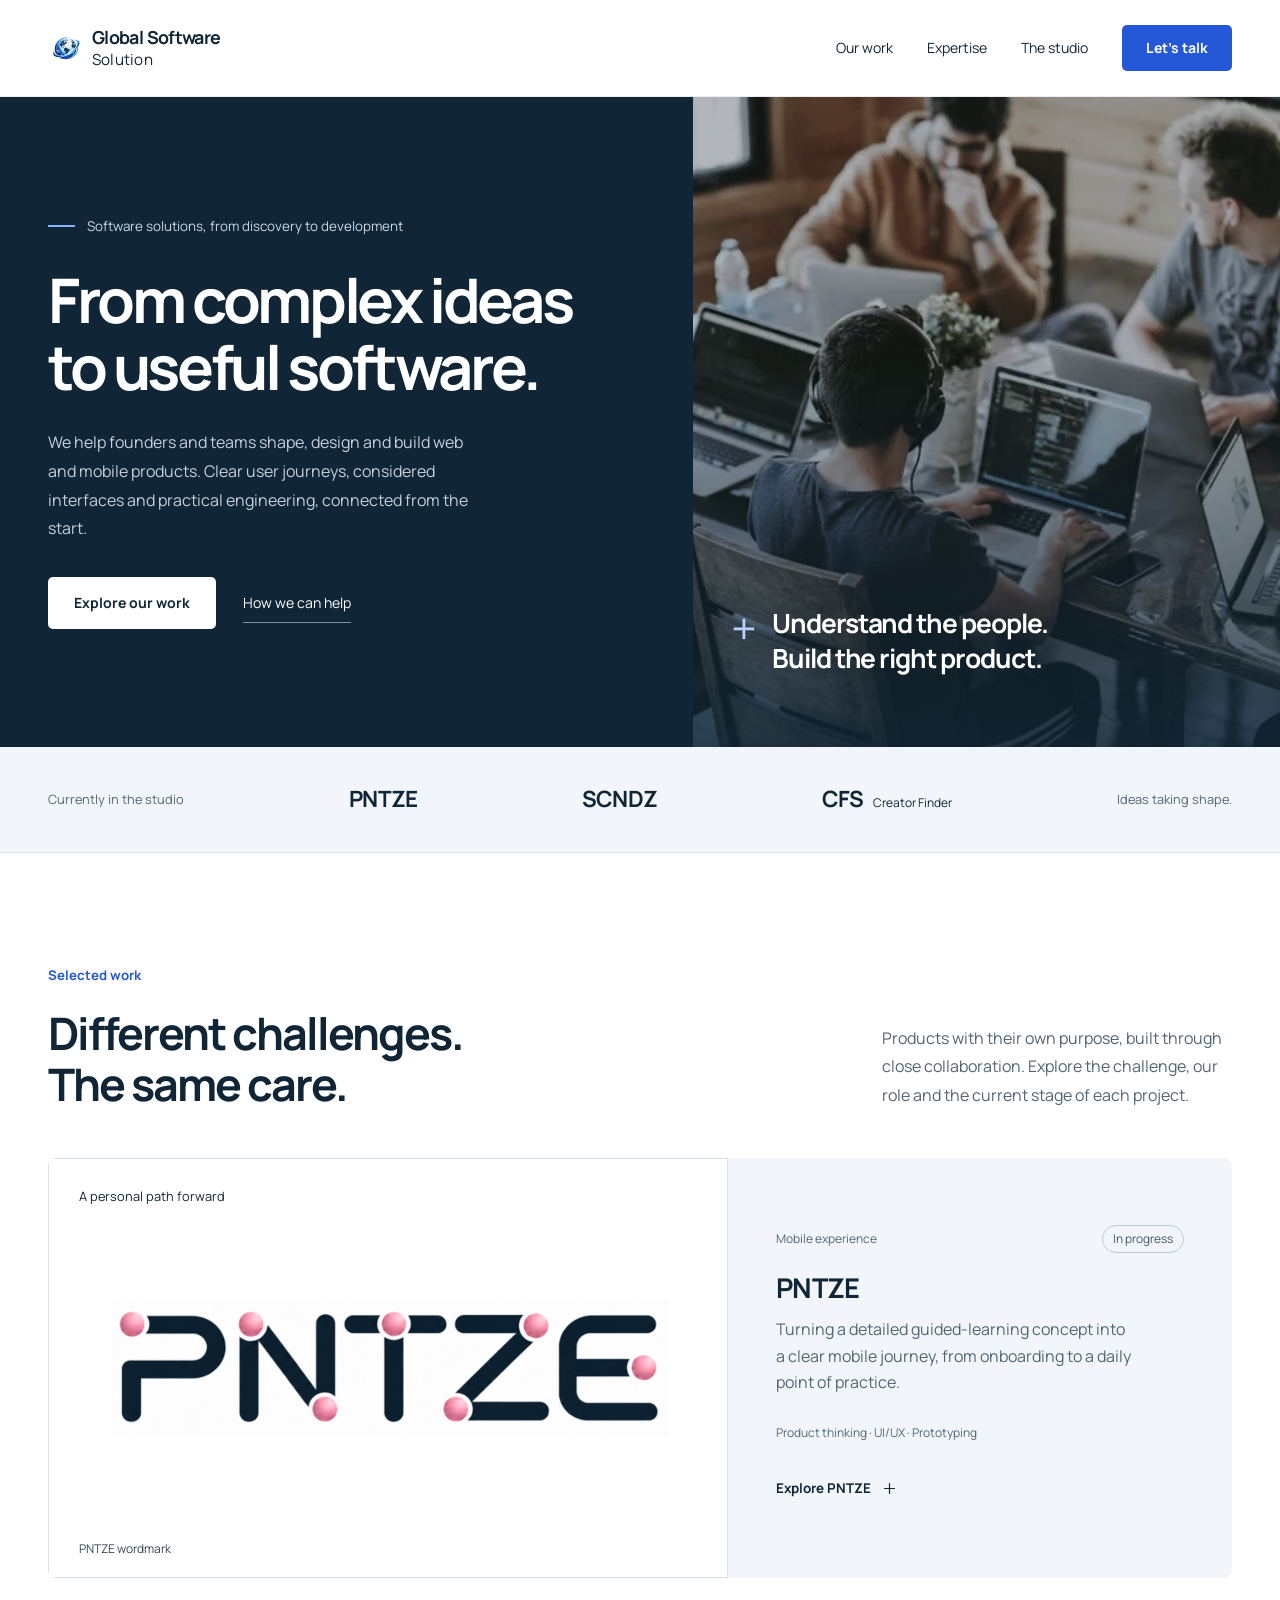
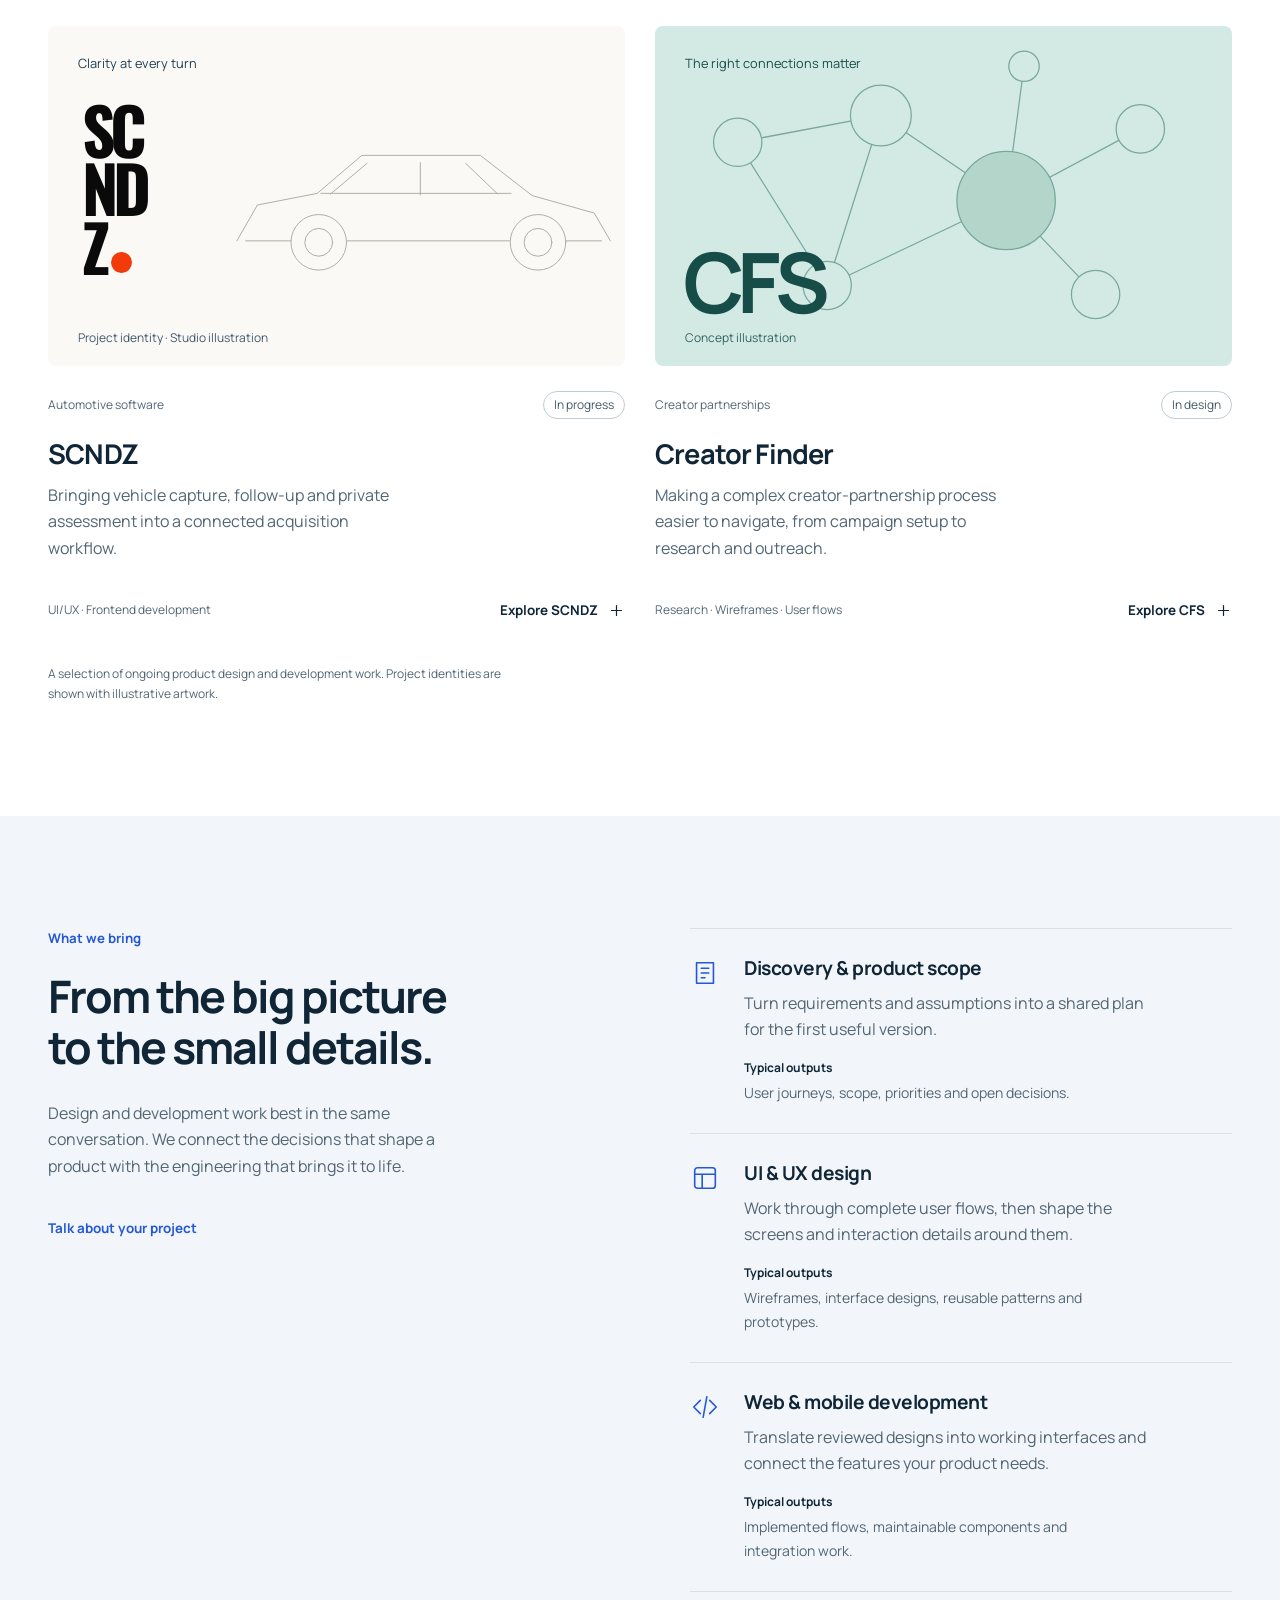
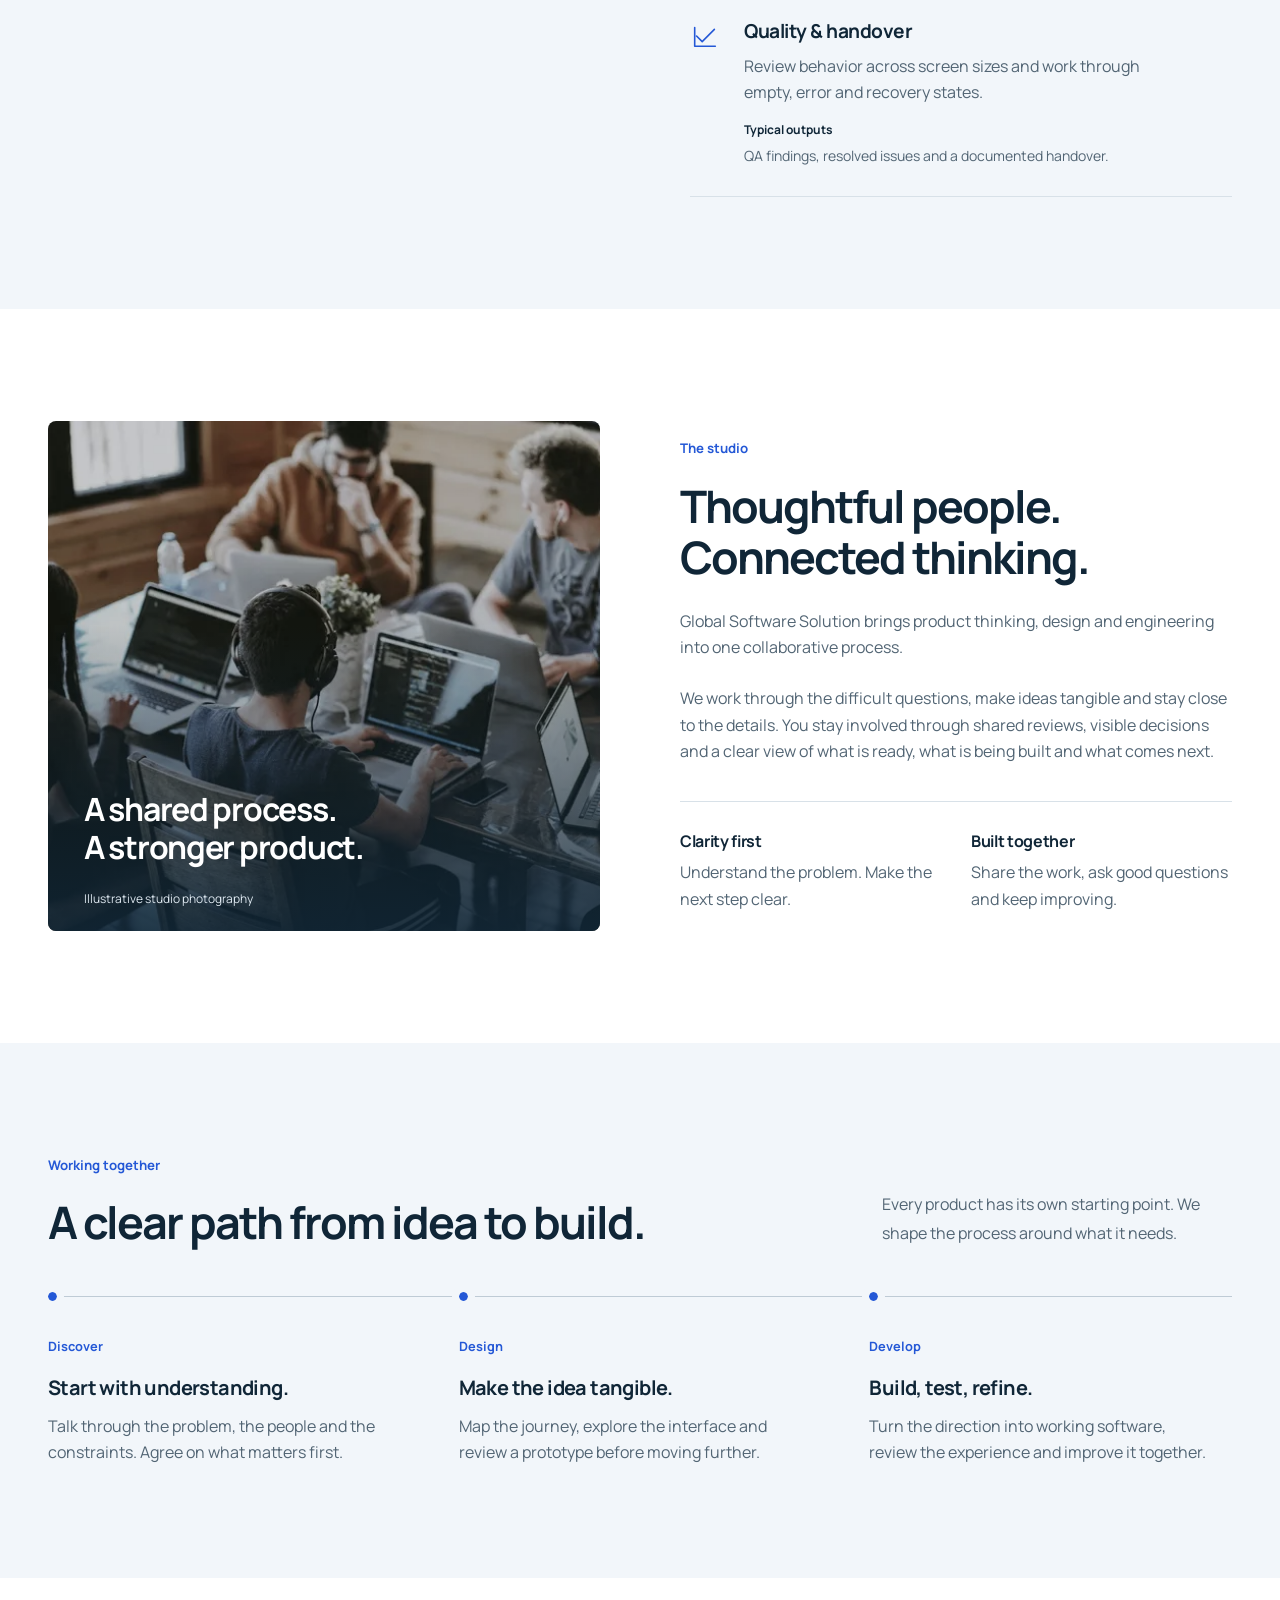
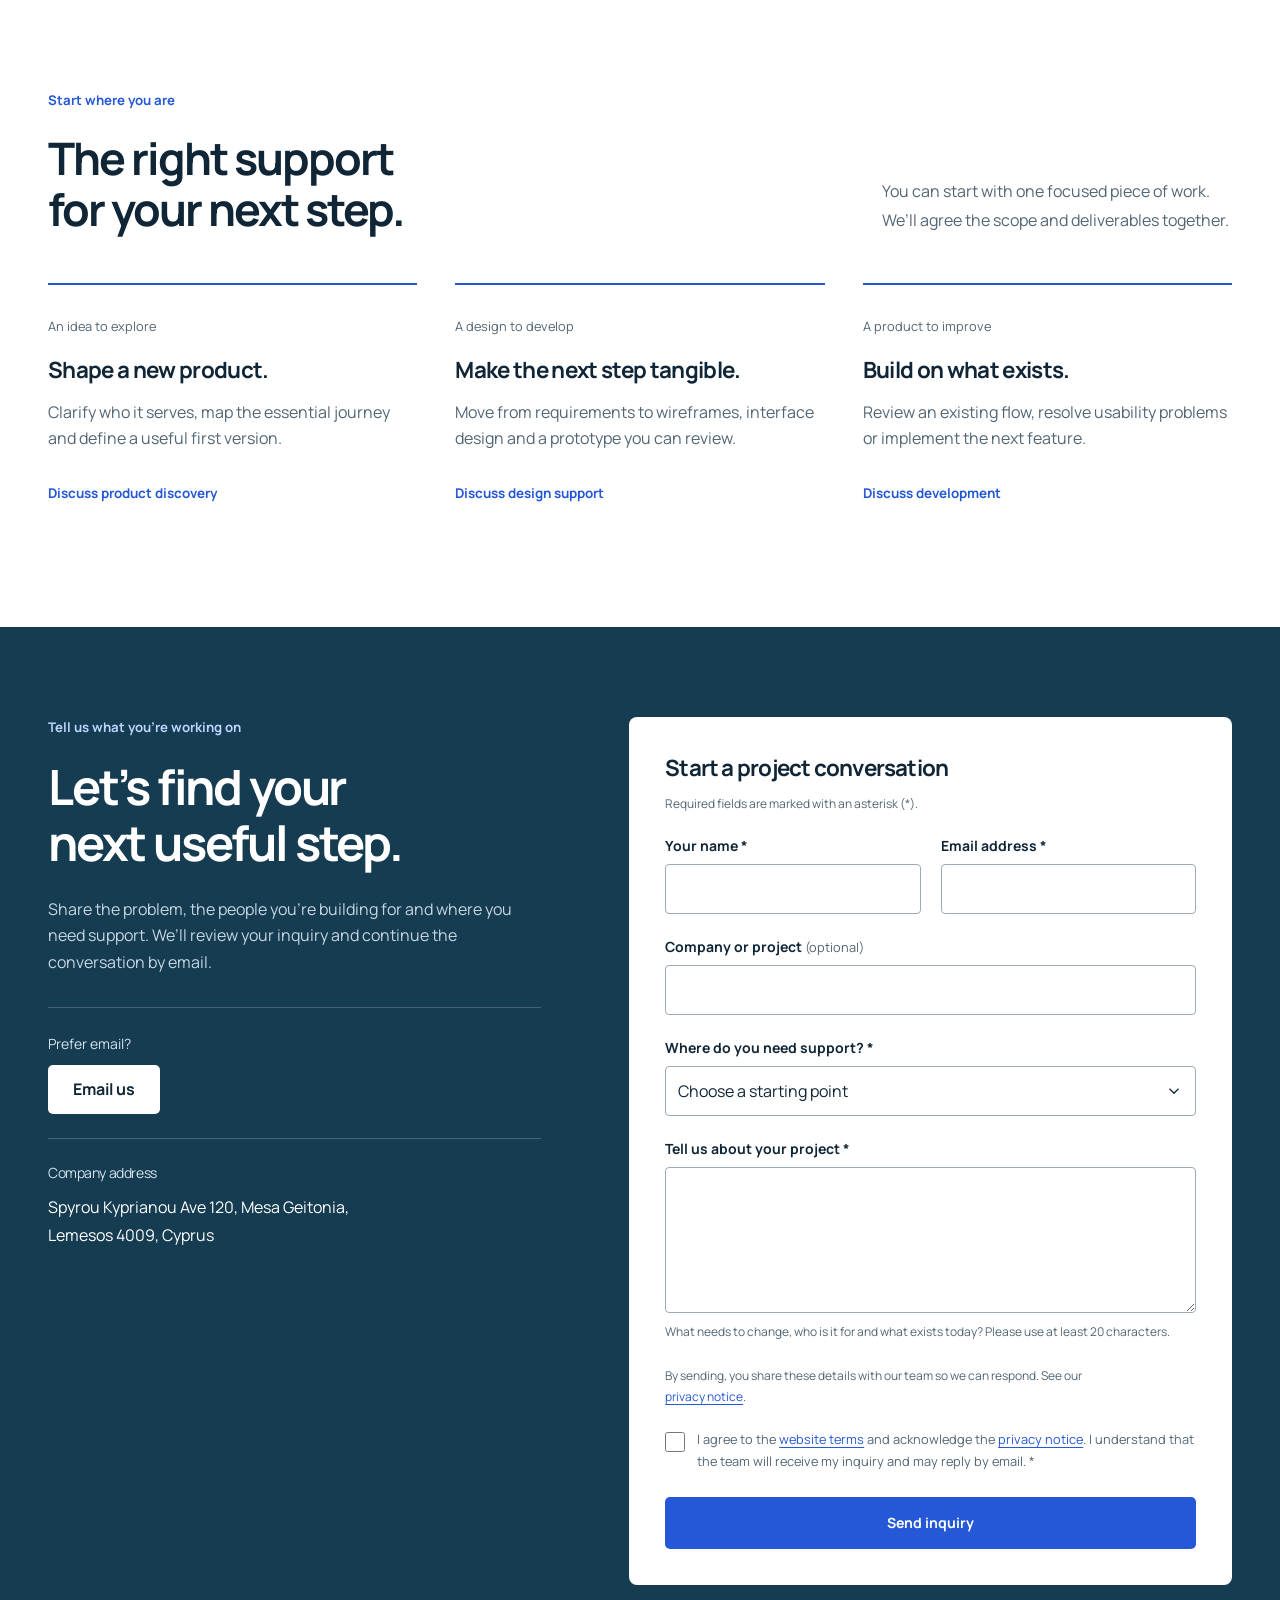
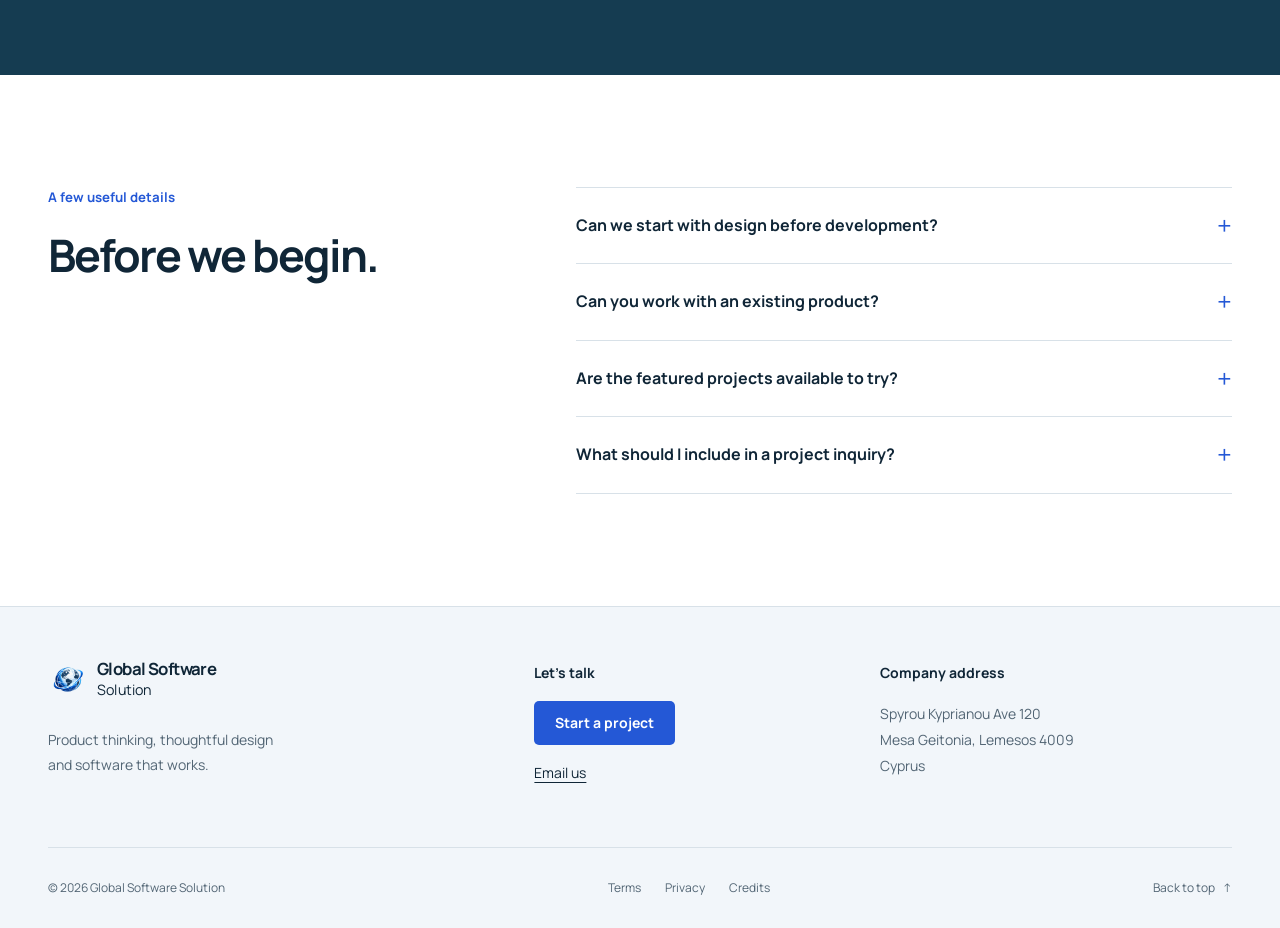
==== commit 4a0dc676: "Simplify public copy and privacy notice; set terms effective June 2026" ====
--- a/index.html
+++ b/index.html
@@ -56,13 +56,11 @@
           <h1 id="hero-title">From complex ideas<br>to useful software.</h1>
           <p class="hero-description">We help founders and teams shape, design and build web and mobile products. Clear user journeys, considered interfaces and practical engineering, connected from the start.</p>
           <div class="hero-actions"><a class="button button-white" href="#work">Explore our work</a><a class="hero-text-link" href="#expertise">How we can help</a></div>
-          <div class="hero-footnote"><svg viewBox="0 0 24 24" aria-hidden="true"><circle cx="12" cy="12" r="9"/><path d="M3 12h18M12 3c6 6 6 12 0 18-6-6-6-12 0-18Z"/></svg><span>Product strategy, UI/UX and software engineering.</span></div>
         </div>
         <div class="hero-art">
           <img class="hero-photo" src="assets/studio-team.webp" srcset="assets/studio-team-small.webp 750w, assets/studio-team.webp 1500w" sizes="(max-width: 620px) 100vw, 50vw" alt="People collaborating around a laptop in a shared workspace" width="1500" height="1001" fetchpriority="high">
           <div class="photo-shade"></div>
           <div class="photo-caption"><span class="caption-cross" aria-hidden="true">+</span><p>Understand the people.<br>Build the right product.</p></div>
-          <span class="photo-credit">Studio imagery · Annie Spratt / Unsplash</span>
         </div>
       </div>
     </section>
@@ -102,7 +100,7 @@
     <section class="contact-section" id="contact" aria-labelledby="contact-title"><div class="container contact-inner">
 <div class="inquiry-intro"><p class="section-kicker">Tell us what you’re working on</p><h2 id="contact-title">Let’s find your<br>next useful step.</h2><p>Share the problem, the people you’re building for and where you need support. We’ll review your inquiry and continue the conversation by email.</p>
 <div class="inquiry-route"><h3>Prefer email?</h3><a class="button contact-email" href="mailto:jay.sterling@globalsoftwarestudios.com">Email us</a></div>
-<div class="contact-location"><h3>Company address</h3><address>Spyrou Kyprianou Ave 120, Mesa Geitonia,<br>Lemesos 4009, Cyprus</address><a href="https://www.google.com/maps/search/?api=1&amp;query=Spyrou%20Kyprianou%20Ave%20120%2C%20Mesa%20Geitonia%2C%20Lemesos%204009%2C%20Cyprus" target="_blank" rel="noopener noreferrer">View on map</a></div><a class="contact-secondary" href="assets/project-brief.txt" download>Download a project brief template</a></div>
+<div class="contact-location"><h3>Company address</h3><address>Spyrou Kyprianou Ave 120, Mesa Geitonia,<br>Lemesos 4009, Cyprus</address></div></div>
 <form id="inquiry-form" class="inquiry-form" action="https://formsubmit.co/knightndgale@gmail.com" method="POST" aria-labelledby="inquiry-form-title">
 <h3 id="inquiry-form-title">Start a project conversation</h3><p class="form-hint">Required fields are marked with an asterisk (*).</p>
 <input type="hidden" name="_cc" value="jay.sterling@globalsoftwarestudios.com"><input type="hidden" name="_subject" value="New project inquiry — Global Software Solution"><input type="hidden" name="_template" value="table"><input type="hidden" name="_next" value="https://globalsoftwarestudios.com/thank-you.html"><input type="hidden" name="_url" value="https://globalsoftwarestudios.com/">
@@ -111,14 +109,14 @@
 <div class="form-field"><label for="inquiry-company">Company or project <span>(optional)</span></label><input id="inquiry-company" name="company" autocomplete="organization" maxlength="150"></div>
 <div class="form-field"><label for="inquiry-service">Where do you need support? *</label><select id="inquiry-service" name="service" required aria-describedby="service-error"><option value="">Choose a starting point</option><option>Discovery & product scope</option><option>UI & UX design</option><option>Web & mobile development</option><option>Quality review & refinement</option><option>Help me define the scope</option></select><span class="field-error" id="service-error"></span></div>
 <div class="form-field"><label for="inquiry-message">Tell us about your project *</label><textarea id="inquiry-message" name="message" rows="5" required minlength="20" maxlength="5000" aria-describedby="message-hint message-error"></textarea><span class="field-hint" id="message-hint">What needs to change, who is it for and what exists today? Please use at least 20 characters.</span><span class="field-error" id="message-error"></span></div>
-<p class="form-privacy">By sending, you agree to share these details with Knight and Jay so they can respond. FormSubmit processes the submission. See our <a href="privacy.html">privacy notice</a>.</p>
-<div class="form-field consent-field"><label class="consent-label" for="inquiry-consent"><input type="checkbox" id="inquiry-consent" name="consent" value="accepted" required aria-describedby="consent-error"><span>I agree to the <a href="terms.html" target="_blank" rel="noopener noreferrer">website terms</a> and acknowledge the <a href="privacy.html" target="_blank" rel="noopener noreferrer">privacy notice</a>. I understand that Knight and Jay will receive my inquiry and may reply by email. *</span></label><span class="field-error" id="consent-error"></span></div>
-<input type="hidden" name="terms_version" value="2026-11-26">
+<p class="form-privacy">By sending, you share these details with our team so we can respond. See our <a href="privacy.html">privacy notice</a>.</p>
+<div class="form-field consent-field"><label class="consent-label" for="inquiry-consent"><input type="checkbox" id="inquiry-consent" name="consent" value="accepted" required aria-describedby="consent-error"><span>I agree to the <a href="terms.html" target="_blank" rel="noopener noreferrer">website terms</a> and acknowledge the <a href="privacy.html" target="_blank" rel="noopener noreferrer">privacy notice</a>. I understand that the team will receive my inquiry and may reply by email. *</span></label><span class="field-error" id="consent-error"></span></div>
+<input type="hidden" name="terms_version" value="2026-06">
 <div id="inquiry-feedback" class="form-feedback" role="status" aria-live="polite" tabindex="-1" hidden></div>
 <button type="submit" class="button inquiry-submit">Send inquiry</button>
-<noscript><p class="form-hint">You’ll continue to FormSubmit to complete any verification and send your inquiry.</p></noscript>
+<noscript><p class="form-hint">You may be asked to complete verification before your inquiry is sent.</p></noscript>
 </form></div></section>
-    <section class="faq-section section container" aria-labelledby="faq-title"><div><p class="section-kicker">A few useful details</p><h2 id="faq-title">Before we begin.</h2></div><div class="faq-list"><details><summary>Can we start with design before development?<span aria-hidden="true">+</span></summary><p>Yes. We can begin with product discovery, user flows, wireframes or a prototype, then use that work to define the development scope.</p></details><details><summary>Can you work with an existing product?<span aria-hidden="true">+</span></summary><p>Yes. We can review an existing experience, work through specific usability problems or help shape the next part of the product.</p></details><details><summary>Are the featured projects available to try?<span aria-hidden="true">+</span></summary><p>The featured work is ongoing. The project overviews describe the current design and development scope; public product demos are not linked at this stage.</p></details><details><summary>What should I include in a project inquiry?<span aria-hidden="true">+</span></summary><p>A short description of the problem, who the product is for, what already exists and any timing constraints is a useful start. Use the inquiry form above, or download the project brief template to organize your thoughts.</p></details></div></section>
+    <section class="faq-section section container" aria-labelledby="faq-title"><div><p class="section-kicker">A few useful details</p><h2 id="faq-title">Before we begin.</h2></div><div class="faq-list"><details><summary>Can we start with design before development?<span aria-hidden="true">+</span></summary><p>Yes. We can begin with product discovery, user flows, wireframes or a prototype, then use that work to define the development scope.</p></details><details><summary>Can you work with an existing product?<span aria-hidden="true">+</span></summary><p>Yes. We can review an existing experience, work through specific usability problems or help shape the next part of the product.</p></details><details><summary>Are the featured projects available to try?<span aria-hidden="true">+</span></summary><p>The featured work is ongoing. The project overviews describe the current design and development scope; public product demos are not linked at this stage.</p></details><details><summary>What should I include in a project inquiry?<span aria-hidden="true">+</span></summary><p>A short description of the problem, who the product is for, what already exists and any timing constraints is a useful start. Use the inquiry form above to share these details with our team.</p></details></div></section>
   </main>
   <footer class="site-footer" id="footer">
   <div class="container footer-grid">
@@ -133,7 +131,6 @@
     <div class="footer-column">
       <h2 class="footer-heading">Company address</h2>
       <address>Spyrou Kyprianou Ave 120<br>Mesa Geitonia, Lemesos 4009<br>Cyprus</address>
-      <a class="footer-link" href="https://www.google.com/maps/search/?api=1&amp;query=Spyrou%20Kyprianou%20Ave%20120%2C%20Mesa%20Geitonia%2C%20Lemesos%204009%2C%20Cyprus" target="_blank" rel="noopener noreferrer">View on map</a>
     </div>
   </div>
   <div class="container footer-meta">
